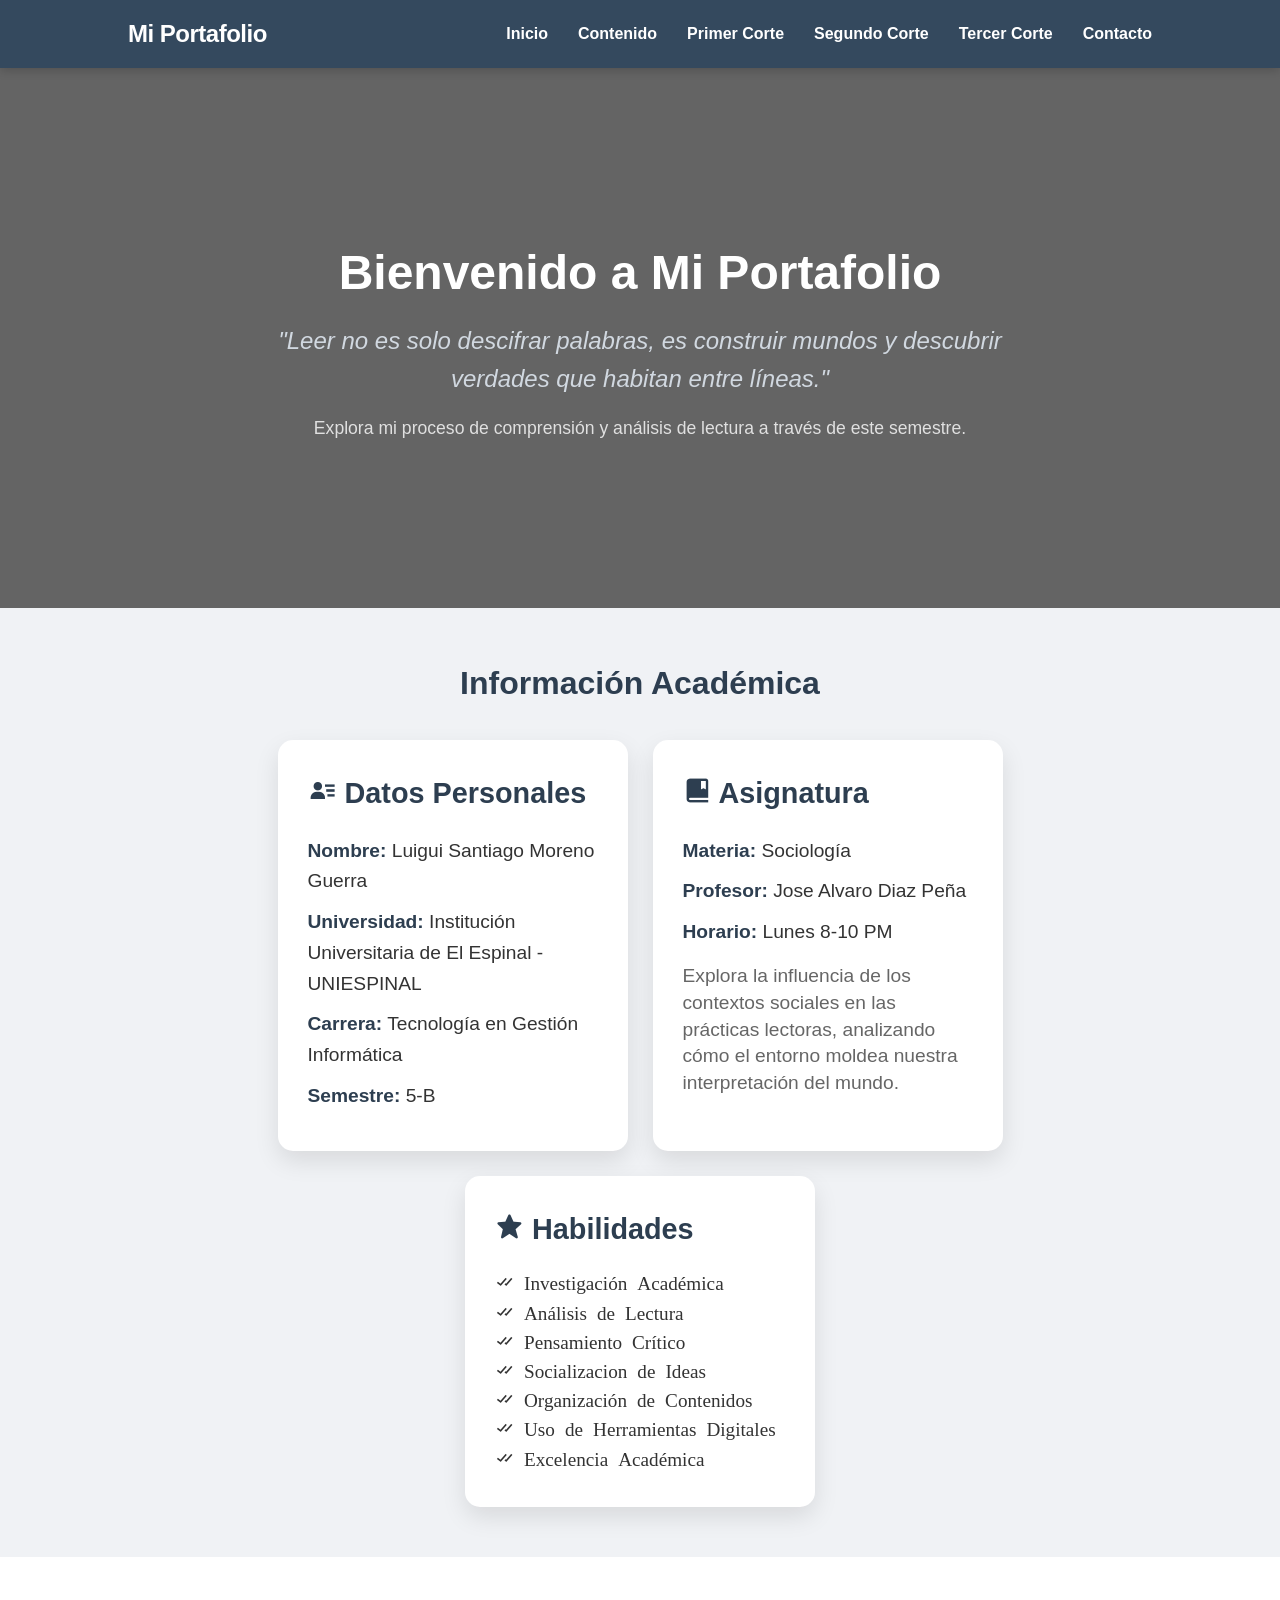
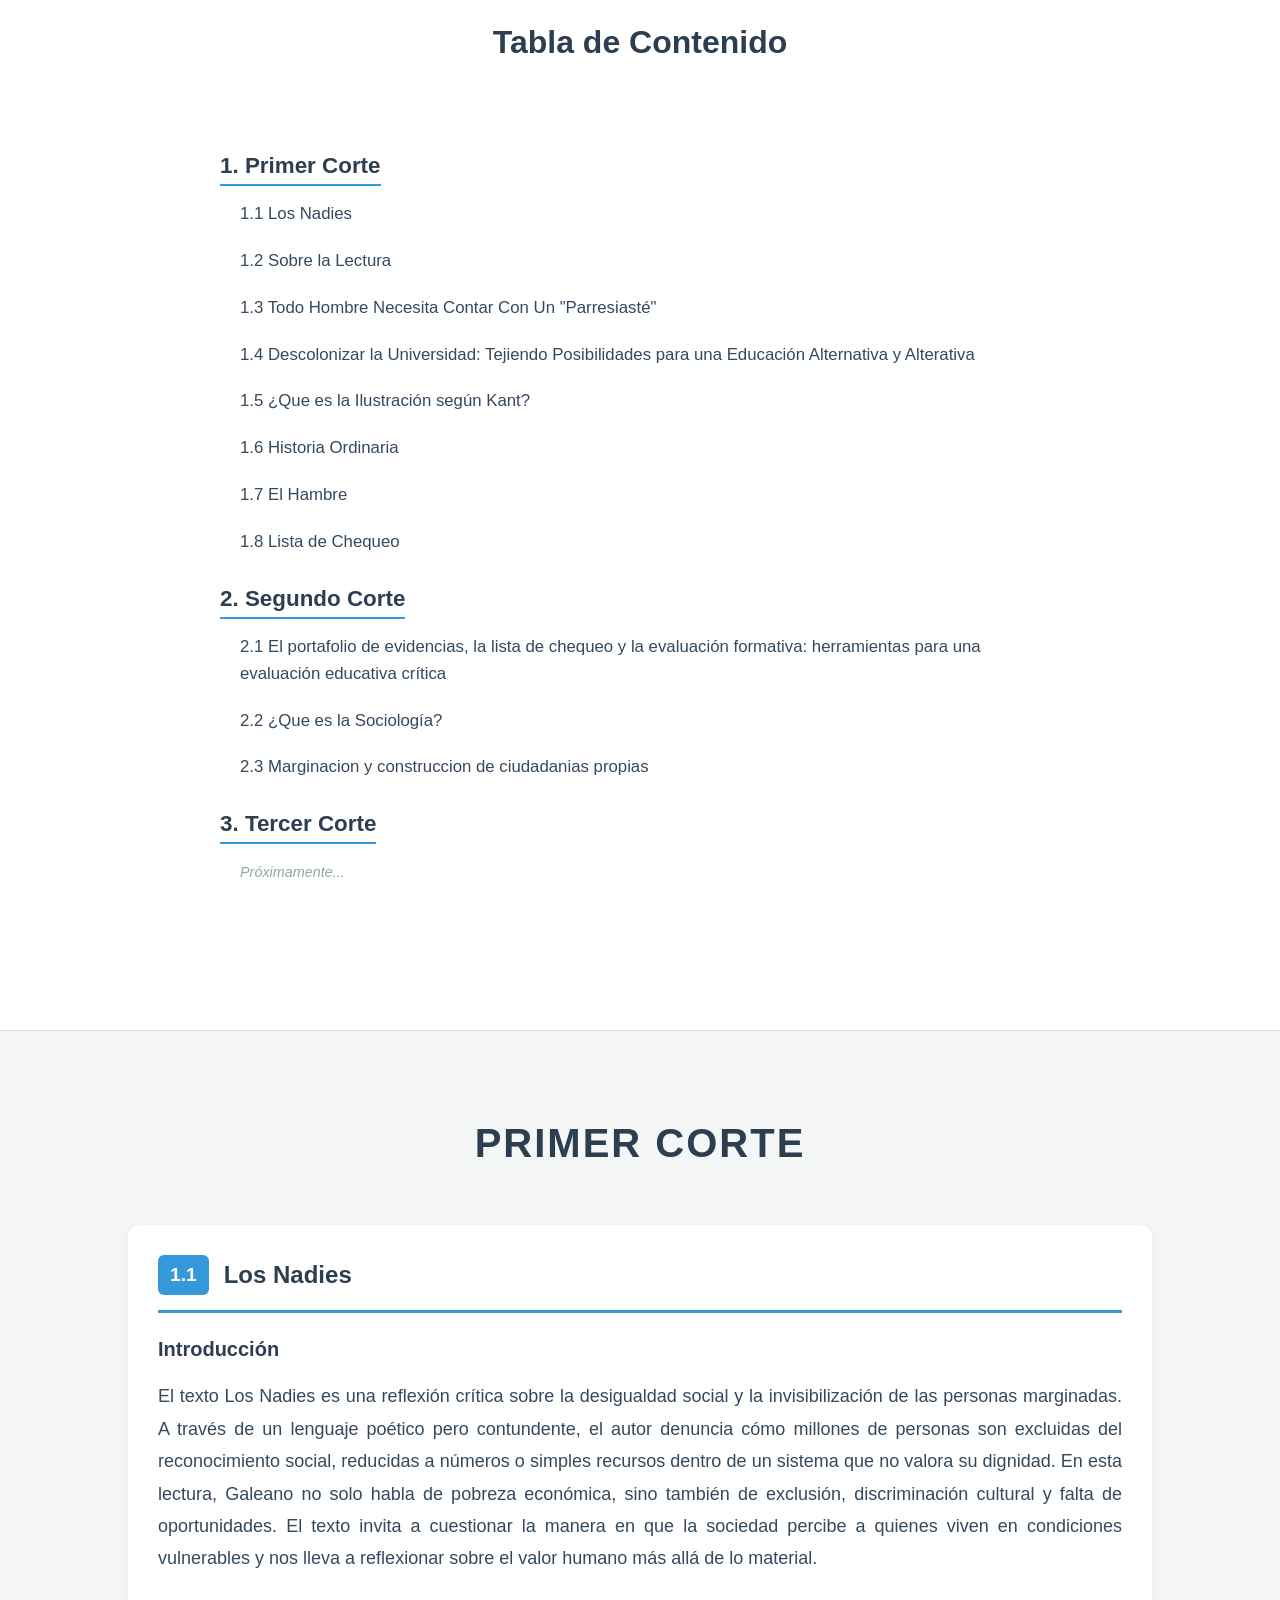
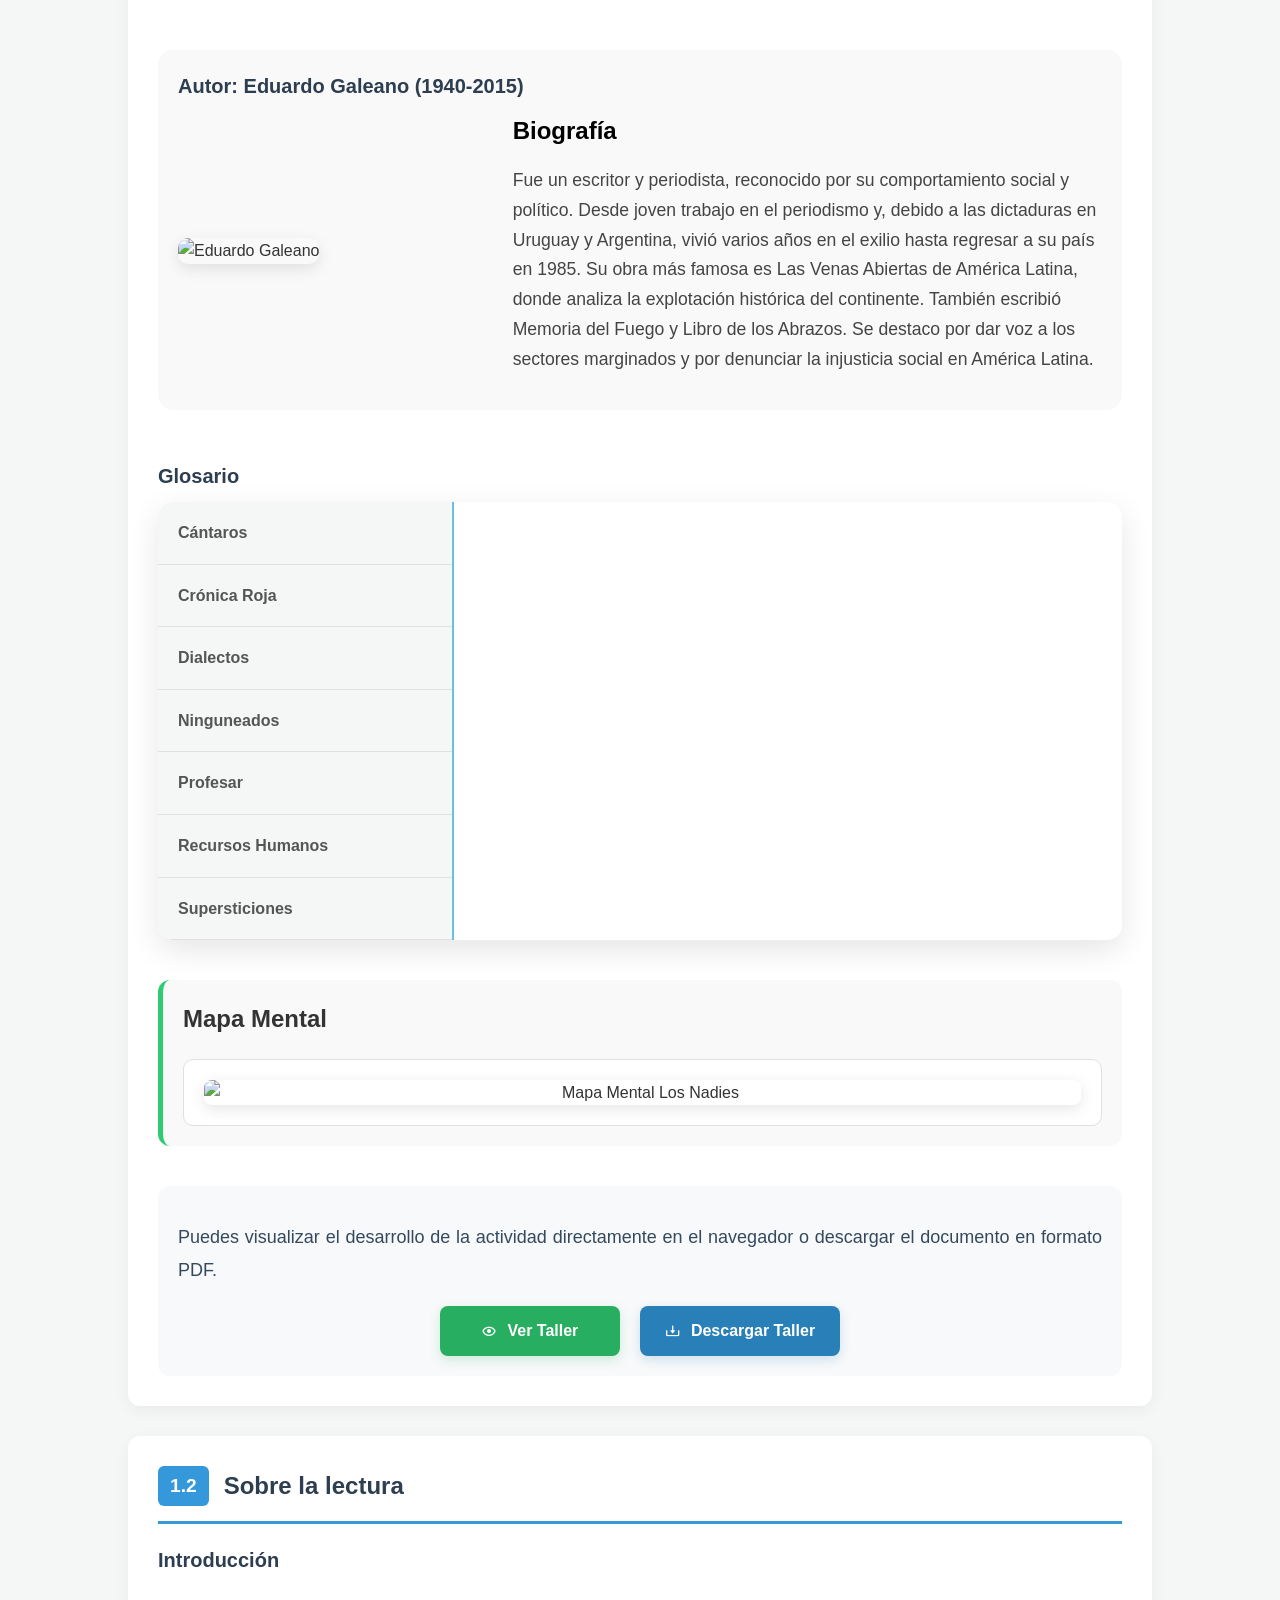
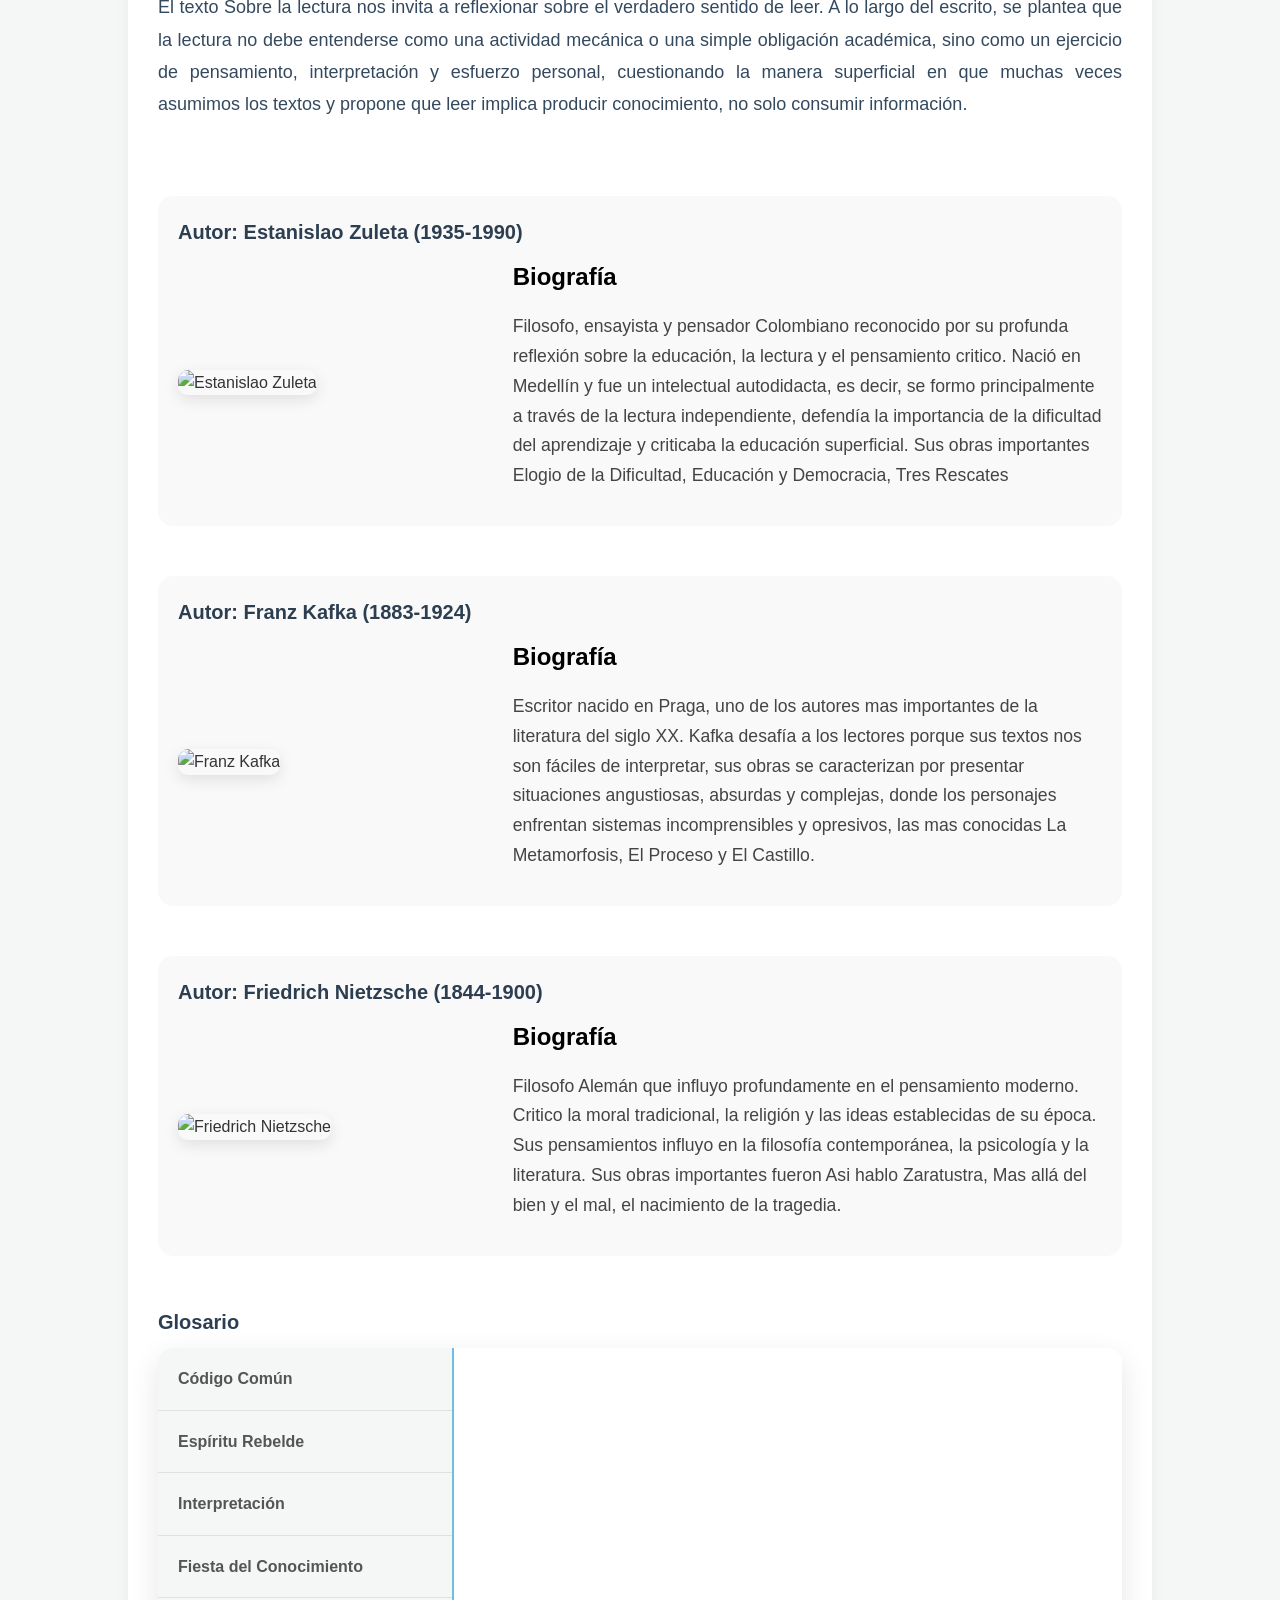
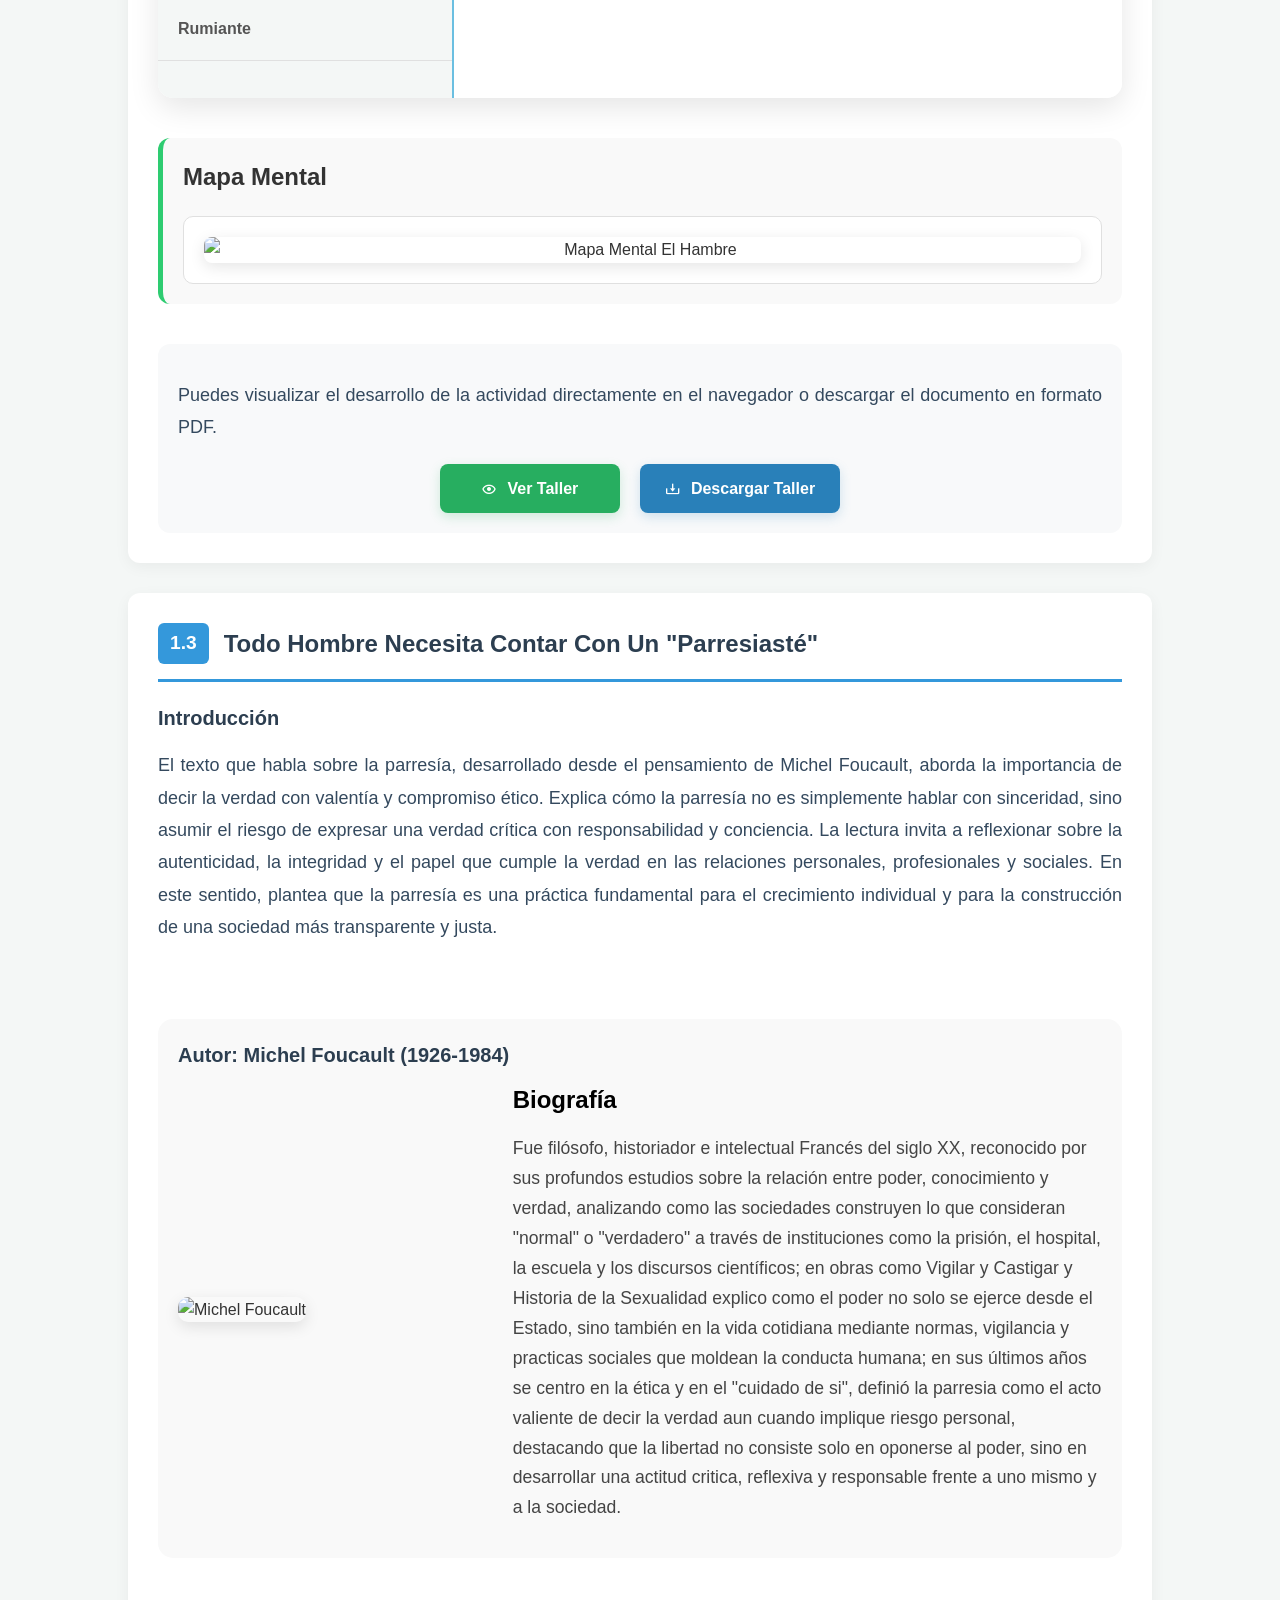
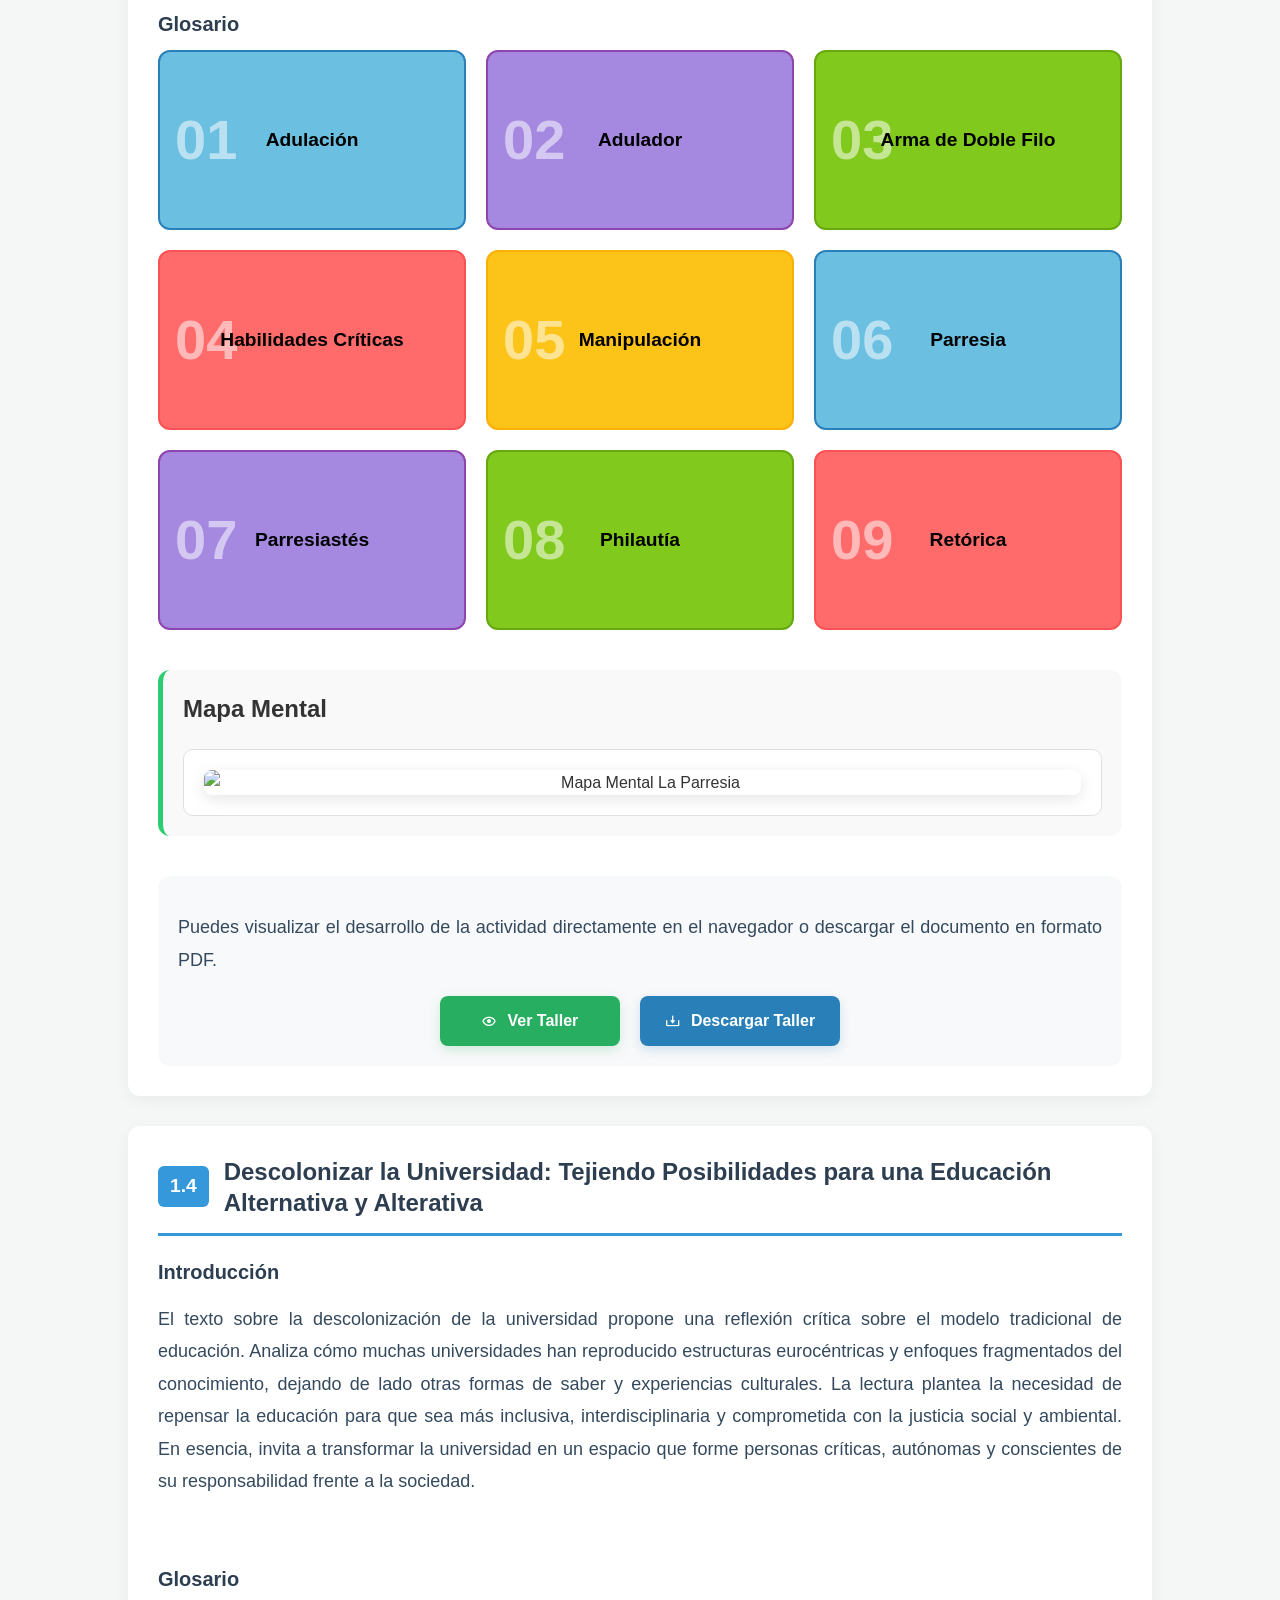
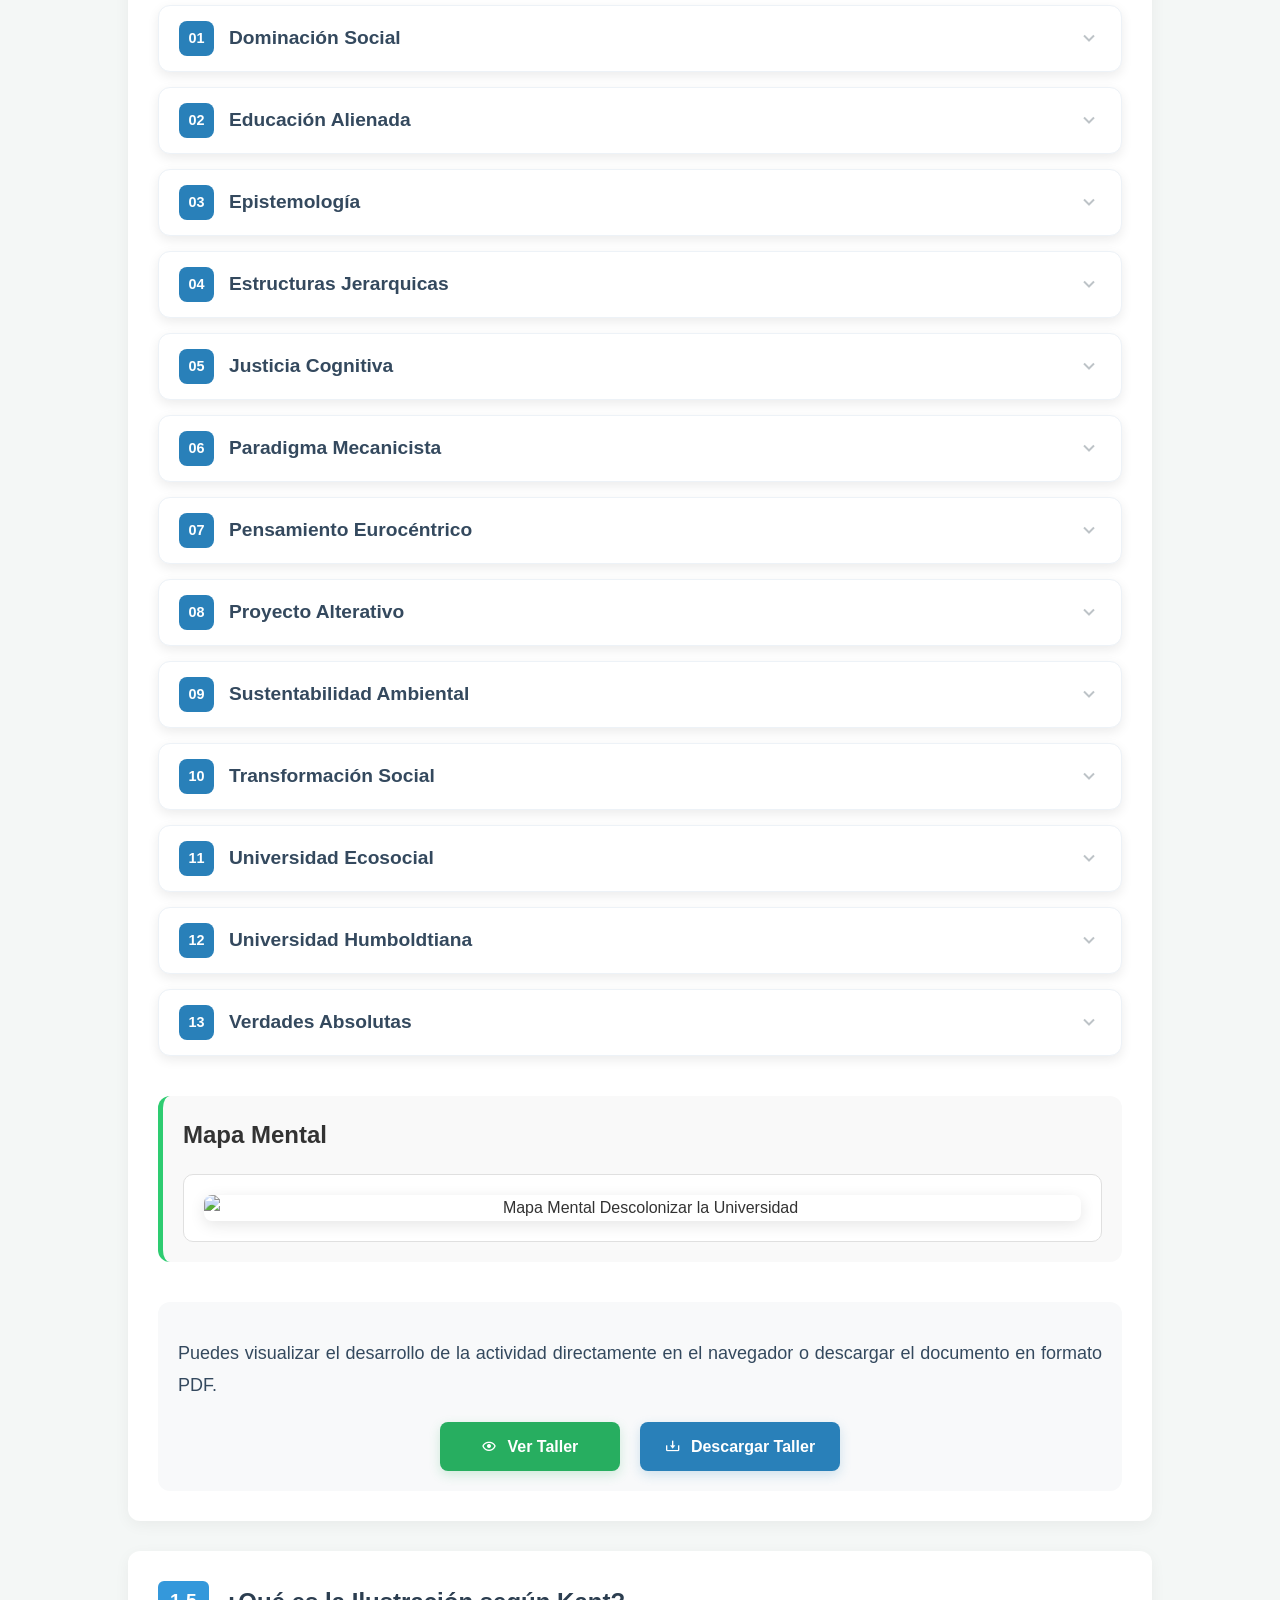
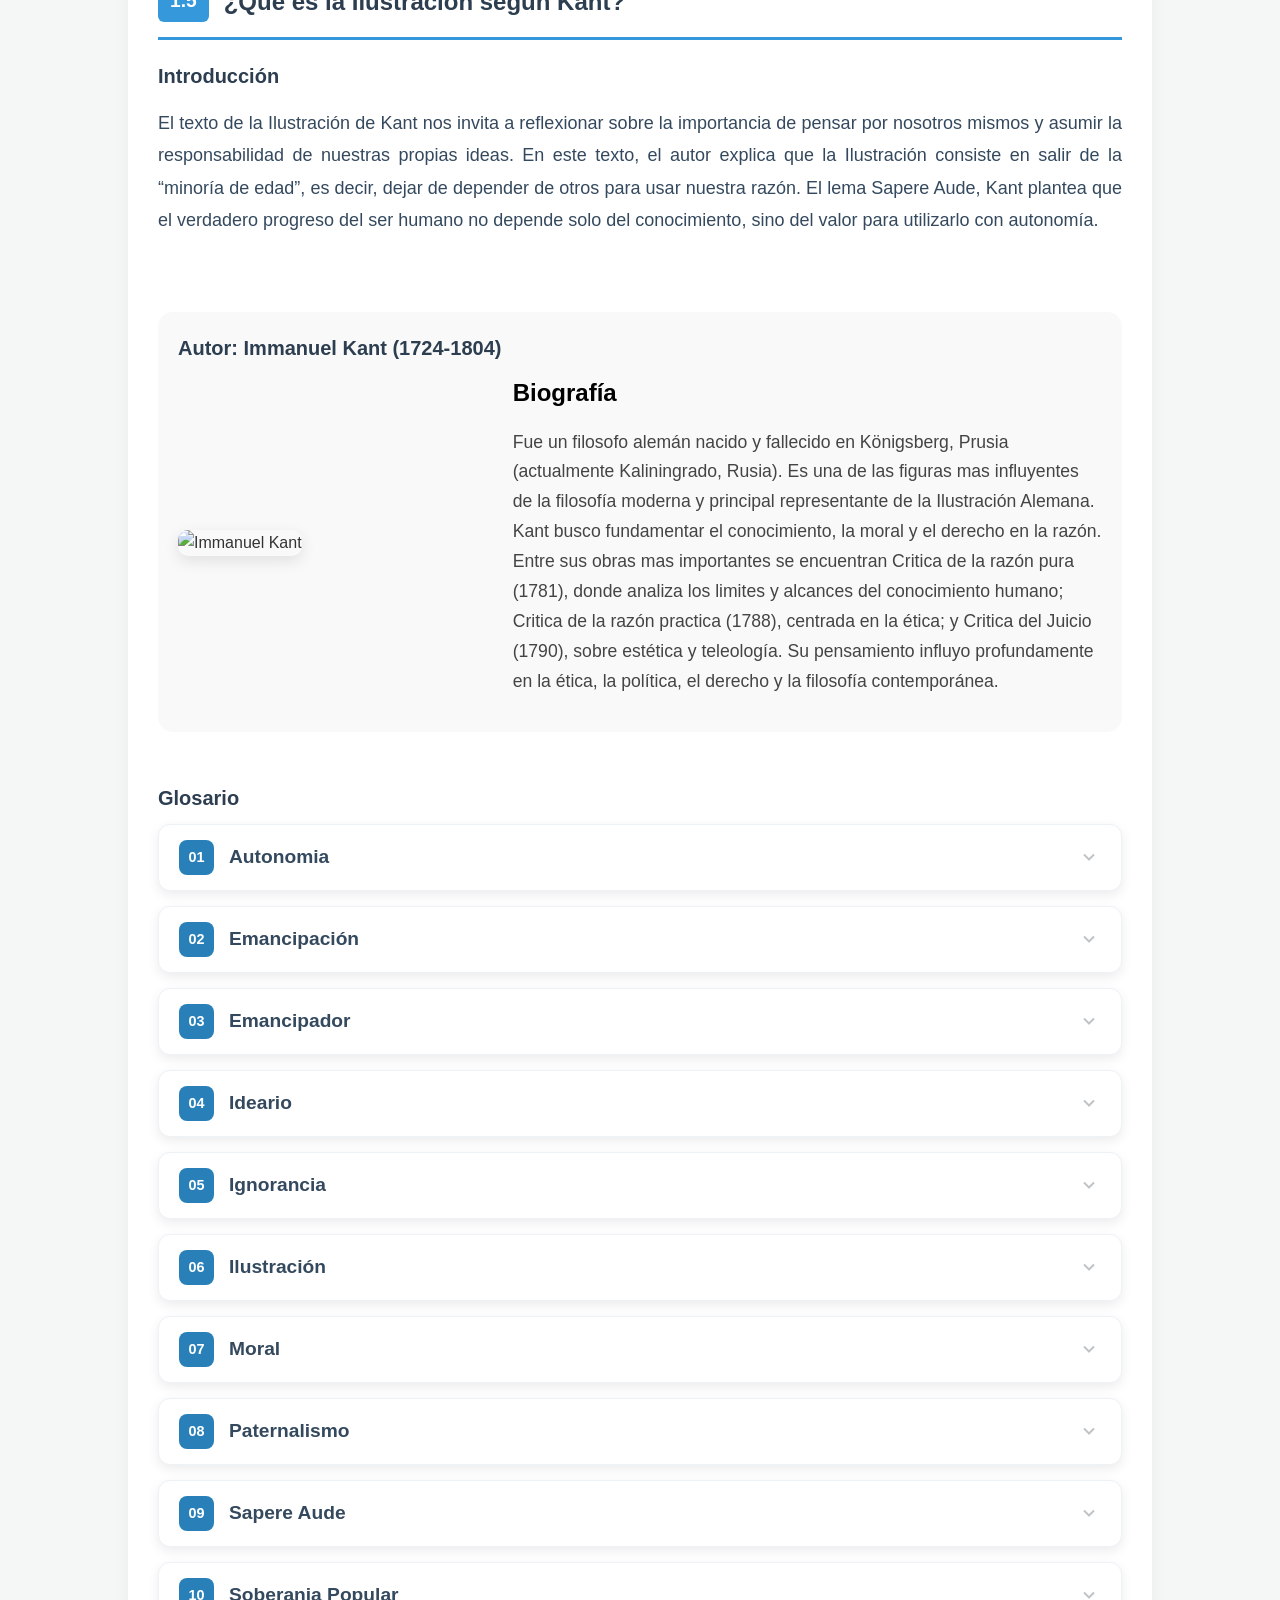
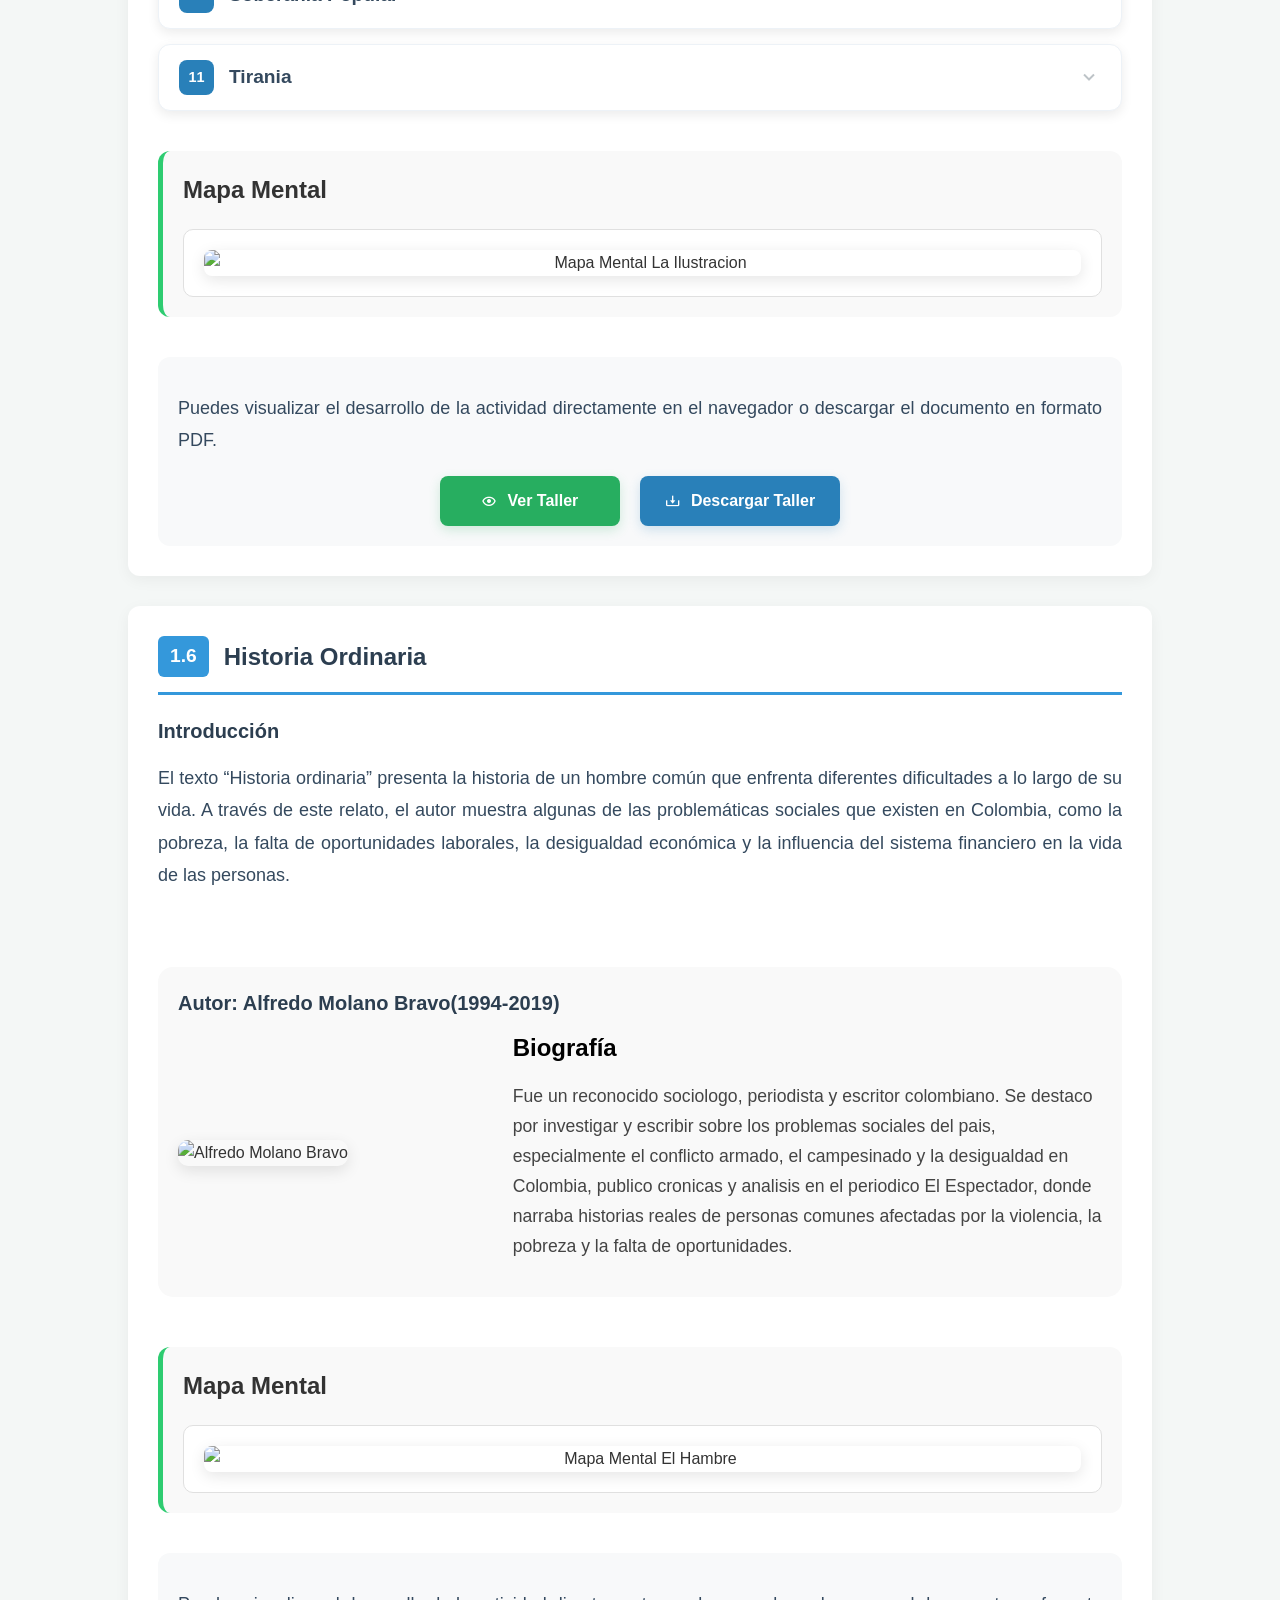
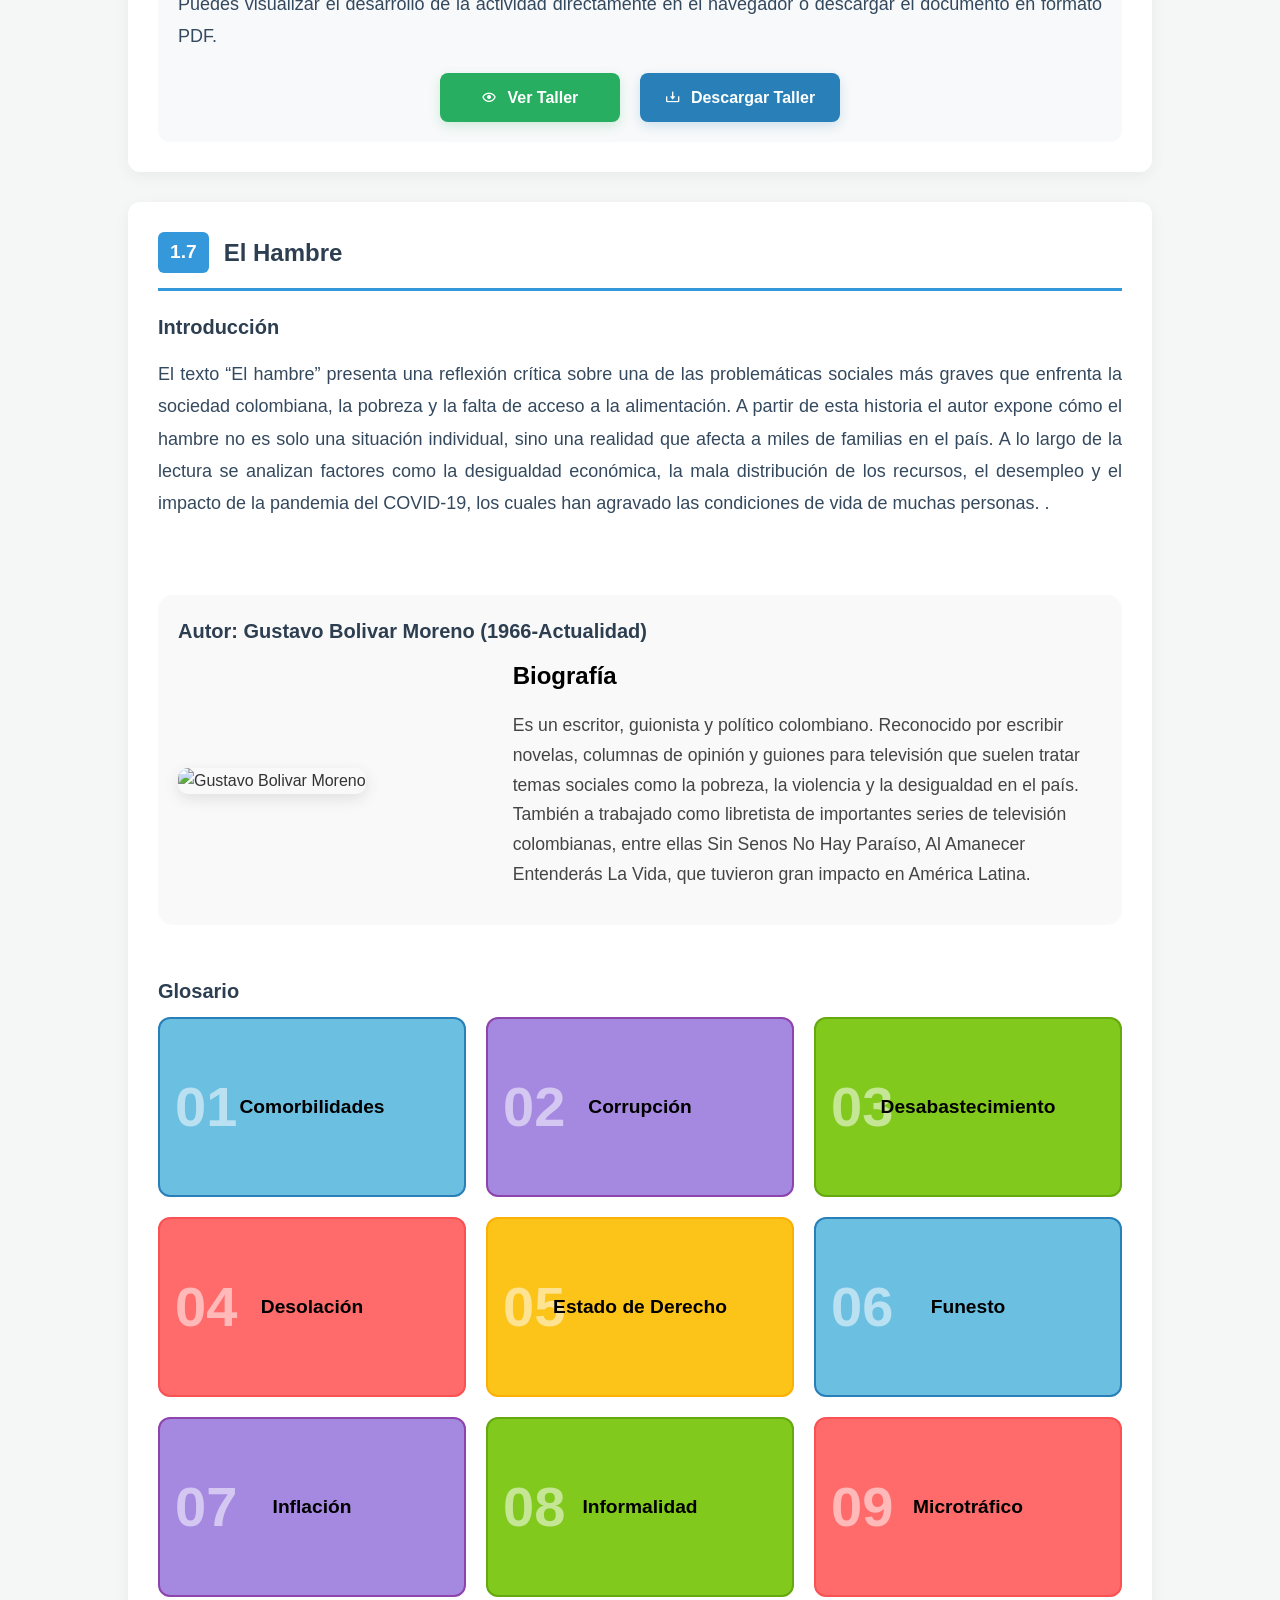
==== index.html @ f4ccad7d "Add files via upload" ====
<!DOCTYPE html>
<html lang="es">
<head>
    <meta charset="UTF-8">
    <meta name="viewport" content="width=device-width, initial-scale=1.0">
    <link rel="stylesheet" href="index.css">
    <link href='https://unpkg.com/boxicons@2.1.4/css/boxicons.min.css' rel='stylesheet'>
    <title>Mi Portafolio</title>
</head>
<body>
    <nav class="navbar">
    <div class="logo">Mi Portafolio</div>
        <ul class="nav-links">
            <li><a href="#inicio">Inicio</a></li>
            <li><a href="#contenido">Contenido</a></li>
            <li><a href="#primer-corte">Primer Corte</a></li>
            <li><a href="#segundo-corte">Segundo Corte</a></li>
            <li><a href="#tercer-corte">Tercer Corte</a></li>
            <li><a href="#contacto">Contacto</a></li>
        </ul>
    </nav>

    <header id="inicio" class="hero">
        <div class="hero-content">
            <h1>Bienvenido a Mi Portafolio</h1>
            <p class="frase-inspiradora">
                "Leer no es solo descifrar palabras, es construir mundos y descubrir verdades que habitan entre líneas."
            </p>
            <p class="subtexto">Explora mi proceso de comprensión y análisis de lectura a través de este semestre.</p>
        </div>
    </header>

    <main>
        <section id="informacion" class="academica-section">
            <h2 class="titulo-seccion">Información Académica</h2>
            
            <div class="contenedor-tarjetas">
                <div class="tarjeta">
                    <h3><i class='bx bxs-user-detail'></i> Datos Personales</h3>
                    <p><strong>Nombre:</strong> Luigui Santiago Moreno Guerra</p>
                    <p><strong>Universidad:</strong> Institución Universitaria de El Espinal - UNIESPINAL</p>
                    <p><strong>Carrera:</strong> Tecnología en Gestión Informática</p>
                    <p><strong>Semestre:</strong> 5-B</p>
                </div>

                <div class="tarjeta">
                    <h3><i class='bx bxs-book-bookmark'></i> Asignatura</h3>
                    <p><strong>Materia:</strong> Sociología</p>
                    <p><strong>Profesor:</strong> Jose Alvaro Diaz Peña</p>
                    <p><strong>Horario:</strong> Lunes 8-10 PM</p>
                    <p class="descripcion">
                        Explora la influencia de los contextos sociales en las prácticas lectoras, analizando cómo el entorno moldea nuestra interpretación del mundo.
                    </p>
                </div>

                <div class="tarjeta">
                    <h3><i class='bx bxs-star'></i> Habilidades</h3>
                    <ul>
                        <li class='bx bx-check-double'> Investigación Académica</li>
                        <li class='bx bx-check-double'> Análisis de Lectura</li>
                        <li class='bx bx-check-double'> Pensamiento Crítico</li>
                        <li class='bx bx-check-double'> Socializacion de Ideas</li>
                        <li class='bx bx-check-double'> Organización de Contenidos</li>
                        <li class='bx bx-check-double'> Uso de Herramientas Digitales</li>
                        <li class='bx bx-check-double'> Excelencia Académica</li>
                    </ul>
                </div>
            </div>
        </section>
        
        <section id="contenido" class="contenido-section">
            <h2 class="titulo-seccion" style="text-align: center;">Tabla de Contenido</h2>
            
            <div class="indice-academico">
                <ul class="lista-principal">
                    <li>
                        <span class="corte-titulo">1. Primer Corte</span>
                        <ul class="sub-lista">
                            <li><a href="#losnadies">1.1 Los Nadies</a></li>
                            <li><a href="#lectura">1.2 Sobre la Lectura</a></li>
                            <li><a href="#parresia">1.3 Todo Hombre Necesita Contar Con Un "Parresiasté"</a></li>
                            <li><a href="#universidad">1.4 Descolonizar la Universidad: Tejiendo Posibilidades para una Educación Alternativa y Alterativa</a></li>
                            <li><a href="#ilustracion">1.5 ¿Que es la Ilustración según Kant?</a></li>
                            <li><a href="#historia">1.6 Historia Ordinaria</a></li>
                            <li><a href="#hambre">1.7 El Hambre</a></li>
                            <li><a href="#chequeo1">1.8 Lista de Chequeo</a></li>
                        </ul>
                    </li>

                    <li>
                        <span class="corte-titulo">2. Segundo Corte</span>
                        <ul class="sub-lista">
                            
                            <li><a href="#evidencias">2.1 El portafolio de evidencias, la lista de chequeo y la evaluación formativa: herramientas para una
                                evaluación educativa crítica
                            </a></li>
                            <li><a href="#sociologia">2.2 ¿Que es la Sociología?</a></li>
                            <li><a href="#marginacion">2.3 Marginacion y construccion de ciudadanias propias</a></li>
                        </ul>
                    </li>

                    <li>
                        <span class="corte-titulo">3. Tercer Corte</span>
                        <ul class="sub-lista">
                            <li><span class="pendiente-texto">Próximamente...</span></li>
                        </ul>
                    </li>
                </ul>
            </div>
        </section>

        <section id="primer-corte" class="seccion-corte">
            <div class="corte-header">
                <h2 class="titulo-corte">Primer Corte</h2>
            </div>

            <div id="losnadies" class="contenedor-lectura">
                <div class="lectura-titulo-box">
                    <span class="numero-lectura">1.1</span>
                    <h3>Los Nadies</h3>
                </div>
                
                <div class="contenido-trabajo">
                    <h4>Introducción</h4>
                    <p class="texto-analisis">El texto Los Nadies es una reflexión crítica sobre la desigualdad social y la invisibilización de las personas marginadas. 
                        A través de un lenguaje poético pero contundente, el autor denuncia cómo millones de personas son excluidas del reconocimiento social, reducidas
                        a números o simples recursos dentro de un sistema que no valora su dignidad. En esta lectura, Galeano no solo habla de pobreza económica, sino 
                        también de exclusión, discriminación cultural y falta de oportunidades. El texto invita a cuestionar la manera en que la sociedad percibe a 
                        quienes viven en condiciones vulnerables y nos lleva a reflexionar sobre el valor humano más allá de lo material.</p> <br>

                    <div class="biografia-seccion">
                        <h4>Autor: Eduardo Galeano (1940-2015)</h4>
                        
                        <div class="biografia-contenedor">
                            <div class="biografia-imagen">
                                <img src="img/eduardogaleano.jpg" alt="Eduardo Galeano">
                            </div>

                            <div class="biografia-texto">
                                <h5>Biografía</h5>
                                <p>Fue un escritor  y periodista, reconocido por su comportamiento social y político. Desde joven trabajo en el periodismo y, debido a 
                                    las dictaduras en Uruguay y Argentina, vivió varios años en el exilio hasta regresar a su país en 1985. Su obra más famosa es Las 
                                    Venas Abiertas de América Latina, donde analiza la explotación histórica del continente. También escribió Memoria del Fuego y Libro 
                                    de los Abrazos. Se destaco por dar voz a los sectores marginados y por denunciar la injusticia social en América Latina.</p>
                            </div>
                        </div>
                    </div>
                        
                    <div class="glosario-interactivo-3">
                        <h4>Glosario</h4>
                        
                        <div class="contenedor-tabs">
                            <div class="lista-palabras">
                                <label for="tab1" class="tab-btn">Cántaros</label>
                                <label for="tab2" class="tab-btn">Crónica Roja</label>
                                <label for="tab3" class="tab-btn">Dialectos</label>
                                <label for="tab4" class="tab-btn">Ninguneados</label>
                                <label for="tab5" class="tab-btn">Profesar</label>
                                <label for="tab6" class="tab-btn">Recursos Humanos</label>
                                <label for="tab7" class="tab-btn">Supersticiones</label>
                            </div>

                            <div class="panel-significados">
                                <input type="radio" name="glosario-3" id="tab1" checked>
                                <div class="contenido-tab">
                                    <h5>Cántaros</h5>
                                    <p>Representa abundancia o exceso. Dentro del texto la reflexión sugiere la esperanza o el anhelo desesperado de las personas 
                                        marginadas de que la "buena suerte" llegue de manera masiva, lo que refleja una expectativa pasiva frente al destino y 
                                        la dependencia de factores externos para cambiar la realidad.</p>
                                </div>

                                <input type="radio" name="glosario-3" id="tab2">
                                <div class="contenido-tab">
                                    <h5>Cronica Roja</h5>
                                    <p>Representa el espacio mediático donde las personas solo adquieren visibilidad a través de la tragedia. Refleja una sociedad 
                                        que reconoce a ciertos individuos únicamente en el contexto de la violencia o la muerte.</p>
                                </div>

                                <input type="radio" name="glosario-3" id="tab3">
                                <div class="contenido-tab">
                                    <h5>Dialectos</h5>
                                    <p>Se refiere a variantes de una lengua que expresan identidad cultural. En el texto se usa para señalar como el poder jerarquiza 
                                        las formas de hablar, considerado una "superiores" y otras "inferiores", lo que implica discriminación cultural.</p>
                                </div>

                                <input type="radio" name="glosario-3" id="tab4">
                                <div class="contenido-tab">
                                    <h5>Ninguneados</h5>
                                    <p>Concepto relacionado con la negación del reconocimiento del otro. Implica la desvalorización de la dignidad humana, donde una 
                                        persona es invisibilizada y reducida socialmente a "nadie".</p>
                                </div>

                                <input type="radio" name="glosario-3" id="tab5">
                                <div class="contenido-tab">
                                    <h5>Profesar</h5>
                                    <p>Acto de adherirse conscientemente a una creencia o sistema de pensamiento, esto implica identidad, convicción y libertad de 
                                        conciencia.</p>
                                </div>

                                <input type="radio" name="glosario-3" id="tab6">
                                <div class="contenido-tab">
                                    <h5>Recursos Humanos</h5>
                                    <p>Es la forma en que el sistema economico reduce a las personas a instrumanetos de producción, en lugar de reconocerlos como sujetos
                                        con dignidad, historia y valor propio, se les concibe como medios utiles para cumplir funciones dentro de una estructura.</p>
                                </div>

                                <input type="radio" name="glosario-3" id="tab7">
                                <div class="contenido-tab">
                                    <h5>Supersticiones</h5>
                                    <p>Creencias basadas en el pensamiento mágico o irracional, que sustituyen la reflexión critica y el conocimiento racional, devslorizan
                                        la fe que tienen hacia la religión.</p>
                                </div>
                            </div>
                        </div>
                    </div>

                    <div class="mapa-mental-seccion">
                        <h4>Mapa Mental</h4>
                        <div class="mapa-contenedor-img" style="width: 100%; text-align: center; padding: 20px;">
                            <img src="mapas/Los Nadies.png" alt="Mapa Mental Los Nadies" style="max-width: 100%; height: auto; border-radius: 8px; box-shadow: 0 4px 15px rgba(0,0,0,0.1);">
                        </div>
                    </div>

                    <div class="seccion-taller">
                        <p class="texto-analisis">Puedes visualizar el desarrollo de la actividad directamente en el navegador o descargar el documento en formato PDF.</p>
                        
                        <div class="contenedor-botones">
                            <a href="primercorte/losnadies.html" class="btn-taller btn-ver">
                                <i class='bx bx-show'></i> Ver Taller
                            </a>

                            <a href="pdf/Los Nadies.pdf" download class="btn-taller btn-descargar">
                                <i class='bx bx-download'></i> Descargar Taller
                            </a>
                        </div>
                    </div>
                </div>
            </div>


            <div id="lectura" class="contenedor-lectura">
                <div class="lectura-titulo-box">
                    <span class="numero-lectura">1.2</span>
                    <h3>Sobre la lectura</h3>
                </div>
                
                <div class="contenido-trabajo">
                    <h4>Introducción</h4>
                    <p class="texto-analisis">El texto Sobre la lectura nos invita a reflexionar sobre el verdadero sentido de leer. A lo largo del escrito, se plantea
                        que la lectura no debe entenderse como una actividad mecánica o una simple obligación académica, sino como un ejercicio de pensamiento, 
                        interpretación y esfuerzo personal, cuestionando la manera superficial en que muchas veces asumimos los textos y propone que leer implica 
                        producir conocimiento, no solo consumir información.</p> <br>

                    <div class="biografia-seccion">
                        <h4>Autor: Estanislao Zuleta (1935-1990)</h4>
                        
                        <div class="biografia-contenedor">
                            <div class="biografia-imagen">
                                <img src="img/estanislaozuleta.jpg" alt="Estanislao Zuleta">
                            </div>

                            <div class="biografia-texto">
                                <h5>Biografía</h5>
                                <p>Filosofo, ensayista y pensador Colombiano reconocido por su profunda reflexión sobre la educación, la lectura y el pensamiento critico. 
                                    Nació en Medellín y fue un intelectual autodidacta, es decir, se formo principalmente a través de la lectura independiente, defendía 
                                    la importancia de la dificultad del aprendizaje y criticaba la educación superficial. Sus obras importantes Elogio de la Dificultad, 
                                    Educación y Democracia, Tres Rescates</p>
                            </div>
                        </div>
                    </div>

                    <div class="biografia-seccion">
                        <h4>Autor: Franz Kafka (1883-1924)</h4>
                        
                        <div class="biografia-contenedor">
                            <div class="biografia-imagen">
                                <img src="img/franzkafka.jpg" alt="Franz Kafka">
                            </div>

                            <div class="biografia-texto">
                                <h5>Biografía</h5>
                                <p>Escritor nacido en Praga, uno de los autores mas importantes de la literatura del siglo XX. Kafka desafía a los lectores porque sus 
                                    textos nos son fáciles de interpretar, sus obras se caracterizan por presentar situaciones angustiosas, absurdas y complejas, donde 
                                    los personajes enfrentan sistemas incomprensibles y opresivos, las mas conocidas La Metamorfosis, El Proceso y El Castillo.</p>
                            </div>
                        </div>
                    </div>

                    <div class="biografia-seccion">
                        <h4>Autor: Friedrich Nietzsche (1844-1900)</h4>
                        
                        <div class="biografia-contenedor">
                            <div class="biografia-imagen">
                                <img src="img/friedrichnietzsche.jpg" alt="Friedrich Nietzsche">
                            </div>

                            <div class="biografia-texto">
                                <h5>Biografía</h5>
                                <p>Filosofo Alemán que influyo profundamente en el pensamiento moderno. Critico la moral tradicional, la religión y las ideas establecidas 
                                    de su época. Sus pensamientos influyo en la filosofía contemporánea, la psicología y la literatura. Sus obras importantes fueron Asi 
                                    hablo Zaratustra, Mas allá del bien y el mal, el nacimiento de la tragedia.</p>
                            </div>
                        </div>
                    </div>
                        
                    <div class="glosario-interactivo-3">
                        <h4>Glosario</h4>
                        
                        <div class="contenedor-tabs">
                            <div class="lista-palabras">
                                <label for="s1" class="tab-btn">Código Común</label>
                                <label for="s2" class="tab-btn">Espíritu Rebelde</label>
                                <label for="s3" class="tab-btn">Interpretación</label>
                                <label for="s4" class="tab-btn">Fiesta del Conocimiento</label>
                                <label for="s5" class="tab-btn">Rumiante</label>
                            </div>

                            <div class="panel-significados">
                                <input type="radio" name="glosario-3" id="s1" checked>
                                <div class="contenido-tab">
                                    <h5>Código Común</h5>
                                    <p>Es la base que hace posible la comunicación, pues presupone una comunidad de sentido que articula signos, conceptos y referencias 
                                        culturales.</p>
                                </div>

                                <input type="radio" name="glosario-3" id="s2">
                                <div class="contenido-tab">
                                    <h5>Espíritu Rebelde</h5>
                                    <p>Es la actitud critica del sujeto que se opone a la imposición de valores, normas o verdades establecidas. Representa la negación 
                                        consciente de la autoridad externa para afirmar la autonomía del pensamiento.</p>
                                </div>

                                <input type="radio" name="glosario-3" id="s3">
                                <div class="contenido-tab">
                                    <h5>Interpretación</h5>
                                    <p>Proceso mediante el cual el sujeto comprende y atribuye sentido a un texto, discurso o realidad.</p>
                                </div>

                                <input type="radio" name="glosario-3" id="s4">
                                <div class="contenido-tab">
                                    <h5>Fiesta del Conocimiento</h5>
                                    <p>Alude a la experiencia activa y gozosa del saber, indica que el conocimiento no es mera acumulación de datos, sino participación 
                                        viva del sujeto en la construcción de sentido, donde el aprender se convierte en ejercicio libre y creativo del pensamiento.</p>
                                </div>

                                <input type="radio" name="glosario-3" id="s5">
                                <div class="contenido-tab">
                                    <h5>Rumiante</h5>
                                    <p>Es el sujeto que medita, reflexiona lenta y profundamente sobre las ideas, volver sobre un pensamiento y digerirlo intelectualmente.</p>
                                </div>
                            </div>
                        </div>
                    </div>

                    <div class="mapa-mental-seccion">
                        <h4>Mapa Mental</h4>
                        <div class="mapa-contenedor-img" style="width: 100%; text-align: center; padding: 20px;">
                            <img src="mapas/Sobre la Lectura.png" alt="Mapa Mental El Hambre" style="max-width: 100%; height: auto; border-radius: 8px; box-shadow: 0 4px 15px rgba(0,0,0,0.1);">
                        </div>
                    </div>

                    <div class="seccion-taller">
                        <p class="texto-analisis">Puedes visualizar el desarrollo de la actividad directamente en el navegador o descargar el documento en formato PDF.</p>
                        
                        <div class="contenedor-botones">
                            <a href="primercorte/lectura.html" class="btn-taller btn-ver">
                                <i class='bx bx-show'></i> Ver Taller
                            </a>

                            <a href="pdf/Sobre la Lectura.pdf" download class="btn-taller btn-descargar">
                                <i class='bx bx-download'></i> Descargar Taller
                            </a>
                        </div>
                    </div>
                </div>
            </div>


            <div id="parresia" class="contenedor-lectura">
                <div class="lectura-titulo-box">
                    <span class="numero-lectura">1.3</span>
                    <h3>Todo Hombre Necesita Contar Con Un "Parresiasté"</h3>
                </div>
                
                <div class="contenido-trabajo">
                    <h4>Introducción</h4>
                    <p class="texto-analisis">El texto que habla sobre la parresía, desarrollado desde el pensamiento de Michel Foucault, aborda la importancia de decir la verdad 
                        con valentía y compromiso ético. Explica cómo la parresía no es simplemente hablar con sinceridad, sino asumir el riesgo de expresar una verdad crítica 
                        con responsabilidad y conciencia. La lectura invita a reflexionar sobre la autenticidad, la integridad y el papel que cumple la verdad en las relaciones 
                        personales, profesionales y sociales. En este sentido, plantea que la parresía es una práctica fundamental para el crecimiento individual y para la 
                        construcción de una sociedad más transparente y justa.</p> <br>

                    <div class="biografia-seccion">
                        <h4>Autor: Michel Foucault (1926-1984)</h4>
                        
                        <div class="biografia-contenedor">
                            <div class="biografia-imagen">
                                <img src="img/foucault_michel.jpg" alt="Michel Foucault">
                            </div>

                            <div class="biografia-texto">
                                <h5>Biografía</h5>
                                <p>Fue filósofo, historiador e intelectual Francés del siglo XX, reconocido por sus profundos estudios sobre la relación entre poder, conocimiento 
                                    y verdad, analizando como las sociedades construyen lo que consideran "normal" o "verdadero" a través de instituciones como la prisión, el 
                                    hospital, la escuela y los discursos científicos; en obras como Vigilar y Castigar y Historia de la Sexualidad explico como el poder no solo 
                                    se ejerce desde el Estado, sino también en la vida cotidiana mediante normas, vigilancia y practicas sociales que moldean la conducta humana; 
                                    en sus últimos años se centro en la ética y en el "cuidado de si", definió la parresia como el acto valiente de decir la verdad aun cuando 
                                    implique riesgo personal, destacando que la libertad no consiste solo en oponerse al poder, sino en desarrollar una actitud critica, reflexiva 
                                    y responsable frente a uno mismo y a la sociedad.</p>
                            </div>
                        </div>
                    </div>
                    
                    <div class="glosario-cuadricula">
                        <h4>Glosario</h4>
                        
                        <div class="contenedor-grid">
                            <details class="tarjeta-glosario tarjeta-azul">
                                <summary>
                                    <span class="num-card">01</span>
                                    <span class="palabra-card">Adulación</span>
                                </summary>
                                <div class="contenido-interno">
                                    <h5>01 Adulación</h5>
                                    <p>Acción de halagar de manera exagerada o falsa con el fin de obtener beneficios. Se opone a la parresia, porque en lugar de decir la verdad, busca agradar o manipular.</p>
                                </div>
                            </details>

                            <details class="tarjeta-glosario tarjeta-morado">
                                <summary>
                                    <span class="num-card">02</span>
                                    <span class="palabra-card">Adulador</span>
                                </summary>
                                <div class="contenido-interno">
                                    <h5>02 Adulador</h5>
                                    <p>Persona que practica la adulación. El adulador aparenta amistad, pero actúa por interés, ocultando la verdad para beneficio propio.</p>
                                </div>
                            </details>

                            <details class="tarjeta-glosario tarjeta-verde">
                                <summary>
                                    <span class="num-card">03</span>
                                    <span class="palabra-card">Arma de Doble Filo</span>
                                </summary>
                                <div class="contenido-interno">
                                    <h5>03 Arma de Doble Filo</h5>
                                    <p>Expresión que indica que algo puede tener consecuencias positivas o negativas. En la parresia, decir la verdad puede fortalecer relaciones o generar conflictos si no hay prudencia.</p>
                                </div>
                            </details>

                            <details class="tarjeta-glosario tarjeta-rojo">
                                <summary>
                                    <span class="num-card">04</span>
                                    <span class="palabra-card">Habilidades Críticas</span>  
                                </summary>
                                <div class="contenido-interno">
                                    <h5>04 Habilidades Críticas</h5>
                                    <p>Capacidades reflexivas que permiten cuestionar ideas y analizar situaciones. Son fundamentales para el autoconocimiento y el crecimiento personal.</p>
                                </div>
                            </details>

                            <details class="tarjeta-glosario tarjeta-amarillo">
                                <summary>
                                    <span class="num-card">05</span>
                                    <span class="palabra-card">Manipulación</span>
                                </summary>
                                <div class="contenido-interno">
                                    <h5>05 Manipulación</h5>
                                    <p>Uso intencional del lenguaje para influir en otros con fines personales. Contradice la autenticidad y el respeto ético hacia el otro.</p>
                                </div>
                            </details>

                            <details class="tarjeta-glosario tarjeta-azul">
                                <summary>
                                    <span class="num-card">06</span>
                                    <span class="palabra-card">Parresia</span>
                                </summary>
                                <div class="contenido-interno">
                                    <h5>06 Parresia</h5>
                                    <p>Concepto griego que significa "decirlo todo". Es la práctica ética de decir la verdad con franqueza, asumiendo el compromiso moral y el riesgo personal.</p>
                                </div>
                            </details>

                            <details class="tarjeta-glosario tarjeta-morado">
                                <summary>
                                    <span class="num-card">07</span>
                                    <span class="palabra-card">Parresiastés</span>
                                </summary>
                                <div class="contenido-interno">
                                    <h5>07 Parresiastés</h5>
                                    <p>Es quien practica la parresia. Persona valiente y responsable que prioriza la verdad sobre el deseo de agradar o el interés personal.</p>
                                </div>
                            </details>

                            <details class="tarjeta-glosario tarjeta-verde">
                                <summary>
                                    <span class="num-card">08</span>
                                    <span class="palabra-card">Philautía</span>
                                </summary>
                                <div class="contenido-interno">
                                    <h5>08 Philautía</h5>
                                    <p>Significa "amor propio". Puede ser egoísmo excesivo o un cuidado saludable de uno mismo basado en el reconocimiento de la verdad personal.</p>
                                </div>
                            </details>

                            <details class="tarjeta-glosario tarjeta-rojo">
                                <summary>
                                    <span class="num-card">09</span>
                                    <span class="palabra-card">Retórica</span>
                                </summary>
                                <div class="contenido-interno">
                                    <h5>09 Retórica</h5>
                                    <p>El arte de persuadir mediante el lenguaje. A diferencia de la parresia, puede usarse para convencer sin necesidad de compromiso con la verdad.</p>
                                </div>
                            </details>
                        </div>
                    </div>

                    <div class="mapa-mental-seccion">
                        <h4>Mapa Mental</h4>
                        <div class="mapa-contenedor-img" style="width: 100%; text-align: center; padding: 20px;">
                            <img src="mapas/Parresia.png" alt="Mapa Mental La Parresia" style="max-width: 100%; height: auto; border-radius: 8px; box-shadow: 0 4px 15px rgba(0,0,0,0.1);">
                        </div>
                    </div>

                    <div class="seccion-taller">
                        <p class="texto-analisis">Puedes visualizar el desarrollo de la actividad directamente en el navegador o descargar el documento en formato PDF.</p>
                        
                        <div class="contenedor-botones">
                            <a href="primercorte/parresia.html" class="btn-taller btn-ver">
                                <i class='bx bx-show'></i> Ver Taller
                            </a>

                            <a href="pdf/Parresia.pdf" download class="btn-taller btn-descargar">
                                <i class='bx bx-download'></i> Descargar Taller
                            </a>
                        </div>
                    </div>
                </div>
            </div>


            <div id="universidad" class="contenedor-lectura">
                <div class="lectura-titulo-box">
                    <span class="numero-lectura">1.4</span>
                    <h3>Descolonizar la Universidad: Tejiendo Posibilidades para una Educación Alternativa y Alterativa</h3>
                </div>
                
                <div class="contenido-trabajo">
                    <h4>Introducción</h4>
                    <p class="texto-analisis">El texto sobre la descolonización de la universidad propone una reflexión crítica sobre el modelo 
                        tradicional de educación. Analiza cómo muchas universidades han reproducido estructuras 
                        eurocéntricas y enfoques fragmentados del conocimiento, dejando de lado otras formas de saber y 
                        experiencias culturales. La lectura plantea la necesidad de repensar la educación para que sea más 
                        inclusiva, interdisciplinaria y comprometida con la justicia social y ambiental. En esencia, 
                        invita a transformar la universidad en un espacio que forme personas críticas, autónomas y conscientes 
                        de su responsabilidad frente a la sociedad.</p> <br>

                    <div class="glosario-moderno">
                        <h4>Glosario </h4>
                        
                        <details class="glosario-item">
                            <summary>
                                <div class="summary-left">
                                    <span class="glosario-numero">01</span>
                                    </i> <span class="glosario-palabra">Dominación Social</span>
                                </div>
                                <i class='bx bx-chevron-down arrow'></i>
                            </summary>
                            <div class="glosario-desplegable">
                                <p>Ejercicio del poder que busca mantener la supremacía de ciertos grupos sobre otros a través 
                                    de las instituciones (como la universidad tradicional), generando desigualdades.</p>
                            </div>
                        </details>

                        <details class="glosario-item">
                            <summary>
                                <div class="summary-left">
                                    <span class="glosario-numero">02</span>
                                    </i> <span class="glosario-palabra">Educación Alienada</span>
                                </div>
                                <i class='bx bx-chevron-down arrow'></i>
                            </summary>
                            <div class="glosario-desplegable">
                                <p>Estado en el que el proceso educativo separa al individuo de su propia realidad y necesidades, 
                                    convirtiéndolo en un sujeto que trabaja para fines ajenos, sin conciencia de su propia 
                                    opresión.</p>
                            </div>
                        </details>

                        <details class="glosario-item">
                            <summary>
                                <div class="summary-left">
                                    <span class="glosario-numero">03</span>
                                    </i> <span class="glosario-palabra">Epistemología</span>
                                </div>
                                <i class='bx bx-chevron-down arrow'></i>
                            </summary>
                            <div class="glosario-desplegable">
                                <p>Rama de la filosofía que estudia la naturaleza, el origen y la validez del conocimiento. 
                                    Se centra en la lucha de que saberes son considerados científicos y cuales son ignorados.</p>
                            </div>
                        </details>

                        <details class="glosario-item">
                            <summary>
                                <div class="summary-left">
                                    <span class="glosario-numero">04</span>
                                    </i> <span class="glosario-palabra">Estructuras Jerarquicas</span>
                                </div>
                                <i class='bx bx-chevron-down arrow'></i>
                            </summary>
                            <div class="glosario-desplegable">
                                <p>Formas de organización social y académica basadas en la subordinación y el mando vertical,
                                    que impiden la participación democrática y la construcción colectiva de saberes.</p>
                            </div>
                        </details>

                        <details class="glosario-item">
                            <summary>
                                <div class="summary-left">
                                    <span class="glosario-numero">05</span>
                                    </i> <span class="glosario-palabra">Justicia Cognitiva</span>
                                </div>
                                <i class='bx bx-chevron-down arrow'></i>
                            </summary>
                            <div class="glosario-desplegable">
                                <p>Concepto que afirma que no existe justicia social sin el reconocimiento de la validez 
                                    de los diversos saberes (populares, indígenas, ancestrales) frente al monopolio de la 
                                    ciencia moderna.</p>
                            </div>
                        </details>

                        <details class="glosario-item">
                            <summary>
                                <div class="summary-left">
                                    <span class="glosario-numero">06</span>
                                    <span class="glosario-palabra">Paradigma Mecanicista</span>
                                </div>
                                <i class='bx bx-chevron-down arrow'></i>
                            </summary>
                            <div class="glosario-desplegable">
                                <p>Compara al universo y la sociedad con una maquina, fragmentando la realidad en partes aisladas 
                                    para estudiarlas, perdiendo de vista la conexión vital y orgánica entre los seres humanos y 
                                    la naturaleza.</p>
                            </div>
                        </details>

                        <details class="glosario-item">
                            <summary>
                                <div class="summary-left">
                                    <span class="glosario-numero">07</span>
                                    <span class="glosario-palabra">Pensamiento Eurocéntrico</span>
                                </div>
                                <i class='bx bx-chevron-down arrow'></i>
                            </summary>
                            <div class="glosario-desplegable">
                                <p>Perspectiva que impone la historia y los valores de Europa Occidental como el único modelo 
                                    universal del progreso y verdad, invisibilizando otras formas de vida y pensamiento.</p>
                            </div>
                        </details>

                        <details class="glosario-item">
                            <summary>
                                <div class="summary-left">
                                    <span class="glosario-numero">08</span>
                                    </i> <span class="glosario-palabra">Proyecto Alterativo</span>
                                </div>
                                <i class='bx bx-chevron-down arrow'></i>
                            </summary>
                            <div class="glosario-desplegable">
                                <p>Una propuesta que busca una "alteridad" (un otro camino), alejándose de los modelos impuestos 
                                    para construir alternativas basadas en el equilibrio y la armonía con el medio.</p>
                            </div>
                        </details>

                        <details class="glosario-item">
                            <summary>
                                <div class="summary-left">
                                    <span class="glosario-numero">09</span>
                                    </i> <span class="glosario-palabra">Sustentabilidad Ambiental</span>
                                </div>
                                <i class='bx bx-chevron-down arrow'></i>
                            </summary>
                            <div class="glosario-desplegable">
                                <p>Principio ético y técnico que busca el equilibrio entre el desarrollo humano y la 
                                    preservación de los ciclos biológicos de la Tierra para las generaciones futuras.</p>
                            </div>
                        </details>

                        <details class="glosario-item">
                            <summary>
                                <div class="summary-left">
                                    <span class="glosario-numero">10</span>
                                    </i> <span class="glosario-palabra">Transformación Social</span>
                                </div>
                                <i class='bx bx-chevron-down arrow'></i>
                            </summary>
                            <div class="glosario-desplegable">
                                <p>Proceso de cambio profundo en las estructuras económicas, políticas y culturales de una 
                                    sociedad para alcanzar mayores niveles de justicia y equidad.</p>
                            </div>
                        </details>

                        <details class="glosario-item">
                            <summary>
                                <div class="summary-left">
                                    <span class="glosario-numero">11</span>
                                    </i> <span class="glosario-palabra">Universidad Ecosocial</span>
                                </div>
                                <i class='bx bx-chevron-down arrow'></i>
                            </summary>
                            <div class="glosario-desplegable">
                                <p>Modelo educativo que integra la justicia social con la sustentabilidad ambiental, 
                                    formando profesionales críticos capaces de responder a la crisis ecológica actual.</p>
                            </div>
                        </details>

                        <details class="glosario-item">
                            <summary>
                                <div class="summary-left">
                                    <span class="glosario-numero">12</span>
                                    </i> <span class="glosario-palabra">Universidad Humboldtiana</span>
                                </div>
                                <i class='bx bx-chevron-down arrow'></i>
                            </summary>
                            <div class="glosario-desplegable">
                                <p>Modelo de universidad clásica que integra la enseñanza con la investigación y busca la 
                                    autonomía académica, pero que sigue operando bajo una lógica racionalista occidental.</p>
                            </div>
                        </details>

                        <details class="glosario-item">
                            <summary>
                                <div class="summary-left">
                                    <span class="glosario-numero">13</span>
                                    </i> <span class="glosario-palabra">Verdades Absolutas</span>
                                </div>
                                <i class='bx bx-chevron-down arrow'></i>
                            </summary>
                            <div class="glosario-desplegable">
                                <p>Pretensión de poseer un conocimiento incuestionable y universal que no admite critica ni 
                                    diversidad, utilizando históricamente como herramienta el control institucional.</p>
                            </div>
                        </details>
                    </div>

                    <div class="mapa-mental-seccion">
                        <h4>Mapa Mental</h4>
                        <div class="mapa-contenedor-img" style="width: 100%; text-align: center; padding: 20px;">
                            <img src="mapas/Descolonizar la Universidad.png" alt="Mapa Mental Descolonizar la Universidad" style="max-width: 100%; height: auto; border-radius: 8px; box-shadow: 0 4px 15px rgba(0,0,0,0.1);">
                        </div>
                    </div>

                    <div class="seccion-taller">
                        <p class="texto-analisis">Puedes visualizar el desarrollo de la actividad directamente en el navegador o descargar el documento en formato PDF.</p>
                        
                        <div class="contenedor-botones">
                            <a href="primercorte/universidad.html" class="btn-taller btn-ver">
                                <i class='bx bx-show'></i> Ver Taller
                            </a>

                            <a href="pdf/Descolonizar la Universidad.pdf" download class="btn-taller btn-descargar">
                                <i class='bx bx-download'></i> Descargar Taller
                            </a>
                        </div>
                    </div>
                </div>
            </div>
           

            <div id="ilustracion" class="contenedor-lectura">
                <div class="lectura-titulo-box">
                    <span class="numero-lectura">1.5</span>
                    <h3>¿Qué es la Ilustración según Kant?</h3>
                </div>
                
                <div class="contenido-trabajo">
                    <h4>Introducción</h4>
                    <p class="texto-analisis">El texto de la Ilustración de Kant nos invita a reflexionar sobre la importancia de pensar por nosotros mismos y asumir
                        la responsabilidad de nuestras propias ideas. En este texto, el autor explica que la Ilustración consiste en salir de la “minoría de edad”, 
                        es decir, dejar de depender de otros para usar nuestra razón. El lema Sapere Aude, Kant plantea que el verdadero 
                        progreso del ser humano no depende solo del conocimiento, sino del valor para utilizarlo con autonomía.</p> <br>

                    <div class="biografia-seccion">
                        <h4>Autor: Immanuel Kant (1724-1804)</h4>
                        
                        <div class="biografia-contenedor">
                            <div class="biografia-imagen">
                                <img src="img/immnuelkant.jpg" alt="Immanuel Kant">
                            </div>

                            <div class="biografia-texto">
                                <h5>Biografía</h5>
                                <p>Fue un filosofo alemán nacido y fallecido en Königsberg, Prusia (actualmente Kaliningrado, Rusia). Es una de las figuras mas 
                                    influyentes de la filosofía moderna y principal representante de la Ilustración Alemana. Kant busco fundamentar el conocimiento, 
                                    la moral y el derecho en la razón. Entre sus obras mas importantes se encuentran Critica de la razón pura (1781), donde analiza 
                                    los limites y alcances del conocimiento humano; Critica de la razón practica (1788), centrada en la ética; y Critica del Juicio 
                                    (1790), sobre estética y teleología. Su pensamiento influyo profundamente en la ética, la política, el derecho y la filosofía 
                                    contemporánea.</p>
                            </div>
                        </div>
                    </div>
                        
                    <div class="glosario-moderno">
                        <h4>Glosario </h4>
                        
                        <details class="glosario-item">
                            <summary>
                                <div class="summary-left">
                                    <span class="glosario-numero">01</span>
                                    </i> <span class="glosario-palabra">Autonomia</span>
                                </div>
                                <i class='bx bx-chevron-down arrow'></i>
                            </summary>
                            <div class="glosario-desplegable">
                                <p>Capacidad racional del sujeto para darse a si mismo sus propias leyes y regirse conforme a ellas.</p>
                            </div>
                        </details>

                        <details class="glosario-item">
                            <summary>
                                <div class="summary-left">
                                    <span class="glosario-numero">02</span>
                                    </i> <span class="glosario-palabra">Emancipación</span>
                                </div>
                                <i class='bx bx-chevron-down arrow'></i>
                            </summary>
                            <div class="glosario-desplegable">
                                <p>Proceso de liberación del individuo respecto de condiciones de dependencia, subordinación o tutela, 
                                    especialmente en el ámbito intelectual y moral.</p>
                            </div>
                        </details>

                        <details class="glosario-item">
                            <summary>
                                <div class="summary-left">
                                    <span class="glosario-numero">03</span>
                                    </i> <span class="glosario-palabra">Emancipador</span>
                                </div>
                                <i class='bx bx-chevron-down arrow'></i>
                            </summary>
                            <div class="glosario-desplegable">
                                <p>Aquellos que promueve o produce la liberación de una condición de dependencia o dominación.</p>
                            </div>
                        </details>

                        <details class="glosario-item">
                            <summary>
                                <div class="summary-left">
                                    <span class="glosario-numero">04</span>
                                    </i> <span class="glosario-palabra">Ideario</span>
                                </div>
                                <i class='bx bx-chevron-down arrow'></i>
                            </summary>
                            <div class="glosario-desplegable">
                                <p>Conjunto sistemático de ideas y principios que fundamentan una doctrina filosófica o política.</p>
                            </div>
                        </details>

                        <details class="glosario-item">
                            <summary>
                                <div class="summary-left">
                                    <span class="glosario-numero">05</span>
                                    </i> <span class="glosario-palabra">Ignorancia</span>
                                </div>
                                <i class='bx bx-chevron-down arrow'></i>
                            </summary>
                            <div class="glosario-desplegable">
                                <p>Carencia de conocimiento verdadero; estado de desconocimiento que limita el ejercicio pleno de 
                                    la razón.</p>
                            </div>
                        </details>

                        <details class="glosario-item">
                            <summary>
                                <div class="summary-left">
                                    <span class="glosario-numero">06</span>
                                    <span class="glosario-palabra">Ilustración</span>
                                </div>
                                <i class='bx bx-chevron-down arrow'></i>
                            </summary>
                            <div class="glosario-desplegable">
                                <p>Movimiento intelectual del siglo XVIII que exalta la razón como fundamento del conocimiento, la 
                                    critica y la emancipación humana frente a la autoridad y la tradición.</p>
                            </div>
                        </details>

                        <details class="glosario-item">
                            <summary>
                                <div class="summary-left">
                                    <span class="glosario-numero">07</span>
                                    <span class="glosario-palabra">Moral</span>
                                </div>
                                <i class='bx bx-chevron-down arrow'></i>
                            </summary>
                            <div class="glosario-desplegable">
                                <p>Disciplina filosófica que estudia las normas, principios y valores que regulan la conducta humana 
                                    en relación con el bien y el deber.</p>
                            </div>
                        </details>

                        <details class="glosario-item">
                            <summary>
                                <div class="summary-left">
                                    <span class="glosario-numero">08</span>
                                    </i> <span class="glosario-palabra">Paternalismo</span>
                                </div>
                                <i class='bx bx-chevron-down arrow'></i>
                            </summary>
                            <div class="glosario-desplegable">
                                <p>Doctrina o practica que justifica la limitación de la libertad individual bajo el argumento de 
                                    proteger o beneficiar al sujeto.</p>
                            </div>
                        </details>

                        <details class="glosario-item">
                            <summary>
                                <div class="summary-left">
                                    <span class="glosario-numero">09</span>
                                    </i> <span class="glosario-palabra">Sapere Aude</span>
                                </div>
                                <i class='bx bx-chevron-down arrow'></i>
                            </summary>
                            <div class="glosario-desplegable">
                                <p>Locución latina que significa "atrévete a saber"; principio ilustrado que exhorta al uso autónomo 
                                    y publico de la razón.</p>
                            </div>
                        </details>

                        <details class="glosario-item">
                            <summary>
                                <div class="summary-left">
                                    <span class="glosario-numero">10</span>
                                    </i> <span class="glosario-palabra">Soberania Popular</span>
                                </div>
                                <i class='bx bx-chevron-down arrow'></i>
                            </summary>
                            <div class="glosario-desplegable">
                                <p>Doctrina política según la cual la autoridad suprema del Estado reside esencialmente en el pueblo.</p>
                            </div>
                        </details>

                        <details class="glosario-item">
                            <summary>
                                <div class="summary-left">
                                    <span class="glosario-numero">11</span>
                                    </i> <span class="glosario-palabra">Tirania</span>
                                </div>
                                <i class='bx bx-chevron-down arrow'></i>
                            </summary>
                            <div class="glosario-desplegable">
                                <p>Forma de gobierno en la que el poder es ejercicio de manera absoluta y arbitraria, sin respeto por 
                                    la ley ni la libertad de los ciudadanos.</p>
                            </div>
                        </details>
                    </div>

                    <div class="mapa-mental-seccion">
                        <h4>Mapa Mental</h4>
                        <div class="mapa-contenedor-img" style="width: 100%; text-align: center; padding: 20px;">
                            <img src="mapas/La Ilustracion.png" alt="Mapa Mental La Ilustracion" style="max-width: 100%; height: auto; border-radius: 8px; box-shadow: 0 4px 15px rgba(0,0,0,0.1);">
                        </div>
                    </div>

                    <div class="seccion-taller">
                        <p class="texto-analisis">Puedes visualizar el desarrollo de la actividad directamente en el navegador o descargar el documento en formato PDF.</p>
                        
                        <div class="contenedor-botones">
                            <a href="primercorte/ilustracion.html" class="btn-taller btn-ver">
                                <i class='bx bx-show'></i> Ver Taller
                            </a>

                            <a href="pdf/La Ilustracion.pdf" download class="btn-taller btn-descargar">
                                <i class='bx bx-download'></i> Descargar Taller
                            </a>
                        </div>
                    </div>
                </div>
            </div>


            <div id="historia" class="contenedor-lectura">
                <div class="lectura-titulo-box">
                    <span class="numero-lectura">1.6</span>
                    <h3>Historia Ordinaria</h3>
                </div>
                
                <div class="contenido-trabajo">
                    <h4>Introducción</h4>
                    <p class="texto-analisis">El texto “Historia ordinaria” presenta la historia de un hombre común que enfrenta diferentes dificultades a lo largo 
                        de su vida. A través de este relato, el autor muestra algunas de las problemáticas sociales que existen en Colombia, como la pobreza, la falta 
                        de oportunidades laborales, la desigualdad económica y la influencia del sistema financiero en la vida de las personas.</p> <br>

                    <div class="biografia-seccion">
                        <h4>Autor: Alfredo Molano Bravo(1994-2019)</h4>
                        
                        <div class="biografia-contenedor">
                            <div class="biografia-imagen">
                                <img src="img/Alfredo_Molano.jpg" alt="Alfredo Molano Bravo">
                            </div>

                            <div class="biografia-texto">
                                <h5>Biografía</h5>
                                <p>Fue un reconocido sociologo, periodista y escritor colombiano. Se destaco por investigar y escribir sobre los problemas sociales del 
                                    pais, especialmente el conflicto armado, el campesinado y la desigualdad en Colombia, publico cronicas y analisis en el periodico El 
                                    Espectador, donde narraba historias reales de personas comunes afectadas por la violencia, la pobreza y la falta de oportunidades.</p>
                            </div>
                        </div>
                    </div>
                        
                    <div class="mapa-mental-seccion">
                        <h4>Mapa Mental</h4>
                        <div class="mapa-contenedor-img" style="width: 100%; text-align: center; padding: 20px;">
                            <img src="mapas/Historia Ordinaria.png" alt="Mapa Mental El Hambre" style="max-width: 100%; height: auto; border-radius: 8px; box-shadow: 0 4px 15px rgba(0,0,0,0.1);">
                        </div>
                    </div>

                    <div class="seccion-taller">
                        <p class="texto-analisis">Puedes visualizar el desarrollo de la actividad directamente en el navegador o descargar el documento en formato PDF.</p>
                        
                        <div class="contenedor-botones">
                            <a href="primercorte/historia.html" class="btn-taller btn-ver">
                                <i class='bx bx-show'></i> Ver Taller
                            </a>

                            <a href="pdf/Historia Ordinaria.pdf" download class="btn-taller btn-descargar">
                                <i class='bx bx-download'></i> Descargar Taller
                            </a>
                        </div>
                    </div>
                </div>
            </div>


            <div id="hambre" class="contenedor-lectura">
                <div class="lectura-titulo-box">
                    <span class="numero-lectura">1.7</span>
                    <h3>El Hambre</h3>
                </div>
                
                <div class="contenido-trabajo">
                    <h4>Introducción</h4>
                    <p class="texto-analisis">El texto “El hambre” presenta una reflexión crítica sobre una de las problemáticas sociales más graves que enfrenta la 
                        sociedad colombiana, la pobreza y la falta de acceso a la alimentación. A partir de esta historia el autor expone cómo el hambre no es solo una 
                        situación individual, sino una realidad que afecta a miles de familias en el país. A lo largo de la lectura se analizan factores como la 
                        desigualdad económica, la mala distribución de los recursos, el desempleo y el impacto de la pandemia del COVID-19, los cuales han agravado las 
                        condiciones de vida de muchas personas. .</p> <br>

                    <div class="biografia-seccion">
                        <h4>Autor: Gustavo Bolivar Moreno (1966-Actualidad)</h4>
                        
                        <div class="biografia-contenedor">
                            <div class="biografia-imagen">
                                <img src="img/Gustavo_Bolívar.jpg" alt="Gustavo Bolivar Moreno">
                            </div>

                            <div class="biografia-texto">
                                <h5>Biografía</h5>
                                <p>Es un escritor, guionista y político colombiano. Reconocido por escribir novelas, columnas de opinión y guiones para televisión que 
                                    suelen tratar temas sociales como la pobreza, la violencia y la desigualdad en el país. También a trabajado como libretista de 
                                    importantes series de televisión colombianas, entre ellas Sin Senos No Hay Paraíso, Al Amanecer Entenderás La Vida, que tuvieron gran 
                                    impacto en América Latina.</p>
                            </div>
                        </div>
                    </div>
                        
                    <div class="glosario-cuadricula">
                        <h4>Glosario</h4>
                        
                        <div class="contenedor-grid">
                            <details class="tarjeta-glosario tarjeta-azul">
                                <summary>
                                    <span class="num-card">01</span>
                                    <span class="palabra-card">Comorbilidades</span>
                                </summary>
                                <div class="contenido-interno">
                                    <h5>01 Comorbilidades</h5>
                                    <p>Presencia simultánea de varias enfermedades en una persona, lo cual en contextos sociales evidencia también desigualdades en las 
                                        condiciones de salud y acceso a atención médica.</p>
                                </div>
                            </details>

                            <details class="tarjeta-glosario tarjeta-morado">
                                <summary>
                                    <span class="num-card">02</span>
                                    <span class="palabra-card">Corrupción</span>
                                </summary>
                                <div class="contenido-interno">
                                    <h5>02 Corrupción</h5>
                                    <p>Práctica en la que se utiliza el poder público para obtener beneficios personales, lo cual representa una falta ética que deteriora la 
                                        justicia, la confianza social y el buen funcionamiento del Estado.</p>
                                </div>
                            </details>

                            <details class="tarjeta-glosario tarjeta-verde">
                                <summary>
                                    <span class="num-card">03</span>
                                    <span class="palabra-card">Desabastecimiento</span>
                                </summary>
                                <div class="contenido-interno">
                                    <h5>03 Desabastecimiento</h5>
                                    <p>Situación en la que una sociedad carece de los recursos necesarios para satisfacer necesidades básicas, lo cual plantea un problema ético 
                                        sobre la distribución justa de los bienes.</p>
                                </div>
                            </details>

                            <details class="tarjeta-glosario tarjeta-rojo">
                                <summary>
                                    <span class="num-card">04</span>
                                    <span class="palabra-card">Desolación</span>  
                                </summary>
                                <div class="contenido-interno">
                                    <h5>04 Desolación</h5>
                                    <p>Sentimiento de abandono, tristeza o vacío existencial que afecta al individuo cuando enfrenta situaciones de perdida, sufrimiento o injusticia.</p>
                                </div>
                            </details>

                            <details class="tarjeta-glosario tarjeta-amarillo">
                                <summary>
                                    <span class="num-card">05</span>
                                    <span class="palabra-card">Estado de Derecho</span>
                                </summary>
                                <div class="contenido-interno">
                                    <h5>05 Estado de Derecho</h5>
                                    <p>Principio político y jurídico según el cual todas las personas e instituciones están sometidas a la ley, garantizando derechos, justicia y orden dentro de la sociedad.</p>
                                </div>
                            </details>

                            <details class="tarjeta-glosario tarjeta-azul">
                                <summary>
                                    <span class="num-card">06</span>
                                    <span class="palabra-card">Funesto</span>
                                </summary>
                                <div class="contenido-interno">
                                    <h5>06 Funesto</h5>
                                    <p>Se refiere a aquello que trae consecuencias negativas o trágicas para la vida humana o la sociedad, generando sufrimiento o deterioro en el bienestar colectivo.</p>
                                </div>
                            </details>

                            <details class="tarjeta-glosario tarjeta-morado">
                                <summary>
                                    <span class="num-card">07</span>
                                    <span class="palabra-card">Inflación</span>
                                </summary>
                                <div class="contenido-interno">
                                    <h5>07 Inflación</h5>
                                    <p>Fenómeno económico caracterizado por el aumento general de los precios, que desde una perspectiva social puede afectar el bienestar y la justicia económica de la población.</p>
                                </div>
                            </details>

                            <details class="tarjeta-glosario tarjeta-verde">
                                <summary>
                                    <span class="num-card">08</span>
                                    <span class="palabra-card">Informalidad</span>
                                </summary>
                                <div class="contenido-interno">
                                    <h5>08 Informalidad:</h5>
                                    <p>Representa una forma de exclusión dentro del sistema económico, donde las personas trabajan fuera de las estructuras legales, reflejando desigualdades sociales y falta de justicia económica.</p>
                                </div>
                            </details>

                            <details class="tarjeta-glosario tarjeta-rojo">
                                <summary>
                                    <span class="num-card">09</span>
                                    <span class="palabra-card">Microtráfico</span>
                                </summary>
                                <div class="contenido-interno">
                                    <h5>09 Microtráfico</h5>
                                    <p>Fenómeno social relacionado con la distribución ilegal de drogas en pequeñas cantidades, que desde una mirada filosófica puede entenderse como consecuencia de problemas estructurales como la 
                                        pobreza, la marginalidad y la falta de oportunidades.</p>
                                </div>
                            </details>

                            <details class="tarjeta-glosario tarjeta-amarillo">
                                <summary>
                                    <span class="num-card">10</span>
                                    <span class="palabra-card">Parlamento</span>
                                </summary>
                                <div class="contenido-interno">
                                    <h5>10 Parlamento</h5>
                                    <p>Institución política en la que se representa los intereses de la ciudadanía y se elaboran las leyes, siendo un elemento fundamental para el funcionamiento de la democracia.</p>
                                </div>
                            </details>

                            <details class="tarjeta-glosario tarjeta-azul">
                                <summary>
                                    <span class="num-card">11</span>
                                    <span class="palabra-card">Postración</span>
                                </summary>
                                <div class="contenido-interno">
                                    <h5>11 Postración</h5>
                                    <p>Estado de abatimiento físico o moral en el que una persona pierde su capacidad de acción o autonomía, reflejando una condición de profunda debilidad humana.</p>
                                </div>
                            </details>

                            <details class="tarjeta-glosario tarjeta-morado">
                                <summary>
                                    <span class="num-card">12</span>
                                    <span class="palabra-card">Súbito</span>
                                </summary>
                                <div class="contenido-interno">
                                    <h5>12 Súbito</h5>
                                    <p>Se refiere a un acontecimiento que irrumpe de manera inesperada en la realidad humana, mostrando la fragilidad y la imprevisibilidad de la existencia.</p>
                                </div>
                            </details>
                        </div>
                    </div>

                    <div class="mapa-mental-seccion">
                        <h4>Mapa Mental</h4>
                        <div class="mapa-contenedor-img" style="width: 100%; text-align: center; padding: 20px;">
                            <img src="mapas/El Hambre.png" alt="Mapa Mental El Hambre" style="max-width: 100%; height: auto; border-radius: 8px; box-shadow: 0 4px 15px rgba(0,0,0,0.1);">
                        </div>
                    </div>

                    <div class="seccion-taller">
                        <p class="texto-analisis">Puedes visualizar el desarrollo de la actividad directamente en el navegador o descargar el documento en formato PDF.</p>
                        
                        <div class="contenedor-botones">
                            <a href="primercorte/elhambre.html" class="btn-taller btn-ver">
                                <i class='bx bx-show'></i> Ver Taller
                            </a>

                            <a href="pdf/El Hambre.pdf" download class="btn-taller btn-descargar">
                                <i class='bx bx-download'></i> Descargar Taller
                            </a>
                        </div>
                    </div>
                </div>
            </div>

            <div id="chequeo1" class="contenedor-lectura">
                <div class="lectura-titulo-box">
                    <span class="numero-lectura">1.8</span>
                    <h3>Lista de Chequeo</h3>
                </div>

                <div class="pdf-contenedor">
                    <iframe 
                        src="pdf/lista_chequeo.pdf" 
                        width="100%" 
                        height="600px"
                        style="border: none;">
                    </iframe>
                </div>

            </div>
        </section>



        <section id="segundo-corte" class="seccion-corte">
            <div class="corte-header">
                <h2 class="titulo-corte">Segundo Corte</h2>
            </div>

            <div id="evidencias" class="contenedor-lectura">
                <div class="lectura-titulo-box">
                    <span class="numero-lectura">2.1</span>
                    <h3>El portafolio de evidencias, la lista de chequeo y la evaluación formativa: herramientas para una evaluación educativa crítica</h3>
                </div>
                
                <div class="contenido-trabajo">
                    <h4>Introducción</h4>
                    <p class="texto-analisis">La evaluación en la educación ha evolucionado significativamente en los últimos años, pasando de ser un proceso centrado
                        únicamente en la medición de resultados a convertirse en una herramienta fundamental para mejorar el aprendizaje de los estudiantes. En este 
                        contexto, la lectura aborda la importancia de implementar estrategias como el portafolio de evidencias, la lista de chequeo y la evaluación formativa, 
                        las cuales permiten analizar no solo los conocimientos adquiridos, sino también los procesos, avances y dificultades durante el aprendizaje. A través 
                        de los aportes de diversos autores, se resalta la necesidad de transformar las prácticas evaluativas tradicionales hacia enfoques más reflexivos, 
                        participativos y centrados en el estudiante, promoviendo así una educación más integral y significativa.</p> <br>

                    <div class="biografia-seccion">
                        <h4>Autor: Elena Barberá (1964-Actualidad)</h4>
                        
                        <div class="biografia-contenedor">
                            <div class="biografia-imagen">
                                <img src="img/Elena_Barbera.jpg" alt="Elena Barberá">
                            </div>

                            <div class="biografia-texto">
                                <h5>Biografía</h5>
                                <p>Es una pedagoga española especializada en educación virtual y evaluación del aprendizaje. Es profesora en la Universitat Oberta de Catalunya 
                                    (UOC) y ha centrado sus investigaciones en el uso de las tecnologías en la educación. Su principal aporte es el desarrollo del portafolio 
                                    de evidencias como una herramienta que permite reflexionar sobre el proceso de aprendizaje y evaluar no solo resultados, sino también el 
                                    progreso del estudiante.</p>
                            </div>
                        </div>
                    </div>

                    <div class="biografia-seccion">
                        <h4>Autor: Frida Díaz Barriga (1955-Actualidad)</h4>
                        
                        <div class="biografia-contenedor">
                            <div class="biografia-imagen">
                                <img src="img/frida.jpg" alt="Frida Díaz Barriga">
                            </div>

                            <div class="biografia-texto">
                                <h5>Biografía</h5>
                                <p>Es una pedagoga mexicana y profesora de la Universidad Nacional Autónoma de México (UNAM), reconocida por sus aportes en psicología 
                                    educativa. Su trabajo se enfoca en estrategias de enseñanza y evaluación del aprendizaje, destacándose por promover la evaluación auténtica
                                    y el uso del portafolio como herramienta para evidenciar el aprendizaje en contextos reales.</p>
                            </div>
                        </div>
                    </div>

                    <div class="biografia-seccion">
                        <h4>Autor: Rick Stiggings (1944-Actualidad)</h4>
                        
                        <div class="biografia-contenedor">
                            <div class="biografia-imagen">
                                <img src="img/rickstiggings.jpg" alt="Rick Stiggings">
                            </div>

                            <div class="biografia-texto">
                                <h5>Biografía</h5>
                                <p>es un experto estadounidense en evaluación educativa y fundador del Assessment Training Institute. Es reconocido por promover la evaluación 
                                    para el aprendizaje, enfocada en mejorar el rendimiento de los estudiantes mediante herramientas como las listas de chequeo y la 
                                    retroalimentación continua dentro del aula.</p>
                            </div>
                        </div>
                    </div>
                        
                    <div class="glosario-interactivo-3">
                        <h4>Glosario</h4>
                        
                        <div class="contenedor-tabs">
                            <div class="lista-palabras">
                                <label for="a1" class="tab-btn">Criterios de Evaluación</label>
                                <label for="a2" class="tab-btn">Estrategias de Enseñanza</label>
                                <label for="a3" class="tab-btn">Evaluación Formativa</label>
                                <label for="a4" class="tab-btn">Indicadores de Desempeño</label>
                                <label for="a5" class="tab-btn">Lista de Chequeo</label>
                                <label for="a6" class="tab-btn">Portafolio de Evidencias</label>
                                <label for="a7" class="tab-btn">Proceso de Aprendizaje</label>
                                <label for="a8" class="tab-btn">Retroalimentación</label>
                            </div>

                            <div class="panel-significados">
                                <input type="radio" name="glosario-3" id="a1" checked>
                                <div class="contenido-tab">
                                    <h5>Criterios de Evaluación</h5>
                                    <p>Son principios o referentes que orientan el juicio sobre un proceso o resultado. Filosóficamente, constituyen los parámetros desde los 
                                        cuales se valora la realidad, permitiendo distinguir entre lo adecuado y lo insuficiente.</p>
                                </div>

                                <input type="radio" name="glosario-3" id="a2">
                                <div class="contenido-tab">
                                    <h5>Estrategias de Enseñanza</h5>
                                    <p>Se refieren a las acciones planificadas que buscan facilitar la construcción del conocimiento. En un sentido filosófico, son 
                                        mediaciones entre el saber y el sujeto, que orientan el desarrollo del pensamiento.</p>
                                </div>

                                <input type="radio" name="glosario-3" id="a3">
                                <div class="contenido-tab">
                                    <h5>Evaluación Formativa</h5>
                                    <p>Se entiende como un proceso reflexivo mediante el cual se analiza el desarrollo del conocimiento en el individuo, no con el fin de 
                                        emitir un juicio final, sino de comprender su progreso y orientar su transformación. Implica una visión dinámica del aprendizaje, 
                                        donde el error se convierte en una oportunidad de mejora.</p>
                                </div>

                                <input type="radio" name="glosario-3" id="a4">
                                <div class="contenido-tab">
                                    <h5>Indicadores de Desempeño</h5>
                                    <p>Son señales o manifestaciones observables que permiten interpretar el nivel de desarrollo de una acción o conocimiento. Desde la 
                                        filosofía, se entienden como evidencias que hacen visible lo abstracto del aprendizaje.</p>
                                </div>

                                <input type="radio" name="glosario-3" id="a5">
                                <div class="contenido-tab">
                                    <h5>Lista de Chequeo</h5>
                                    <p>Se concibe como un instrumento que establece criterios previamente definidos para verificar el cumplimiento de determinados 
                                        aspectos. Filosóficamente, representa una forma de ordenar la realidad a través de categorías que permiten analizar y juzgar 
                                        acciones o procesos.</p>
                                </div>

                                <input type="radio" name="glosario-3" id="a6">
                                <div class="contenido-tab">
                                    <h5>Portafolio de Evidencias</h5>
                                    <p>Es una recopilación organizada de producciones que representan el proceso de construcción del conocimiento del sujeto. Desde una 
                                        perspectiva filosófica, permite evidenciar la evolución del pensamiento, la reflexión y la experiencia como elementos fundamentales 
                                        del aprendizaje.</p>
                                </div>

                                <input type="radio" name="glosario-3" id="a7">
                                <div class="contenido-tab">
                                    <h5>Proceso de Aprendizaje</h5>
                                    <p>Es el conjunto de transformaciones internas que experimenta el individuo al adquirir conocimiento. Desde la filosofía, se entiende 
                                        como un camino de construcción del saber, en el que intervienen la experiencia, la reflexión y la interacción con el entorno.</p>
                                </div>

                                <input type="radio" name="glosario-3" id="a8">
                                <div class="contenido-tab">
                                    <h5>Retroalimentación</h5>
                                    <p>Es el acto de devolver al sujeto información sobre su desempeño con el fin de generar conciencia y transformación. En un sentido 
                                        filosófico, implica un diálogo que favorece la reflexión crítica y el autoconocimiento.</p>
                                </div>
                            </div>
                        </div>
                    </div>

                    <div class="mapa-mental-seccion">
                        <h4>Mapa Mental</h4>
                        <div class="mapa-contenedor-img" style="width: 100%; text-align: center; padding: 20px;">
                            <img src="mapas/Evidencias.png" alt="Mapa Mental Portafolio de Evidencias, Lista de Chequeo y Evaluación Formativa" style="max-width: 100%; height: auto; border-radius: 8px; box-shadow: 0 4px 15px rgba(0,0,0,0.1);">
                        </div>
                    </div>

                    <div class="seccion-taller">
                        <p class="texto-analisis">Puedes visualizar el desarrollo de la actividad directamente en el navegador o descargar el documento en formato PDF.</p>
                        
                        <div class="contenedor-botones">
                            <a href="segundocorte/evidencias.html" class="btn-taller btn-ver">
                                <i class='bx bx-show'></i> Ver Taller
                            </a>

                            <a href="pdf/Evidencias.pdf" download class="btn-taller btn-descargar">
                                <i class='bx bx-download'></i> Descargar Taller
                            </a>
                        </div>
                    </div>
                </div>
            </div>

            <div id="sociologia" class="contenedor-lectura">
                <div class="lectura-titulo-box">
                    <span class="numero-lectura">2.2</span>
                    <h3>¿Que es la Sociologia?</h3>
                </div>
                
                <div class="contenido-trabajo">
                    <h4>Introducción</h4>
                    <p class="texto-analisis">La lectura ¿Qué es la Sociología? presenta una introducción clara a esta disciplina, 
                        explicando su origen, su importancia y su objeto de estudio. A lo largo del texto se destacan conceptos fundamentales 
                        como la sociedad, la estructura social, los grupos y las instituciones, los cuales permiten comprender cómo se organizan 
                        y se relacionan las personas. De esta manera, la sociología se muestra como una herramienta esencial para analizar y 
                        reflexionar sobre la realidad social en la que vivimos.</p> <br>

                    <div class="biografia-seccion">
                        <h4>Autor: Augusto Comte (1798–1857)</h4>
                        
                        <div class="biografia-contenedor">
                            <div class="biografia-imagen">
                                <img src="img/augustocomte.jpg" alt="Autor">
                            </div>

                            <div class="biografia-texto">
                                <h5>Biografía</h5>
                                <p>Fue un filósofo y sociólogo francés, considerado el padre de la sociología. Propuso el positivismo, que 
                                    plantea que el conocimiento debe basarse en la ciencia y la observación. Formuló la ley de los tres estados 
                                    (teológico, metafísico y científico), explicando la evolución del pensamiento humano. Su obra principal es 
                                    Curso de filosofía positiva.</p>
                            </div>
                        </div>
                    </div>

                    <div class="biografia-seccion">
                        <h4>Autor: Karl Marx (1818–1883)</h4>
                        
                        <div class="biografia-contenedor">
                            <div class="biografia-imagen">
                                <img src="img/karlmarx.jpg" alt="Autor">
                            </div>

                            <div class="biografia-texto">
                                <h5>Biografía</h5>
                                <p>Fue un filósofo, economista y sociólogo alemán. Desarrolló la teoría de la lucha de clases, explicando el 
                                    conflicto entre burguesía y proletariado. Es autor de obras como El Capital y El Manifiesto Comunista. Su 
                                    pensamiento analiza el sistema capitalista y la desigualdad social, influyendo en la sociología, la economía 
                                    y la política.</p>
                            </div>
                        </div>
                    </div>

                    <div class="biografia-seccion">
                        <h4>Autor: Max Weber (1864–1920)</h4>
                        
                        <div class="biografia-contenedor">
                            <div class="biografia-imagen">
                                <img src="img/maxweber.jpg" alt="Autor">
                            </div>

                            <div class="biografia-texto">
                                <h5>Biografía</h5>
                                <p>Fue un sociólogo alemán (1864–1920) que desarrolló la teoría de la acción social, enfocándose en el sentido que 
                                    las personas dan a sus acciones. Estudió el poder y la autoridad (tradicional, carismática y legal). Su obra 
                                    más destacada es La ética protestante y el espíritu del capitalismo, donde relaciona la religión con la economía.</p>
                            </div>
                        </div>
                    </div>
                        
                    <div class="glosario-moderno">
                        <h4>Glosario </h4>
                        
                        <details class="glosario-item">
                            <summary>
                                <div class="summary-left">
                                    <span class="glosario-numero">01</span>
                                    </i> <span class="glosario-palabra">Autoridad</span>
                                </div>
                                <i class='bx bx-chevron-down arrow'></i>
                            </summary>
                            <div class="glosario-desplegable">
                                <p>Es la probabilidad de encontrar obediencia dentro de un grupo para cumplir mandatos específicos.</p>
                            </div>
                        </details>

                        <details class="glosario-item">
                            <summary>
                                <div class="summary-left">
                                    <span class="glosario-numero">02</span>
                                    </i> <span class="glosario-palabra">Clase Social</span>
                                </div>
                                <i class='bx bx-chevron-down arrow'></i>
                            </summary>
                            <div class="glosario-desplegable">
                                <p>Es la forma de organización de los grupos en la sociedad según su relación con la producción económica.</p>
                            </div>
                        </details>

                        <details class="glosario-item">
                            <summary>
                                <div class="summary-left">
                                    <span class="glosario-numero">03</span>
                                    </i> <span class="glosario-palabra">Estatus</span>
                                </div>
                                <i class='bx bx-chevron-down arrow'></i>
                            </summary>
                            <div class="glosario-desplegable">
                                <p>Es el prestigio o posición social que tiene una persona según el rol que desempeña.</p>
                            </div>
                        </details>

                        <details class="glosario-item">
                            <summary>
                                <div class="summary-left">
                                    <span class="glosario-numero">04</span>
                                    </i> <span class="glosario-palabra">Estratificación</span>
                                </div>
                                <i class='bx bx-chevron-down arrow'></i>
                            </summary>
                            <div class="glosario-desplegable">
                                <p>Es la disposición de la sociedad en capas jerárquicas con diferentes niveles de poder, privilegios y responsabilidades.</p>
                            </div>
                        </details>

                        <details class="glosario-item">
                            <summary>
                                <div class="summary-left">
                                    <span class="glosario-numero">05</span>
                                    </i> <span class="glosario-palabra">Estructura Social</span>
                                </div>
                                <i class='bx bx-chevron-down arrow'></i>
                            </summary>
                            <div class="glosario-desplegable">
                                <p>Es un conjunto de relaciones sociales estables entre actores sociales que desempeñan roles dentro del sistema social.</p>
                            </div>
                        </details>

                        <details class="glosario-item">
                            <summary>
                                <div class="summary-left">
                                    <span class="glosario-numero">06</span>
                                    <span class="glosario-palabra">Grupo Social</span>
                                </div>
                                <i class='bx bx-chevron-down arrow'></i>
                            </summary>
                            <div class="glosario-desplegable">
                                <p>Son unidades formadas por personas que mantienen relaciones entre sí, con cierta estabilidad y sentido de pertenencia.</p>
                            </div>
                        </details>

                        <details class="glosario-item">
                            <summary>
                                <div class="summary-left">
                                    <span class="glosario-numero">07</span>
                                    </i> <span class="glosario-palabra">Institución Social</span>
                                </div>
                                <i class='bx bx-chevron-down arrow'></i>
                            </summary>
                            <div class="glosario-desplegable">
                                <p>Son estructuras creadas por la sociedad para regular el comportamiento de los individuos y cumplir funciones específicas.</p>
                            </div>
                        </details>

                        <details class="glosario-item">
                            <summary>
                                <div class="summary-left">
                                    <span class="glosario-numero">08</span>
                                    <span class="glosario-palabra">Poder</span>
                                </div>
                                <i class='bx bx-chevron-down arrow'></i>
                            </summary>
                            <div class="glosario-desplegable">
                                <p>Es la probabilidad de imponer la propia voluntad incluso en contra de la resistencia de otros.</p>
                            </div>
                        </details>

                        <details class="glosario-item">
                            <summary>
                                <div class="summary-left">
                                    <span class="glosario-numero">09</span>
                                    </i> <span class="glosario-palabra">Procesos Sociales</span>
                                </div>
                                <i class='bx bx-chevron-down arrow'></i>
                            </summary>
                            <div class="glosario-desplegable">
                                <p>Son formas repetitivas de interacción entre las personas, como cooperación, conflicto o comunicación.</p>
                            </div>
                        </details>

                        <details class="glosario-item">
                            <summary>
                                <div class="summary-left">
                                    <span class="glosario-numero">10</span>
                                    </i> <span class="glosario-palabra">Rol Social</span>
                                </div>
                                <i class='bx bx-chevron-down arrow'></i>
                            </summary>
                            <div class="glosario-desplegable">
                                <p>Son los comportamientos y formas de actuar que la sociedad espera de un individuo según su posición.</p>
                            </div>
                        </details>

                        <details class="glosario-item">
                            <summary>
                                <div class="summary-left">
                                    <span class="glosario-numero">11</span>
                                    </i> <span class="glosario-palabra">Sociedad Industrial</span>
                                </div>
                                <i class='bx bx-chevron-down arrow'></i>
                            </summary>
                            <div class="glosario-desplegable">
                                <p>Es el contexto en el que surge la sociología, caracterizado por procesos de industrialización, migraciones del campo a la 
                                    ciudad y cambios sociales.</p>
                            </div>
                        </details>

                        <details class="glosario-item">
                            <summary>
                                <div class="summary-left">
                                    <span class="glosario-numero">12</span>
                                    </i> <span class="glosario-palabra">Sociología</span>
                                </div>
                                <i class='bx bx-chevron-down arrow'></i>
                            </summary>
                            <div class="glosario-desplegable">
                                <p>Es la comprensión e interpretación de una problemática social específica mediante comprobaciones, mediciones y verificaciones 
                                    empíricas, apoyadas en teorías y conceptos</p>
                            </div>
                        </details>
                    </div>

                    <div class="mapa-mental-seccion">
                        <h4>Mapa Mental</h4>
                        <div class="mapa-contenedor-img" style="width: 100%; text-align: center; padding: 20px;">
                            <img src="mapas/SOCIOLOGÍA.jpeg" alt="Mapa Mental Que es la Sociologia" style="max-width: 100%; height: auto; border-radius: 8px; box-shadow: 0 4px 15px rgba(0,0,0,0.1);">
                        </div>
                    </div>

                    <div class="seccion-taller">
                        <p class="texto-analisis">Puedes visualizar el desarrollo de la actividad directamente en el navegador o descargar el documento en formato PDF.</p>
                        
                        <div class="contenedor-botones">
                            <a href="segundocorte/sociologia.html" class="btn-taller btn-ver">
                                <i class='bx bx-show'></i> Ver Taller
                            </a>

                            <a href="pdf/Sociologia.pdf" download class="btn-taller btn-descargar">
                                <i class='bx bx-download'></i> Descargar Taller
                            </a>
                        </div>
                    </div>
                </div>
            </div>

            <div id="marginacion" class="contenedor-lectura">
                <div class="lectura-titulo-box">
                    <span class="numero-lectura">2.3</span>
                    <h3>Marginación y Construcción de Ciudadanías Propias</h3>
                </div>
                
                <div class="contenido-trabajo">
                    <h4>Introducción</h4>
                    <p class="texto-analisis">Este taller trata sobre la marginación y la forma en que algunas comunidades han sido excluidas de 
                        la sociedad en diferentes aspectos. A partir de la lectura, se busca entender cómo estas comunidades, a pesar de las 
                        dificultades, logran construir sus propias formas de participación basadas en su identidad y cultura. También invita a 
                        reflexionar sobre la importancia de valorar la diversidad y promover una sociedad más justa e incluyente.</p> 

                    <div class="biografia-seccion">
                        <h4>Autor: Paulo Freire (1921-1997)</h4>
                        
                        <div class="biografia-contenedor">
                            <div class="biografia-imagen">
                                <img src="img/Paulo_Freire.jpg" alt="Autor">
                            </div>

                            <div class="biografia-texto">
                                <h5>Biografía</h5>
                                <p>Fue un educador y filósofo brasileño, reconocido por desarrollar la pedagogía crítica. Dedicó su vida a 
                                    mejorar la educación, especialmente de las personas más pobres. Su idea principal era que la educación no 
                                    debía ser solo memorizar, sino ayudar a las personas a pensar, cuestionar y transformar su realidad. Su obra 
                                    más importante es “Pedagogía del oprimido”, donde explica cómo la educación puede liberar a las personas de la 
                                    opresión.</p>
                            </div>
                        </div>
                    </div>

                    <div class="biografia-seccion">
                        <h4>Autor: Catherine Walsh (1951-Actualidad)</h4>
                        
                        <div class="biografia-contenedor">
                            <div class="biografia-imagen">
                                <img src="img/Catherine_Walsh.png" alt="Autor">
                            </div>

                            <div class="biografia-texto">
                                <h5>Biografía</h5>
                                <p>Es una académica e investigadora que ha trabajado principalmente en América Latina, especialmente en Ecuador. 
                                    Es reconocida por sus aportes a la interculturalidad crítica y el pensamiento decolonial. Sus ideas se 
                                    enfocan en cuestionar las desigualdades entre culturas y en defender que las comunidades deben ser reconocidas 
                                    desde sus propios saberes.</p>
                            </div>
                        </div>
                    </div>
                        
                    <div class="glosario-cuadricula">
                        <h4>Glosario</h4>
                        
                        <div class="contenedor-grid">
                            <details class="tarjeta-glosario tarjeta-azul">
                                <summary>
                                    <span class="num-card">01</span>
                                    <span class="palabra-card">Ciudadanias Propias</span>
                                </summary>
                                <div class="contenido-interno">
                                    <h5>01 Ciudadanias Propias</h5>
                                    <p>Son formas en que una comunidad participa en la sociedad desde su propia cultura, identidad y manera de ver el mundo, sin tener que 
                                        adaptarse completamente a lo que impone la sociedad dominante.</p>
                                </div>
                            </details>

                            <details class="tarjeta-glosario tarjeta-morado">
                                <summary>
                                    <span class="num-card">02</span>
                                    <span class="palabra-card">Comunidades Marginadas</span>
                                </summary>
                                <div class="contenido-interno">
                                    <h5>02 Comunidades Marginadas</h5>
                                    <p>Son grupos de personas que quedan por fuera de las oportunidades sociales, económicas y políticas, no porque quieran, sino porque el 
                                        sistema o la sociedad los excluye.</p>
                                </div>
                            </details>

                            <details class="tarjeta-glosario tarjeta-verde">
                                <summary>
                                    <span class="num-card">03</span>
                                    <span class="palabra-card">Conciencia Critica</span>
                                </summary>
                                <div class="contenido-interno">
                                    <h5>03 Conciencia Critica</h5>
                                    <p>Es cuando una persona no solo vive la realidad, sino que la analiza, la cuestiona y entiende las injusticias que existen, con la 
                                        intención de cambiarlas.</p>
                                </div>
                            </details>

                            <details class="tarjeta-glosario tarjeta-rojo">
                                <summary>
                                    <span class="num-card">04</span>
                                    <span class="palabra-card">Diversidad Cultural</span>  
                                </summary>
                                <div class="contenido-interno">
                                    <h5>04 Diversidad Cultural</h5>
                                    <p>Es la existencia de diferentes formas de pensar, vivir, creer y actuar dentro de una misma sociedad, lo cual la enriquece, aunque muchas 
                                        veces no se respete como debería.</p>
                                </div>
                            </details>

                            <details class="tarjeta-glosario tarjeta-amarillo">
                                <summary>
                                    <span class="num-card">05</span>
                                    <span class="palabra-card">Empoderamiento</span>
                                </summary>
                                <div class="contenido-interno">
                                    <h5>05 Empoderamiento</h5>
                                    <p>Es el proceso mediante el cual una persona o comunidad gana seguridad, conocimiento y capacidad para tomar decisiones y defender sus 
                                        derechos.</p>
                                </div>
                            </details>

                            <details class="tarjeta-glosario tarjeta-azul">
                                <summary>
                                    <span class="num-card">06</span>
                                    <span class="palabra-card">Exclusion</span>
                                </summary>
                                <div class="contenido-interno">
                                    <h5>06 Exclusion</h5>
                                    <p>Es el acto de dejar por fuera a personas o grupos, impidiéndoles participar o acceder a derechos, servicios o beneficios dentro de la 
                                        sociedad.</p>
                                </div>
                            </details>

                            <details class="tarjeta-glosario tarjeta-morado">
                                <summary>
                                    <span class="num-card">07</span>
                                    <span class="palabra-card">Hegemonia</span>
                                </summary>
                                <div class="contenido-interno">
                                    <h5>07 Hegemonia</h5>
                                    <p>Es el dominio que ejerce un grupo sobre otros, no solo con poder económico o político, sino también imponiendo su forma de pensar como 
                                        si fuera la única válida.</p>
                                </div>
                            </details>

                            <details class="tarjeta-glosario tarjeta-verde">
                                <summary>
                                    <span class="num-card">08</span>
                                    <span class="palabra-card">Igualdad de Oportunidades</span>
                                </summary>
                                <div class="contenido-interno">
                                    <h5>08 Igualdad de Oportunidades:</h5>
                                    <p>Es la idea de que todas las personas deberían tener las mismas posibilidades de acceder a educación, trabajo y bienestar, sin importar 
                                        su origen.</p>
                                </div>
                            </details>

                            <details class="tarjeta-glosario tarjeta-rojo">
                                <summary>
                                    <span class="num-card">09</span>
                                    <span class="palabra-card">Interculturalidad Critica</span>
                                </summary>
                                <div class="contenido-interno">
                                    <h5>09 Interculturalidad Critica</h5>
                                    <p>Es la relación entre culturas donde no solo hay respeto, sino también análisis de las desigualdades, buscando que ninguna cultura sea 
                                        vista como superior a otra.</p>
                                </div>
                            </details>

                            <details class="tarjeta-glosario tarjeta-amarillo">
                                <summary>
                                    <span class="num-card">10</span>
                                    <span class="palabra-card">Justicia Social</span>
                                </summary>
                                <div class="contenido-interno">
                                    <h5>10 Justicia Social</h5>
                                    <p>Es el principio que busca que todas las personas tengan condiciones justas de vida, con acceso equitativo a derechos, recursos y 
                                        oportunidades.</p>
                                </div>
                            </details>

                            <details class="tarjeta-glosario tarjeta-azul">
                                <summary>
                                    <span class="num-card">11</span>
                                    <span class="palabra-card">Opresion</span>
                                </summary>
                                <div class="contenido-interno">
                                    <h5>11 Opresión</h5>
                                    <p>Es una forma de dominación en la que un grupo limita la libertad y los derechos de otro, manteniéndolo en una posición de desventaja.</p>
                                </div>
                            </details>

                            <details class="tarjeta-glosario tarjeta-morado">
                                <summary>
                                    <span class="num-card">12</span>
                                    <span class="palabra-card">Pedagogía crítica</span>
                                </summary>
                                <div class="contenido-interno">
                                    <h5>12 Pedagogía crítica</h5>
                                    <p>Es una forma de enseñar que no solo transmite conocimientos, sino que busca que las personas piensen, cuestionen su realidad y actúen para transformarla.</p>
                                </div>
                            </details>

                            <details class="tarjeta-glosario tarjeta-verde">
                                <summary>
                                    <span class="num-card">13</span>
                                    <span class="palabra-card">Sociedad dominante</span>
                                </summary>
                                <div class="contenido-interno">
                                    <h5>13 Sociedad dominante</h5>
                                    <p>Es el grupo que tiene mayor poder dentro de una sociedad y que impone normas, valores y formas de vida que los demás muchas veces deben seguir.</p>
                                </div>
                            </details>
                        </div>
                    </div>

                    <div class="mapa-mental-seccion">
                        <h4>Mapa Mental</h4>
                        <div class="mapa-contenedor-img" style="width: 100%; text-align: center; padding: 20px;">
                            <img src="mapas/Marginacion.png" alt="Mapa Mental Migracion y construccion" style="max-width: 100%; height: auto; border-radius: 8px; box-shadow: 0 4px 15px rgba(0,0,0,0.1);">
                        </div>
                    </div>

                    <div class="seccion-taller">
                        <p class="texto-analisis">Puedes visualizar el desarrollo de la actividad directamente en el navegador o descargar el documento en formato PDF.</p>
                        
                        <div class="contenedor-botones">
                            <a href="segundocorte/marginacion.html" class="btn-taller btn-ver">
                                <i class='bx bx-show'></i> Ver Taller
                            </a>

                            <a href="pdf/Marginacion y construccion de ciudadanias propias.pdf" download class="btn-taller btn-descargar">
                                <i class='bx bx-download'></i> Descargar Taller
                            </a>
                        </div>
                    </div>
                </div>
            </div>

        </section>
    </main>

    <footer class="contacto" id="contacto">
        <div class="contacto-contenedor">
            <div class="contacto-info">
                <h4>Contacto</h4>
                <p><strong>Email:</strong> <a href="mailto:lmoreno29@itfip.edu.co">lmoreno29@itfip.edu.co</a></p>
                <p><strong>Teléfono:</strong> 3212632056</p>
            </div>
            <div class="contacto-copyright">
                <p>&copy; 2026 Mi Portafolio Digital</p>
            </div>
        </div>
    </footer>
</body>
</html>
---- index.css ----
/* Configuración General */
* {
    margin: 0;
    padding: 0;
    box-sizing: border-box;
    font-family: 'Segoe UI', Tahoma, Geneva, Verdana, sans-serif;
}

html {
    scroll-behavior: smooth;
    scroll-padding-top: 100spx;
}

body {
    background-color: #f9f9f9;
    color: #333;
    line-height: 1.6;
}

/* Estilos para el Menú */
.navbar {
    background-color: #34495e;
    display: flex;
    justify-content: space-between;
    align-items: center;
    padding: 15px 10%;
    position: sticky; 
    top: 0;
    z-index: 1000;    
    box-shadow: 0 2px 10px rgba(0,0,0,0.2);
}

.navbar .logo {
    color: #ffffff;
    font-size: 24px;
    font-weight: 900; /* Extra negrita para el logo */
    letter-spacing: -0.5px;
}

.nav-links {
    list-style: none;
    display: flex;
    gap: 30px; /* Espacio entre cada opción */
}

.nav-links a {
    color: #ffffff;
    text-decoration: none;
    font-size: 16px;
    font-weight: 700; /* Negrita como se ve en la imagen */
    transition: opacity 0.3s ease;
}

.nav-links a:hover {
    opacity: 0.7; /* Un pequeño efecto visual al pasar el mouse */
}

/* Sección Hero (Bienvenida) */
.hero {
    height: 60vh;
    display: flex;
    justify-content: center;
    align-items: center;
    text-align: center;
    background: linear-gradient(rgba(0,0,0,0.6), rgba(0,0,0,0.6)), 
                url('https://images.unsplash.com/photo-1495446815901-a7297e633e8d?q=80&w=2070') no-repeat center center/cover;
    color: white;
    padding: 20px;
}

.hero h1 {
    font-size: 3rem;
    margin-bottom: 10px;
}

.frase-inspiradora {
    font-size: 1.5rem;
    font-style: italic;
    color: #d1d8e0;
    max-width: 800px;
    margin: 0 auto 15px auto;
}

.subtexto {
    font-size: 1.1rem;
    opacity: 0.8;
}

section, header {
    scroll-margin-top: 80px; /* Ajusta este número según el alto de tu barra de menú */
}

/* Configuración de la Sección */
.academica-section {
    padding: 50px 10%;
    background-color: #f0f2f5; /* Un fondo gris muy claro para que resalten las tarjetas blancas */
    text-align: center;
}

.titulo-seccion {
    margin-bottom: 30px;
    font-size: 2rem;
    color: #2d3e50;
}

/* Contenedor de las 3 tarjetas */
.contenedor-tarjetas {
    display: flex;
    justify-content: center;
    gap: 25px;
    flex-wrap: wrap; /* Para que se ajusten en pantallas pequeñas */
}

/* Estilo exacto de tu imagen */
.tarjeta {
    background-color: #ffffff;
    width: 350px;
    padding: 30px;
    border-radius: 15px; /* Bordes redondeados */
    text-align: left; /* Texto alineado a la izquierda como en tu foto */
    box-shadow: 0 10px 25px rgba(0, 0, 0, 0.1); /* Sombra suave */
    transition: transform 0.3s ease;
}

.tarjeta:hover {
    transform: translateY(-5px); /* Efecto sutil al pasar el mouse */
}

.tarjeta h3 {
    color: #2d3e50;
    font-size: 1.8rem;
    margin-bottom: 20px;
}

.tarjeta p {
    margin-bottom: 10px;
    font-size: 1.2rem;
    color: #333;
}

.tarjeta strong {
    color: #2d3e50;
}

.tarjeta .descripcion {
    margin-top: 15px;
    color: #666;
    line-height: 1.4;
}
.tarjeta li {
    margin-bottom: 10px;
    font-size: 1.2rem;
    color: #333;
}

/* Estilos para la Sección de Contenido */
.contenido-section {
    padding: 60px 10%;
    background-color: #ffffff;
}

/* Estilo del Índice Jerárquico */
.indice-academico {
    max-width: 900px;
    margin: 0 auto 40px auto;
    text-align: left;
    background: white;
    padding: 30px;
    border-radius: 10px;
}

.lista-principal {
    list-style: none;
    padding: 0;
}

.corte-titulo {
    font-size: 1.4rem;
    font-weight: 700;
    color: #2c3e50;
    display: block;
    margin-top: 20px;
    margin-bottom: 10px;
    border-bottom: 2px solid #3498db;
    width: fit-content;
}

.sub-lista {
    list-style: none;
    padding-left: 20px; /* Sangría para los sub-títulos */
}

.sub-lista li {
    margin-bottom: 10px;
    padding: 5px 0;
}

.sub-lista a {
    text-decoration: none;
    color: #34495e;
    font-size: 1.05rem;
    transition: all 0.3s ease;
    display: block;
}

.sub-lista a:hover {
    color: #3498db;
    padding-left: 5px; /* Pequeño efecto de movimiento */
}

.pendiente-texto {
    color: #95a5a6;
    font-style: italic;
    font-size: 0.9rem;
}

/* Manteniendo el balance visual de objetivos (Preferencia guardada) */
.objetivos-container {
    display: grid;
    grid-template-columns: 1fr 1fr;
    gap: 20px;
    margin-top: 30px;
}

/* Estilos para las Secciones de Corte */
.seccion-corte {
    padding: 80px 10% 40px 10%;
    background-color: #f4f7f6; /* Un tono diferente para diferenciarlo del índice */
    border-top: 1px solid #ddd;
}

.corte-header {
    text-align: center;
    margin-bottom: 50px;
}

.titulo-corte {
    font-size: 2.5rem;
    color: #2c3e50;
    text-transform: uppercase;
    letter-spacing: 2px;
}

.introduccion-corte {
    color: #7f8c8d;
    font-style: italic;
}

/* Estilo para el Título de la Lectura Específica */
.contenedor-lectura {
    background: white;
    padding: 30px;
    border-radius: 12px;
    box-shadow: 0 4px 15px rgba(0,0,0,0.05);
    margin-bottom: 30px;
}

.lectura-titulo-box {
    display: flex;
    align-items: center;
    gap: 15px;
    border-bottom: 3px solid #3498db;
    padding-bottom: 15px;
    margin-bottom: 20px;
}

.numero-lectura {
    background: #3498db;
    color: white;
    padding: 5px 12px;
    border-radius: 6px;
    font-weight: bold;
    font-size: 1.2rem;
}

.lectura-titulo-box h3 {
    font-size: 1.5rem;
    color: #2c3e50;
    line-height: 1.3;
}

.placeholder-text {
    color: #95a5a6;
    font-style: italic;
}

/* Estilo específico para los párrafos de las lecturas */
.texto-analisis {
    font-size: 18px; /* Tamaño más grande y legible */
    line-height: 1.8; /* Mayor espacio entre líneas para no cansar la vista */
    color: #34495e;  /* Un gris oscuro profesional */
    text-align: justify; /* Alineación justificada como en libros */
    margin-top: 15px;
}

/* Estilo para el subtítulo "Introducción" */
.contenido-trabajo h4 {
    font-size: 20px;
    color: #2c3e50;
    margin-bottom: 10px;
    font-weight: 700;
}

/* --- Sección de Biografía --- */
.biografia-seccion {
    margin: 50px 0;
    padding: 20px;
    background-color: #f9f9f9;
    border-radius: 15px;
}

.biografia-contenedor {
    display: flex;
    align-items: center; /* Centra verticalmente imagen y texto */
    gap: 40px; /* Espacio entre imagen y texto */
    flex-wrap: wrap; /* Para que en móviles se ponga uno debajo de otro */
}

.biografia-imagen {
    flex: 1;
    min-width: 250px;
    max-width: 350px;
}

.biografia-imagen img {
    width: 100%;
    height: auto;
    border-radius: 10px;
    box-shadow: 0 5px 15px rgba(0,0,0,0.1);
}

.biografia-texto {
    flex: 2;
    min-width: 300px;
}

.biografia-texto h5 {
    color: #000000;
    font-size: 1.5rem;
    margin-bottom: 15px;
}

.biografia-texto p {
    font-size: 1.1rem;
    line-height: 1.7;
    color: #444;
    margin-bottom: 15px;
}

/* Ajuste para pantallas pequeñas */
@media (max-width: 768px) {
    .biografia-contenedor {
        flex-direction: column;
        text-align: center;
    }
    
    .biografia-imagen {
        max-width: 200px; 
    }
}


/* Contenedor General */
.glosario-moderno {
    margin: 40px 0;
    max-width: 100%;
}

.glosario-titulo-principal {
    font-size: 1.4rem;
    color: #2c3e50;
    margin-bottom: 25px;
    border-left: 5px solid #27ae60;
    padding-left: 15px;
}

/* Tarjeta Individual */
.glosario-item {
    background: #ffffff;
    border-radius: 12px;
    margin-bottom: 15px;
    box-shadow: 0 4px 12px rgba(0, 0, 0, 0.08);
    transition: all 0.3s ease;
    border: 1px solid #edf2f7;
}

.glosario-item[open] {
    box-shadow: 0 8px 20px rgba(0, 0, 0, 0.12);
    transform: translateY(-2px);
}

/* Estilo del "Botón" de la Tarjeta */
summary {
    list-style: none;
    display: flex;
    justify-content: space-between;
    align-items: center;
    padding: 15px 20px;
    cursor: pointer;
}

summary::-webkit-details-marker {
    display: none;
}

.summary-left {
    display: flex;
    align-items: center;
    gap: 15px;
}

/* Círculo con Número */
.glosario-numero {
    background: #2980b9;
    color: white;
    width: 35px;
    height: 35px;
    display: flex;
    align-items: center;
    justify-content: center;
    border-radius: 8px;
    font-weight: bold;
    font-size: 0.9rem;
}

/* Iconos y Texto */
.summary-left i {
    font-size: 1.5rem;
    color: #27ae60;
}

.glosario-palabra {
    font-size: 1.2rem;
    font-weight: 600;
    color: #34495e;
}

.arrow {
    font-size: 1.5rem;
    color: #bdc3c7;
    transition: transform 0.3s ease;
}

.glosario-item[open] .arrow {
    transform: rotate(180deg);
}

/* Contenido que se despliega */
.glosario-desplegable {
    padding: 0 20px 20px 70px; /* Alineado con el inicio del texto */
    color: #5d6d7e;
    line-height: 1.6;
    font-size: 1.2rem;
    animation: fadeIn 0.4s ease;
}

@keyframes fadeIn {
    from { opacity: 0; }
    to { opacity: 1; }
}


/* --- Estilos del Glosario Actualizados --- */
.glosario-cuadricula {
    margin: 40px 0;
}

.contenedor-grid {
    display: grid;
    grid-template-columns: repeat(auto-fill, minmax(300px, 1fr));
    gap: 20px;
}

/* Tarjeta Base */
.tarjeta-glosario {
    background-color: #6bbfe1; /* Azul por defecto */
    border-radius: 12px;
    min-height: 180px;
    transition: all 0.3s ease;
    cursor: pointer;
    position: relative;
    border: 2px solid #2980b9;
    display: flex;
    overflow: hidden;
}

/* --- CLASES DE COLORES ESPECÍFICAS --- */
.tarjeta-morado { background-color: #a589e1; border-color: #8e44ad; }
.tarjeta-verde { background-color: #82c91e; border-color: #66a80f; }
.tarjeta-rojo { background-color: #ff6b6b; border-color: #fa5252; }
.tarjeta-amarillo { background-color: #fcc419; border-color: #fab005; }

.tarjeta-glosario summary {
    list-style: none;
    padding: 20px;
    width: 100%;
    height: 100%;
    display: flex;
    align-items: center;
    justify-content: center;
    gap: 15px;
}

.tarjeta-glosario summary::-webkit-details-marker { display: none; }

.num-card {
    font-size: 3.5rem;
    font-weight: 800;
    color: rgba(255, 255, 255, 0.53);
    position: absolute;
    left: 15px;
}

.palabra-card {
    font-weight: 700;
    color: black;
    font-size: 1.2rem;
    z-index: 1;
    text-align: center;
}

/* --- Estado ABIERTO --- */
.tarjeta-glosario[open] {
    background-color: #ffffff;
    box-shadow: 0 10px 25px rgba(0,0,0,0.1);
}

/* Colores de borde y título dinámicos al abrir */
.tarjeta-glosario[open] { border-color: #6bbfe1; }
.tarjeta-glosario[open] h5 { color: #2980b9; }

.tarjeta-morado[open] { border-color: #a589e1; }
.tarjeta-morado[open] h5 { color: #8e44ad; }

.tarjeta-verde[open] { border-color: #82c91e; }
.tarjeta-verde[open] h5 { color: #66a80f; }

.tarjeta-rojo[open] { border-color: #ff6b6b; }
.tarjeta-rojo[open] h5 { color: #fa5252; }

.tarjeta-amarillo[open] { border-color: #fcc419; }
.tarjeta-amarillo[open] h5 { color: #fab005; }

.tarjeta-glosario[open] summary {
    display: block;
    position: absolute;
    top: 0;
    left: 0;
    width: 100%;
    height: 50px;
    padding: 0;
    z-index: 10;
}

.tarjeta-glosario[open] .num-card, 
.tarjeta-glosario[open] .palabra-card {
    display: none;
}

.contenido-interno {
    padding: 25px;
    width: 100%;
    animation: fadeIn 0.4s ease;
}

.contenido-interno h5 {
    font-size: 1.2rem;
    font-weight: 700;
    margin-bottom: 12px;
    border-bottom: 2px solid #f0f2f5;
    padding-bottom: 8px;
}

.contenido-interno p {
    font-size: 1rem;
    color: #444;
    line-height: 1.6;
    margin: 0;
}

@keyframes fadeIn {
    from { opacity: 0; transform: scale(0.95); }
    to { opacity: 1; transform: scale(1); }
}


.seccion-taller {
    margin-top: 30px;
    padding: 20px;
    background: #f8f9fa;
    border-radius: 12px;
    text-align: center; 
}

.contenedor-botones {
    display: flex;
    justify-content: center;
    gap: 20px;
    flex-wrap: wrap;
    margin-top: 20px;
}

.btn-taller {
    display: inline-flex;
    align-items: center;
    gap: 10px;
    padding: 12px 25px;
    color: white;
    text-decoration: none;
    font-weight: 600;
    border-radius: 8px; /* Un toque más cuadrado pero suave */
    transition: all 0.3s ease;
    min-width: 180px;   /* Para que ambos botones midan lo mismo */
    justify-content: center;
}

/* Color para VER */
.btn-ver {
    background-color: #27ae60;
    box-shadow: 0 4px 12px rgba(39, 174, 96, 0.2);
}

.btn-ver:hover {
    background-color: #219150;
    transform: translateY(-2px);
}

/* Color para DESCARGAR */
.btn-descargar {
    background-color: #2980b9;
    box-shadow: 0 4px 12px rgba(41, 128, 185, 0.2);
}

.btn-descargar:hover {
    background-color: #2471a3;
    transform: translateY(-2px);
}


/* --- Estilos del Glosario --- */
.glosario-interactivo-3 {
    margin: 40px 0;
    font-family: sans-serif;
}

.contenedor-tabs {
    display: flex;
    min-height: 350px; /* Un poco más de espacio para comodidad */
    background: #fff;
    border-radius: 15px;
    overflow: hidden;
    box-shadow: 0 10px 30px rgba(0,0,0,0.1);
}

.lista-palabras {
    flex: 1;
    background-color: #f4f7f6;
    display: flex;
    flex-direction: column;
    border-right: 2px solid #6bbfe1;
}

.tab-btn {
    padding: 18px 20px;
    cursor: pointer;
    font-weight: 600;
    color: #555;
    transition: all 0.3s;
    border-bottom: 1px solid #e0e0e0;
}

.tab-btn:hover {
    background-color: #e8f4f8;
    color: #2980b9;
}

.panel-significados {
    flex: 2;
    padding: 40px;
    background: white;
}

/* Ocultar los radio buttons */
.panel-significados input[type="radio"] {
    display: none;
}

/* Ocultar todos los contenidos por defecto */
.contenido-tab {
    display: none;
    animation: slideIn 0.4s ease-out;
}

/* LÓGICA DINÁMICA: Cuando el radio se activa, muestra el DIV hermano inmediato */
.panel-significados input[type="radio"]:checked + .contenido-tab {
    display: block;
}

.contenido-tab h5 {
    color: #3489db;
    font-size: 1.5rem;
    margin-bottom: 15px;
    border-bottom: 2px solid #6bbfe1;
    display: inline-block;
}

.contenido-tab p {
    font-size: 1.1rem;
    line-height: 1.8;
    color: #444;
}

/* --- ESTILOS CLASE CONTACTO (FOOTER) --- */
.contacto {
    background-color: #2c3e50;
    color: #ffffff;
    padding: 40px 20px;
    margin-top: 50px;
    text-align: center;
    font-family: 'Segoe UI', Tahoma, Geneva, Verdana, sans-serif;
    border-top: 5px solid #6bbfe1;
}

.contacto-info h4 {
    color: #6bbfe1;
    font-size: 1.6rem;
    margin-bottom: 15px;
    text-transform: uppercase;
}

.contacto-info p {
    margin: 10px 0;
    font-size: 1.1rem;
}

.contacto-info a {
    color: #ffffff;
    text-decoration: none;
    border-bottom: 1px dashed #6bbfe1;
}

.contacto-info a:hover {
    color: #6bbfe1;
}

.contacto-copyright {
    margin-top: 30px;
    padding-top: 20px;
    border-top: 1px solid rgba(255,255,255,0.1);
    font-size: 0.9rem;
    color: #bdc3c7;
}


/* --- Estilos para la Sección del Mapa Mental --- */

.mapa-mental-seccion {
    margin-top: 40px;
    margin-bottom: 40px;
    padding: 20px;
    background-color: #f9f9f9; /* Un fondo sutil para diferenciarlo */
    border-radius: 12px;
    border-left: 5px solid #2ecc71; /* Color verde para coherencia visual */
}

.mapa-mental-seccion h4 {
    margin-bottom: 20px;
    color: #333;
    font-size: 1.5rem;
}

.mapa-contenedor-img {
    background: #ffffff;
    border: 1px solid #e0e0e0;
    border-radius: 10px;
    overflow: hidden; /* Corta bordes si la imagen es muy grande */
    transition: transform 0.3s ease;
}

.mapa-contenedor-img img {
    display: block;
    margin: 0 auto;
    transition: all 0.4s ease-in-out;
    cursor: zoom-in;
}

/* Efecto de resaltado al pasar el mouse */
.mapa-contenedor-img:hover {
    box-shadow: 0 10px 25px rgba(0,0,0,0.1);
}

.mapa-contenedor-img:hover img {
    transform: scale(1.02); /* Un ligero acercamiento */
}

/* Ajuste para móviles */
@media (max-width: 768px) {
    .mapa-mental-seccion {
        padding: 10px;
    }
    
    .mapa-mental-seccion h4 {
        font-size: 1.2rem;
    }
}

.pdf-contenedor{
    margin-top:20px;
    border:1px solid #ccc;
    border-radius:10px;
    overflow:hidden;
}
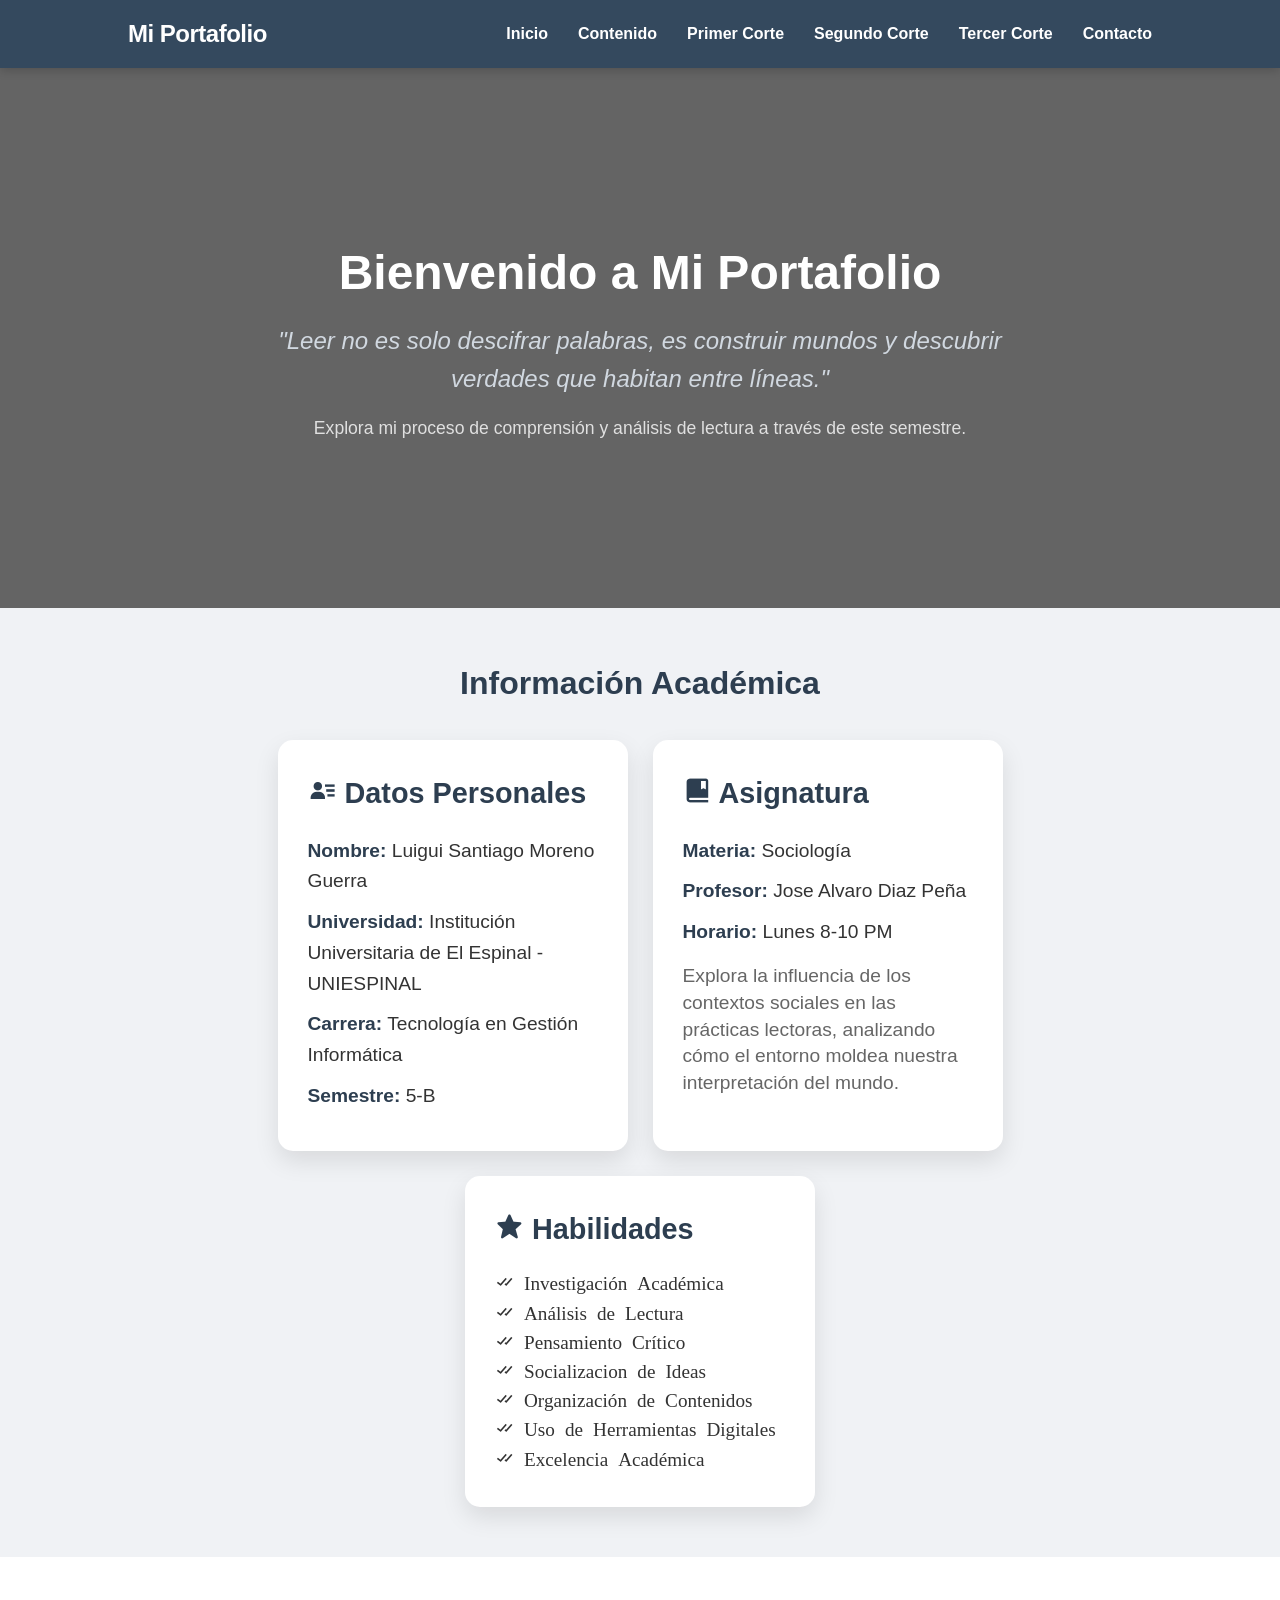
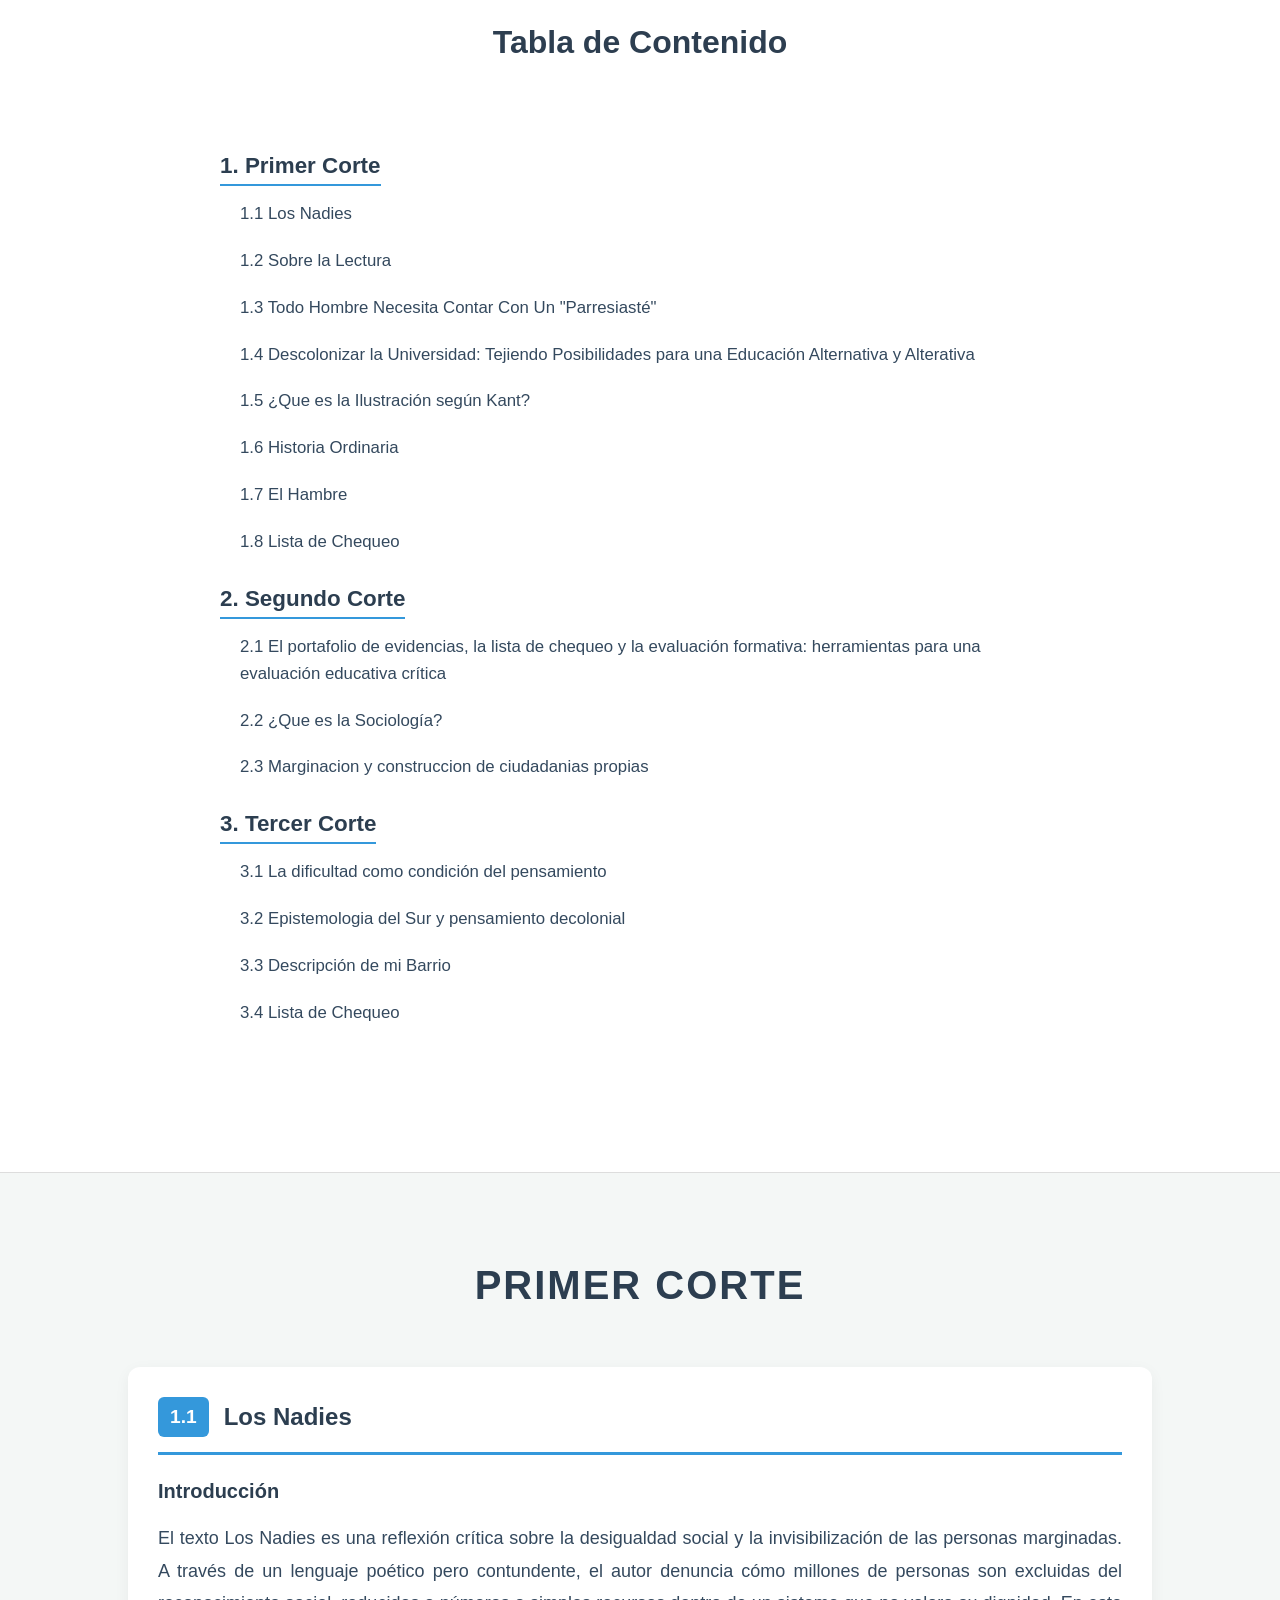
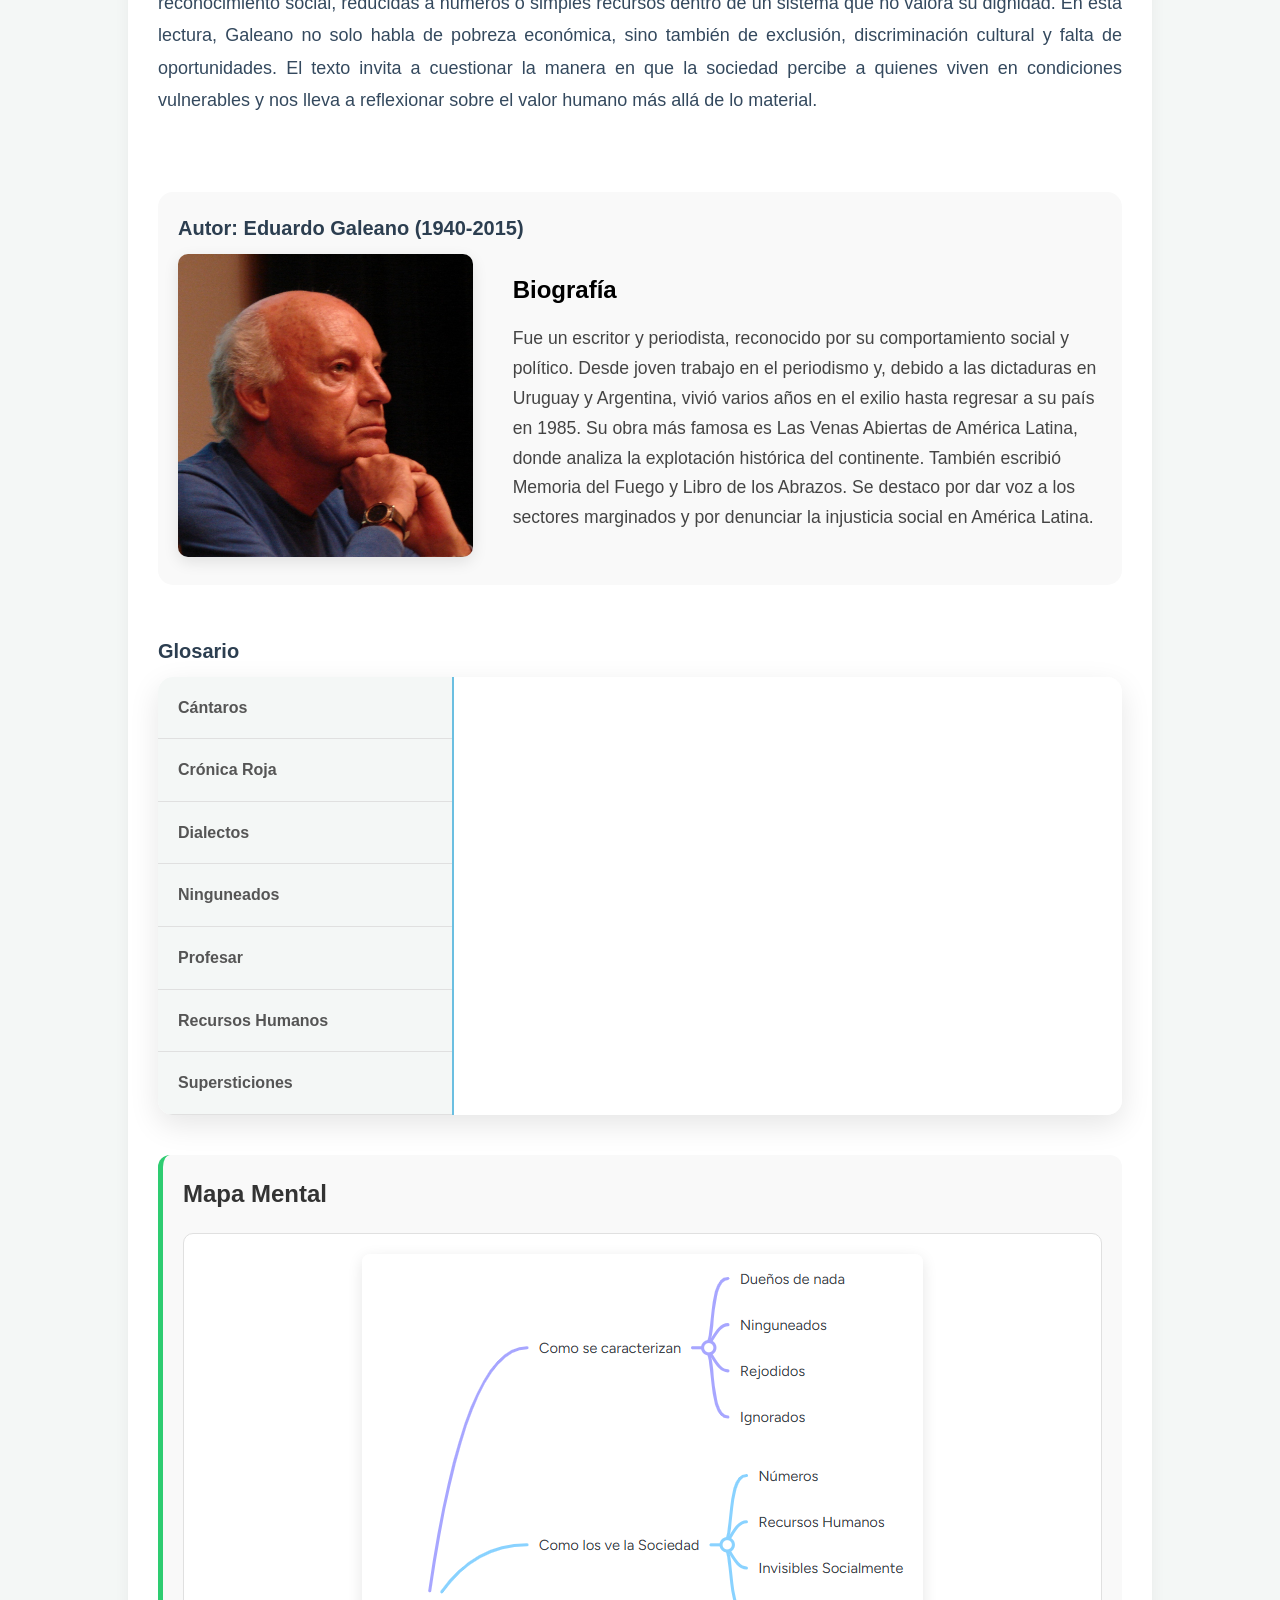
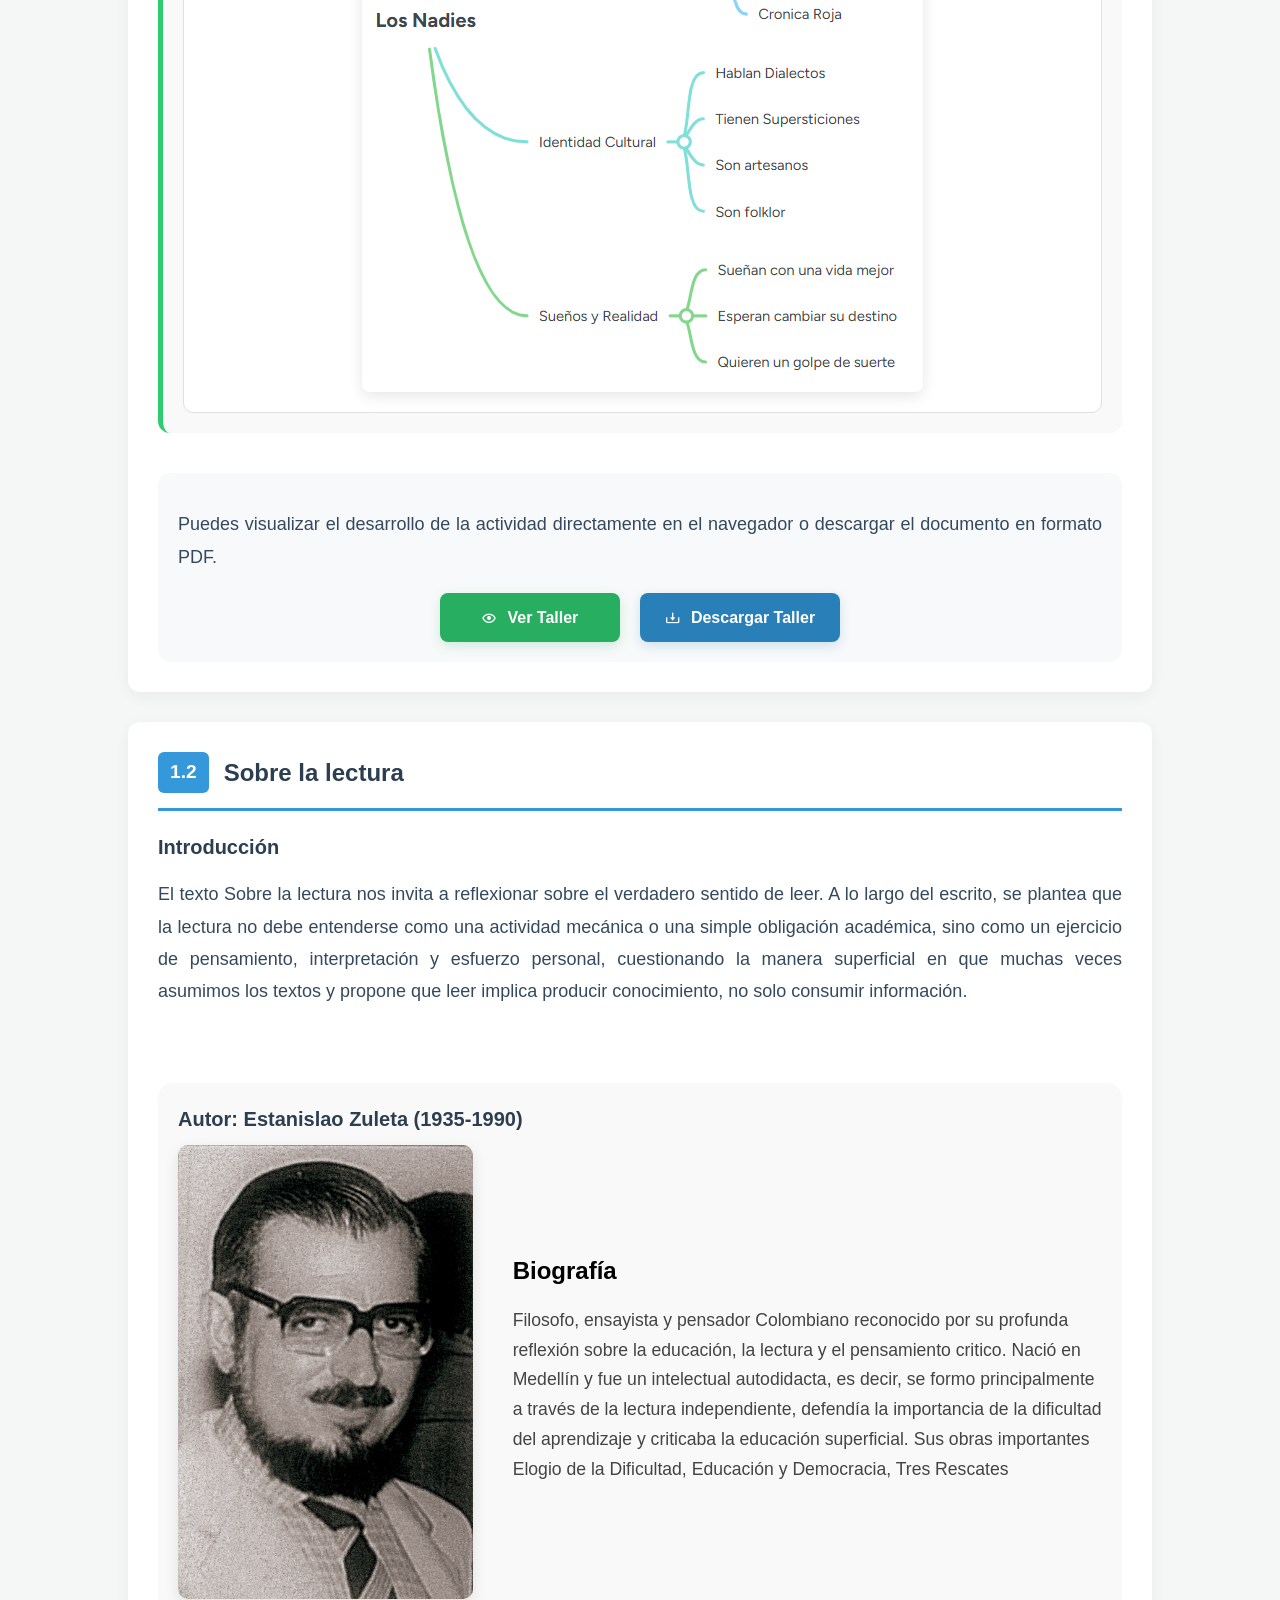
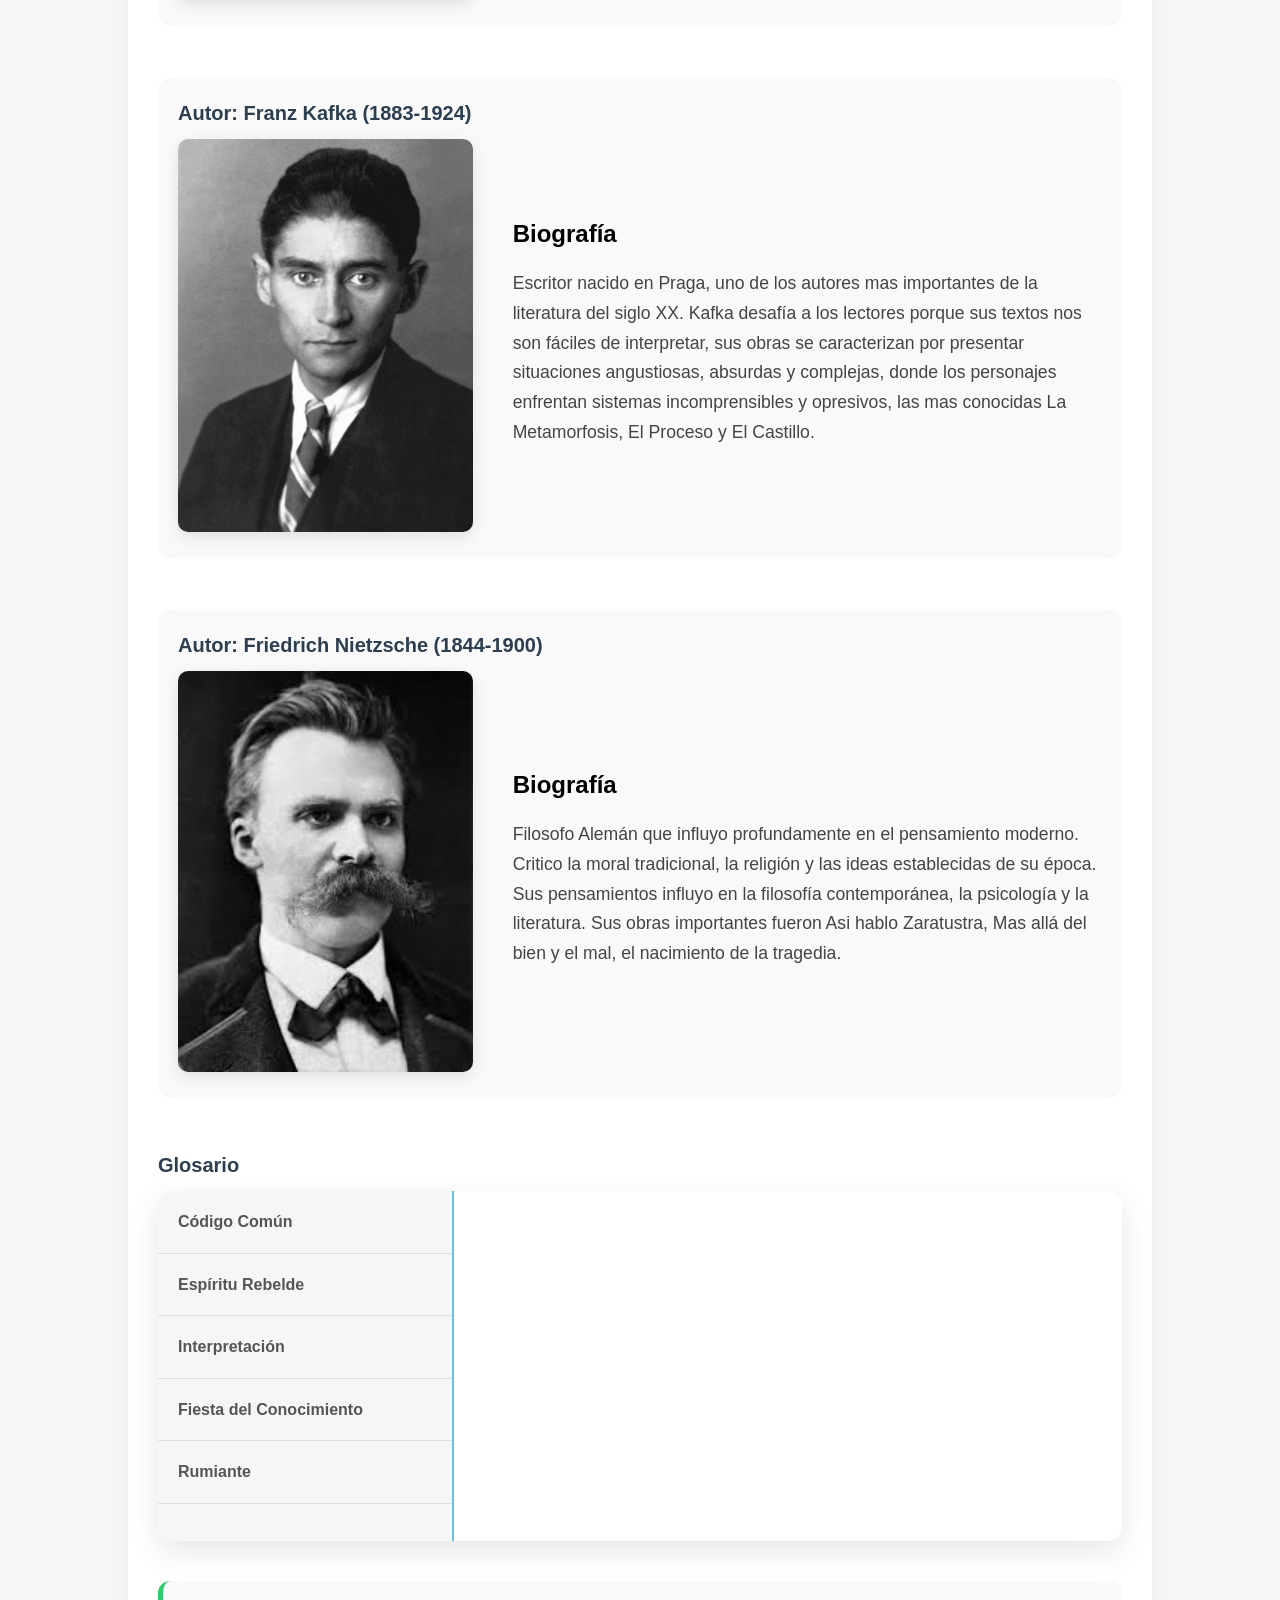
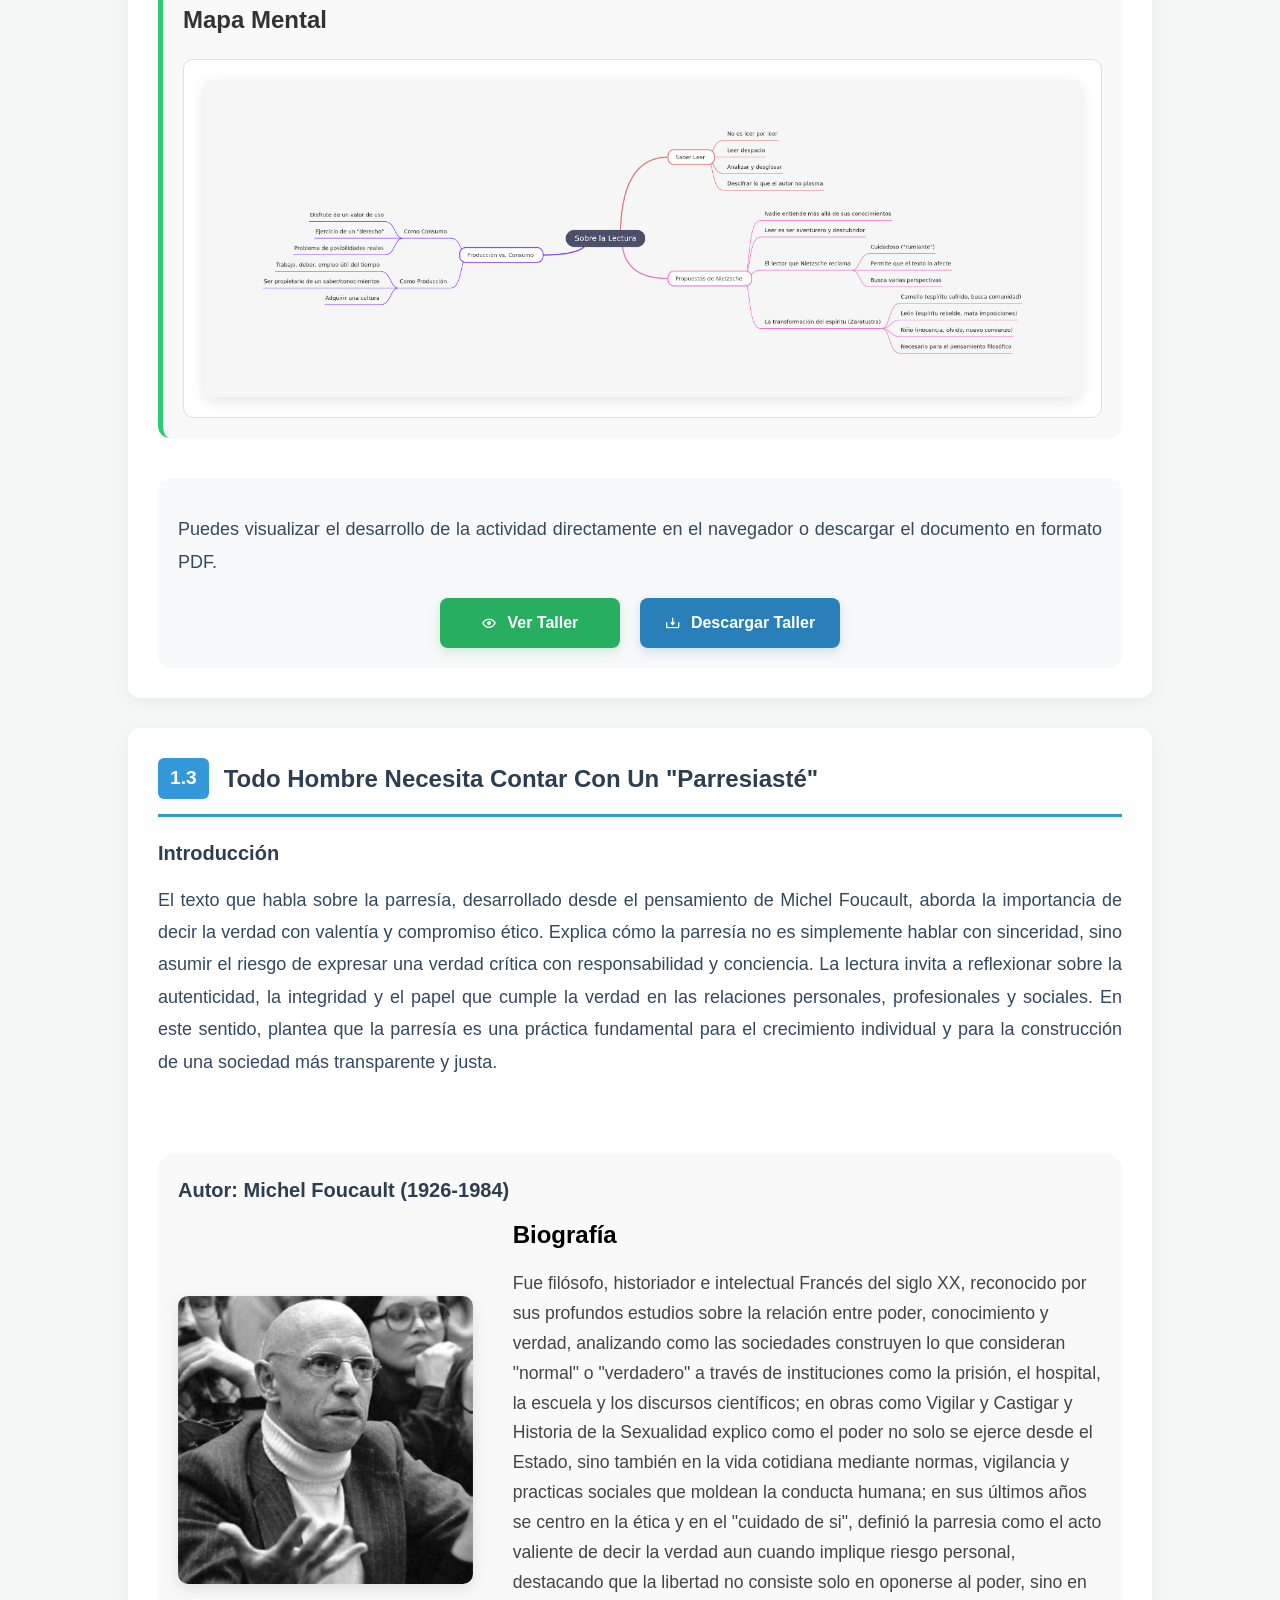
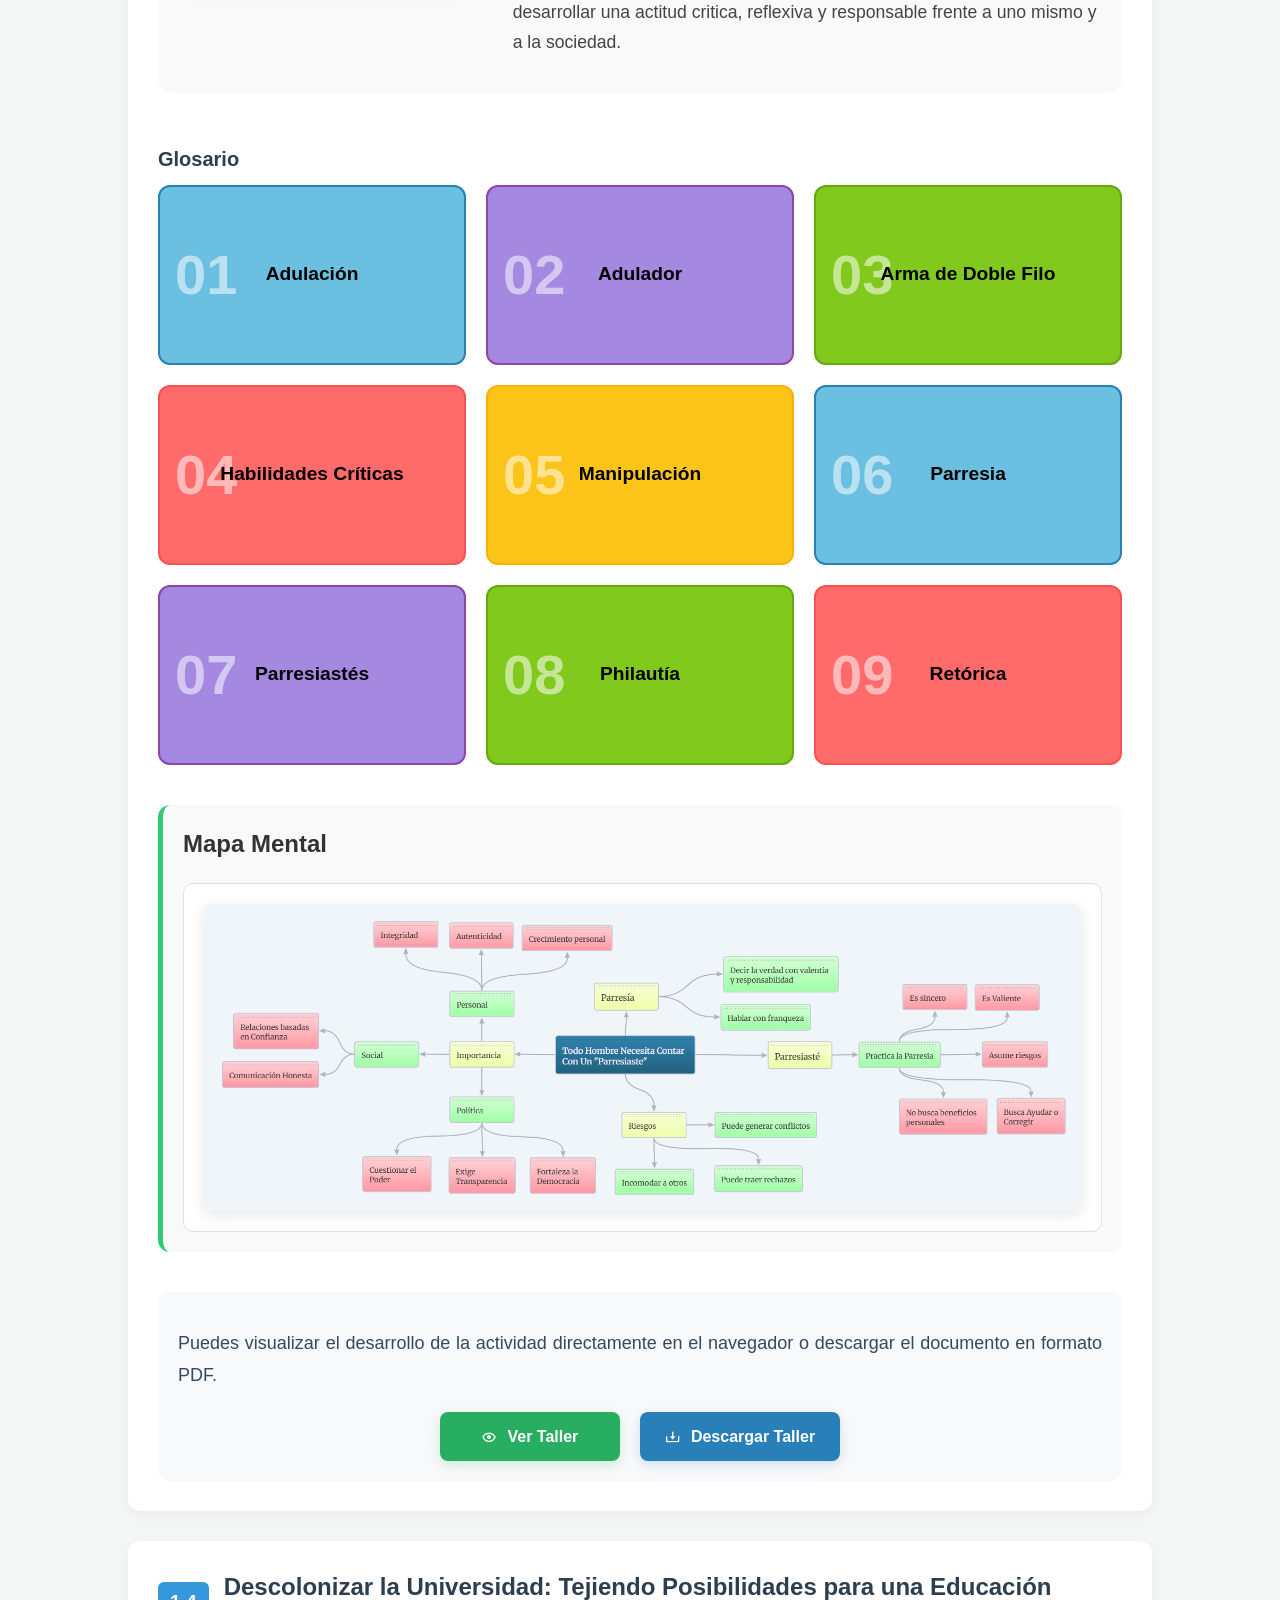
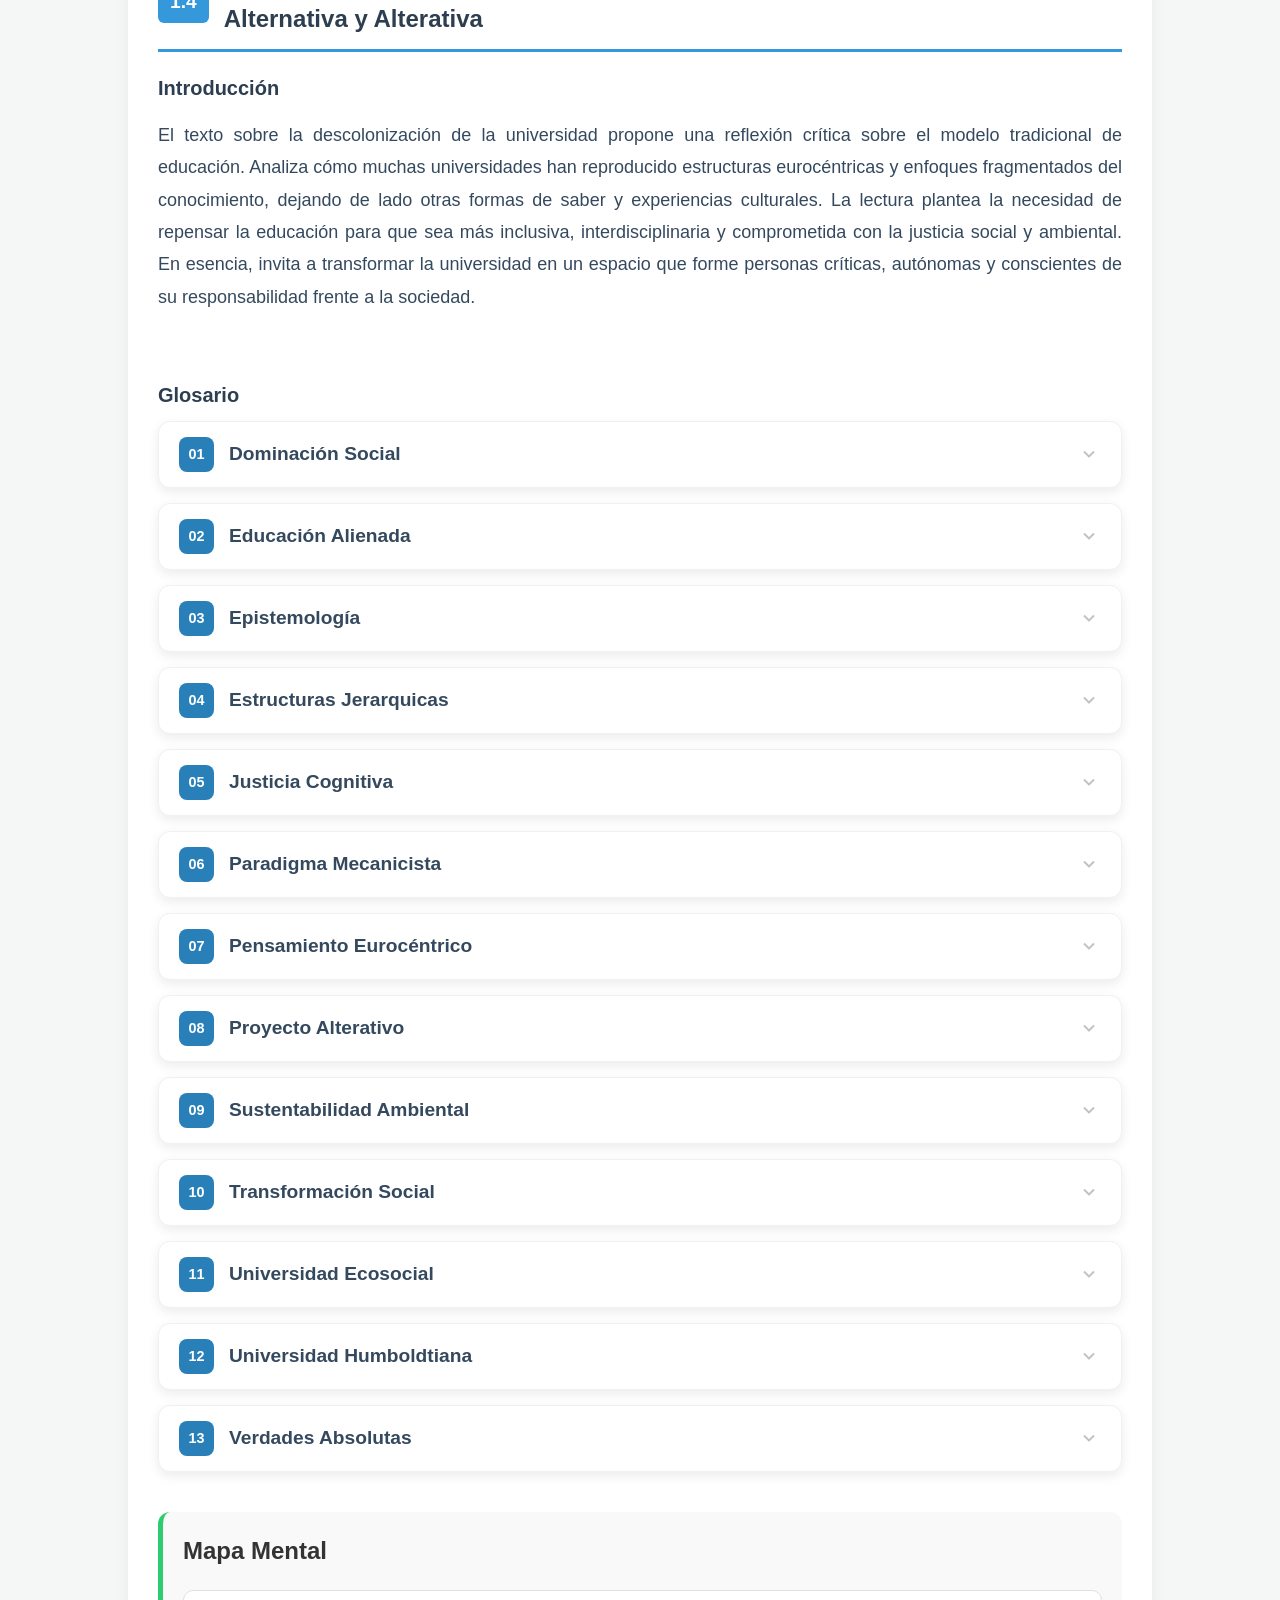
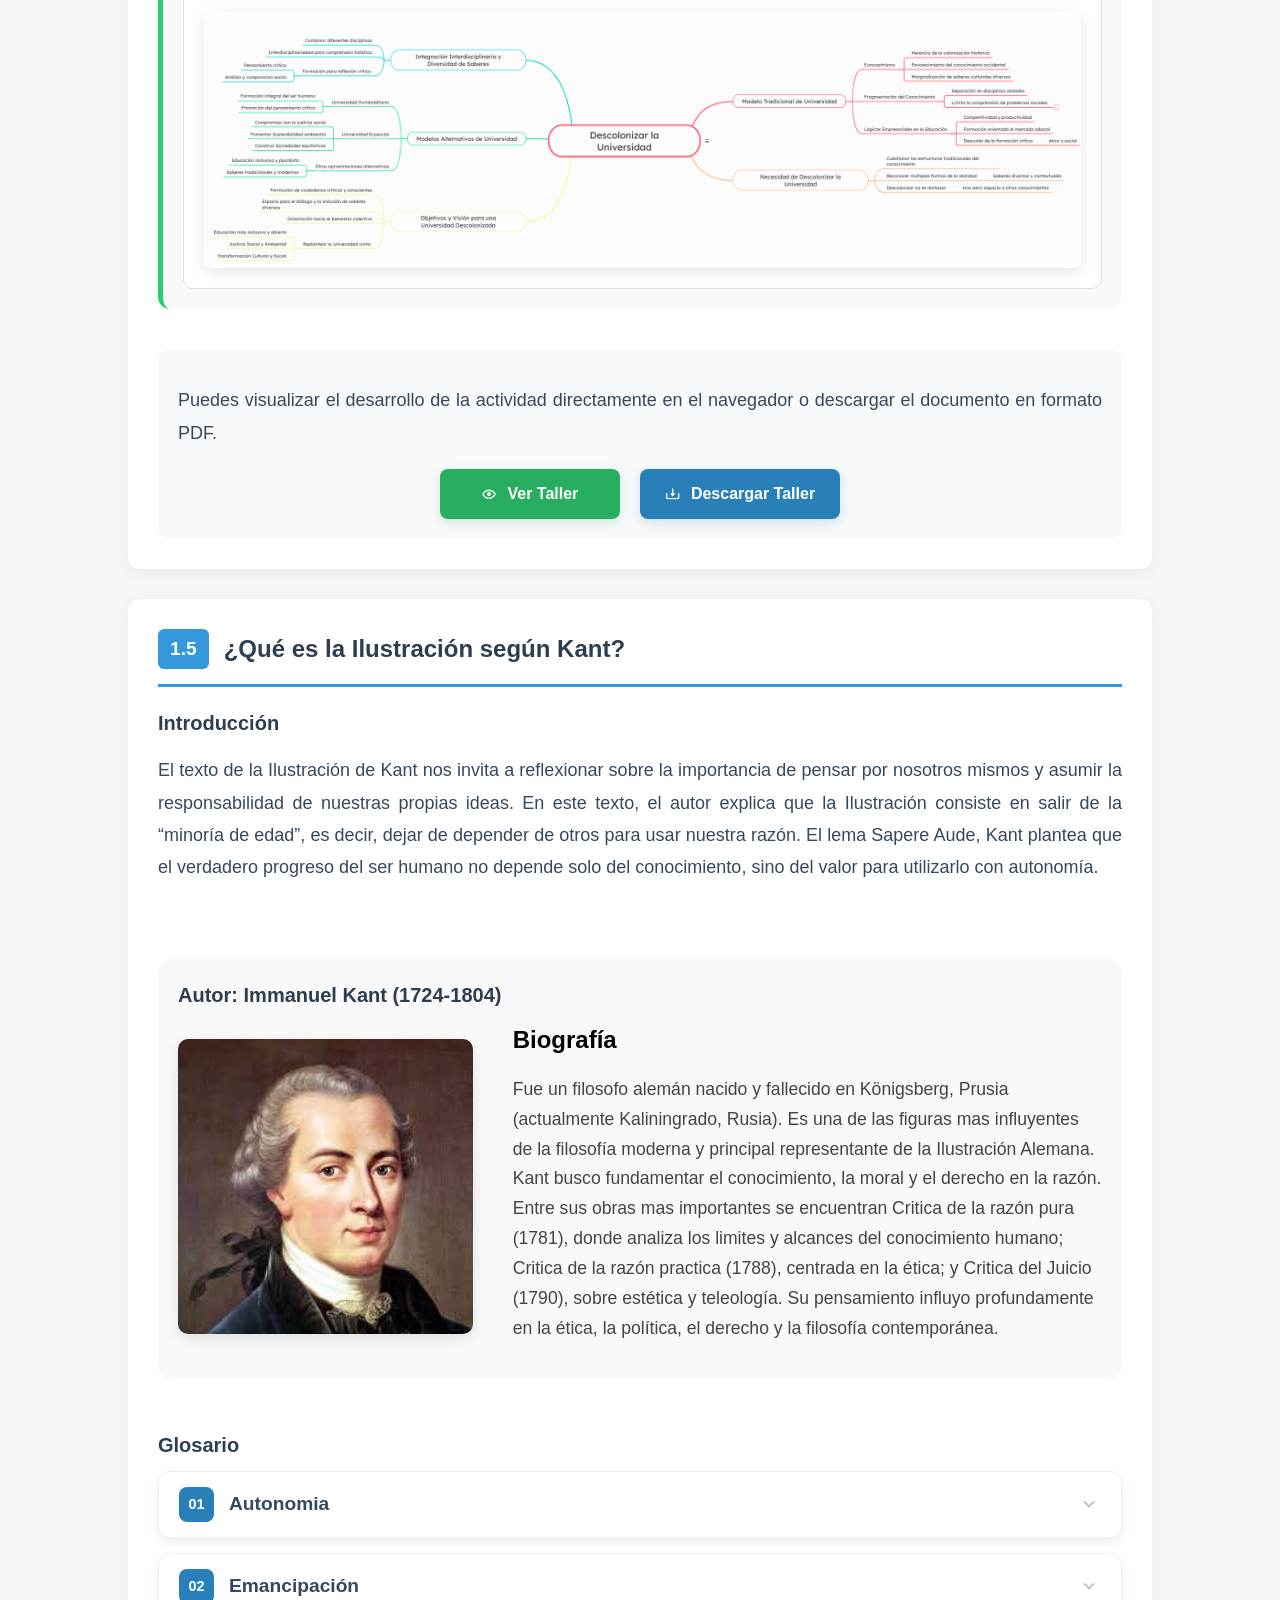
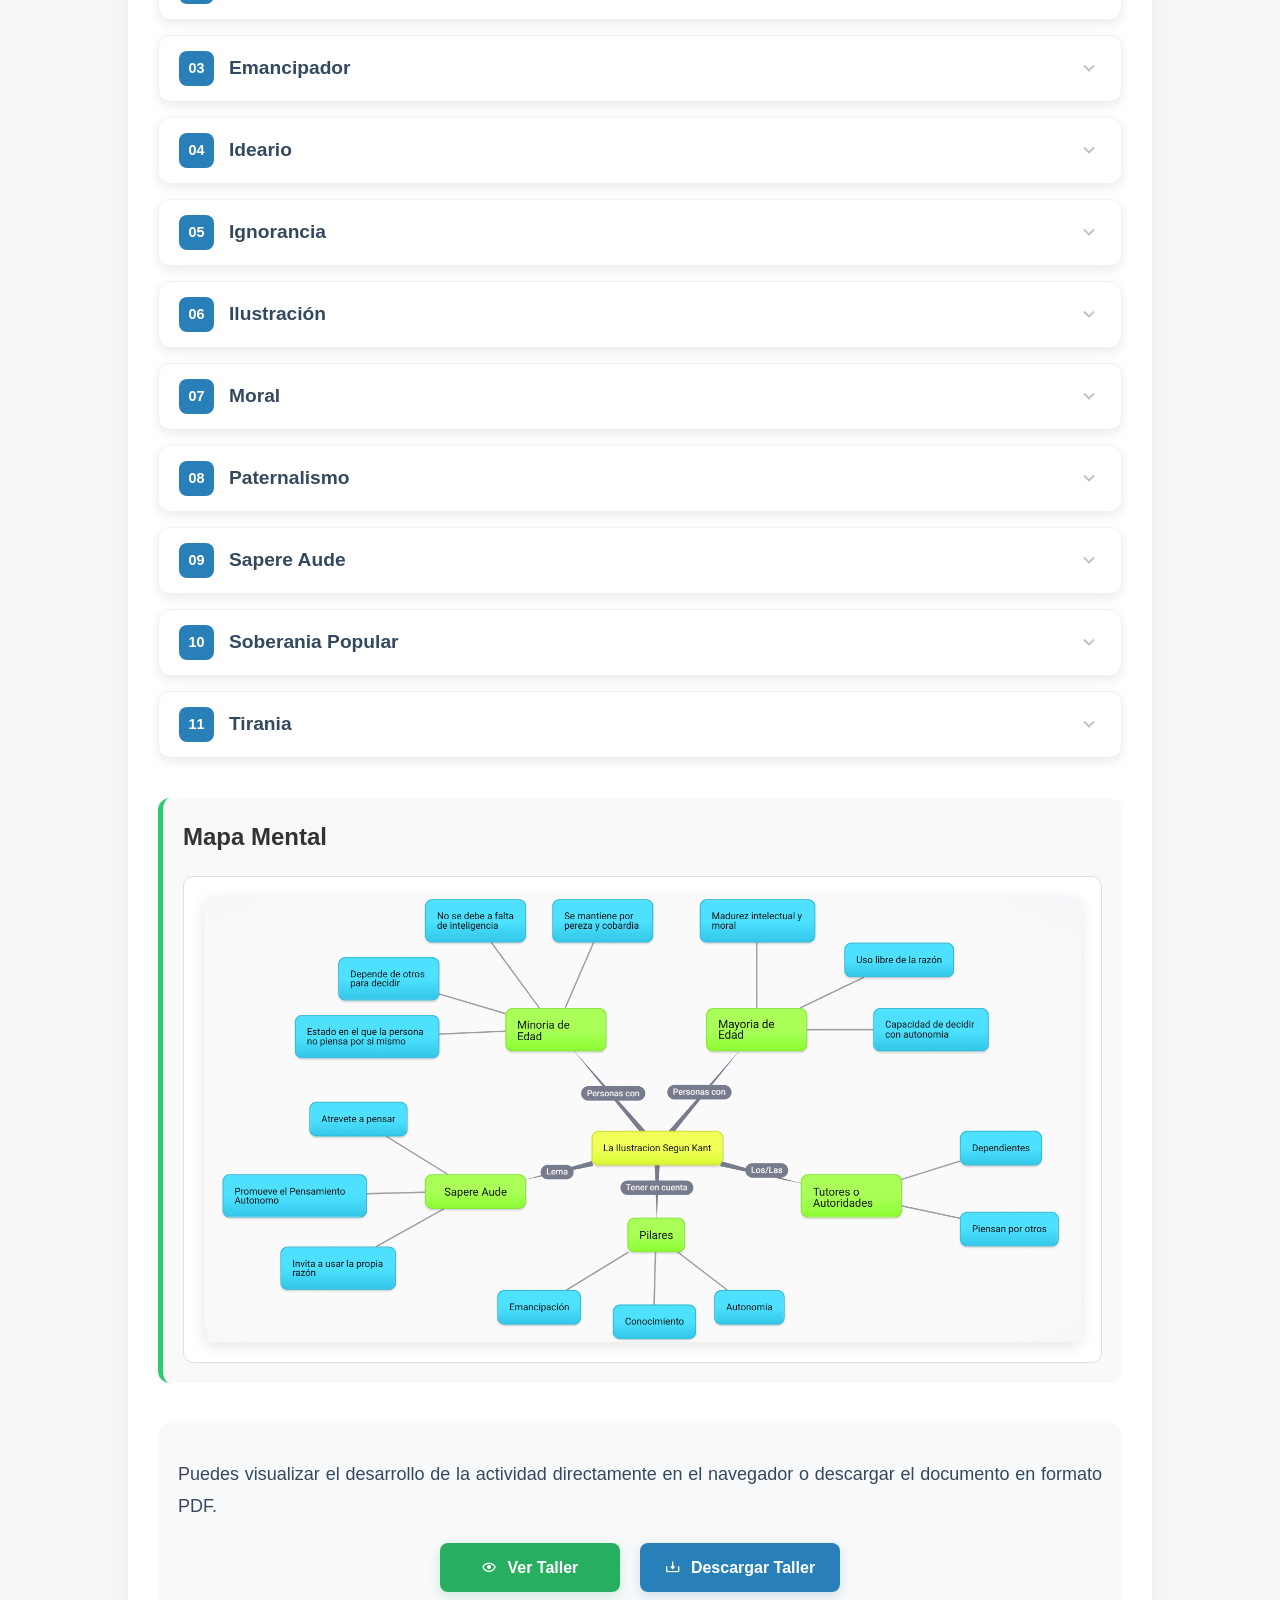
==== commit f6002e82: "Portafolio completo" ====
--- a/index.html
+++ b/index.html
@@ -1,1926 +1,2543 @@
-<!DOCTYPE html>
-<html lang="es">
-<head>
-    <meta charset="UTF-8">
-    <meta name="viewport" content="width=device-width, initial-scale=1.0">
-    <link rel="stylesheet" href="index.css">
-    <link href='https://unpkg.com/boxicons@2.1.4/css/boxicons.min.css' rel='stylesheet'>
-    <title>Mi Portafolio</title>
-</head>
-<body>
-    <nav class="navbar">
-    <div class="logo">Mi Portafolio</div>
-        <ul class="nav-links">
-            <li><a href="#inicio">Inicio</a></li>
-            <li><a href="#contenido">Contenido</a></li>
-            <li><a href="#primer-corte">Primer Corte</a></li>
-            <li><a href="#segundo-corte">Segundo Corte</a></li>
-            <li><a href="#tercer-corte">Tercer Corte</a></li>
-            <li><a href="#contacto">Contacto</a></li>
-        </ul>
-    </nav>
-
-    <header id="inicio" class="hero">
-        <div class="hero-content">
-            <h1>Bienvenido a Mi Portafolio</h1>
-            <p class="frase-inspiradora">
-                "Leer no es solo descifrar palabras, es construir mundos y descubrir verdades que habitan entre líneas."
-            </p>
-            <p class="subtexto">Explora mi proceso de comprensión y análisis de lectura a través de este semestre.</p>
-        </div>
-    </header>
-
-    <main>
-        <section id="informacion" class="academica-section">
-            <h2 class="titulo-seccion">Información Académica</h2>
-            
-            <div class="contenedor-tarjetas">
-                <div class="tarjeta">
-                    <h3><i class='bx bxs-user-detail'></i> Datos Personales</h3>
-                    <p><strong>Nombre:</strong> Luigui Santiago Moreno Guerra</p>
-                    <p><strong>Universidad:</strong> Institución Universitaria de El Espinal - UNIESPINAL</p>
-                    <p><strong>Carrera:</strong> Tecnología en Gestión Informática</p>
-                    <p><strong>Semestre:</strong> 5-B</p>
-                </div>
-
-                <div class="tarjeta">
-                    <h3><i class='bx bxs-book-bookmark'></i> Asignatura</h3>
-                    <p><strong>Materia:</strong> Sociología</p>
-                    <p><strong>Profesor:</strong> Jose Alvaro Diaz Peña</p>
-                    <p><strong>Horario:</strong> Lunes 8-10 PM</p>
-                    <p class="descripcion">
-                        Explora la influencia de los contextos sociales en las prácticas lectoras, analizando cómo el entorno moldea nuestra interpretación del mundo.
-                    </p>
-                </div>
-
-                <div class="tarjeta">
-                    <h3><i class='bx bxs-star'></i> Habilidades</h3>
-                    <ul>
-                        <li class='bx bx-check-double'> Investigación Académica</li>
-                        <li class='bx bx-check-double'> Análisis de Lectura</li>
-                        <li class='bx bx-check-double'> Pensamiento Crítico</li>
-                        <li class='bx bx-check-double'> Socializacion de Ideas</li>
-                        <li class='bx bx-check-double'> Organización de Contenidos</li>
-                        <li class='bx bx-check-double'> Uso de Herramientas Digitales</li>
-                        <li class='bx bx-check-double'> Excelencia Académica</li>
-                    </ul>
-                </div>
-            </div>
-        </section>
-        
-        <section id="contenido" class="contenido-section">
-            <h2 class="titulo-seccion" style="text-align: center;">Tabla de Contenido</h2>
-            
-            <div class="indice-academico">
-                <ul class="lista-principal">
-                    <li>
-                        <span class="corte-titulo">1. Primer Corte</span>
-                        <ul class="sub-lista">
-                            <li><a href="#losnadies">1.1 Los Nadies</a></li>
-                            <li><a href="#lectura">1.2 Sobre la Lectura</a></li>
-                            <li><a href="#parresia">1.3 Todo Hombre Necesita Contar Con Un "Parresiasté"</a></li>
-                            <li><a href="#universidad">1.4 Descolonizar la Universidad: Tejiendo Posibilidades para una Educación Alternativa y Alterativa</a></li>
-                            <li><a href="#ilustracion">1.5 ¿Que es la Ilustración según Kant?</a></li>
-                            <li><a href="#historia">1.6 Historia Ordinaria</a></li>
-                            <li><a href="#hambre">1.7 El Hambre</a></li>
-                            <li><a href="#chequeo1">1.8 Lista de Chequeo</a></li>
-                        </ul>
-                    </li>
-
-                    <li>
-                        <span class="corte-titulo">2. Segundo Corte</span>
-                        <ul class="sub-lista">
-                            
-                            <li><a href="#evidencias">2.1 El portafolio de evidencias, la lista de chequeo y la evaluación formativa: herramientas para una
-                                evaluación educativa crítica
-                            </a></li>
-                            <li><a href="#sociologia">2.2 ¿Que es la Sociología?</a></li>
-                            <li><a href="#marginacion">2.3 Marginacion y construccion de ciudadanias propias</a></li>
-                        </ul>
-                    </li>
-
-                    <li>
-                        <span class="corte-titulo">3. Tercer Corte</span>
-                        <ul class="sub-lista">
-                            <li><span class="pendiente-texto">Próximamente...</span></li>
-                        </ul>
-                    </li>
-                </ul>
-            </div>
-        </section>
-
-        <section id="primer-corte" class="seccion-corte">
-            <div class="corte-header">
-                <h2 class="titulo-corte">Primer Corte</h2>
-            </div>
-
-            <div id="losnadies" class="contenedor-lectura">
-                <div class="lectura-titulo-box">
-                    <span class="numero-lectura">1.1</span>
-                    <h3>Los Nadies</h3>
-                </div>
-                
-                <div class="contenido-trabajo">
-                    <h4>Introducción</h4>
-                    <p class="texto-analisis">El texto Los Nadies es una reflexión crítica sobre la desigualdad social y la invisibilización de las personas marginadas. 
-                        A través de un lenguaje poético pero contundente, el autor denuncia cómo millones de personas son excluidas del reconocimiento social, reducidas
-                        a números o simples recursos dentro de un sistema que no valora su dignidad. En esta lectura, Galeano no solo habla de pobreza económica, sino 
-                        también de exclusión, discriminación cultural y falta de oportunidades. El texto invita a cuestionar la manera en que la sociedad percibe a 
-                        quienes viven en condiciones vulnerables y nos lleva a reflexionar sobre el valor humano más allá de lo material.</p> <br>
-
-                    <div class="biografia-seccion">
-                        <h4>Autor: Eduardo Galeano (1940-2015)</h4>
-                        
-                        <div class="biografia-contenedor">
-                            <div class="biografia-imagen">
-                                <img src="img/eduardogaleano.jpg" alt="Eduardo Galeano">
-                            </div>
-
-                            <div class="biografia-texto">
-                                <h5>Biografía</h5>
-                                <p>Fue un escritor  y periodista, reconocido por su comportamiento social y político. Desde joven trabajo en el periodismo y, debido a 
-                                    las dictaduras en Uruguay y Argentina, vivió varios años en el exilio hasta regresar a su país en 1985. Su obra más famosa es Las 
-                                    Venas Abiertas de América Latina, donde analiza la explotación histórica del continente. También escribió Memoria del Fuego y Libro 
-                                    de los Abrazos. Se destaco por dar voz a los sectores marginados y por denunciar la injusticia social en América Latina.</p>
-                            </div>
-                        </div>
-                    </div>
-                        
-                    <div class="glosario-interactivo-3">
-                        <h4>Glosario</h4>
-                        
-                        <div class="contenedor-tabs">
-                            <div class="lista-palabras">
-                                <label for="tab1" class="tab-btn">Cántaros</label>
-                                <label for="tab2" class="tab-btn">Crónica Roja</label>
-                                <label for="tab3" class="tab-btn">Dialectos</label>
-                                <label for="tab4" class="tab-btn">Ninguneados</label>
-                                <label for="tab5" class="tab-btn">Profesar</label>
-                                <label for="tab6" class="tab-btn">Recursos Humanos</label>
-                                <label for="tab7" class="tab-btn">Supersticiones</label>
-                            </div>
-
-                            <div class="panel-significados">
-                                <input type="radio" name="glosario-3" id="tab1" checked>
-                                <div class="contenido-tab">
-                                    <h5>Cántaros</h5>
-                                    <p>Representa abundancia o exceso. Dentro del texto la reflexión sugiere la esperanza o el anhelo desesperado de las personas 
-                                        marginadas de que la "buena suerte" llegue de manera masiva, lo que refleja una expectativa pasiva frente al destino y 
-                                        la dependencia de factores externos para cambiar la realidad.</p>
-                                </div>
-
-                                <input type="radio" name="glosario-3" id="tab2">
-                                <div class="contenido-tab">
-                                    <h5>Cronica Roja</h5>
-                                    <p>Representa el espacio mediático donde las personas solo adquieren visibilidad a través de la tragedia. Refleja una sociedad 
-                                        que reconoce a ciertos individuos únicamente en el contexto de la violencia o la muerte.</p>
-                                </div>
-
-                                <input type="radio" name="glosario-3" id="tab3">
-                                <div class="contenido-tab">
-                                    <h5>Dialectos</h5>
-                                    <p>Se refiere a variantes de una lengua que expresan identidad cultural. En el texto se usa para señalar como el poder jerarquiza 
-                                        las formas de hablar, considerado una "superiores" y otras "inferiores", lo que implica discriminación cultural.</p>
-                                </div>
-
-                                <input type="radio" name="glosario-3" id="tab4">
-                                <div class="contenido-tab">
-                                    <h5>Ninguneados</h5>
-                                    <p>Concepto relacionado con la negación del reconocimiento del otro. Implica la desvalorización de la dignidad humana, donde una 
-                                        persona es invisibilizada y reducida socialmente a "nadie".</p>
-                                </div>
-
-                                <input type="radio" name="glosario-3" id="tab5">
-                                <div class="contenido-tab">
-                                    <h5>Profesar</h5>
-                                    <p>Acto de adherirse conscientemente a una creencia o sistema de pensamiento, esto implica identidad, convicción y libertad de 
-                                        conciencia.</p>
-                                </div>
-
-                                <input type="radio" name="glosario-3" id="tab6">
-                                <div class="contenido-tab">
-                                    <h5>Recursos Humanos</h5>
-                                    <p>Es la forma en que el sistema economico reduce a las personas a instrumanetos de producción, en lugar de reconocerlos como sujetos
-                                        con dignidad, historia y valor propio, se les concibe como medios utiles para cumplir funciones dentro de una estructura.</p>
-                                </div>
-
-                                <input type="radio" name="glosario-3" id="tab7">
-                                <div class="contenido-tab">
-                                    <h5>Supersticiones</h5>
-                                    <p>Creencias basadas en el pensamiento mágico o irracional, que sustituyen la reflexión critica y el conocimiento racional, devslorizan
-                                        la fe que tienen hacia la religión.</p>
-                                </div>
-                            </div>
-                        </div>
-                    </div>
-
-                    <div class="mapa-mental-seccion">
-                        <h4>Mapa Mental</h4>
-                        <div class="mapa-contenedor-img" style="width: 100%; text-align: center; padding: 20px;">
-                            <img src="mapas/Los Nadies.png" alt="Mapa Mental Los Nadies" style="max-width: 100%; height: auto; border-radius: 8px; box-shadow: 0 4px 15px rgba(0,0,0,0.1);">
-                        </div>
-                    </div>
-
-                    <div class="seccion-taller">
-                        <p class="texto-analisis">Puedes visualizar el desarrollo de la actividad directamente en el navegador o descargar el documento en formato PDF.</p>
-                        
-                        <div class="contenedor-botones">
-                            <a href="primercorte/losnadies.html" class="btn-taller btn-ver">
-                                <i class='bx bx-show'></i> Ver Taller
-                            </a>
-
-                            <a href="pdf/Los Nadies.pdf" download class="btn-taller btn-descargar">
-                                <i class='bx bx-download'></i> Descargar Taller
-                            </a>
-                        </div>
-                    </div>
-                </div>
-            </div>
-
-
-            <div id="lectura" class="contenedor-lectura">
-                <div class="lectura-titulo-box">
-                    <span class="numero-lectura">1.2</span>
-                    <h3>Sobre la lectura</h3>
-                </div>
-                
-                <div class="contenido-trabajo">
-                    <h4>Introducción</h4>
-                    <p class="texto-analisis">El texto Sobre la lectura nos invita a reflexionar sobre el verdadero sentido de leer. A lo largo del escrito, se plantea
-                        que la lectura no debe entenderse como una actividad mecánica o una simple obligación académica, sino como un ejercicio de pensamiento, 
-                        interpretación y esfuerzo personal, cuestionando la manera superficial en que muchas veces asumimos los textos y propone que leer implica 
-                        producir conocimiento, no solo consumir información.</p> <br>
-
-                    <div class="biografia-seccion">
-                        <h4>Autor: Estanislao Zuleta (1935-1990)</h4>
-                        
-                        <div class="biografia-contenedor">
-                            <div class="biografia-imagen">
-                                <img src="img/estanislaozuleta.jpg" alt="Estanislao Zuleta">
-                            </div>
-
-                            <div class="biografia-texto">
-                                <h5>Biografía</h5>
-                                <p>Filosofo, ensayista y pensador Colombiano reconocido por su profunda reflexión sobre la educación, la lectura y el pensamiento critico. 
-                                    Nació en Medellín y fue un intelectual autodidacta, es decir, se formo principalmente a través de la lectura independiente, defendía 
-                                    la importancia de la dificultad del aprendizaje y criticaba la educación superficial. Sus obras importantes Elogio de la Dificultad, 
-                                    Educación y Democracia, Tres Rescates</p>
-                            </div>
-                        </div>
-                    </div>
-
-                    <div class="biografia-seccion">
-                        <h4>Autor: Franz Kafka (1883-1924)</h4>
-                        
-                        <div class="biografia-contenedor">
-                            <div class="biografia-imagen">
-                                <img src="img/franzkafka.jpg" alt="Franz Kafka">
-                            </div>
-
-                            <div class="biografia-texto">
-                                <h5>Biografía</h5>
-                                <p>Escritor nacido en Praga, uno de los autores mas importantes de la literatura del siglo XX. Kafka desafía a los lectores porque sus 
-                                    textos nos son fáciles de interpretar, sus obras se caracterizan por presentar situaciones angustiosas, absurdas y complejas, donde 
-                                    los personajes enfrentan sistemas incomprensibles y opresivos, las mas conocidas La Metamorfosis, El Proceso y El Castillo.</p>
-                            </div>
-                        </div>
-                    </div>
-
-                    <div class="biografia-seccion">
-                        <h4>Autor: Friedrich Nietzsche (1844-1900)</h4>
-                        
-                        <div class="biografia-contenedor">
-                            <div class="biografia-imagen">
-                                <img src="img/friedrichnietzsche.jpg" alt="Friedrich Nietzsche">
-                            </div>
-
-                            <div class="biografia-texto">
-                                <h5>Biografía</h5>
-                                <p>Filosofo Alemán que influyo profundamente en el pensamiento moderno. Critico la moral tradicional, la religión y las ideas establecidas 
-                                    de su época. Sus pensamientos influyo en la filosofía contemporánea, la psicología y la literatura. Sus obras importantes fueron Asi 
-                                    hablo Zaratustra, Mas allá del bien y el mal, el nacimiento de la tragedia.</p>
-                            </div>
-                        </div>
-                    </div>
-                        
-                    <div class="glosario-interactivo-3">
-                        <h4>Glosario</h4>
-                        
-                        <div class="contenedor-tabs">
-                            <div class="lista-palabras">
-                                <label for="s1" class="tab-btn">Código Común</label>
-                                <label for="s2" class="tab-btn">Espíritu Rebelde</label>
-                                <label for="s3" class="tab-btn">Interpretación</label>
-                                <label for="s4" class="tab-btn">Fiesta del Conocimiento</label>
-                                <label for="s5" class="tab-btn">Rumiante</label>
-                            </div>
-
-                            <div class="panel-significados">
-                                <input type="radio" name="glosario-3" id="s1" checked>
-                                <div class="contenido-tab">
-                                    <h5>Código Común</h5>
-                                    <p>Es la base que hace posible la comunicación, pues presupone una comunidad de sentido que articula signos, conceptos y referencias 
-                                        culturales.</p>
-                                </div>
-
-                                <input type="radio" name="glosario-3" id="s2">
-                                <div class="contenido-tab">
-                                    <h5>Espíritu Rebelde</h5>
-                                    <p>Es la actitud critica del sujeto que se opone a la imposición de valores, normas o verdades establecidas. Representa la negación 
-                                        consciente de la autoridad externa para afirmar la autonomía del pensamiento.</p>
-                                </div>
-
-                                <input type="radio" name="glosario-3" id="s3">
-                                <div class="contenido-tab">
-                                    <h5>Interpretación</h5>
-                                    <p>Proceso mediante el cual el sujeto comprende y atribuye sentido a un texto, discurso o realidad.</p>
-                                </div>
-
-                                <input type="radio" name="glosario-3" id="s4">
-                                <div class="contenido-tab">
-                                    <h5>Fiesta del Conocimiento</h5>
-                                    <p>Alude a la experiencia activa y gozosa del saber, indica que el conocimiento no es mera acumulación de datos, sino participación 
-                                        viva del sujeto en la construcción de sentido, donde el aprender se convierte en ejercicio libre y creativo del pensamiento.</p>
-                                </div>
-
-                                <input type="radio" name="glosario-3" id="s5">
-                                <div class="contenido-tab">
-                                    <h5>Rumiante</h5>
-                                    <p>Es el sujeto que medita, reflexiona lenta y profundamente sobre las ideas, volver sobre un pensamiento y digerirlo intelectualmente.</p>
-                                </div>
-                            </div>
-                        </div>
-                    </div>
-
-                    <div class="mapa-mental-seccion">
-                        <h4>Mapa Mental</h4>
-                        <div class="mapa-contenedor-img" style="width: 100%; text-align: center; padding: 20px;">
-                            <img src="mapas/Sobre la Lectura.png" alt="Mapa Mental El Hambre" style="max-width: 100%; height: auto; border-radius: 8px; box-shadow: 0 4px 15px rgba(0,0,0,0.1);">
-                        </div>
-                    </div>
-
-                    <div class="seccion-taller">
-                        <p class="texto-analisis">Puedes visualizar el desarrollo de la actividad directamente en el navegador o descargar el documento en formato PDF.</p>
-                        
-                        <div class="contenedor-botones">
-                            <a href="primercorte/lectura.html" class="btn-taller btn-ver">
-                                <i class='bx bx-show'></i> Ver Taller
-                            </a>
-
-                            <a href="pdf/Sobre la Lectura.pdf" download class="btn-taller btn-descargar">
-                                <i class='bx bx-download'></i> Descargar Taller
-                            </a>
-                        </div>
-                    </div>
-                </div>
-            </div>
-
-
-            <div id="parresia" class="contenedor-lectura">
-                <div class="lectura-titulo-box">
-                    <span class="numero-lectura">1.3</span>
-                    <h3>Todo Hombre Necesita Contar Con Un "Parresiasté"</h3>
-                </div>
-                
-                <div class="contenido-trabajo">
-                    <h4>Introducción</h4>
-                    <p class="texto-analisis">El texto que habla sobre la parresía, desarrollado desde el pensamiento de Michel Foucault, aborda la importancia de decir la verdad 
-                        con valentía y compromiso ético. Explica cómo la parresía no es simplemente hablar con sinceridad, sino asumir el riesgo de expresar una verdad crítica 
-                        con responsabilidad y conciencia. La lectura invita a reflexionar sobre la autenticidad, la integridad y el papel que cumple la verdad en las relaciones 
-                        personales, profesionales y sociales. En este sentido, plantea que la parresía es una práctica fundamental para el crecimiento individual y para la 
-                        construcción de una sociedad más transparente y justa.</p> <br>
-
-                    <div class="biografia-seccion">
-                        <h4>Autor: Michel Foucault (1926-1984)</h4>
-                        
-                        <div class="biografia-contenedor">
-                            <div class="biografia-imagen">
-                                <img src="img/foucault_michel.jpg" alt="Michel Foucault">
-                            </div>
-
-                            <div class="biografia-texto">
-                                <h5>Biografía</h5>
-                                <p>Fue filósofo, historiador e intelectual Francés del siglo XX, reconocido por sus profundos estudios sobre la relación entre poder, conocimiento 
-                                    y verdad, analizando como las sociedades construyen lo que consideran "normal" o "verdadero" a través de instituciones como la prisión, el 
-                                    hospital, la escuela y los discursos científicos; en obras como Vigilar y Castigar y Historia de la Sexualidad explico como el poder no solo 
-                                    se ejerce desde el Estado, sino también en la vida cotidiana mediante normas, vigilancia y practicas sociales que moldean la conducta humana; 
-                                    en sus últimos años se centro en la ética y en el "cuidado de si", definió la parresia como el acto valiente de decir la verdad aun cuando 
-                                    implique riesgo personal, destacando que la libertad no consiste solo en oponerse al poder, sino en desarrollar una actitud critica, reflexiva 
-                                    y responsable frente a uno mismo y a la sociedad.</p>
-                            </div>
-                        </div>
-                    </div>
-                    
-                    <div class="glosario-cuadricula">
-                        <h4>Glosario</h4>
-                        
-                        <div class="contenedor-grid">
-                            <details class="tarjeta-glosario tarjeta-azul">
-                                <summary>
-                                    <span class="num-card">01</span>
-                                    <span class="palabra-card">Adulación</span>
-                                </summary>
-                                <div class="contenido-interno">
-                                    <h5>01 Adulación</h5>
-                                    <p>Acción de halagar de manera exagerada o falsa con el fin de obtener beneficios. Se opone a la parresia, porque en lugar de decir la verdad, busca agradar o manipular.</p>
-                                </div>
-                            </details>
-
-                            <details class="tarjeta-glosario tarjeta-morado">
-                                <summary>
-                                    <span class="num-card">02</span>
-                                    <span class="palabra-card">Adulador</span>
-                                </summary>
-                                <div class="contenido-interno">
-                                    <h5>02 Adulador</h5>
-                                    <p>Persona que practica la adulación. El adulador aparenta amistad, pero actúa por interés, ocultando la verdad para beneficio propio.</p>
-                                </div>
-                            </details>
-
-                            <details class="tarjeta-glosario tarjeta-verde">
-                                <summary>
-                                    <span class="num-card">03</span>
-                                    <span class="palabra-card">Arma de Doble Filo</span>
-                                </summary>
-                                <div class="contenido-interno">
-                                    <h5>03 Arma de Doble Filo</h5>
-                                    <p>Expresión que indica que algo puede tener consecuencias positivas o negativas. En la parresia, decir la verdad puede fortalecer relaciones o generar conflictos si no hay prudencia.</p>
-                                </div>
-                            </details>
-
-                            <details class="tarjeta-glosario tarjeta-rojo">
-                                <summary>
-                                    <span class="num-card">04</span>
-                                    <span class="palabra-card">Habilidades Críticas</span>  
-                                </summary>
-                                <div class="contenido-interno">
-                                    <h5>04 Habilidades Críticas</h5>
-                                    <p>Capacidades reflexivas que permiten cuestionar ideas y analizar situaciones. Son fundamentales para el autoconocimiento y el crecimiento personal.</p>
-                                </div>
-                            </details>
-
-                            <details class="tarjeta-glosario tarjeta-amarillo">
-                                <summary>
-                                    <span class="num-card">05</span>
-                                    <span class="palabra-card">Manipulación</span>
-                                </summary>
-                                <div class="contenido-interno">
-                                    <h5>05 Manipulación</h5>
-                                    <p>Uso intencional del lenguaje para influir en otros con fines personales. Contradice la autenticidad y el respeto ético hacia el otro.</p>
-                                </div>
-                            </details>
-
-                            <details class="tarjeta-glosario tarjeta-azul">
-                                <summary>
-                                    <span class="num-card">06</span>
-                                    <span class="palabra-card">Parresia</span>
-                                </summary>
-                                <div class="contenido-interno">
-                                    <h5>06 Parresia</h5>
-                                    <p>Concepto griego que significa "decirlo todo". Es la práctica ética de decir la verdad con franqueza, asumiendo el compromiso moral y el riesgo personal.</p>
-                                </div>
-                            </details>
-
-                            <details class="tarjeta-glosario tarjeta-morado">
-                                <summary>
-                                    <span class="num-card">07</span>
-                                    <span class="palabra-card">Parresiastés</span>
-                                </summary>
-                                <div class="contenido-interno">
-                                    <h5>07 Parresiastés</h5>
-                                    <p>Es quien practica la parresia. Persona valiente y responsable que prioriza la verdad sobre el deseo de agradar o el interés personal.</p>
-                                </div>
-                            </details>
-
-                            <details class="tarjeta-glosario tarjeta-verde">
-                                <summary>
-                                    <span class="num-card">08</span>
-                                    <span class="palabra-card">Philautía</span>
-                                </summary>
-                                <div class="contenido-interno">
-                                    <h5>08 Philautía</h5>
-                                    <p>Significa "amor propio". Puede ser egoísmo excesivo o un cuidado saludable de uno mismo basado en el reconocimiento de la verdad personal.</p>
-                                </div>
-                            </details>
-
-                            <details class="tarjeta-glosario tarjeta-rojo">
-                                <summary>
-                                    <span class="num-card">09</span>
-                                    <span class="palabra-card">Retórica</span>
-                                </summary>
-                                <div class="contenido-interno">
-                                    <h5>09 Retórica</h5>
-                                    <p>El arte de persuadir mediante el lenguaje. A diferencia de la parresia, puede usarse para convencer sin necesidad de compromiso con la verdad.</p>
-                                </div>
-                            </details>
-                        </div>
-                    </div>
-
-                    <div class="mapa-mental-seccion">
-                        <h4>Mapa Mental</h4>
-                        <div class="mapa-contenedor-img" style="width: 100%; text-align: center; padding: 20px;">
-                            <img src="mapas/Parresia.png" alt="Mapa Mental La Parresia" style="max-width: 100%; height: auto; border-radius: 8px; box-shadow: 0 4px 15px rgba(0,0,0,0.1);">
-                        </div>
-                    </div>
-
-                    <div class="seccion-taller">
-                        <p class="texto-analisis">Puedes visualizar el desarrollo de la actividad directamente en el navegador o descargar el documento en formato PDF.</p>
-                        
-                        <div class="contenedor-botones">
-                            <a href="primercorte/parresia.html" class="btn-taller btn-ver">
-                                <i class='bx bx-show'></i> Ver Taller
-                            </a>
-
-                            <a href="pdf/Parresia.pdf" download class="btn-taller btn-descargar">
-                                <i class='bx bx-download'></i> Descargar Taller
-                            </a>
-                        </div>
-                    </div>
-                </div>
-            </div>
-
-
-            <div id="universidad" class="contenedor-lectura">
-                <div class="lectura-titulo-box">
-                    <span class="numero-lectura">1.4</span>
-                    <h3>Descolonizar la Universidad: Tejiendo Posibilidades para una Educación Alternativa y Alterativa</h3>
-                </div>
-                
-                <div class="contenido-trabajo">
-                    <h4>Introducción</h4>
-                    <p class="texto-analisis">El texto sobre la descolonización de la universidad propone una reflexión crítica sobre el modelo 
-                        tradicional de educación. Analiza cómo muchas universidades han reproducido estructuras 
-                        eurocéntricas y enfoques fragmentados del conocimiento, dejando de lado otras formas de saber y 
-                        experiencias culturales. La lectura plantea la necesidad de repensar la educación para que sea más 
-                        inclusiva, interdisciplinaria y comprometida con la justicia social y ambiental. En esencia, 
-                        invita a transformar la universidad en un espacio que forme personas críticas, autónomas y conscientes 
-                        de su responsabilidad frente a la sociedad.</p> <br>
-
-                    <div class="glosario-moderno">
-                        <h4>Glosario </h4>
-                        
-                        <details class="glosario-item">
-                            <summary>
-                                <div class="summary-left">
-                                    <span class="glosario-numero">01</span>
-                                    </i> <span class="glosario-palabra">Dominación Social</span>
-                                </div>
-                                <i class='bx bx-chevron-down arrow'></i>
-                            </summary>
-                            <div class="glosario-desplegable">
-                                <p>Ejercicio del poder que busca mantener la supremacía de ciertos grupos sobre otros a través 
-                                    de las instituciones (como la universidad tradicional), generando desigualdades.</p>
-                            </div>
-                        </details>
-
-                        <details class="glosario-item">
-                            <summary>
-                                <div class="summary-left">
-                                    <span class="glosario-numero">02</span>
-                                    </i> <span class="glosario-palabra">Educación Alienada</span>
-                                </div>
-                                <i class='bx bx-chevron-down arrow'></i>
-                            </summary>
-                            <div class="glosario-desplegable">
-                                <p>Estado en el que el proceso educativo separa al individuo de su propia realidad y necesidades, 
-                                    convirtiéndolo en un sujeto que trabaja para fines ajenos, sin conciencia de su propia 
-                                    opresión.</p>
-                            </div>
-                        </details>
-
-                        <details class="glosario-item">
-                            <summary>
-                                <div class="summary-left">
-                                    <span class="glosario-numero">03</span>
-                                    </i> <span class="glosario-palabra">Epistemología</span>
-                                </div>
-                                <i class='bx bx-chevron-down arrow'></i>
-                            </summary>
-                            <div class="glosario-desplegable">
-                                <p>Rama de la filosofía que estudia la naturaleza, el origen y la validez del conocimiento. 
-                                    Se centra en la lucha de que saberes son considerados científicos y cuales son ignorados.</p>
-                            </div>
-                        </details>
-
-                        <details class="glosario-item">
-                            <summary>
-                                <div class="summary-left">
-                                    <span class="glosario-numero">04</span>
-                                    </i> <span class="glosario-palabra">Estructuras Jerarquicas</span>
-                                </div>
-                                <i class='bx bx-chevron-down arrow'></i>
-                            </summary>
-                            <div class="glosario-desplegable">
-                                <p>Formas de organización social y académica basadas en la subordinación y el mando vertical,
-                                    que impiden la participación democrática y la construcción colectiva de saberes.</p>
-                            </div>
-                        </details>
-
-                        <details class="glosario-item">
-                            <summary>
-                                <div class="summary-left">
-                                    <span class="glosario-numero">05</span>
-                                    </i> <span class="glosario-palabra">Justicia Cognitiva</span>
-                                </div>
-                                <i class='bx bx-chevron-down arrow'></i>
-                            </summary>
-                            <div class="glosario-desplegable">
-                                <p>Concepto que afirma que no existe justicia social sin el reconocimiento de la validez 
-                                    de los diversos saberes (populares, indígenas, ancestrales) frente al monopolio de la 
-                                    ciencia moderna.</p>
-                            </div>
-                        </details>
-
-                        <details class="glosario-item">
-                            <summary>
-                                <div class="summary-left">
-                                    <span class="glosario-numero">06</span>
-                                    <span class="glosario-palabra">Paradigma Mecanicista</span>
-                                </div>
-                                <i class='bx bx-chevron-down arrow'></i>
-                            </summary>
-                            <div class="glosario-desplegable">
-                                <p>Compara al universo y la sociedad con una maquina, fragmentando la realidad en partes aisladas 
-                                    para estudiarlas, perdiendo de vista la conexión vital y orgánica entre los seres humanos y 
-                                    la naturaleza.</p>
-                            </div>
-                        </details>
-
-                        <details class="glosario-item">
-                            <summary>
-                                <div class="summary-left">
-                                    <span class="glosario-numero">07</span>
-                                    <span class="glosario-palabra">Pensamiento Eurocéntrico</span>
-                                </div>
-                                <i class='bx bx-chevron-down arrow'></i>
-                            </summary>
-                            <div class="glosario-desplegable">
-                                <p>Perspectiva que impone la historia y los valores de Europa Occidental como el único modelo 
-                                    universal del progreso y verdad, invisibilizando otras formas de vida y pensamiento.</p>
-                            </div>
-                        </details>
-
-                        <details class="glosario-item">
-                            <summary>
-                                <div class="summary-left">
-                                    <span class="glosario-numero">08</span>
-                                    </i> <span class="glosario-palabra">Proyecto Alterativo</span>
-                                </div>
-                                <i class='bx bx-chevron-down arrow'></i>
-                            </summary>
-                            <div class="glosario-desplegable">
-                                <p>Una propuesta que busca una "alteridad" (un otro camino), alejándose de los modelos impuestos 
-                                    para construir alternativas basadas en el equilibrio y la armonía con el medio.</p>
-                            </div>
-                        </details>
-
-                        <details class="glosario-item">
-                            <summary>
-                                <div class="summary-left">
-                                    <span class="glosario-numero">09</span>
-                                    </i> <span class="glosario-palabra">Sustentabilidad Ambiental</span>
-                                </div>
-                                <i class='bx bx-chevron-down arrow'></i>
-                            </summary>
-                            <div class="glosario-desplegable">
-                                <p>Principio ético y técnico que busca el equilibrio entre el desarrollo humano y la 
-                                    preservación de los ciclos biológicos de la Tierra para las generaciones futuras.</p>
-                            </div>
-                        </details>
-
-                        <details class="glosario-item">
-                            <summary>
-                                <div class="summary-left">
-                                    <span class="glosario-numero">10</span>
-                                    </i> <span class="glosario-palabra">Transformación Social</span>
-                                </div>
-                                <i class='bx bx-chevron-down arrow'></i>
-                            </summary>
-                            <div class="glosario-desplegable">
-                                <p>Proceso de cambio profundo en las estructuras económicas, políticas y culturales de una 
-                                    sociedad para alcanzar mayores niveles de justicia y equidad.</p>
-                            </div>
-                        </details>
-
-                        <details class="glosario-item">
-                            <summary>
-                                <div class="summary-left">
-                                    <span class="glosario-numero">11</span>
-                                    </i> <span class="glosario-palabra">Universidad Ecosocial</span>
-                                </div>
-                                <i class='bx bx-chevron-down arrow'></i>
-                            </summary>
-                            <div class="glosario-desplegable">
-                                <p>Modelo educativo que integra la justicia social con la sustentabilidad ambiental, 
-                                    formando profesionales críticos capaces de responder a la crisis ecológica actual.</p>
-                            </div>
-                        </details>
-
-                        <details class="glosario-item">
-                            <summary>
-                                <div class="summary-left">
-                                    <span class="glosario-numero">12</span>
-                                    </i> <span class="glosario-palabra">Universidad Humboldtiana</span>
-                                </div>
-                                <i class='bx bx-chevron-down arrow'></i>
-                            </summary>
-                            <div class="glosario-desplegable">
-                                <p>Modelo de universidad clásica que integra la enseñanza con la investigación y busca la 
-                                    autonomía académica, pero que sigue operando bajo una lógica racionalista occidental.</p>
-                            </div>
-                        </details>
-
-                        <details class="glosario-item">
-                            <summary>
-                                <div class="summary-left">
-                                    <span class="glosario-numero">13</span>
-                                    </i> <span class="glosario-palabra">Verdades Absolutas</span>
-                                </div>
-                                <i class='bx bx-chevron-down arrow'></i>
-                            </summary>
-                            <div class="glosario-desplegable">
-                                <p>Pretensión de poseer un conocimiento incuestionable y universal que no admite critica ni 
-                                    diversidad, utilizando históricamente como herramienta el control institucional.</p>
-                            </div>
-                        </details>
-                    </div>
-
-                    <div class="mapa-mental-seccion">
-                        <h4>Mapa Mental</h4>
-                        <div class="mapa-contenedor-img" style="width: 100%; text-align: center; padding: 20px;">
-                            <img src="mapas/Descolonizar la Universidad.png" alt="Mapa Mental Descolonizar la Universidad" style="max-width: 100%; height: auto; border-radius: 8px; box-shadow: 0 4px 15px rgba(0,0,0,0.1);">
-                        </div>
-                    </div>
-
-                    <div class="seccion-taller">
-                        <p class="texto-analisis">Puedes visualizar el desarrollo de la actividad directamente en el navegador o descargar el documento en formato PDF.</p>
-                        
-                        <div class="contenedor-botones">
-                            <a href="primercorte/universidad.html" class="btn-taller btn-ver">
-                                <i class='bx bx-show'></i> Ver Taller
-                            </a>
-
-                            <a href="pdf/Descolonizar la Universidad.pdf" download class="btn-taller btn-descargar">
-                                <i class='bx bx-download'></i> Descargar Taller
-                            </a>
-                        </div>
-                    </div>
-                </div>
-            </div>
-           
-
-            <div id="ilustracion" class="contenedor-lectura">
-                <div class="lectura-titulo-box">
-                    <span class="numero-lectura">1.5</span>
-                    <h3>¿Qué es la Ilustración según Kant?</h3>
-                </div>
-                
-                <div class="contenido-trabajo">
-                    <h4>Introducción</h4>
-                    <p class="texto-analisis">El texto de la Ilustración de Kant nos invita a reflexionar sobre la importancia de pensar por nosotros mismos y asumir
-                        la responsabilidad de nuestras propias ideas. En este texto, el autor explica que la Ilustración consiste en salir de la “minoría de edad”, 
-                        es decir, dejar de depender de otros para usar nuestra razón. El lema Sapere Aude, Kant plantea que el verdadero 
-                        progreso del ser humano no depende solo del conocimiento, sino del valor para utilizarlo con autonomía.</p> <br>
-
-                    <div class="biografia-seccion">
-                        <h4>Autor: Immanuel Kant (1724-1804)</h4>
-                        
-                        <div class="biografia-contenedor">
-                            <div class="biografia-imagen">
-                                <img src="img/immnuelkant.jpg" alt="Immanuel Kant">
-                            </div>
-
-                            <div class="biografia-texto">
-                                <h5>Biografía</h5>
-                                <p>Fue un filosofo alemán nacido y fallecido en Königsberg, Prusia (actualmente Kaliningrado, Rusia). Es una de las figuras mas 
-                                    influyentes de la filosofía moderna y principal representante de la Ilustración Alemana. Kant busco fundamentar el conocimiento, 
-                                    la moral y el derecho en la razón. Entre sus obras mas importantes se encuentran Critica de la razón pura (1781), donde analiza 
-                                    los limites y alcances del conocimiento humano; Critica de la razón practica (1788), centrada en la ética; y Critica del Juicio 
-                                    (1790), sobre estética y teleología. Su pensamiento influyo profundamente en la ética, la política, el derecho y la filosofía 
-                                    contemporánea.</p>
-                            </div>
-                        </div>
-                    </div>
-                        
-                    <div class="glosario-moderno">
-                        <h4>Glosario </h4>
-                        
-                        <details class="glosario-item">
-                            <summary>
-                                <div class="summary-left">
-                                    <span class="glosario-numero">01</span>
-                                    </i> <span class="glosario-palabra">Autonomia</span>
-                                </div>
-                                <i class='bx bx-chevron-down arrow'></i>
-                            </summary>
-                            <div class="glosario-desplegable">
-                                <p>Capacidad racional del sujeto para darse a si mismo sus propias leyes y regirse conforme a ellas.</p>
-                            </div>
-                        </details>
-
-                        <details class="glosario-item">
-                            <summary>
-                                <div class="summary-left">
-                                    <span class="glosario-numero">02</span>
-                                    </i> <span class="glosario-palabra">Emancipación</span>
-                                </div>
-                                <i class='bx bx-chevron-down arrow'></i>
-                            </summary>
-                            <div class="glosario-desplegable">
-                                <p>Proceso de liberación del individuo respecto de condiciones de dependencia, subordinación o tutela, 
-                                    especialmente en el ámbito intelectual y moral.</p>
-                            </div>
-                        </details>
-
-                        <details class="glosario-item">
-                            <summary>
-                                <div class="summary-left">
-                                    <span class="glosario-numero">03</span>
-                                    </i> <span class="glosario-palabra">Emancipador</span>
-                                </div>
-                                <i class='bx bx-chevron-down arrow'></i>
-                            </summary>
-                            <div class="glosario-desplegable">
-                                <p>Aquellos que promueve o produce la liberación de una condición de dependencia o dominación.</p>
-                            </div>
-                        </details>
-
-                        <details class="glosario-item">
-                            <summary>
-                                <div class="summary-left">
-                                    <span class="glosario-numero">04</span>
-                                    </i> <span class="glosario-palabra">Ideario</span>
-                                </div>
-                                <i class='bx bx-chevron-down arrow'></i>
-                            </summary>
-                            <div class="glosario-desplegable">
-                                <p>Conjunto sistemático de ideas y principios que fundamentan una doctrina filosófica o política.</p>
-                            </div>
-                        </details>
-
-                        <details class="glosario-item">
-                            <summary>
-                                <div class="summary-left">
-                                    <span class="glosario-numero">05</span>
-                                    </i> <span class="glosario-palabra">Ignorancia</span>
-                                </div>
-                                <i class='bx bx-chevron-down arrow'></i>
-                            </summary>
-                            <div class="glosario-desplegable">
-                                <p>Carencia de conocimiento verdadero; estado de desconocimiento que limita el ejercicio pleno de 
-                                    la razón.</p>
-                            </div>
-                        </details>
-
-                        <details class="glosario-item">
-                            <summary>
-                                <div class="summary-left">
-                                    <span class="glosario-numero">06</span>
-                                    <span class="glosario-palabra">Ilustración</span>
-                                </div>
-                                <i class='bx bx-chevron-down arrow'></i>
-                            </summary>
-                            <div class="glosario-desplegable">
-                                <p>Movimiento intelectual del siglo XVIII que exalta la razón como fundamento del conocimiento, la 
-                                    critica y la emancipación humana frente a la autoridad y la tradición.</p>
-                            </div>
-                        </details>
-
-                        <details class="glosario-item">
-                            <summary>
-                                <div class="summary-left">
-                                    <span class="glosario-numero">07</span>
-                                    <span class="glosario-palabra">Moral</span>
-                                </div>
-                                <i class='bx bx-chevron-down arrow'></i>
-                            </summary>
-                            <div class="glosario-desplegable">
-                                <p>Disciplina filosófica que estudia las normas, principios y valores que regulan la conducta humana 
-                                    en relación con el bien y el deber.</p>
-                            </div>
-                        </details>
-
-                        <details class="glosario-item">
-                            <summary>
-                                <div class="summary-left">
-                                    <span class="glosario-numero">08</span>
-                                    </i> <span class="glosario-palabra">Paternalismo</span>
-                                </div>
-                                <i class='bx bx-chevron-down arrow'></i>
-                            </summary>
-                            <div class="glosario-desplegable">
-                                <p>Doctrina o practica que justifica la limitación de la libertad individual bajo el argumento de 
-                                    proteger o beneficiar al sujeto.</p>
-                            </div>
-                        </details>
-
-                        <details class="glosario-item">
-                            <summary>
-                                <div class="summary-left">
-                                    <span class="glosario-numero">09</span>
-                                    </i> <span class="glosario-palabra">Sapere Aude</span>
-                                </div>
-                                <i class='bx bx-chevron-down arrow'></i>
-                            </summary>
-                            <div class="glosario-desplegable">
-                                <p>Locución latina que significa "atrévete a saber"; principio ilustrado que exhorta al uso autónomo 
-                                    y publico de la razón.</p>
-                            </div>
-                        </details>
-
-                        <details class="glosario-item">
-                            <summary>
-                                <div class="summary-left">
-                                    <span class="glosario-numero">10</span>
-                                    </i> <span class="glosario-palabra">Soberania Popular</span>
-                                </div>
-                                <i class='bx bx-chevron-down arrow'></i>
-                            </summary>
-                            <div class="glosario-desplegable">
-                                <p>Doctrina política según la cual la autoridad suprema del Estado reside esencialmente en el pueblo.</p>
-                            </div>
-                        </details>
-
-                        <details class="glosario-item">
-                            <summary>
-                                <div class="summary-left">
-                                    <span class="glosario-numero">11</span>
-                                    </i> <span class="glosario-palabra">Tirania</span>
-                                </div>
-                                <i class='bx bx-chevron-down arrow'></i>
-                            </summary>
-                            <div class="glosario-desplegable">
-                                <p>Forma de gobierno en la que el poder es ejercicio de manera absoluta y arbitraria, sin respeto por 
-                                    la ley ni la libertad de los ciudadanos.</p>
-                            </div>
-                        </details>
-                    </div>
-
-                    <div class="mapa-mental-seccion">
-                        <h4>Mapa Mental</h4>
-                        <div class="mapa-contenedor-img" style="width: 100%; text-align: center; padding: 20px;">
-                            <img src="mapas/La Ilustracion.png" alt="Mapa Mental La Ilustracion" style="max-width: 100%; height: auto; border-radius: 8px; box-shadow: 0 4px 15px rgba(0,0,0,0.1);">
-                        </div>
-                    </div>
-
-                    <div class="seccion-taller">
-                        <p class="texto-analisis">Puedes visualizar el desarrollo de la actividad directamente en el navegador o descargar el documento en formato PDF.</p>
-                        
-                        <div class="contenedor-botones">
-                            <a href="primercorte/ilustracion.html" class="btn-taller btn-ver">
-                                <i class='bx bx-show'></i> Ver Taller
-                            </a>
-
-                            <a href="pdf/La Ilustracion.pdf" download class="btn-taller btn-descargar">
-                                <i class='bx bx-download'></i> Descargar Taller
-                            </a>
-                        </div>
-                    </div>
-                </div>
-            </div>
-
-
-            <div id="historia" class="contenedor-lectura">
-                <div class="lectura-titulo-box">
-                    <span class="numero-lectura">1.6</span>
-                    <h3>Historia Ordinaria</h3>
-                </div>
-                
-                <div class="contenido-trabajo">
-                    <h4>Introducción</h4>
-                    <p class="texto-analisis">El texto “Historia ordinaria” presenta la historia de un hombre común que enfrenta diferentes dificultades a lo largo 
-                        de su vida. A través de este relato, el autor muestra algunas de las problemáticas sociales que existen en Colombia, como la pobreza, la falta 
-                        de oportunidades laborales, la desigualdad económica y la influencia del sistema financiero en la vida de las personas.</p> <br>
-
-                    <div class="biografia-seccion">
-                        <h4>Autor: Alfredo Molano Bravo(1994-2019)</h4>
-                        
-                        <div class="biografia-contenedor">
-                            <div class="biografia-imagen">
-                                <img src="img/Alfredo_Molano.jpg" alt="Alfredo Molano Bravo">
-                            </div>
-
-                            <div class="biografia-texto">
-                                <h5>Biografía</h5>
-                                <p>Fue un reconocido sociologo, periodista y escritor colombiano. Se destaco por investigar y escribir sobre los problemas sociales del 
-                                    pais, especialmente el conflicto armado, el campesinado y la desigualdad en Colombia, publico cronicas y analisis en el periodico El 
-                                    Espectador, donde narraba historias reales de personas comunes afectadas por la violencia, la pobreza y la falta de oportunidades.</p>
-                            </div>
-                        </div>
-                    </div>
-                        
-                    <div class="mapa-mental-seccion">
-                        <h4>Mapa Mental</h4>
-                        <div class="mapa-contenedor-img" style="width: 100%; text-align: center; padding: 20px;">
-                            <img src="mapas/Historia Ordinaria.png" alt="Mapa Mental El Hambre" style="max-width: 100%; height: auto; border-radius: 8px; box-shadow: 0 4px 15px rgba(0,0,0,0.1);">
-                        </div>
-                    </div>
-
-                    <div class="seccion-taller">
-                        <p class="texto-analisis">Puedes visualizar el desarrollo de la actividad directamente en el navegador o descargar el documento en formato PDF.</p>
-                        
-                        <div class="contenedor-botones">
-                            <a href="primercorte/historia.html" class="btn-taller btn-ver">
-                                <i class='bx bx-show'></i> Ver Taller
-                            </a>
-
-                            <a href="pdf/Historia Ordinaria.pdf" download class="btn-taller btn-descargar">
-                                <i class='bx bx-download'></i> Descargar Taller
-                            </a>
-                        </div>
-                    </div>
-                </div>
-            </div>
-
-
-            <div id="hambre" class="contenedor-lectura">
-                <div class="lectura-titulo-box">
-                    <span class="numero-lectura">1.7</span>
-                    <h3>El Hambre</h3>
-                </div>
-                
-                <div class="contenido-trabajo">
-                    <h4>Introducción</h4>
-                    <p class="texto-analisis">El texto “El hambre” presenta una reflexión crítica sobre una de las problemáticas sociales más graves que enfrenta la 
-                        sociedad colombiana, la pobreza y la falta de acceso a la alimentación. A partir de esta historia el autor expone cómo el hambre no es solo una 
-                        situación individual, sino una realidad que afecta a miles de familias en el país. A lo largo de la lectura se analizan factores como la 
-                        desigualdad económica, la mala distribución de los recursos, el desempleo y el impacto de la pandemia del COVID-19, los cuales han agravado las 
-                        condiciones de vida de muchas personas. .</p> <br>
-
-                    <div class="biografia-seccion">
-                        <h4>Autor: Gustavo Bolivar Moreno (1966-Actualidad)</h4>
-                        
-                        <div class="biografia-contenedor">
-                            <div class="biografia-imagen">
-                                <img src="img/Gustavo_Bolívar.jpg" alt="Gustavo Bolivar Moreno">
-                            </div>
-
-                            <div class="biografia-texto">
-                                <h5>Biografía</h5>
-                                <p>Es un escritor, guionista y político colombiano. Reconocido por escribir novelas, columnas de opinión y guiones para televisión que 
-                                    suelen tratar temas sociales como la pobreza, la violencia y la desigualdad en el país. También a trabajado como libretista de 
-                                    importantes series de televisión colombianas, entre ellas Sin Senos No Hay Paraíso, Al Amanecer Entenderás La Vida, que tuvieron gran 
-                                    impacto en América Latina.</p>
-                            </div>
-                        </div>
-                    </div>
-                        
-                    <div class="glosario-cuadricula">
-                        <h4>Glosario</h4>
-                        
-                        <div class="contenedor-grid">
-                            <details class="tarjeta-glosario tarjeta-azul">
-                                <summary>
-                                    <span class="num-card">01</span>
-                                    <span class="palabra-card">Comorbilidades</span>
-                                </summary>
-                                <div class="contenido-interno">
-                                    <h5>01 Comorbilidades</h5>
-                                    <p>Presencia simultánea de varias enfermedades en una persona, lo cual en contextos sociales evidencia también desigualdades en las 
-                                        condiciones de salud y acceso a atención médica.</p>
-                                </div>
-                            </details>
-
-                            <details class="tarjeta-glosario tarjeta-morado">
-                                <summary>
-                                    <span class="num-card">02</span>
-                                    <span class="palabra-card">Corrupción</span>
-                                </summary>
-                                <div class="contenido-interno">
-                                    <h5>02 Corrupción</h5>
-                                    <p>Práctica en la que se utiliza el poder público para obtener beneficios personales, lo cual representa una falta ética que deteriora la 
-                                        justicia, la confianza social y el buen funcionamiento del Estado.</p>
-                                </div>
-                            </details>
-
-                            <details class="tarjeta-glosario tarjeta-verde">
-                                <summary>
-                                    <span class="num-card">03</span>
-                                    <span class="palabra-card">Desabastecimiento</span>
-                                </summary>
-                                <div class="contenido-interno">
-                                    <h5>03 Desabastecimiento</h5>
-                                    <p>Situación en la que una sociedad carece de los recursos necesarios para satisfacer necesidades básicas, lo cual plantea un problema ético 
-                                        sobre la distribución justa de los bienes.</p>
-                                </div>
-                            </details>
-
-                            <details class="tarjeta-glosario tarjeta-rojo">
-                                <summary>
-                                    <span class="num-card">04</span>
-                                    <span class="palabra-card">Desolación</span>  
-                                </summary>
-                                <div class="contenido-interno">
-                                    <h5>04 Desolación</h5>
-                                    <p>Sentimiento de abandono, tristeza o vacío existencial que afecta al individuo cuando enfrenta situaciones de perdida, sufrimiento o injusticia.</p>
-                                </div>
-                            </details>
-
-                            <details class="tarjeta-glosario tarjeta-amarillo">
-                                <summary>
-                                    <span class="num-card">05</span>
-                                    <span class="palabra-card">Estado de Derecho</span>
-                                </summary>
-                                <div class="contenido-interno">
-                                    <h5>05 Estado de Derecho</h5>
-                                    <p>Principio político y jurídico según el cual todas las personas e instituciones están sometidas a la ley, garantizando derechos, justicia y orden dentro de la sociedad.</p>
-                                </div>
-                            </details>
-
-                            <details class="tarjeta-glosario tarjeta-azul">
-                                <summary>
-                                    <span class="num-card">06</span>
-                                    <span class="palabra-card">Funesto</span>
-                                </summary>
-                                <div class="contenido-interno">
-                                    <h5>06 Funesto</h5>
-                                    <p>Se refiere a aquello que trae consecuencias negativas o trágicas para la vida humana o la sociedad, generando sufrimiento o deterioro en el bienestar colectivo.</p>
-                                </div>
-                            </details>
-
-                            <details class="tarjeta-glosario tarjeta-morado">
-                                <summary>
-                                    <span class="num-card">07</span>
-                                    <span class="palabra-card">Inflación</span>
-                                </summary>
-                                <div class="contenido-interno">
-                                    <h5>07 Inflación</h5>
-                                    <p>Fenómeno económico caracterizado por el aumento general de los precios, que desde una perspectiva social puede afectar el bienestar y la justicia económica de la población.</p>
-                                </div>
-                            </details>
-
-                            <details class="tarjeta-glosario tarjeta-verde">
-                                <summary>
-                                    <span class="num-card">08</span>
-                                    <span class="palabra-card">Informalidad</span>
-                                </summary>
-                                <div class="contenido-interno">
-                                    <h5>08 Informalidad:</h5>
-                                    <p>Representa una forma de exclusión dentro del sistema económico, donde las personas trabajan fuera de las estructuras legales, reflejando desigualdades sociales y falta de justicia económica.</p>
-                                </div>
-                            </details>
-
-                            <details class="tarjeta-glosario tarjeta-rojo">
-                                <summary>
-                                    <span class="num-card">09</span>
-                                    <span class="palabra-card">Microtráfico</span>
-                                </summary>
-                                <div class="contenido-interno">
-                                    <h5>09 Microtráfico</h5>
-                                    <p>Fenómeno social relacionado con la distribución ilegal de drogas en pequeñas cantidades, que desde una mirada filosófica puede entenderse como consecuencia de problemas estructurales como la 
-                                        pobreza, la marginalidad y la falta de oportunidades.</p>
-                                </div>
-                            </details>
-
-                            <details class="tarjeta-glosario tarjeta-amarillo">
-                                <summary>
-                                    <span class="num-card">10</span>
-                                    <span class="palabra-card">Parlamento</span>
-                                </summary>
-                                <div class="contenido-interno">
-                                    <h5>10 Parlamento</h5>
-                                    <p>Institución política en la que se representa los intereses de la ciudadanía y se elaboran las leyes, siendo un elemento fundamental para el funcionamiento de la democracia.</p>
-                                </div>
-                            </details>
-
-                            <details class="tarjeta-glosario tarjeta-azul">
-                                <summary>
-                                    <span class="num-card">11</span>
-                                    <span class="palabra-card">Postración</span>
-                                </summary>
-                                <div class="contenido-interno">
-                                    <h5>11 Postración</h5>
-                                    <p>Estado de abatimiento físico o moral en el que una persona pierde su capacidad de acción o autonomía, reflejando una condición de profunda debilidad humana.</p>
-                                </div>
-                            </details>
-
-                            <details class="tarjeta-glosario tarjeta-morado">
-                                <summary>
-                                    <span class="num-card">12</span>
-                                    <span class="palabra-card">Súbito</span>
-                                </summary>
-                                <div class="contenido-interno">
-                                    <h5>12 Súbito</h5>
-                                    <p>Se refiere a un acontecimiento que irrumpe de manera inesperada en la realidad humana, mostrando la fragilidad y la imprevisibilidad de la existencia.</p>
-                                </div>
-                            </details>
-                        </div>
-                    </div>
-
-                    <div class="mapa-mental-seccion">
-                        <h4>Mapa Mental</h4>
-                        <div class="mapa-contenedor-img" style="width: 100%; text-align: center; padding: 20px;">
-                            <img src="mapas/El Hambre.png" alt="Mapa Mental El Hambre" style="max-width: 100%; height: auto; border-radius: 8px; box-shadow: 0 4px 15px rgba(0,0,0,0.1);">
-                        </div>
-                    </div>
-
-                    <div class="seccion-taller">
-                        <p class="texto-analisis">Puedes visualizar el desarrollo de la actividad directamente en el navegador o descargar el documento en formato PDF.</p>
-                        
-                        <div class="contenedor-botones">
-                            <a href="primercorte/elhambre.html" class="btn-taller btn-ver">
-                                <i class='bx bx-show'></i> Ver Taller
-                            </a>
-
-                            <a href="pdf/El Hambre.pdf" download class="btn-taller btn-descargar">
-                                <i class='bx bx-download'></i> Descargar Taller
-                            </a>
-                        </div>
-                    </div>
-                </div>
-            </div>
-
-            <div id="chequeo1" class="contenedor-lectura">
-                <div class="lectura-titulo-box">
-                    <span class="numero-lectura">1.8</span>
-                    <h3>Lista de Chequeo</h3>
-                </div>
-
-                <div class="pdf-contenedor">
-                    <iframe 
-                        src="pdf/lista_chequeo.pdf" 
-                        width="100%" 
-                        height="600px"
-                        style="border: none;">
-                    </iframe>
-                </div>
-
-            </div>
-        </section>
-
-
-
-        <section id="segundo-corte" class="seccion-corte">
-            <div class="corte-header">
-                <h2 class="titulo-corte">Segundo Corte</h2>
-            </div>
-
-            <div id="evidencias" class="contenedor-lectura">
-                <div class="lectura-titulo-box">
-                    <span class="numero-lectura">2.1</span>
-                    <h3>El portafolio de evidencias, la lista de chequeo y la evaluación formativa: herramientas para una evaluación educativa crítica</h3>
-                </div>
-                
-                <div class="contenido-trabajo">
-                    <h4>Introducción</h4>
-                    <p class="texto-analisis">La evaluación en la educación ha evolucionado significativamente en los últimos años, pasando de ser un proceso centrado
-                        únicamente en la medición de resultados a convertirse en una herramienta fundamental para mejorar el aprendizaje de los estudiantes. En este 
-                        contexto, la lectura aborda la importancia de implementar estrategias como el portafolio de evidencias, la lista de chequeo y la evaluación formativa, 
-                        las cuales permiten analizar no solo los conocimientos adquiridos, sino también los procesos, avances y dificultades durante el aprendizaje. A través 
-                        de los aportes de diversos autores, se resalta la necesidad de transformar las prácticas evaluativas tradicionales hacia enfoques más reflexivos, 
-                        participativos y centrados en el estudiante, promoviendo así una educación más integral y significativa.</p> <br>
-
-                    <div class="biografia-seccion">
-                        <h4>Autor: Elena Barberá (1964-Actualidad)</h4>
-                        
-                        <div class="biografia-contenedor">
-                            <div class="biografia-imagen">
-                                <img src="img/Elena_Barbera.jpg" alt="Elena Barberá">
-                            </div>
-
-                            <div class="biografia-texto">
-                                <h5>Biografía</h5>
-                                <p>Es una pedagoga española especializada en educación virtual y evaluación del aprendizaje. Es profesora en la Universitat Oberta de Catalunya 
-                                    (UOC) y ha centrado sus investigaciones en el uso de las tecnologías en la educación. Su principal aporte es el desarrollo del portafolio 
-                                    de evidencias como una herramienta que permite reflexionar sobre el proceso de aprendizaje y evaluar no solo resultados, sino también el 
-                                    progreso del estudiante.</p>
-                            </div>
-                        </div>
-                    </div>
-
-                    <div class="biografia-seccion">
-                        <h4>Autor: Frida Díaz Barriga (1955-Actualidad)</h4>
-                        
-                        <div class="biografia-contenedor">
-                            <div class="biografia-imagen">
-                                <img src="img/frida.jpg" alt="Frida Díaz Barriga">
-                            </div>
-
-                            <div class="biografia-texto">
-                                <h5>Biografía</h5>
-                                <p>Es una pedagoga mexicana y profesora de la Universidad Nacional Autónoma de México (UNAM), reconocida por sus aportes en psicología 
-                                    educativa. Su trabajo se enfoca en estrategias de enseñanza y evaluación del aprendizaje, destacándose por promover la evaluación auténtica
-                                    y el uso del portafolio como herramienta para evidenciar el aprendizaje en contextos reales.</p>
-                            </div>
-                        </div>
-                    </div>
-
-                    <div class="biografia-seccion">
-                        <h4>Autor: Rick Stiggings (1944-Actualidad)</h4>
-                        
-                        <div class="biografia-contenedor">
-                            <div class="biografia-imagen">
-                                <img src="img/rickstiggings.jpg" alt="Rick Stiggings">
-                            </div>
-
-                            <div class="biografia-texto">
-                                <h5>Biografía</h5>
-                                <p>es un experto estadounidense en evaluación educativa y fundador del Assessment Training Institute. Es reconocido por promover la evaluación 
-                                    para el aprendizaje, enfocada en mejorar el rendimiento de los estudiantes mediante herramientas como las listas de chequeo y la 
-                                    retroalimentación continua dentro del aula.</p>
-                            </div>
-                        </div>
-                    </div>
-                        
-                    <div class="glosario-interactivo-3">
-                        <h4>Glosario</h4>
-                        
-                        <div class="contenedor-tabs">
-                            <div class="lista-palabras">
-                                <label for="a1" class="tab-btn">Criterios de Evaluación</label>
-                                <label for="a2" class="tab-btn">Estrategias de Enseñanza</label>
-                                <label for="a3" class="tab-btn">Evaluación Formativa</label>
-                                <label for="a4" class="tab-btn">Indicadores de Desempeño</label>
-                                <label for="a5" class="tab-btn">Lista de Chequeo</label>
-                                <label for="a6" class="tab-btn">Portafolio de Evidencias</label>
-                                <label for="a7" class="tab-btn">Proceso de Aprendizaje</label>
-                                <label for="a8" class="tab-btn">Retroalimentación</label>
-                            </div>
-
-                            <div class="panel-significados">
-                                <input type="radio" name="glosario-3" id="a1" checked>
-                                <div class="contenido-tab">
-                                    <h5>Criterios de Evaluación</h5>
-                                    <p>Son principios o referentes que orientan el juicio sobre un proceso o resultado. Filosóficamente, constituyen los parámetros desde los 
-                                        cuales se valora la realidad, permitiendo distinguir entre lo adecuado y lo insuficiente.</p>
-                                </div>
-
-                                <input type="radio" name="glosario-3" id="a2">
-                                <div class="contenido-tab">
-                                    <h5>Estrategias de Enseñanza</h5>
-                                    <p>Se refieren a las acciones planificadas que buscan facilitar la construcción del conocimiento. En un sentido filosófico, son 
-                                        mediaciones entre el saber y el sujeto, que orientan el desarrollo del pensamiento.</p>
-                                </div>
-
-                                <input type="radio" name="glosario-3" id="a3">
-                                <div class="contenido-tab">
-                                    <h5>Evaluación Formativa</h5>
-                                    <p>Se entiende como un proceso reflexivo mediante el cual se analiza el desarrollo del conocimiento en el individuo, no con el fin de 
-                                        emitir un juicio final, sino de comprender su progreso y orientar su transformación. Implica una visión dinámica del aprendizaje, 
-                                        donde el error se convierte en una oportunidad de mejora.</p>
-                                </div>
-
-                                <input type="radio" name="glosario-3" id="a4">
-                                <div class="contenido-tab">
-                                    <h5>Indicadores de Desempeño</h5>
-                                    <p>Son señales o manifestaciones observables que permiten interpretar el nivel de desarrollo de una acción o conocimiento. Desde la 
-                                        filosofía, se entienden como evidencias que hacen visible lo abstracto del aprendizaje.</p>
-                                </div>
-
-                                <input type="radio" name="glosario-3" id="a5">
-                                <div class="contenido-tab">
-                                    <h5>Lista de Chequeo</h5>
-                                    <p>Se concibe como un instrumento que establece criterios previamente definidos para verificar el cumplimiento de determinados 
-                                        aspectos. Filosóficamente, representa una forma de ordenar la realidad a través de categorías que permiten analizar y juzgar 
-                                        acciones o procesos.</p>
-                                </div>
-
-                                <input type="radio" name="glosario-3" id="a6">
-                                <div class="contenido-tab">
-                                    <h5>Portafolio de Evidencias</h5>
-                                    <p>Es una recopilación organizada de producciones que representan el proceso de construcción del conocimiento del sujeto. Desde una 
-                                        perspectiva filosófica, permite evidenciar la evolución del pensamiento, la reflexión y la experiencia como elementos fundamentales 
-                                        del aprendizaje.</p>
-                                </div>
-
-                                <input type="radio" name="glosario-3" id="a7">
-                                <div class="contenido-tab">
-                                    <h5>Proceso de Aprendizaje</h5>
-                                    <p>Es el conjunto de transformaciones internas que experimenta el individuo al adquirir conocimiento. Desde la filosofía, se entiende 
-                                        como un camino de construcción del saber, en el que intervienen la experiencia, la reflexión y la interacción con el entorno.</p>
-                                </div>
-
-                                <input type="radio" name="glosario-3" id="a8">
-                                <div class="contenido-tab">
-                                    <h5>Retroalimentación</h5>
-                                    <p>Es el acto de devolver al sujeto información sobre su desempeño con el fin de generar conciencia y transformación. En un sentido 
-                                        filosófico, implica un diálogo que favorece la reflexión crítica y el autoconocimiento.</p>
-                                </div>
-                            </div>
-                        </div>
-                    </div>
-
-                    <div class="mapa-mental-seccion">
-                        <h4>Mapa Mental</h4>
-                        <div class="mapa-contenedor-img" style="width: 100%; text-align: center; padding: 20px;">
-                            <img src="mapas/Evidencias.png" alt="Mapa Mental Portafolio de Evidencias, Lista de Chequeo y Evaluación Formativa" style="max-width: 100%; height: auto; border-radius: 8px; box-shadow: 0 4px 15px rgba(0,0,0,0.1);">
-                        </div>
-                    </div>
-
-                    <div class="seccion-taller">
-                        <p class="texto-analisis">Puedes visualizar el desarrollo de la actividad directamente en el navegador o descargar el documento en formato PDF.</p>
-                        
-                        <div class="contenedor-botones">
-                            <a href="segundocorte/evidencias.html" class="btn-taller btn-ver">
-                                <i class='bx bx-show'></i> Ver Taller
-                            </a>
-
-                            <a href="pdf/Evidencias.pdf" download class="btn-taller btn-descargar">
-                                <i class='bx bx-download'></i> Descargar Taller
-                            </a>
-                        </div>
-                    </div>
-                </div>
-            </div>
-
-            <div id="sociologia" class="contenedor-lectura">
-                <div class="lectura-titulo-box">
-                    <span class="numero-lectura">2.2</span>
-                    <h3>¿Que es la Sociologia?</h3>
-                </div>
-                
-                <div class="contenido-trabajo">
-                    <h4>Introducción</h4>
-                    <p class="texto-analisis">La lectura ¿Qué es la Sociología? presenta una introducción clara a esta disciplina, 
-                        explicando su origen, su importancia y su objeto de estudio. A lo largo del texto se destacan conceptos fundamentales 
-                        como la sociedad, la estructura social, los grupos y las instituciones, los cuales permiten comprender cómo se organizan 
-                        y se relacionan las personas. De esta manera, la sociología se muestra como una herramienta esencial para analizar y 
-                        reflexionar sobre la realidad social en la que vivimos.</p> <br>
-
-                    <div class="biografia-seccion">
-                        <h4>Autor: Augusto Comte (1798–1857)</h4>
-                        
-                        <div class="biografia-contenedor">
-                            <div class="biografia-imagen">
-                                <img src="img/augustocomte.jpg" alt="Autor">
-                            </div>
-
-                            <div class="biografia-texto">
-                                <h5>Biografía</h5>
-                                <p>Fue un filósofo y sociólogo francés, considerado el padre de la sociología. Propuso el positivismo, que 
-                                    plantea que el conocimiento debe basarse en la ciencia y la observación. Formuló la ley de los tres estados 
-                                    (teológico, metafísico y científico), explicando la evolución del pensamiento humano. Su obra principal es 
-                                    Curso de filosofía positiva.</p>
-                            </div>
-                        </div>
-                    </div>
-
-                    <div class="biografia-seccion">
-                        <h4>Autor: Karl Marx (1818–1883)</h4>
-                        
-                        <div class="biografia-contenedor">
-                            <div class="biografia-imagen">
-                                <img src="img/karlmarx.jpg" alt="Autor">
-                            </div>
-
-                            <div class="biografia-texto">
-                                <h5>Biografía</h5>
-                                <p>Fue un filósofo, economista y sociólogo alemán. Desarrolló la teoría de la lucha de clases, explicando el 
-                                    conflicto entre burguesía y proletariado. Es autor de obras como El Capital y El Manifiesto Comunista. Su 
-                                    pensamiento analiza el sistema capitalista y la desigualdad social, influyendo en la sociología, la economía 
-                                    y la política.</p>
-                            </div>
-                        </div>
-                    </div>
-
-                    <div class="biografia-seccion">
-                        <h4>Autor: Max Weber (1864–1920)</h4>
-                        
-                        <div class="biografia-contenedor">
-                            <div class="biografia-imagen">
-                                <img src="img/maxweber.jpg" alt="Autor">
-                            </div>
-
-                            <div class="biografia-texto">
-                                <h5>Biografía</h5>
-                                <p>Fue un sociólogo alemán (1864–1920) que desarrolló la teoría de la acción social, enfocándose en el sentido que 
-                                    las personas dan a sus acciones. Estudió el poder y la autoridad (tradicional, carismática y legal). Su obra 
-                                    más destacada es La ética protestante y el espíritu del capitalismo, donde relaciona la religión con la economía.</p>
-                            </div>
-                        </div>
-                    </div>
-                        
-                    <div class="glosario-moderno">
-                        <h4>Glosario </h4>
-                        
-                        <details class="glosario-item">
-                            <summary>
-                                <div class="summary-left">
-                                    <span class="glosario-numero">01</span>
-                                    </i> <span class="glosario-palabra">Autoridad</span>
-                                </div>
-                                <i class='bx bx-chevron-down arrow'></i>
-                            </summary>
-                            <div class="glosario-desplegable">
-                                <p>Es la probabilidad de encontrar obediencia dentro de un grupo para cumplir mandatos específicos.</p>
-                            </div>
-                        </details>
-
-                        <details class="glosario-item">
-                            <summary>
-                                <div class="summary-left">
-                                    <span class="glosario-numero">02</span>
-                                    </i> <span class="glosario-palabra">Clase Social</span>
-                                </div>
-                                <i class='bx bx-chevron-down arrow'></i>
-                            </summary>
-                            <div class="glosario-desplegable">
-                                <p>Es la forma de organización de los grupos en la sociedad según su relación con la producción económica.</p>
-                            </div>
-                        </details>
-
-                        <details class="glosario-item">
-                            <summary>
-                                <div class="summary-left">
-                                    <span class="glosario-numero">03</span>
-                                    </i> <span class="glosario-palabra">Estatus</span>
-                                </div>
-                                <i class='bx bx-chevron-down arrow'></i>
-                            </summary>
-                            <div class="glosario-desplegable">
-                                <p>Es el prestigio o posición social que tiene una persona según el rol que desempeña.</p>
-                            </div>
-                        </details>
-
-                        <details class="glosario-item">
-                            <summary>
-                                <div class="summary-left">
-                                    <span class="glosario-numero">04</span>
-                                    </i> <span class="glosario-palabra">Estratificación</span>
-                                </div>
-                                <i class='bx bx-chevron-down arrow'></i>
-                            </summary>
-                            <div class="glosario-desplegable">
-                                <p>Es la disposición de la sociedad en capas jerárquicas con diferentes niveles de poder, privilegios y responsabilidades.</p>
-                            </div>
-                        </details>
-
-                        <details class="glosario-item">
-                            <summary>
-                                <div class="summary-left">
-                                    <span class="glosario-numero">05</span>
-                                    </i> <span class="glosario-palabra">Estructura Social</span>
-                                </div>
-                                <i class='bx bx-chevron-down arrow'></i>
-                            </summary>
-                            <div class="glosario-desplegable">
-                                <p>Es un conjunto de relaciones sociales estables entre actores sociales que desempeñan roles dentro del sistema social.</p>
-                            </div>
-                        </details>
-
-                        <details class="glosario-item">
-                            <summary>
-                                <div class="summary-left">
-                                    <span class="glosario-numero">06</span>
-                                    <span class="glosario-palabra">Grupo Social</span>
-                                </div>
-                                <i class='bx bx-chevron-down arrow'></i>
-                            </summary>
-                            <div class="glosario-desplegable">
-                                <p>Son unidades formadas por personas que mantienen relaciones entre sí, con cierta estabilidad y sentido de pertenencia.</p>
-                            </div>
-                        </details>
-
-                        <details class="glosario-item">
-                            <summary>
-                                <div class="summary-left">
-                                    <span class="glosario-numero">07</span>
-                                    </i> <span class="glosario-palabra">Institución Social</span>
-                                </div>
-                                <i class='bx bx-chevron-down arrow'></i>
-                            </summary>
-                            <div class="glosario-desplegable">
-                                <p>Son estructuras creadas por la sociedad para regular el comportamiento de los individuos y cumplir funciones específicas.</p>
-                            </div>
-                        </details>
-
-                        <details class="glosario-item">
-                            <summary>
-                                <div class="summary-left">
-                                    <span class="glosario-numero">08</span>
-                                    <span class="glosario-palabra">Poder</span>
-                                </div>
-                                <i class='bx bx-chevron-down arrow'></i>
-                            </summary>
-                            <div class="glosario-desplegable">
-                                <p>Es la probabilidad de imponer la propia voluntad incluso en contra de la resistencia de otros.</p>
-                            </div>
-                        </details>
-
-                        <details class="glosario-item">
-                            <summary>
-                                <div class="summary-left">
-                                    <span class="glosario-numero">09</span>
-                                    </i> <span class="glosario-palabra">Procesos Sociales</span>
-                                </div>
-                                <i class='bx bx-chevron-down arrow'></i>
-                            </summary>
-                            <div class="glosario-desplegable">
-                                <p>Son formas repetitivas de interacción entre las personas, como cooperación, conflicto o comunicación.</p>
-                            </div>
-                        </details>
-
-                        <details class="glosario-item">
-                            <summary>
-                                <div class="summary-left">
-                                    <span class="glosario-numero">10</span>
-                                    </i> <span class="glosario-palabra">Rol Social</span>
-                                </div>
-                                <i class='bx bx-chevron-down arrow'></i>
-                            </summary>
-                            <div class="glosario-desplegable">
-                                <p>Son los comportamientos y formas de actuar que la sociedad espera de un individuo según su posición.</p>
-                            </div>
-                        </details>
-
-                        <details class="glosario-item">
-                            <summary>
-                                <div class="summary-left">
-                                    <span class="glosario-numero">11</span>
-                                    </i> <span class="glosario-palabra">Sociedad Industrial</span>
-                                </div>
-                                <i class='bx bx-chevron-down arrow'></i>
-                            </summary>
-                            <div class="glosario-desplegable">
-                                <p>Es el contexto en el que surge la sociología, caracterizado por procesos de industrialización, migraciones del campo a la 
-                                    ciudad y cambios sociales.</p>
-                            </div>
-                        </details>
-
-                        <details class="glosario-item">
-                            <summary>
-                                <div class="summary-left">
-                                    <span class="glosario-numero">12</span>
-                                    </i> <span class="glosario-palabra">Sociología</span>
-                                </div>
-                                <i class='bx bx-chevron-down arrow'></i>
-                            </summary>
-                            <div class="glosario-desplegable">
-                                <p>Es la comprensión e interpretación de una problemática social específica mediante comprobaciones, mediciones y verificaciones 
-                                    empíricas, apoyadas en teorías y conceptos</p>
-                            </div>
-                        </details>
-                    </div>
-
-                    <div class="mapa-mental-seccion">
-                        <h4>Mapa Mental</h4>
-                        <div class="mapa-contenedor-img" style="width: 100%; text-align: center; padding: 20px;">
-                            <img src="mapas/SOCIOLOGÍA.jpeg" alt="Mapa Mental Que es la Sociologia" style="max-width: 100%; height: auto; border-radius: 8px; box-shadow: 0 4px 15px rgba(0,0,0,0.1);">
-                        </div>
-                    </div>
-
-                    <div class="seccion-taller">
-                        <p class="texto-analisis">Puedes visualizar el desarrollo de la actividad directamente en el navegador o descargar el documento en formato PDF.</p>
-                        
-                        <div class="contenedor-botones">
-                            <a href="segundocorte/sociologia.html" class="btn-taller btn-ver">
-                                <i class='bx bx-show'></i> Ver Taller
-                            </a>
-
-                            <a href="pdf/Sociologia.pdf" download class="btn-taller btn-descargar">
-                                <i class='bx bx-download'></i> Descargar Taller
-                            </a>
-                        </div>
-                    </div>
-                </div>
-            </div>
-
-            <div id="marginacion" class="contenedor-lectura">
-                <div class="lectura-titulo-box">
-                    <span class="numero-lectura">2.3</span>
-                    <h3>Marginación y Construcción de Ciudadanías Propias</h3>
-                </div>
-                
-                <div class="contenido-trabajo">
-                    <h4>Introducción</h4>
-                    <p class="texto-analisis">Este taller trata sobre la marginación y la forma en que algunas comunidades han sido excluidas de 
-                        la sociedad en diferentes aspectos. A partir de la lectura, se busca entender cómo estas comunidades, a pesar de las 
-                        dificultades, logran construir sus propias formas de participación basadas en su identidad y cultura. También invita a 
-                        reflexionar sobre la importancia de valorar la diversidad y promover una sociedad más justa e incluyente.</p> 
-
-                    <div class="biografia-seccion">
-                        <h4>Autor: Paulo Freire (1921-1997)</h4>
-                        
-                        <div class="biografia-contenedor">
-                            <div class="biografia-imagen">
-                                <img src="img/Paulo_Freire.jpg" alt="Autor">
-                            </div>
-
-                            <div class="biografia-texto">
-                                <h5>Biografía</h5>
-                                <p>Fue un educador y filósofo brasileño, reconocido por desarrollar la pedagogía crítica. Dedicó su vida a 
-                                    mejorar la educación, especialmente de las personas más pobres. Su idea principal era que la educación no 
-                                    debía ser solo memorizar, sino ayudar a las personas a pensar, cuestionar y transformar su realidad. Su obra 
-                                    más importante es “Pedagogía del oprimido”, donde explica cómo la educación puede liberar a las personas de la 
-                                    opresión.</p>
-                            </div>
-                        </div>
-                    </div>
-
-                    <div class="biografia-seccion">
-                        <h4>Autor: Catherine Walsh (1951-Actualidad)</h4>
-                        
-                        <div class="biografia-contenedor">
-                            <div class="biografia-imagen">
-                                <img src="img/Catherine_Walsh.png" alt="Autor">
-                            </div>
-
-                            <div class="biografia-texto">
-                                <h5>Biografía</h5>
-                                <p>Es una académica e investigadora que ha trabajado principalmente en América Latina, especialmente en Ecuador. 
-                                    Es reconocida por sus aportes a la interculturalidad crítica y el pensamiento decolonial. Sus ideas se 
-                                    enfocan en cuestionar las desigualdades entre culturas y en defender que las comunidades deben ser reconocidas 
-                                    desde sus propios saberes.</p>
-                            </div>
-                        </div>
-                    </div>
-                        
-                    <div class="glosario-cuadricula">
-                        <h4>Glosario</h4>
-                        
-                        <div class="contenedor-grid">
-                            <details class="tarjeta-glosario tarjeta-azul">
-                                <summary>
-                                    <span class="num-card">01</span>
-                                    <span class="palabra-card">Ciudadanias Propias</span>
-                                </summary>
-                                <div class="contenido-interno">
-                                    <h5>01 Ciudadanias Propias</h5>
-                                    <p>Son formas en que una comunidad participa en la sociedad desde su propia cultura, identidad y manera de ver el mundo, sin tener que 
-                                        adaptarse completamente a lo que impone la sociedad dominante.</p>
-                                </div>
-                            </details>
-
-                            <details class="tarjeta-glosario tarjeta-morado">
-                                <summary>
-                                    <span class="num-card">02</span>
-                                    <span class="palabra-card">Comunidades Marginadas</span>
-                                </summary>
-                                <div class="contenido-interno">
-                                    <h5>02 Comunidades Marginadas</h5>
-                                    <p>Son grupos de personas que quedan por fuera de las oportunidades sociales, económicas y políticas, no porque quieran, sino porque el 
-                                        sistema o la sociedad los excluye.</p>
-                                </div>
-                            </details>
-
-                            <details class="tarjeta-glosario tarjeta-verde">
-                                <summary>
-                                    <span class="num-card">03</span>
-                                    <span class="palabra-card">Conciencia Critica</span>
-                                </summary>
-                                <div class="contenido-interno">
-                                    <h5>03 Conciencia Critica</h5>
-                                    <p>Es cuando una persona no solo vive la realidad, sino que la analiza, la cuestiona y entiende las injusticias que existen, con la 
-                                        intención de cambiarlas.</p>
-                                </div>
-                            </details>
-
-                            <details class="tarjeta-glosario tarjeta-rojo">
-                                <summary>
-                                    <span class="num-card">04</span>
-                                    <span class="palabra-card">Diversidad Cultural</span>  
-                                </summary>
-                                <div class="contenido-interno">
-                                    <h5>04 Diversidad Cultural</h5>
-                                    <p>Es la existencia de diferentes formas de pensar, vivir, creer y actuar dentro de una misma sociedad, lo cual la enriquece, aunque muchas 
-                                        veces no se respete como debería.</p>
-                                </div>
-                            </details>
-
-                            <details class="tarjeta-glosario tarjeta-amarillo">
-                                <summary>
-                                    <span class="num-card">05</span>
-                                    <span class="palabra-card">Empoderamiento</span>
-                                </summary>
-                                <div class="contenido-interno">
-                                    <h5>05 Empoderamiento</h5>
-                                    <p>Es el proceso mediante el cual una persona o comunidad gana seguridad, conocimiento y capacidad para tomar decisiones y defender sus 
-                                        derechos.</p>
-                                </div>
-                            </details>
-
-                            <details class="tarjeta-glosario tarjeta-azul">
-                                <summary>
-                                    <span class="num-card">06</span>
-                                    <span class="palabra-card">Exclusion</span>
-                                </summary>
-                                <div class="contenido-interno">
-                                    <h5>06 Exclusion</h5>
-                                    <p>Es el acto de dejar por fuera a personas o grupos, impidiéndoles participar o acceder a derechos, servicios o beneficios dentro de la 
-                                        sociedad.</p>
-                                </div>
-                            </details>
-
-                            <details class="tarjeta-glosario tarjeta-morado">
-                                <summary>
-                                    <span class="num-card">07</span>
-                                    <span class="palabra-card">Hegemonia</span>
-                                </summary>
-                                <div class="contenido-interno">
-                                    <h5>07 Hegemonia</h5>
-                                    <p>Es el dominio que ejerce un grupo sobre otros, no solo con poder económico o político, sino también imponiendo su forma de pensar como 
-                                        si fuera la única válida.</p>
-                                </div>
-                            </details>
-
-                            <details class="tarjeta-glosario tarjeta-verde">
-                                <summary>
-                                    <span class="num-card">08</span>
-                                    <span class="palabra-card">Igualdad de Oportunidades</span>
-                                </summary>
-                                <div class="contenido-interno">
-                                    <h5>08 Igualdad de Oportunidades:</h5>
-                                    <p>Es la idea de que todas las personas deberían tener las mismas posibilidades de acceder a educación, trabajo y bienestar, sin importar 
-                                        su origen.</p>
-                                </div>
-                            </details>
-
-                            <details class="tarjeta-glosario tarjeta-rojo">
-                                <summary>
-                                    <span class="num-card">09</span>
-                                    <span class="palabra-card">Interculturalidad Critica</span>
-                                </summary>
-                                <div class="contenido-interno">
-                                    <h5>09 Interculturalidad Critica</h5>
-                                    <p>Es la relación entre culturas donde no solo hay respeto, sino también análisis de las desigualdades, buscando que ninguna cultura sea 
-                                        vista como superior a otra.</p>
-                                </div>
-                            </details>
-
-                            <details class="tarjeta-glosario tarjeta-amarillo">
-                                <summary>
-                                    <span class="num-card">10</span>
-                                    <span class="palabra-card">Justicia Social</span>
-                                </summary>
-                                <div class="contenido-interno">
-                                    <h5>10 Justicia Social</h5>
-                                    <p>Es el principio que busca que todas las personas tengan condiciones justas de vida, con acceso equitativo a derechos, recursos y 
-                                        oportunidades.</p>
-                                </div>
-                            </details>
-
-                            <details class="tarjeta-glosario tarjeta-azul">
-                                <summary>
-                                    <span class="num-card">11</span>
-                                    <span class="palabra-card">Opresion</span>
-                                </summary>
-                                <div class="contenido-interno">
-                                    <h5>11 Opresión</h5>
-                                    <p>Es una forma de dominación en la que un grupo limita la libertad y los derechos de otro, manteniéndolo en una posición de desventaja.</p>
-                                </div>
-                            </details>
-
-                            <details class="tarjeta-glosario tarjeta-morado">
-                                <summary>
-                                    <span class="num-card">12</span>
-                                    <span class="palabra-card">Pedagogía crítica</span>
-                                </summary>
-                                <div class="contenido-interno">
-                                    <h5>12 Pedagogía crítica</h5>
-                                    <p>Es una forma de enseñar que no solo transmite conocimientos, sino que busca que las personas piensen, cuestionen su realidad y actúen para transformarla.</p>
-                                </div>
-                            </details>
-
-                            <details class="tarjeta-glosario tarjeta-verde">
-                                <summary>
-                                    <span class="num-card">13</span>
-                                    <span class="palabra-card">Sociedad dominante</span>
-                                </summary>
-                                <div class="contenido-interno">
-                                    <h5>13 Sociedad dominante</h5>
-                                    <p>Es el grupo que tiene mayor poder dentro de una sociedad y que impone normas, valores y formas de vida que los demás muchas veces deben seguir.</p>
-                                </div>
-                            </details>
-                        </div>
-                    </div>
-
-                    <div class="mapa-mental-seccion">
-                        <h4>Mapa Mental</h4>
-                        <div class="mapa-contenedor-img" style="width: 100%; text-align: center; padding: 20px;">
-                            <img src="mapas/Marginacion.png" alt="Mapa Mental Migracion y construccion" style="max-width: 100%; height: auto; border-radius: 8px; box-shadow: 0 4px 15px rgba(0,0,0,0.1);">
-                        </div>
-                    </div>
-
-                    <div class="seccion-taller">
-                        <p class="texto-analisis">Puedes visualizar el desarrollo de la actividad directamente en el navegador o descargar el documento en formato PDF.</p>
-                        
-                        <div class="contenedor-botones">
-                            <a href="segundocorte/marginacion.html" class="btn-taller btn-ver">
-                                <i class='bx bx-show'></i> Ver Taller
-                            </a>
-
-                            <a href="pdf/Marginacion y construccion de ciudadanias propias.pdf" download class="btn-taller btn-descargar">
-                                <i class='bx bx-download'></i> Descargar Taller
-                            </a>
-                        </div>
-                    </div>
-                </div>
-            </div>
-
-        </section>
-    </main>
-
-    <footer class="contacto" id="contacto">
-        <div class="contacto-contenedor">
-            <div class="contacto-info">
-                <h4>Contacto</h4>
-                <p><strong>Email:</strong> <a href="mailto:lmoreno29@itfip.edu.co">lmoreno29@itfip.edu.co</a></p>
-                <p><strong>Teléfono:</strong> 3212632056</p>
-            </div>
-            <div class="contacto-copyright">
-                <p>&copy; 2026 Mi Portafolio Digital</p>
-            </div>
-        </div>
-    </footer>
-</body>
+<!DOCTYPE html>
+<html lang="es">
+<head>
+    <meta charset="UTF-8">
+    <meta name="viewport" content="width=device-width, initial-scale=1.0">
+    <link rel="stylesheet" href="index.css">
+    <link href='https://unpkg.com/boxicons@2.1.4/css/boxicons.min.css' rel='stylesheet'>
+    <title>Mi Portafolio</title>
+</head>
+<body>
+    <nav class="navbar">
+    <div class="logo">Mi Portafolio</div>
+        <ul class="nav-links">
+            <li><a href="#inicio">Inicio</a></li>
+            <li><a href="#contenido">Contenido</a></li>
+            <li><a href="#primer-corte">Primer Corte</a></li>
+            <li><a href="#segundo-corte">Segundo Corte</a></li>
+            <li><a href="#tercer-corte">Tercer Corte</a></li>
+            <li><a href="#contacto">Contacto</a></li>
+        </ul>
+    </nav>
+
+    <header id="inicio" class="hero">
+        <div class="hero-content">
+            <h1>Bienvenido a Mi Portafolio</h1>
+            <p class="frase-inspiradora">
+                "Leer no es solo descifrar palabras, es construir mundos y descubrir verdades que habitan entre líneas."
+            </p>
+            <p class="subtexto">Explora mi proceso de comprensión y análisis de lectura a través de este semestre.</p>
+        </div>
+    </header>
+
+    <main>
+        <section id="informacion" class="academica-section">
+            <h2 class="titulo-seccion">Información Académica</h2>
+            
+            <div class="contenedor-tarjetas">
+                <div class="tarjeta">
+                    <h3><i class='bx bxs-user-detail'></i> Datos Personales</h3>
+                    <p><strong>Nombre:</strong> Luigui Santiago Moreno Guerra</p>
+                    <p><strong>Universidad:</strong> Institución Universitaria de El Espinal - UNIESPINAL</p>
+                    <p><strong>Carrera:</strong> Tecnología en Gestión Informática</p>
+                    <p><strong>Semestre:</strong> 5-B</p>
+                </div>
+
+                <div class="tarjeta">
+                    <h3><i class='bx bxs-book-bookmark'></i> Asignatura</h3>
+                    <p><strong>Materia:</strong> Sociología</p>
+                    <p><strong>Profesor:</strong> Jose Alvaro Diaz Peña</p>
+                    <p><strong>Horario:</strong> Lunes 8-10 PM</p>
+                    <p class="descripcion">
+                        Explora la influencia de los contextos sociales en las prácticas lectoras, analizando cómo el entorno moldea nuestra interpretación del mundo.
+                    </p>
+                </div>
+
+                <div class="tarjeta">
+                    <h3><i class='bx bxs-star'></i> Habilidades</h3>
+                    <ul>
+                        <li class='bx bx-check-double'> Investigación Académica</li>
+                        <li class='bx bx-check-double'> Análisis de Lectura</li>
+                        <li class='bx bx-check-double'> Pensamiento Crítico</li>
+                        <li class='bx bx-check-double'> Socializacion de Ideas</li>
+                        <li class='bx bx-check-double'> Organización de Contenidos</li>
+                        <li class='bx bx-check-double'> Uso de Herramientas Digitales</li>
+                        <li class='bx bx-check-double'> Excelencia Académica</li>
+                    </ul>
+                </div>
+            </div>
+        </section>
+        
+        <section id="contenido" class="contenido-section">
+            <h2 class="titulo-seccion" style="text-align: center;">Tabla de Contenido</h2>
+            
+            <div class="indice-academico">
+                <ul class="lista-principal">
+                    <li>
+                        <span class="corte-titulo">1. Primer Corte</span>
+                        <ul class="sub-lista">
+                            <li><a href="#losnadies">1.1 Los Nadies</a></li>
+                            <li><a href="#lectura">1.2 Sobre la Lectura</a></li>
+                            <li><a href="#parresia">1.3 Todo Hombre Necesita Contar Con Un "Parresiasté"</a></li>
+                            <li><a href="#universidad">1.4 Descolonizar la Universidad: Tejiendo Posibilidades para una Educación Alternativa y Alterativa</a></li>
+                            <li><a href="#ilustracion">1.5 ¿Que es la Ilustración según Kant?</a></li>
+                            <li><a href="#historia">1.6 Historia Ordinaria</a></li>
+                            <li><a href="#hambre">1.7 El Hambre</a></li>
+                            <li><a href="#chequeo1">1.8 Lista de Chequeo</a></li>
+                        </ul>
+                    </li>
+
+                    <li>
+                        <span class="corte-titulo">2. Segundo Corte</span>
+                        <ul class="sub-lista">
+                            
+                            <li><a href="#evidencias">2.1 El portafolio de evidencias, la lista de chequeo y la evaluación formativa: herramientas para una
+                                evaluación educativa crítica
+                            </a></li>
+                            <li><a href="#sociologia">2.2 ¿Que es la Sociología?</a></li>
+                            <li><a href="#marginacion">2.3 Marginacion y construccion de ciudadanias propias</a></li>
+                        </ul>
+                    </li>
+
+                    <li>
+                        <span class="corte-titulo">3. Tercer Corte</span>
+                        <ul class="sub-lista">
+                            <li><a href="#dificultad">3.1 La dificultad como condición del pensamiento</a></li>
+                            <li><a href="#epistemologia">3.2 Epistemologia del Sur y pensamiento decolonial</a></li>
+                            <li><a href="#barrio">3.3 Descripción de mi Barrio</a></li>
+                            <li><a href="#chequeo3">3.4 Lista de Chequeo</a></li>
+                        </ul>
+                    </li>
+                </ul>
+            </div>
+        </section>
+
+
+
+        <section id="primer-corte" class="seccion-corte">
+            <div class="corte-header">
+                <h2 class="titulo-corte">Primer Corte</h2>
+            </div>
+
+            <div id="losnadies" class="contenedor-lectura">
+                <div class="lectura-titulo-box">
+                    <span class="numero-lectura">1.1</span>
+                    <h3>Los Nadies</h3>
+                </div>
+                
+                <div class="contenido-trabajo">
+                    <h4>Introducción</h4>
+                    <p class="texto-analisis">El texto Los Nadies es una reflexión crítica sobre la desigualdad social y la invisibilización de las personas marginadas. 
+                        A través de un lenguaje poético pero contundente, el autor denuncia cómo millones de personas son excluidas del reconocimiento social, reducidas
+                        a números o simples recursos dentro de un sistema que no valora su dignidad. En esta lectura, Galeano no solo habla de pobreza económica, sino 
+                        también de exclusión, discriminación cultural y falta de oportunidades. El texto invita a cuestionar la manera en que la sociedad percibe a 
+                        quienes viven en condiciones vulnerables y nos lleva a reflexionar sobre el valor humano más allá de lo material.</p> <br>
+
+                    <div class="biografia-seccion">
+                        <h4>Autor: Eduardo Galeano (1940-2015)</h4>
+                        
+                        <div class="biografia-contenedor">
+                            <div class="biografia-imagen">
+                                <img src="img/eduardogaleano.jpg" alt="Eduardo Galeano">
+                            </div>
+
+                            <div class="biografia-texto">
+                                <h5>Biografía</h5>
+                                <p>Fue un escritor  y periodista, reconocido por su comportamiento social y político. Desde joven trabajo en el periodismo y, debido a 
+                                    las dictaduras en Uruguay y Argentina, vivió varios años en el exilio hasta regresar a su país en 1985. Su obra más famosa es Las 
+                                    Venas Abiertas de América Latina, donde analiza la explotación histórica del continente. También escribió Memoria del Fuego y Libro 
+                                    de los Abrazos. Se destaco por dar voz a los sectores marginados y por denunciar la injusticia social en América Latina.</p>
+                            </div>
+                        </div>
+                    </div>
+                        
+                    <div class="glosario-interactivo-3">
+                        <h4>Glosario</h4>
+                        
+                        <div class="contenedor-tabs">
+                            <div class="lista-palabras">
+                                <label for="tab1" class="tab-btn">Cántaros</label>
+                                <label for="tab2" class="tab-btn">Crónica Roja</label>
+                                <label for="tab3" class="tab-btn">Dialectos</label>
+                                <label for="tab4" class="tab-btn">Ninguneados</label>
+                                <label for="tab5" class="tab-btn">Profesar</label>
+                                <label for="tab6" class="tab-btn">Recursos Humanos</label>
+                                <label for="tab7" class="tab-btn">Supersticiones</label>
+                            </div>
+
+                            <div class="panel-significados">
+                                <input type="radio" name="glosario-3" id="tab1" checked>
+                                <div class="contenido-tab">
+                                    <h5>Cántaros</h5>
+                                    <p>Representa abundancia o exceso. Dentro del texto la reflexión sugiere la esperanza o el anhelo desesperado de las personas 
+                                        marginadas de que la "buena suerte" llegue de manera masiva, lo que refleja una expectativa pasiva frente al destino y 
+                                        la dependencia de factores externos para cambiar la realidad.</p>
+                                </div>
+
+                                <input type="radio" name="glosario-3" id="tab2">
+                                <div class="contenido-tab">
+                                    <h5>Cronica Roja</h5>
+                                    <p>Representa el espacio mediático donde las personas solo adquieren visibilidad a través de la tragedia. Refleja una sociedad 
+                                        que reconoce a ciertos individuos únicamente en el contexto de la violencia o la muerte.</p>
+                                </div>
+
+                                <input type="radio" name="glosario-3" id="tab3">
+                                <div class="contenido-tab">
+                                    <h5>Dialectos</h5>
+                                    <p>Se refiere a variantes de una lengua que expresan identidad cultural. En el texto se usa para señalar como el poder jerarquiza 
+                                        las formas de hablar, considerado una "superiores" y otras "inferiores", lo que implica discriminación cultural.</p>
+                                </div>
+
+                                <input type="radio" name="glosario-3" id="tab4">
+                                <div class="contenido-tab">
+                                    <h5>Ninguneados</h5>
+                                    <p>Concepto relacionado con la negación del reconocimiento del otro. Implica la desvalorización de la dignidad humana, donde una 
+                                        persona es invisibilizada y reducida socialmente a "nadie".</p>
+                                </div>
+
+                                <input type="radio" name="glosario-3" id="tab5">
+                                <div class="contenido-tab">
+                                    <h5>Profesar</h5>
+                                    <p>Acto de adherirse conscientemente a una creencia o sistema de pensamiento, esto implica identidad, convicción y libertad de 
+                                        conciencia.</p>
+                                </div>
+
+                                <input type="radio" name="glosario-3" id="tab6">
+                                <div class="contenido-tab">
+                                    <h5>Recursos Humanos</h5>
+                                    <p>Es la forma en que el sistema economico reduce a las personas a instrumanetos de producción, en lugar de reconocerlos como sujetos
+                                        con dignidad, historia y valor propio, se les concibe como medios utiles para cumplir funciones dentro de una estructura.</p>
+                                </div>
+
+                                <input type="radio" name="glosario-3" id="tab7">
+                                <div class="contenido-tab">
+                                    <h5>Supersticiones</h5>
+                                    <p>Creencias basadas en el pensamiento mágico o irracional, que sustituyen la reflexión critica y el conocimiento racional, devslorizan
+                                        la fe que tienen hacia la religión.</p>
+                                </div>
+                            </div>
+                        </div>
+                    </div>
+
+                    <div class="mapa-mental-seccion">
+                        <h4>Mapa Mental</h4>
+                        <div class="mapa-contenedor-img" style="width: 100%; text-align: center; padding: 20px;">
+                            <img src="mapas/Los Nadies.png" alt="Mapa Mental Los Nadies" style="max-width: 100%; height: auto; border-radius: 8px; box-shadow: 0 4px 15px rgba(0,0,0,0.1);">
+                        </div>
+                    </div>
+
+                    <div class="seccion-taller">
+                        <p class="texto-analisis">Puedes visualizar el desarrollo de la actividad directamente en el navegador o descargar el documento en formato PDF.</p>
+                        
+                        <div class="contenedor-botones">
+                            <a href="primercorte/losnadies.html" class="btn-taller btn-ver">
+                                <i class='bx bx-show'></i> Ver Taller
+                            </a>
+
+                            <a href="pdf/Los Nadies.pdf" download class="btn-taller btn-descargar">
+                                <i class='bx bx-download'></i> Descargar Taller
+                            </a>
+                        </div>
+                    </div>
+                </div>
+            </div>
+
+
+            <div id="lectura" class="contenedor-lectura">
+                <div class="lectura-titulo-box">
+                    <span class="numero-lectura">1.2</span>
+                    <h3>Sobre la lectura</h3>
+                </div>
+                
+                <div class="contenido-trabajo">
+                    <h4>Introducción</h4>
+                    <p class="texto-analisis">El texto Sobre la lectura nos invita a reflexionar sobre el verdadero sentido de leer. A lo largo del escrito, se plantea
+                        que la lectura no debe entenderse como una actividad mecánica o una simple obligación académica, sino como un ejercicio de pensamiento, 
+                        interpretación y esfuerzo personal, cuestionando la manera superficial en que muchas veces asumimos los textos y propone que leer implica 
+                        producir conocimiento, no solo consumir información.</p> <br>
+
+                    <div class="biografia-seccion">
+                        <h4>Autor: Estanislao Zuleta (1935-1990)</h4>
+                        
+                        <div class="biografia-contenedor">
+                            <div class="biografia-imagen">
+                                <img src="img/estanislaozuleta.jpg" alt="Estanislao Zuleta">
+                            </div>
+
+                            <div class="biografia-texto">
+                                <h5>Biografía</h5>
+                                <p>Filosofo, ensayista y pensador Colombiano reconocido por su profunda reflexión sobre la educación, la lectura y el pensamiento critico. 
+                                    Nació en Medellín y fue un intelectual autodidacta, es decir, se formo principalmente a través de la lectura independiente, defendía 
+                                    la importancia de la dificultad del aprendizaje y criticaba la educación superficial. Sus obras importantes Elogio de la Dificultad, 
+                                    Educación y Democracia, Tres Rescates</p>
+                            </div>
+                        </div>
+                    </div>
+
+                    <div class="biografia-seccion">
+                        <h4>Autor: Franz Kafka (1883-1924)</h4>
+                        
+                        <div class="biografia-contenedor">
+                            <div class="biografia-imagen">
+                                <img src="img/franzkafka.jpg" alt="Franz Kafka">
+                            </div>
+
+                            <div class="biografia-texto">
+                                <h5>Biografía</h5>
+                                <p>Escritor nacido en Praga, uno de los autores mas importantes de la literatura del siglo XX. Kafka desafía a los lectores porque sus 
+                                    textos nos son fáciles de interpretar, sus obras se caracterizan por presentar situaciones angustiosas, absurdas y complejas, donde 
+                                    los personajes enfrentan sistemas incomprensibles y opresivos, las mas conocidas La Metamorfosis, El Proceso y El Castillo.</p>
+                            </div>
+                        </div>
+                    </div>
+
+                    <div class="biografia-seccion">
+                        <h4>Autor: Friedrich Nietzsche (1844-1900)</h4>
+                        
+                        <div class="biografia-contenedor">
+                            <div class="biografia-imagen">
+                                <img src="img/friedrichnietzsche.jpg" alt="Friedrich Nietzsche">
+                            </div>
+
+                            <div class="biografia-texto">
+                                <h5>Biografía</h5>
+                                <p>Filosofo Alemán que influyo profundamente en el pensamiento moderno. Critico la moral tradicional, la religión y las ideas establecidas 
+                                    de su época. Sus pensamientos influyo en la filosofía contemporánea, la psicología y la literatura. Sus obras importantes fueron Asi 
+                                    hablo Zaratustra, Mas allá del bien y el mal, el nacimiento de la tragedia.</p>
+                            </div>
+                        </div>
+                    </div>
+                        
+                    <div class="glosario-interactivo-3">
+                        <h4>Glosario</h4>
+                        
+                        <div class="contenedor-tabs">
+                            <div class="lista-palabras">
+                                <label for="s1" class="tab-btn">Código Común</label>
+                                <label for="s2" class="tab-btn">Espíritu Rebelde</label>
+                                <label for="s3" class="tab-btn">Interpretación</label>
+                                <label for="s4" class="tab-btn">Fiesta del Conocimiento</label>
+                                <label for="s5" class="tab-btn">Rumiante</label>
+                            </div>
+
+                            <div class="panel-significados">
+                                <input type="radio" name="glosario-3" id="s1" checked>
+                                <div class="contenido-tab">
+                                    <h5>Código Común</h5>
+                                    <p>Es la base que hace posible la comunicación, pues presupone una comunidad de sentido que articula signos, conceptos y referencias 
+                                        culturales.</p>
+                                </div>
+
+                                <input type="radio" name="glosario-3" id="s2">
+                                <div class="contenido-tab">
+                                    <h5>Espíritu Rebelde</h5>
+                                    <p>Es la actitud critica del sujeto que se opone a la imposición de valores, normas o verdades establecidas. Representa la negación 
+                                        consciente de la autoridad externa para afirmar la autonomía del pensamiento.</p>
+                                </div>
+
+                                <input type="radio" name="glosario-3" id="s3">
+                                <div class="contenido-tab">
+                                    <h5>Interpretación</h5>
+                                    <p>Proceso mediante el cual el sujeto comprende y atribuye sentido a un texto, discurso o realidad.</p>
+                                </div>
+
+                                <input type="radio" name="glosario-3" id="s4">
+                                <div class="contenido-tab">
+                                    <h5>Fiesta del Conocimiento</h5>
+                                    <p>Alude a la experiencia activa y gozosa del saber, indica que el conocimiento no es mera acumulación de datos, sino participación 
+                                        viva del sujeto en la construcción de sentido, donde el aprender se convierte en ejercicio libre y creativo del pensamiento.</p>
+                                </div>
+
+                                <input type="radio" name="glosario-3" id="s5">
+                                <div class="contenido-tab">
+                                    <h5>Rumiante</h5>
+                                    <p>Es el sujeto que medita, reflexiona lenta y profundamente sobre las ideas, volver sobre un pensamiento y digerirlo intelectualmente.</p>
+                                </div>
+                            </div>
+                        </div>
+                    </div>
+
+                    <div class="mapa-mental-seccion">
+                        <h4>Mapa Mental</h4>
+                        <div class="mapa-contenedor-img" style="width: 100%; text-align: center; padding: 20px;">
+                            <img src="mapas/Sobre la Lectura.png" alt="Mapa Mental El Hambre" style="max-width: 100%; height: auto; border-radius: 8px; box-shadow: 0 4px 15px rgba(0,0,0,0.1);">
+                        </div>
+                    </div>
+
+                    <div class="seccion-taller">
+                        <p class="texto-analisis">Puedes visualizar el desarrollo de la actividad directamente en el navegador o descargar el documento en formato PDF.</p>
+                        
+                        <div class="contenedor-botones">
+                            <a href="primercorte/lectura.html" class="btn-taller btn-ver">
+                                <i class='bx bx-show'></i> Ver Taller
+                            </a>
+
+                            <a href="pdf/Sobre la Lectura.pdf" download class="btn-taller btn-descargar">
+                                <i class='bx bx-download'></i> Descargar Taller
+                            </a>
+                        </div>
+                    </div>
+                </div>
+            </div>
+
+
+            <div id="parresia" class="contenedor-lectura">
+                <div class="lectura-titulo-box">
+                    <span class="numero-lectura">1.3</span>
+                    <h3>Todo Hombre Necesita Contar Con Un "Parresiasté"</h3>
+                </div>
+                
+                <div class="contenido-trabajo">
+                    <h4>Introducción</h4>
+                    <p class="texto-analisis">El texto que habla sobre la parresía, desarrollado desde el pensamiento de Michel Foucault, aborda la importancia de decir la verdad 
+                        con valentía y compromiso ético. Explica cómo la parresía no es simplemente hablar con sinceridad, sino asumir el riesgo de expresar una verdad crítica 
+                        con responsabilidad y conciencia. La lectura invita a reflexionar sobre la autenticidad, la integridad y el papel que cumple la verdad en las relaciones 
+                        personales, profesionales y sociales. En este sentido, plantea que la parresía es una práctica fundamental para el crecimiento individual y para la 
+                        construcción de una sociedad más transparente y justa.</p> <br>
+
+                    <div class="biografia-seccion">
+                        <h4>Autor: Michel Foucault (1926-1984)</h4>
+                        
+                        <div class="biografia-contenedor">
+                            <div class="biografia-imagen">
+                                <img src="img/foucault_michel.jpg" alt="Michel Foucault">
+                            </div>
+
+                            <div class="biografia-texto">
+                                <h5>Biografía</h5>
+                                <p>Fue filósofo, historiador e intelectual Francés del siglo XX, reconocido por sus profundos estudios sobre la relación entre poder, conocimiento 
+                                    y verdad, analizando como las sociedades construyen lo que consideran "normal" o "verdadero" a través de instituciones como la prisión, el 
+                                    hospital, la escuela y los discursos científicos; en obras como Vigilar y Castigar y Historia de la Sexualidad explico como el poder no solo 
+                                    se ejerce desde el Estado, sino también en la vida cotidiana mediante normas, vigilancia y practicas sociales que moldean la conducta humana; 
+                                    en sus últimos años se centro en la ética y en el "cuidado de si", definió la parresia como el acto valiente de decir la verdad aun cuando 
+                                    implique riesgo personal, destacando que la libertad no consiste solo en oponerse al poder, sino en desarrollar una actitud critica, reflexiva 
+                                    y responsable frente a uno mismo y a la sociedad.</p>
+                            </div>
+                        </div>
+                    </div>
+                    
+                    <div class="glosario-cuadricula">
+                        <h4>Glosario</h4>
+                        
+                        <div class="contenedor-grid">
+                            <details class="tarjeta-glosario tarjeta-azul">
+                                <summary>
+                                    <span class="num-card">01</span>
+                                    <span class="palabra-card">Adulación</span>
+                                </summary>
+                                <div class="contenido-interno">
+                                    <h5>01 Adulación</h5>
+                                    <p>Acción de halagar de manera exagerada o falsa con el fin de obtener beneficios. Se opone a la parresia, porque en lugar de decir la verdad, busca agradar o manipular.</p>
+                                </div>
+                            </details>
+
+                            <details class="tarjeta-glosario tarjeta-morado">
+                                <summary>
+                                    <span class="num-card">02</span>
+                                    <span class="palabra-card">Adulador</span>
+                                </summary>
+                                <div class="contenido-interno">
+                                    <h5>02 Adulador</h5>
+                                    <p>Persona que practica la adulación. El adulador aparenta amistad, pero actúa por interés, ocultando la verdad para beneficio propio.</p>
+                                </div>
+                            </details>
+
+                            <details class="tarjeta-glosario tarjeta-verde">
+                                <summary>
+                                    <span class="num-card">03</span>
+                                    <span class="palabra-card">Arma de Doble Filo</span>
+                                </summary>
+                                <div class="contenido-interno">
+                                    <h5>03 Arma de Doble Filo</h5>
+                                    <p>Expresión que indica que algo puede tener consecuencias positivas o negativas. En la parresia, decir la verdad puede fortalecer relaciones o generar conflictos si no hay prudencia.</p>
+                                </div>
+                            </details>
+
+                            <details class="tarjeta-glosario tarjeta-rojo">
+                                <summary>
+                                    <span class="num-card">04</span>
+                                    <span class="palabra-card">Habilidades Críticas</span>  
+                                </summary>
+                                <div class="contenido-interno">
+                                    <h5>04 Habilidades Críticas</h5>
+                                    <p>Capacidades reflexivas que permiten cuestionar ideas y analizar situaciones. Son fundamentales para el autoconocimiento y el crecimiento personal.</p>
+                                </div>
+                            </details>
+
+                            <details class="tarjeta-glosario tarjeta-amarillo">
+                                <summary>
+                                    <span class="num-card">05</span>
+                                    <span class="palabra-card">Manipulación</span>
+                                </summary>
+                                <div class="contenido-interno">
+                                    <h5>05 Manipulación</h5>
+                                    <p>Uso intencional del lenguaje para influir en otros con fines personales. Contradice la autenticidad y el respeto ético hacia el otro.</p>
+                                </div>
+                            </details>
+
+                            <details class="tarjeta-glosario tarjeta-azul">
+                                <summary>
+                                    <span class="num-card">06</span>
+                                    <span class="palabra-card">Parresia</span>
+                                </summary>
+                                <div class="contenido-interno">
+                                    <h5>06 Parresia</h5>
+                                    <p>Concepto griego que significa "decirlo todo". Es la práctica ética de decir la verdad con franqueza, asumiendo el compromiso moral y el riesgo personal.</p>
+                                </div>
+                            </details>
+
+                            <details class="tarjeta-glosario tarjeta-morado">
+                                <summary>
+                                    <span class="num-card">07</span>
+                                    <span class="palabra-card">Parresiastés</span>
+                                </summary>
+                                <div class="contenido-interno">
+                                    <h5>07 Parresiastés</h5>
+                                    <p>Es quien practica la parresia. Persona valiente y responsable que prioriza la verdad sobre el deseo de agradar o el interés personal.</p>
+                                </div>
+                            </details>
+
+                            <details class="tarjeta-glosario tarjeta-verde">
+                                <summary>
+                                    <span class="num-card">08</span>
+                                    <span class="palabra-card">Philautía</span>
+                                </summary>
+                                <div class="contenido-interno">
+                                    <h5>08 Philautía</h5>
+                                    <p>Significa "amor propio". Puede ser egoísmo excesivo o un cuidado saludable de uno mismo basado en el reconocimiento de la verdad personal.</p>
+                                </div>
+                            </details>
+
+                            <details class="tarjeta-glosario tarjeta-rojo">
+                                <summary>
+                                    <span class="num-card">09</span>
+                                    <span class="palabra-card">Retórica</span>
+                                </summary>
+                                <div class="contenido-interno">
+                                    <h5>09 Retórica</h5>
+                                    <p>El arte de persuadir mediante el lenguaje. A diferencia de la parresia, puede usarse para convencer sin necesidad de compromiso con la verdad.</p>
+                                </div>
+                            </details>
+                        </div>
+                    </div>
+
+                    <div class="mapa-mental-seccion">
+                        <h4>Mapa Mental</h4>
+                        <div class="mapa-contenedor-img" style="width: 100%; text-align: center; padding: 20px;">
+                            <img src="mapas/Parresia.png" alt="Mapa Mental La Parresia" style="max-width: 100%; height: auto; border-radius: 8px; box-shadow: 0 4px 15px rgba(0,0,0,0.1);">
+                        </div>
+                    </div>
+
+                    <div class="seccion-taller">
+                        <p class="texto-analisis">Puedes visualizar el desarrollo de la actividad directamente en el navegador o descargar el documento en formato PDF.</p>
+                        
+                        <div class="contenedor-botones">
+                            <a href="primercorte/parresia.html" class="btn-taller btn-ver">
+                                <i class='bx bx-show'></i> Ver Taller
+                            </a>
+
+                            <a href="pdf/Parresia.pdf" download class="btn-taller btn-descargar">
+                                <i class='bx bx-download'></i> Descargar Taller
+                            </a>
+                        </div>
+                    </div>
+                </div>
+            </div>
+
+
+            <div id="universidad" class="contenedor-lectura">
+                <div class="lectura-titulo-box">
+                    <span class="numero-lectura">1.4</span>
+                    <h3>Descolonizar la Universidad: Tejiendo Posibilidades para una Educación Alternativa y Alterativa</h3>
+                </div>
+                
+                <div class="contenido-trabajo">
+                    <h4>Introducción</h4>
+                    <p class="texto-analisis">El texto sobre la descolonización de la universidad propone una reflexión crítica sobre el modelo 
+                        tradicional de educación. Analiza cómo muchas universidades han reproducido estructuras 
+                        eurocéntricas y enfoques fragmentados del conocimiento, dejando de lado otras formas de saber y 
+                        experiencias culturales. La lectura plantea la necesidad de repensar la educación para que sea más 
+                        inclusiva, interdisciplinaria y comprometida con la justicia social y ambiental. En esencia, 
+                        invita a transformar la universidad en un espacio que forme personas críticas, autónomas y conscientes 
+                        de su responsabilidad frente a la sociedad.</p> <br>
+
+                    <div class="glosario-moderno">
+                        <h4>Glosario </h4>
+                        
+                        <details class="glosario-item">
+                            <summary>
+                                <div class="summary-left">
+                                    <span class="glosario-numero">01</span>
+                                    </i> <span class="glosario-palabra">Dominación Social</span>
+                                </div>
+                                <i class='bx bx-chevron-down arrow'></i>
+                            </summary>
+                            <div class="glosario-desplegable">
+                                <p>Ejercicio del poder que busca mantener la supremacía de ciertos grupos sobre otros a través 
+                                    de las instituciones (como la universidad tradicional), generando desigualdades.</p>
+                            </div>
+                        </details>
+
+                        <details class="glosario-item">
+                            <summary>
+                                <div class="summary-left">
+                                    <span class="glosario-numero">02</span>
+                                    </i> <span class="glosario-palabra">Educación Alienada</span>
+                                </div>
+                                <i class='bx bx-chevron-down arrow'></i>
+                            </summary>
+                            <div class="glosario-desplegable">
+                                <p>Estado en el que el proceso educativo separa al individuo de su propia realidad y necesidades, 
+                                    convirtiéndolo en un sujeto que trabaja para fines ajenos, sin conciencia de su propia 
+                                    opresión.</p>
+                            </div>
+                        </details>
+
+                        <details class="glosario-item">
+                            <summary>
+                                <div class="summary-left">
+                                    <span class="glosario-numero">03</span>
+                                    </i> <span class="glosario-palabra">Epistemología</span>
+                                </div>
+                                <i class='bx bx-chevron-down arrow'></i>
+                            </summary>
+                            <div class="glosario-desplegable">
+                                <p>Rama de la filosofía que estudia la naturaleza, el origen y la validez del conocimiento. 
+                                    Se centra en la lucha de que saberes son considerados científicos y cuales son ignorados.</p>
+                            </div>
+                        </details>
+
+                        <details class="glosario-item">
+                            <summary>
+                                <div class="summary-left">
+                                    <span class="glosario-numero">04</span>
+                                    </i> <span class="glosario-palabra">Estructuras Jerarquicas</span>
+                                </div>
+                                <i class='bx bx-chevron-down arrow'></i>
+                            </summary>
+                            <div class="glosario-desplegable">
+                                <p>Formas de organización social y académica basadas en la subordinación y el mando vertical,
+                                    que impiden la participación democrática y la construcción colectiva de saberes.</p>
+                            </div>
+                        </details>
+
+                        <details class="glosario-item">
+                            <summary>
+                                <div class="summary-left">
+                                    <span class="glosario-numero">05</span>
+                                    </i> <span class="glosario-palabra">Justicia Cognitiva</span>
+                                </div>
+                                <i class='bx bx-chevron-down arrow'></i>
+                            </summary>
+                            <div class="glosario-desplegable">
+                                <p>Concepto que afirma que no existe justicia social sin el reconocimiento de la validez 
+                                    de los diversos saberes (populares, indígenas, ancestrales) frente al monopolio de la 
+                                    ciencia moderna.</p>
+                            </div>
+                        </details>
+
+                        <details class="glosario-item">
+                            <summary>
+                                <div class="summary-left">
+                                    <span class="glosario-numero">06</span>
+                                    <span class="glosario-palabra">Paradigma Mecanicista</span>
+                                </div>
+                                <i class='bx bx-chevron-down arrow'></i>
+                            </summary>
+                            <div class="glosario-desplegable">
+                                <p>Compara al universo y la sociedad con una maquina, fragmentando la realidad en partes aisladas 
+                                    para estudiarlas, perdiendo de vista la conexión vital y orgánica entre los seres humanos y 
+                                    la naturaleza.</p>
+                            </div>
+                        </details>
+
+                        <details class="glosario-item">
+                            <summary>
+                                <div class="summary-left">
+                                    <span class="glosario-numero">07</span>
+                                    <span class="glosario-palabra">Pensamiento Eurocéntrico</span>
+                                </div>
+                                <i class='bx bx-chevron-down arrow'></i>
+                            </summary>
+                            <div class="glosario-desplegable">
+                                <p>Perspectiva que impone la historia y los valores de Europa Occidental como el único modelo 
+                                    universal del progreso y verdad, invisibilizando otras formas de vida y pensamiento.</p>
+                            </div>
+                        </details>
+
+                        <details class="glosario-item">
+                            <summary>
+                                <div class="summary-left">
+                                    <span class="glosario-numero">08</span>
+                                    </i> <span class="glosario-palabra">Proyecto Alterativo</span>
+                                </div>
+                                <i class='bx bx-chevron-down arrow'></i>
+                            </summary>
+                            <div class="glosario-desplegable">
+                                <p>Una propuesta que busca una "alteridad" (un otro camino), alejándose de los modelos impuestos 
+                                    para construir alternativas basadas en el equilibrio y la armonía con el medio.</p>
+                            </div>
+                        </details>
+
+                        <details class="glosario-item">
+                            <summary>
+                                <div class="summary-left">
+                                    <span class="glosario-numero">09</span>
+                                    </i> <span class="glosario-palabra">Sustentabilidad Ambiental</span>
+                                </div>
+                                <i class='bx bx-chevron-down arrow'></i>
+                            </summary>
+                            <div class="glosario-desplegable">
+                                <p>Principio ético y técnico que busca el equilibrio entre el desarrollo humano y la 
+                                    preservación de los ciclos biológicos de la Tierra para las generaciones futuras.</p>
+                            </div>
+                        </details>
+
+                        <details class="glosario-item">
+                            <summary>
+                                <div class="summary-left">
+                                    <span class="glosario-numero">10</span>
+                                    </i> <span class="glosario-palabra">Transformación Social</span>
+                                </div>
+                                <i class='bx bx-chevron-down arrow'></i>
+                            </summary>
+                            <div class="glosario-desplegable">
+                                <p>Proceso de cambio profundo en las estructuras económicas, políticas y culturales de una 
+                                    sociedad para alcanzar mayores niveles de justicia y equidad.</p>
+                            </div>
+                        </details>
+
+                        <details class="glosario-item">
+                            <summary>
+                                <div class="summary-left">
+                                    <span class="glosario-numero">11</span>
+                                    </i> <span class="glosario-palabra">Universidad Ecosocial</span>
+                                </div>
+                                <i class='bx bx-chevron-down arrow'></i>
+                            </summary>
+                            <div class="glosario-desplegable">
+                                <p>Modelo educativo que integra la justicia social con la sustentabilidad ambiental, 
+                                    formando profesionales críticos capaces de responder a la crisis ecológica actual.</p>
+                            </div>
+                        </details>
+
+                        <details class="glosario-item">
+                            <summary>
+                                <div class="summary-left">
+                                    <span class="glosario-numero">12</span>
+                                    </i> <span class="glosario-palabra">Universidad Humboldtiana</span>
+                                </div>
+                                <i class='bx bx-chevron-down arrow'></i>
+                            </summary>
+                            <div class="glosario-desplegable">
+                                <p>Modelo de universidad clásica que integra la enseñanza con la investigación y busca la 
+                                    autonomía académica, pero que sigue operando bajo una lógica racionalista occidental.</p>
+                            </div>
+                        </details>
+
+                        <details class="glosario-item">
+                            <summary>
+                                <div class="summary-left">
+                                    <span class="glosario-numero">13</span>
+                                    </i> <span class="glosario-palabra">Verdades Absolutas</span>
+                                </div>
+                                <i class='bx bx-chevron-down arrow'></i>
+                            </summary>
+                            <div class="glosario-desplegable">
+                                <p>Pretensión de poseer un conocimiento incuestionable y universal que no admite critica ni 
+                                    diversidad, utilizando históricamente como herramienta el control institucional.</p>
+                            </div>
+                        </details>
+                    </div>
+
+                    <div class="mapa-mental-seccion">
+                        <h4>Mapa Mental</h4>
+                        <div class="mapa-contenedor-img" style="width: 100%; text-align: center; padding: 20px;">
+                            <img src="mapas/Descolonizar la Universidad.png" alt="Mapa Mental Descolonizar la Universidad" style="max-width: 100%; height: auto; border-radius: 8px; box-shadow: 0 4px 15px rgba(0,0,0,0.1);">
+                        </div>
+                    </div>
+
+                    <div class="seccion-taller">
+                        <p class="texto-analisis">Puedes visualizar el desarrollo de la actividad directamente en el navegador o descargar el documento en formato PDF.</p>
+                        
+                        <div class="contenedor-botones">
+                            <a href="primercorte/universidad.html" class="btn-taller btn-ver">
+                                <i class='bx bx-show'></i> Ver Taller
+                            </a>
+
+                            <a href="pdf/Descolonizar la Universidad.pdf" download class="btn-taller btn-descargar">
+                                <i class='bx bx-download'></i> Descargar Taller
+                            </a>
+                        </div>
+                    </div>
+                </div>
+            </div>
+           
+
+            <div id="ilustracion" class="contenedor-lectura">
+                <div class="lectura-titulo-box">
+                    <span class="numero-lectura">1.5</span>
+                    <h3>¿Qué es la Ilustración según Kant?</h3>
+                </div>
+                
+                <div class="contenido-trabajo">
+                    <h4>Introducción</h4>
+                    <p class="texto-analisis">El texto de la Ilustración de Kant nos invita a reflexionar sobre la importancia de pensar por nosotros mismos y asumir
+                        la responsabilidad de nuestras propias ideas. En este texto, el autor explica que la Ilustración consiste en salir de la “minoría de edad”, 
+                        es decir, dejar de depender de otros para usar nuestra razón. El lema Sapere Aude, Kant plantea que el verdadero 
+                        progreso del ser humano no depende solo del conocimiento, sino del valor para utilizarlo con autonomía.</p> <br>
+
+                    <div class="biografia-seccion">
+                        <h4>Autor: Immanuel Kant (1724-1804)</h4>
+                        
+                        <div class="biografia-contenedor">
+                            <div class="biografia-imagen">
+                                <img src="img/immnuelkant.jpg" alt="Immanuel Kant">
+                            </div>
+
+                            <div class="biografia-texto">
+                                <h5>Biografía</h5>
+                                <p>Fue un filosofo alemán nacido y fallecido en Königsberg, Prusia (actualmente Kaliningrado, Rusia). Es una de las figuras mas 
+                                    influyentes de la filosofía moderna y principal representante de la Ilustración Alemana. Kant busco fundamentar el conocimiento, 
+                                    la moral y el derecho en la razón. Entre sus obras mas importantes se encuentran Critica de la razón pura (1781), donde analiza 
+                                    los limites y alcances del conocimiento humano; Critica de la razón practica (1788), centrada en la ética; y Critica del Juicio 
+                                    (1790), sobre estética y teleología. Su pensamiento influyo profundamente en la ética, la política, el derecho y la filosofía 
+                                    contemporánea.</p>
+                            </div>
+                        </div>
+                    </div>
+                        
+                    <div class="glosario-moderno">
+                        <h4>Glosario </h4>
+                        
+                        <details class="glosario-item">
+                            <summary>
+                                <div class="summary-left">
+                                    <span class="glosario-numero">01</span>
+                                    </i> <span class="glosario-palabra">Autonomia</span>
+                                </div>
+                                <i class='bx bx-chevron-down arrow'></i>
+                            </summary>
+                            <div class="glosario-desplegable">
+                                <p>Capacidad racional del sujeto para darse a si mismo sus propias leyes y regirse conforme a ellas.</p>
+                            </div>
+                        </details>
+
+                        <details class="glosario-item">
+                            <summary>
+                                <div class="summary-left">
+                                    <span class="glosario-numero">02</span>
+                                    </i> <span class="glosario-palabra">Emancipación</span>
+                                </div>
+                                <i class='bx bx-chevron-down arrow'></i>
+                            </summary>
+                            <div class="glosario-desplegable">
+                                <p>Proceso de liberación del individuo respecto de condiciones de dependencia, subordinación o tutela, 
+                                    especialmente en el ámbito intelectual y moral.</p>
+                            </div>
+                        </details>
+
+                        <details class="glosario-item">
+                            <summary>
+                                <div class="summary-left">
+                                    <span class="glosario-numero">03</span>
+                                    </i> <span class="glosario-palabra">Emancipador</span>
+                                </div>
+                                <i class='bx bx-chevron-down arrow'></i>
+                            </summary>
+                            <div class="glosario-desplegable">
+                                <p>Aquellos que promueve o produce la liberación de una condición de dependencia o dominación.</p>
+                            </div>
+                        </details>
+
+                        <details class="glosario-item">
+                            <summary>
+                                <div class="summary-left">
+                                    <span class="glosario-numero">04</span>
+                                    </i> <span class="glosario-palabra">Ideario</span>
+                                </div>
+                                <i class='bx bx-chevron-down arrow'></i>
+                            </summary>
+                            <div class="glosario-desplegable">
+                                <p>Conjunto sistemático de ideas y principios que fundamentan una doctrina filosófica o política.</p>
+                            </div>
+                        </details>
+
+                        <details class="glosario-item">
+                            <summary>
+                                <div class="summary-left">
+                                    <span class="glosario-numero">05</span>
+                                    </i> <span class="glosario-palabra">Ignorancia</span>
+                                </div>
+                                <i class='bx bx-chevron-down arrow'></i>
+                            </summary>
+                            <div class="glosario-desplegable">
+                                <p>Carencia de conocimiento verdadero; estado de desconocimiento que limita el ejercicio pleno de 
+                                    la razón.</p>
+                            </div>
+                        </details>
+
+                        <details class="glosario-item">
+                            <summary>
+                                <div class="summary-left">
+                                    <span class="glosario-numero">06</span>
+                                    <span class="glosario-palabra">Ilustración</span>
+                                </div>
+                                <i class='bx bx-chevron-down arrow'></i>
+                            </summary>
+                            <div class="glosario-desplegable">
+                                <p>Movimiento intelectual del siglo XVIII que exalta la razón como fundamento del conocimiento, la 
+                                    critica y la emancipación humana frente a la autoridad y la tradición.</p>
+                            </div>
+                        </details>
+
+                        <details class="glosario-item">
+                            <summary>
+                                <div class="summary-left">
+                                    <span class="glosario-numero">07</span>
+                                    <span class="glosario-palabra">Moral</span>
+                                </div>
+                                <i class='bx bx-chevron-down arrow'></i>
+                            </summary>
+                            <div class="glosario-desplegable">
+                                <p>Disciplina filosófica que estudia las normas, principios y valores que regulan la conducta humana 
+                                    en relación con el bien y el deber.</p>
+                            </div>
+                        </details>
+
+                        <details class="glosario-item">
+                            <summary>
+                                <div class="summary-left">
+                                    <span class="glosario-numero">08</span>
+                                    </i> <span class="glosario-palabra">Paternalismo</span>
+                                </div>
+                                <i class='bx bx-chevron-down arrow'></i>
+                            </summary>
+                            <div class="glosario-desplegable">
+                                <p>Doctrina o practica que justifica la limitación de la libertad individual bajo el argumento de 
+                                    proteger o beneficiar al sujeto.</p>
+                            </div>
+                        </details>
+
+                        <details class="glosario-item">
+                            <summary>
+                                <div class="summary-left">
+                                    <span class="glosario-numero">09</span>
+                                    </i> <span class="glosario-palabra">Sapere Aude</span>
+                                </div>
+                                <i class='bx bx-chevron-down arrow'></i>
+                            </summary>
+                            <div class="glosario-desplegable">
+                                <p>Locución latina que significa "atrévete a saber"; principio ilustrado que exhorta al uso autónomo 
+                                    y publico de la razón.</p>
+                            </div>
+                        </details>
+
+                        <details class="glosario-item">
+                            <summary>
+                                <div class="summary-left">
+                                    <span class="glosario-numero">10</span>
+                                    </i> <span class="glosario-palabra">Soberania Popular</span>
+                                </div>
+                                <i class='bx bx-chevron-down arrow'></i>
+                            </summary>
+                            <div class="glosario-desplegable">
+                                <p>Doctrina política según la cual la autoridad suprema del Estado reside esencialmente en el pueblo.</p>
+                            </div>
+                        </details>
+
+                        <details class="glosario-item">
+                            <summary>
+                                <div class="summary-left">
+                                    <span class="glosario-numero">11</span>
+                                    </i> <span class="glosario-palabra">Tirania</span>
+                                </div>
+                                <i class='bx bx-chevron-down arrow'></i>
+                            </summary>
+                            <div class="glosario-desplegable">
+                                <p>Forma de gobierno en la que el poder es ejercicio de manera absoluta y arbitraria, sin respeto por 
+                                    la ley ni la libertad de los ciudadanos.</p>
+                            </div>
+                        </details>
+                    </div>
+
+                    <div class="mapa-mental-seccion">
+                        <h4>Mapa Mental</h4>
+                        <div class="mapa-contenedor-img" style="width: 100%; text-align: center; padding: 20px;">
+                            <img src="mapas/La Ilustracion.png" alt="Mapa Mental La Ilustracion" style="max-width: 100%; height: auto; border-radius: 8px; box-shadow: 0 4px 15px rgba(0,0,0,0.1);">
+                        </div>
+                    </div>
+
+                    <div class="seccion-taller">
+                        <p class="texto-analisis">Puedes visualizar el desarrollo de la actividad directamente en el navegador o descargar el documento en formato PDF.</p>
+                        
+                        <div class="contenedor-botones">
+                            <a href="primercorte/ilustracion.html" class="btn-taller btn-ver">
+                                <i class='bx bx-show'></i> Ver Taller
+                            </a>
+
+                            <a href="pdf/La Ilustracion.pdf" download class="btn-taller btn-descargar">
+                                <i class='bx bx-download'></i> Descargar Taller
+                            </a>
+                        </div>
+                    </div>
+                </div>
+            </div>
+
+
+            <div id="historia" class="contenedor-lectura">
+                <div class="lectura-titulo-box">
+                    <span class="numero-lectura">1.6</span>
+                    <h3>Historia Ordinaria</h3>
+                </div>
+                
+                <div class="contenido-trabajo">
+                    <h4>Introducción</h4>
+                    <p class="texto-analisis">El texto “Historia ordinaria” presenta la historia de un hombre común que enfrenta diferentes dificultades a lo largo 
+                        de su vida. A través de este relato, el autor muestra algunas de las problemáticas sociales que existen en Colombia, como la pobreza, la falta 
+                        de oportunidades laborales, la desigualdad económica y la influencia del sistema financiero en la vida de las personas.</p> <br>
+
+                    <div class="biografia-seccion">
+                        <h4>Autor: Alfredo Molano Bravo(1994-2019)</h4>
+                        
+                        <div class="biografia-contenedor">
+                            <div class="biografia-imagen">
+                                <img src="img/Alfredo_Molano.jpg" alt="Alfredo Molano Bravo">
+                            </div>
+
+                            <div class="biografia-texto">
+                                <h5>Biografía</h5>
+                                <p>Fue un reconocido sociologo, periodista y escritor colombiano. Se destaco por investigar y escribir sobre los problemas sociales del 
+                                    pais, especialmente el conflicto armado, el campesinado y la desigualdad en Colombia, publico cronicas y analisis en el periodico El 
+                                    Espectador, donde narraba historias reales de personas comunes afectadas por la violencia, la pobreza y la falta de oportunidades.</p>
+                            </div>
+                        </div>
+                    </div>
+                        
+                    <div class="mapa-mental-seccion">
+                        <h4>Mapa Mental</h4>
+                        <div class="mapa-contenedor-img" style="width: 100%; text-align: center; padding: 20px;">
+                            <img src="mapas/Historia Ordinaria.png" alt="Mapa Mental El Hambre" style="max-width: 100%; height: auto; border-radius: 8px; box-shadow: 0 4px 15px rgba(0,0,0,0.1);">
+                        </div>
+                    </div>
+
+                    <div class="seccion-taller">
+                        <p class="texto-analisis">Puedes visualizar el desarrollo de la actividad directamente en el navegador o descargar el documento en formato PDF.</p>
+                        
+                        <div class="contenedor-botones">
+                            <a href="primercorte/historia.html" class="btn-taller btn-ver">
+                                <i class='bx bx-show'></i> Ver Taller
+                            </a>
+
+                            <a href="pdf/Historia Ordinaria.pdf" download class="btn-taller btn-descargar">
+                                <i class='bx bx-download'></i> Descargar Taller
+                            </a>
+                        </div>
+                    </div>
+                </div>
+            </div>
+
+
+            <div id="hambre" class="contenedor-lectura">
+                <div class="lectura-titulo-box">
+                    <span class="numero-lectura">1.7</span>
+                    <h3>El Hambre</h3>
+                </div>
+                
+                <div class="contenido-trabajo">
+                    <h4>Introducción</h4>
+                    <p class="texto-analisis">El texto “El hambre” presenta una reflexión crítica sobre una de las problemáticas sociales más graves que enfrenta la 
+                        sociedad colombiana, la pobreza y la falta de acceso a la alimentación. A partir de esta historia el autor expone cómo el hambre no es solo una 
+                        situación individual, sino una realidad que afecta a miles de familias en el país. A lo largo de la lectura se analizan factores como la 
+                        desigualdad económica, la mala distribución de los recursos, el desempleo y el impacto de la pandemia del COVID-19, los cuales han agravado las 
+                        condiciones de vida de muchas personas. .</p> <br>
+
+                    <div class="biografia-seccion">
+                        <h4>Autor: Gustavo Bolivar Moreno (1966-Actualidad)</h4>
+                        
+                        <div class="biografia-contenedor">
+                            <div class="biografia-imagen">
+                                <img src="img/Gustavo_Bolívar.jpg" alt="Gustavo Bolivar Moreno">
+                            </div>
+
+                            <div class="biografia-texto">
+                                <h5>Biografía</h5>
+                                <p>Es un escritor, guionista y político colombiano. Reconocido por escribir novelas, columnas de opinión y guiones para televisión que 
+                                    suelen tratar temas sociales como la pobreza, la violencia y la desigualdad en el país. También a trabajado como libretista de 
+                                    importantes series de televisión colombianas, entre ellas Sin Senos No Hay Paraíso, Al Amanecer Entenderás La Vida, que tuvieron gran 
+                                    impacto en América Latina.</p>
+                            </div>
+                        </div>
+                    </div>
+                        
+                    <div class="glosario-cuadricula">
+                        <h4>Glosario</h4>
+                        
+                        <div class="contenedor-grid">
+                            <details class="tarjeta-glosario tarjeta-azul">
+                                <summary>
+                                    <span class="num-card">01</span>
+                                    <span class="palabra-card">Comorbilidades</span>
+                                </summary>
+                                <div class="contenido-interno">
+                                    <h5>01 Comorbilidades</h5>
+                                    <p>Presencia simultánea de varias enfermedades en una persona, lo cual en contextos sociales evidencia también desigualdades en las 
+                                        condiciones de salud y acceso a atención médica.</p>
+                                </div>
+                            </details>
+
+                            <details class="tarjeta-glosario tarjeta-morado">
+                                <summary>
+                                    <span class="num-card">02</span>
+                                    <span class="palabra-card">Corrupción</span>
+                                </summary>
+                                <div class="contenido-interno">
+                                    <h5>02 Corrupción</h5>
+                                    <p>Práctica en la que se utiliza el poder público para obtener beneficios personales, lo cual representa una falta ética que deteriora la 
+                                        justicia, la confianza social y el buen funcionamiento del Estado.</p>
+                                </div>
+                            </details>
+
+                            <details class="tarjeta-glosario tarjeta-verde">
+                                <summary>
+                                    <span class="num-card">03</span>
+                                    <span class="palabra-card">Desabastecimiento</span>
+                                </summary>
+                                <div class="contenido-interno">
+                                    <h5>03 Desabastecimiento</h5>
+                                    <p>Situación en la que una sociedad carece de los recursos necesarios para satisfacer necesidades básicas, lo cual plantea un problema ético 
+                                        sobre la distribución justa de los bienes.</p>
+                                </div>
+                            </details>
+
+                            <details class="tarjeta-glosario tarjeta-rojo">
+                                <summary>
+                                    <span class="num-card">04</span>
+                                    <span class="palabra-card">Desolación</span>  
+                                </summary>
+                                <div class="contenido-interno">
+                                    <h5>04 Desolación</h5>
+                                    <p>Sentimiento de abandono, tristeza o vacío existencial que afecta al individuo cuando enfrenta situaciones de perdida, sufrimiento o injusticia.</p>
+                                </div>
+                            </details>
+
+                            <details class="tarjeta-glosario tarjeta-amarillo">
+                                <summary>
+                                    <span class="num-card">05</span>
+                                    <span class="palabra-card">Estado de Derecho</span>
+                                </summary>
+                                <div class="contenido-interno">
+                                    <h5>05 Estado de Derecho</h5>
+                                    <p>Principio político y jurídico según el cual todas las personas e instituciones están sometidas a la ley, garantizando derechos, justicia y orden dentro de la sociedad.</p>
+                                </div>
+                            </details>
+
+                            <details class="tarjeta-glosario tarjeta-azul">
+                                <summary>
+                                    <span class="num-card">06</span>
+                                    <span class="palabra-card">Funesto</span>
+                                </summary>
+                                <div class="contenido-interno">
+                                    <h5>06 Funesto</h5>
+                                    <p>Se refiere a aquello que trae consecuencias negativas o trágicas para la vida humana o la sociedad, generando sufrimiento o deterioro en el bienestar colectivo.</p>
+                                </div>
+                            </details>
+
+                            <details class="tarjeta-glosario tarjeta-morado">
+                                <summary>
+                                    <span class="num-card">07</span>
+                                    <span class="palabra-card">Inflación</span>
+                                </summary>
+                                <div class="contenido-interno">
+                                    <h5>07 Inflación</h5>
+                                    <p>Fenómeno económico caracterizado por el aumento general de los precios, que desde una perspectiva social puede afectar el bienestar y la justicia económica de la población.</p>
+                                </div>
+                            </details>
+
+                            <details class="tarjeta-glosario tarjeta-verde">
+                                <summary>
+                                    <span class="num-card">08</span>
+                                    <span class="palabra-card">Informalidad</span>
+                                </summary>
+                                <div class="contenido-interno">
+                                    <h5>08 Informalidad:</h5>
+                                    <p>Representa una forma de exclusión dentro del sistema económico, donde las personas trabajan fuera de las estructuras legales, reflejando desigualdades sociales y falta de justicia económica.</p>
+                                </div>
+                            </details>
+
+                            <details class="tarjeta-glosario tarjeta-rojo">
+                                <summary>
+                                    <span class="num-card">09</span>
+                                    <span class="palabra-card">Microtráfico</span>
+                                </summary>
+                                <div class="contenido-interno">
+                                    <h5>09 Microtráfico</h5>
+                                    <p>Fenómeno social relacionado con la distribución ilegal de drogas en pequeñas cantidades, que desde una mirada filosófica puede entenderse como consecuencia de problemas estructurales como la 
+                                        pobreza, la marginalidad y la falta de oportunidades.</p>
+                                </div>
+                            </details>
+
+                            <details class="tarjeta-glosario tarjeta-amarillo">
+                                <summary>
+                                    <span class="num-card">10</span>
+                                    <span class="palabra-card">Parlamento</span>
+                                </summary>
+                                <div class="contenido-interno">
+                                    <h5>10 Parlamento</h5>
+                                    <p>Institución política en la que se representa los intereses de la ciudadanía y se elaboran las leyes, siendo un elemento fundamental para el funcionamiento de la democracia.</p>
+                                </div>
+                            </details>
+
+                            <details class="tarjeta-glosario tarjeta-azul">
+                                <summary>
+                                    <span class="num-card">11</span>
+                                    <span class="palabra-card">Postración</span>
+                                </summary>
+                                <div class="contenido-interno">
+                                    <h5>11 Postración</h5>
+                                    <p>Estado de abatimiento físico o moral en el que una persona pierde su capacidad de acción o autonomía, reflejando una condición de profunda debilidad humana.</p>
+                                </div>
+                            </details>
+
+                            <details class="tarjeta-glosario tarjeta-morado">
+                                <summary>
+                                    <span class="num-card">12</span>
+                                    <span class="palabra-card">Súbito</span>
+                                </summary>
+                                <div class="contenido-interno">
+                                    <h5>12 Súbito</h5>
+                                    <p>Se refiere a un acontecimiento que irrumpe de manera inesperada en la realidad humana, mostrando la fragilidad y la imprevisibilidad de la existencia.</p>
+                                </div>
+                            </details>
+                        </div>
+                    </div>
+
+                    <div class="mapa-mental-seccion">
+                        <h4>Mapa Mental</h4>
+                        <div class="mapa-contenedor-img" style="width: 100%; text-align: center; padding: 20px;">
+                            <img src="mapas/El Hambre.png" alt="Mapa Mental El Hambre" style="max-width: 100%; height: auto; border-radius: 8px; box-shadow: 0 4px 15px rgba(0,0,0,0.1);">
+                        </div>
+                    </div>
+
+                    <div class="seccion-taller">
+                        <p class="texto-analisis">Puedes visualizar el desarrollo de la actividad directamente en el navegador o descargar el documento en formato PDF.</p>
+                        
+                        <div class="contenedor-botones">
+                            <a href="primercorte/elhambre.html" class="btn-taller btn-ver">
+                                <i class='bx bx-show'></i> Ver Taller
+                            </a>
+
+                            <a href="pdf/El Hambre.pdf" download class="btn-taller btn-descargar">
+                                <i class='bx bx-download'></i> Descargar Taller
+                            </a>
+                        </div>
+                    </div>
+                </div>
+            </div>
+
+            <div id="chequeo1" class="contenedor-lectura">
+                <div class="lectura-titulo-box">
+                    <span class="numero-lectura">1.8</span>
+                    <h3>Lista de Chequeo</h3>
+                </div>
+
+                <div class="pdf-contenedor">
+                    <iframe 
+                        src="pdf/lista_chequeo_primer_corte.pdf" 
+                        width="100%" 
+                        height="600px"
+                        style="border: none;">
+                    </iframe>
+                </div>
+            </div>
+        </section>
+
+
+
+        <section id="segundo-corte" class="seccion-corte">
+            <div class="corte-header">
+                <h2 class="titulo-corte">Segundo Corte</h2>
+            </div>
+
+            <div id="evidencias" class="contenedor-lectura">
+                <div class="lectura-titulo-box">
+                    <span class="numero-lectura">2.1</span>
+                    <h3>El portafolio de evidencias, la lista de chequeo y la evaluación formativa: herramientas para una evaluación educativa crítica</h3>
+                </div>
+                
+                <div class="contenido-trabajo">
+                    <h4>Introducción</h4>
+                    <p class="texto-analisis">La evaluación en la educación ha evolucionado significativamente en los últimos años, pasando de ser un proceso centrado
+                        únicamente en la medición de resultados a convertirse en una herramienta fundamental para mejorar el aprendizaje de los estudiantes. En este 
+                        contexto, la lectura aborda la importancia de implementar estrategias como el portafolio de evidencias, la lista de chequeo y la evaluación formativa, 
+                        las cuales permiten analizar no solo los conocimientos adquiridos, sino también los procesos, avances y dificultades durante el aprendizaje. A través 
+                        de los aportes de diversos autores, se resalta la necesidad de transformar las prácticas evaluativas tradicionales hacia enfoques más reflexivos, 
+                        participativos y centrados en el estudiante, promoviendo así una educación más integral y significativa.</p> <br>
+
+                    <div class="biografia-seccion">
+                        <h4>Autor: Elena Barberá (1964-Actualidad)</h4>
+                        
+                        <div class="biografia-contenedor">
+                            <div class="biografia-imagen">
+                                <img src="img/Elena_Barbera.jpg" alt="Elena Barberá">
+                            </div>
+
+                            <div class="biografia-texto">
+                                <h5>Biografía</h5>
+                                <p>Es una pedagoga española especializada en educación virtual y evaluación del aprendizaje. Es profesora en la Universitat Oberta de Catalunya 
+                                    (UOC) y ha centrado sus investigaciones en el uso de las tecnologías en la educación. Su principal aporte es el desarrollo del portafolio 
+                                    de evidencias como una herramienta que permite reflexionar sobre el proceso de aprendizaje y evaluar no solo resultados, sino también el 
+                                    progreso del estudiante.</p>
+                            </div>
+                        </div>
+                    </div>
+
+                    <div class="biografia-seccion">
+                        <h4>Autor: Frida Díaz Barriga (1955-Actualidad)</h4>
+                        
+                        <div class="biografia-contenedor">
+                            <div class="biografia-imagen">
+                                <img src="img/frida.jpg" alt="Frida Díaz Barriga">
+                            </div>
+
+                            <div class="biografia-texto">
+                                <h5>Biografía</h5>
+                                <p>Es una pedagoga mexicana y profesora de la Universidad Nacional Autónoma de México (UNAM), reconocida por sus aportes en psicología 
+                                    educativa. Su trabajo se enfoca en estrategias de enseñanza y evaluación del aprendizaje, destacándose por promover la evaluación auténtica
+                                    y el uso del portafolio como herramienta para evidenciar el aprendizaje en contextos reales.</p>
+                            </div>
+                        </div>
+                    </div>
+
+                    <div class="biografia-seccion">
+                        <h4>Autor: Rick Stiggings (1944-Actualidad)</h4>
+                        
+                        <div class="biografia-contenedor">
+                            <div class="biografia-imagen">
+                                <img src="img/rickstiggings.jpg" alt="Rick Stiggings">
+                            </div>
+
+                            <div class="biografia-texto">
+                                <h5>Biografía</h5>
+                                <p>es un experto estadounidense en evaluación educativa y fundador del Assessment Training Institute. Es reconocido por promover la evaluación 
+                                    para el aprendizaje, enfocada en mejorar el rendimiento de los estudiantes mediante herramientas como las listas de chequeo y la 
+                                    retroalimentación continua dentro del aula.</p>
+                            </div>
+                        </div>
+                    </div>
+                        
+                    <div class="glosario-interactivo-3">
+                        <h4>Glosario</h4>
+                        
+                        <div class="contenedor-tabs">
+                            <div class="lista-palabras">
+                                <label for="a1" class="tab-btn">Criterios de Evaluación</label>
+                                <label for="a2" class="tab-btn">Estrategias de Enseñanza</label>
+                                <label for="a3" class="tab-btn">Evaluación Formativa</label>
+                                <label for="a4" class="tab-btn">Indicadores de Desempeño</label>
+                                <label for="a5" class="tab-btn">Lista de Chequeo</label>
+                                <label for="a6" class="tab-btn">Portafolio de Evidencias</label>
+                                <label for="a7" class="tab-btn">Proceso de Aprendizaje</label>
+                                <label for="a8" class="tab-btn">Retroalimentación</label>
+                            </div>
+
+                            <div class="panel-significados">
+                                <input type="radio" name="glosario-3" id="a1" checked>
+                                <div class="contenido-tab">
+                                    <h5>Criterios de Evaluación</h5>
+                                    <p>Son principios o referentes que orientan el juicio sobre un proceso o resultado. Filosóficamente, constituyen los parámetros desde los 
+                                        cuales se valora la realidad, permitiendo distinguir entre lo adecuado y lo insuficiente.</p>
+                                </div>
+
+                                <input type="radio" name="glosario-3" id="a2">
+                                <div class="contenido-tab">
+                                    <h5>Estrategias de Enseñanza</h5>
+                                    <p>Se refieren a las acciones planificadas que buscan facilitar la construcción del conocimiento. En un sentido filosófico, son 
+                                        mediaciones entre el saber y el sujeto, que orientan el desarrollo del pensamiento.</p>
+                                </div>
+
+                                <input type="radio" name="glosario-3" id="a3">
+                                <div class="contenido-tab">
+                                    <h5>Evaluación Formativa</h5>
+                                    <p>Se entiende como un proceso reflexivo mediante el cual se analiza el desarrollo del conocimiento en el individuo, no con el fin de 
+                                        emitir un juicio final, sino de comprender su progreso y orientar su transformación. Implica una visión dinámica del aprendizaje, 
+                                        donde el error se convierte en una oportunidad de mejora.</p>
+                                </div>
+
+                                <input type="radio" name="glosario-3" id="a4">
+                                <div class="contenido-tab">
+                                    <h5>Indicadores de Desempeño</h5>
+                                    <p>Son señales o manifestaciones observables que permiten interpretar el nivel de desarrollo de una acción o conocimiento. Desde la 
+                                        filosofía, se entienden como evidencias que hacen visible lo abstracto del aprendizaje.</p>
+                                </div>
+
+                                <input type="radio" name="glosario-3" id="a5">
+                                <div class="contenido-tab">
+                                    <h5>Lista de Chequeo</h5>
+                                    <p>Se concibe como un instrumento que establece criterios previamente definidos para verificar el cumplimiento de determinados 
+                                        aspectos. Filosóficamente, representa una forma de ordenar la realidad a través de categorías que permiten analizar y juzgar 
+                                        acciones o procesos.</p>
+                                </div>
+
+                                <input type="radio" name="glosario-3" id="a6">
+                                <div class="contenido-tab">
+                                    <h5>Portafolio de Evidencias</h5>
+                                    <p>Es una recopilación organizada de producciones que representan el proceso de construcción del conocimiento del sujeto. Desde una 
+                                        perspectiva filosófica, permite evidenciar la evolución del pensamiento, la reflexión y la experiencia como elementos fundamentales 
+                                        del aprendizaje.</p>
+                                </div>
+
+                                <input type="radio" name="glosario-3" id="a7">
+                                <div class="contenido-tab">
+                                    <h5>Proceso de Aprendizaje</h5>
+                                    <p>Es el conjunto de transformaciones internas que experimenta el individuo al adquirir conocimiento. Desde la filosofía, se entiende 
+                                        como un camino de construcción del saber, en el que intervienen la experiencia, la reflexión y la interacción con el entorno.</p>
+                                </div>
+
+                                <input type="radio" name="glosario-3" id="a8">
+                                <div class="contenido-tab">
+                                    <h5>Retroalimentación</h5>
+                                    <p>Es el acto de devolver al sujeto información sobre su desempeño con el fin de generar conciencia y transformación. En un sentido 
+                                        filosófico, implica un diálogo que favorece la reflexión crítica y el autoconocimiento.</p>
+                                </div>
+                            </div>
+                        </div>
+                    </div>
+
+                    <div class="seccion-taller">
+                        <p class="texto-analisis">Puedes visualizar el desarrollo de la actividad directamente en el navegador o descargar el documento en formato PDF.</p>
+                        
+                        <div class="contenedor-botones">
+                            <a href="segundocorte/evidencias.html" class="btn-taller btn-ver">
+                                <i class='bx bx-show'></i> Ver Taller
+                            </a>
+
+                            <a href="pdf/Evidencias.pdf" download class="btn-taller btn-descargar">
+                                <i class='bx bx-download'></i> Descargar Taller
+                            </a>
+                        </div>
+                    </div>
+                </div>
+            </div>
+
+            <div id="sociologia" class="contenedor-lectura">
+                <div class="lectura-titulo-box">
+                    <span class="numero-lectura">2.2</span>
+                    <h3>¿Que es la Sociologia?</h3>
+                </div>
+                
+                <div class="contenido-trabajo">
+                    <h4>Introducción</h4>
+                    <p class="texto-analisis">La lectura ¿Qué es la Sociología? presenta una introducción clara a esta disciplina, 
+                        explicando su origen, su importancia y su objeto de estudio. A lo largo del texto se destacan conceptos fundamentales 
+                        como la sociedad, la estructura social, los grupos y las instituciones, los cuales permiten comprender cómo se organizan 
+                        y se relacionan las personas. De esta manera, la sociología se muestra como una herramienta esencial para analizar y 
+                        reflexionar sobre la realidad social en la que vivimos.</p> <br>
+
+                    <div class="biografia-seccion">
+                        <h4>Autor: Augusto Comte (1798–1857)</h4>
+                        
+                        <div class="biografia-contenedor">
+                            <div class="biografia-imagen">
+                                <img src="img/augustocomte.jpg" alt="Autor">
+                            </div>
+
+                            <div class="biografia-texto">
+                                <h5>Biografía</h5>
+                                <p>Fue un filósofo y sociólogo francés, considerado el padre de la sociología. Propuso el positivismo, que 
+                                    plantea que el conocimiento debe basarse en la ciencia y la observación. Formuló la ley de los tres estados 
+                                    (teológico, metafísico y científico), explicando la evolución del pensamiento humano. Su obra principal es 
+                                    Curso de filosofía positiva.</p>
+                            </div>
+                        </div>
+                    </div>
+
+                    <div class="biografia-seccion">
+                        <h4>Autor: Karl Marx (1818–1883)</h4>
+                        
+                        <div class="biografia-contenedor">
+                            <div class="biografia-imagen">
+                                <img src="img/karlmarx.jpg" alt="Autor">
+                            </div>
+
+                            <div class="biografia-texto">
+                                <h5>Biografía</h5>
+                                <p>Fue un filósofo, economista y sociólogo alemán. Desarrolló la teoría de la lucha de clases, explicando el 
+                                    conflicto entre burguesía y proletariado. Es autor de obras como El Capital y El Manifiesto Comunista. Su 
+                                    pensamiento analiza el sistema capitalista y la desigualdad social, influyendo en la sociología, la economía 
+                                    y la política.</p>
+                            </div>
+                        </div>
+                    </div>
+
+                    <div class="biografia-seccion">
+                        <h4>Autor: Max Weber (1864–1920)</h4>
+                        
+                        <div class="biografia-contenedor">
+                            <div class="biografia-imagen">
+                                <img src="img/maxweber.jpg" alt="Autor">
+                            </div>
+
+                            <div class="biografia-texto">
+                                <h5>Biografía</h5>
+                                <p>Fue un sociólogo alemán (1864–1920) que desarrolló la teoría de la acción social, enfocándose en el sentido que 
+                                    las personas dan a sus acciones. Estudió el poder y la autoridad (tradicional, carismática y legal). Su obra 
+                                    más destacada es La ética protestante y el espíritu del capitalismo, donde relaciona la religión con la economía.</p>
+                            </div>
+                        </div>
+                    </div>
+                        
+                    <div class="glosario-moderno">
+                        <h4>Glosario </h4>
+                        
+                        <details class="glosario-item">
+                            <summary>
+                                <div class="summary-left">
+                                    <span class="glosario-numero">01</span>
+                                    </i> <span class="glosario-palabra">Autoridad</span>
+                                </div>
+                                <i class='bx bx-chevron-down arrow'></i>
+                            </summary>
+                            <div class="glosario-desplegable">
+                                <p>Es la probabilidad de encontrar obediencia dentro de un grupo para cumplir mandatos específicos.</p>
+                            </div>
+                        </details>
+
+                        <details class="glosario-item">
+                            <summary>
+                                <div class="summary-left">
+                                    <span class="glosario-numero">02</span>
+                                    </i> <span class="glosario-palabra">Clase Social</span>
+                                </div>
+                                <i class='bx bx-chevron-down arrow'></i>
+                            </summary>
+                            <div class="glosario-desplegable">
+                                <p>Es la forma de organización de los grupos en la sociedad según su relación con la producción económica.</p>
+                            </div>
+                        </details>
+
+                        <details class="glosario-item">
+                            <summary>
+                                <div class="summary-left">
+                                    <span class="glosario-numero">03</span>
+                                    </i> <span class="glosario-palabra">Estatus</span>
+                                </div>
+                                <i class='bx bx-chevron-down arrow'></i>
+                            </summary>
+                            <div class="glosario-desplegable">
+                                <p>Es el prestigio o posición social que tiene una persona según el rol que desempeña.</p>
+                            </div>
+                        </details>
+
+                        <details class="glosario-item">
+                            <summary>
+                                <div class="summary-left">
+                                    <span class="glosario-numero">04</span>
+                                    </i> <span class="glosario-palabra">Estratificación</span>
+                                </div>
+                                <i class='bx bx-chevron-down arrow'></i>
+                            </summary>
+                            <div class="glosario-desplegable">
+                                <p>Es la disposición de la sociedad en capas jerárquicas con diferentes niveles de poder, privilegios y responsabilidades.</p>
+                            </div>
+                        </details>
+
+                        <details class="glosario-item">
+                            <summary>
+                                <div class="summary-left">
+                                    <span class="glosario-numero">05</span>
+                                    </i> <span class="glosario-palabra">Estructura Social</span>
+                                </div>
+                                <i class='bx bx-chevron-down arrow'></i>
+                            </summary>
+                            <div class="glosario-desplegable">
+                                <p>Es un conjunto de relaciones sociales estables entre actores sociales que desempeñan roles dentro del sistema social.</p>
+                            </div>
+                        </details>
+
+                        <details class="glosario-item">
+                            <summary>
+                                <div class="summary-left">
+                                    <span class="glosario-numero">06</span>
+                                    <span class="glosario-palabra">Grupo Social</span>
+                                </div>
+                                <i class='bx bx-chevron-down arrow'></i>
+                            </summary>
+                            <div class="glosario-desplegable">
+                                <p>Son unidades formadas por personas que mantienen relaciones entre sí, con cierta estabilidad y sentido de pertenencia.</p>
+                            </div>
+                        </details>
+
+                        <details class="glosario-item">
+                            <summary>
+                                <div class="summary-left">
+                                    <span class="glosario-numero">07</span>
+                                    </i> <span class="glosario-palabra">Institución Social</span>
+                                </div>
+                                <i class='bx bx-chevron-down arrow'></i>
+                            </summary>
+                            <div class="glosario-desplegable">
+                                <p>Son estructuras creadas por la sociedad para regular el comportamiento de los individuos y cumplir funciones específicas.</p>
+                            </div>
+                        </details>
+
+                        <details class="glosario-item">
+                            <summary>
+                                <div class="summary-left">
+                                    <span class="glosario-numero">08</span>
+                                    <span class="glosario-palabra">Poder</span>
+                                </div>
+                                <i class='bx bx-chevron-down arrow'></i>
+                            </summary>
+                            <div class="glosario-desplegable">
+                                <p>Es la probabilidad de imponer la propia voluntad incluso en contra de la resistencia de otros.</p>
+                            </div>
+                        </details>
+
+                        <details class="glosario-item">
+                            <summary>
+                                <div class="summary-left">
+                                    <span class="glosario-numero">09</span>
+                                    </i> <span class="glosario-palabra">Procesos Sociales</span>
+                                </div>
+                                <i class='bx bx-chevron-down arrow'></i>
+                            </summary>
+                            <div class="glosario-desplegable">
+                                <p>Son formas repetitivas de interacción entre las personas, como cooperación, conflicto o comunicación.</p>
+                            </div>
+                        </details>
+
+                        <details class="glosario-item">
+                            <summary>
+                                <div class="summary-left">
+                                    <span class="glosario-numero">10</span>
+                                    </i> <span class="glosario-palabra">Rol Social</span>
+                                </div>
+                                <i class='bx bx-chevron-down arrow'></i>
+                            </summary>
+                            <div class="glosario-desplegable">
+                                <p>Son los comportamientos y formas de actuar que la sociedad espera de un individuo según su posición.</p>
+                            </div>
+                        </details>
+
+                        <details class="glosario-item">
+                            <summary>
+                                <div class="summary-left">
+                                    <span class="glosario-numero">11</span>
+                                    </i> <span class="glosario-palabra">Sociedad Industrial</span>
+                                </div>
+                                <i class='bx bx-chevron-down arrow'></i>
+                            </summary>
+                            <div class="glosario-desplegable">
+                                <p>Es el contexto en el que surge la sociología, caracterizado por procesos de industrialización, migraciones del campo a la 
+                                    ciudad y cambios sociales.</p>
+                            </div>
+                        </details>
+
+                        <details class="glosario-item">
+                            <summary>
+                                <div class="summary-left">
+                                    <span class="glosario-numero">12</span>
+                                    </i> <span class="glosario-palabra">Sociología</span>
+                                </div>
+                                <i class='bx bx-chevron-down arrow'></i>
+                            </summary>
+                            <div class="glosario-desplegable">
+                                <p>Es la comprensión e interpretación de una problemática social específica mediante comprobaciones, mediciones y verificaciones 
+                                    empíricas, apoyadas en teorías y conceptos</p>
+                            </div>
+                        </details>
+                    </div>
+
+                    <div class="mapa-mental-seccion">
+                        <h4>Mapa Mental</h4>
+                        <div class="mapa-contenedor-img" style="width: 100%; text-align: center; padding: 20px;">
+                            <img src="mapas/SOCIOLOGÍA.jpeg" alt="Mapa Mental Que es la Sociologia" style="max-width: 100%; height: auto; border-radius: 8px; box-shadow: 0 4px 15px rgba(0,0,0,0.1);">
+                        </div>
+                    </div>
+
+                    <div class="seccion-taller">
+                        <p class="texto-analisis">Puedes visualizar el desarrollo de la actividad directamente en el navegador o descargar el documento en formato PDF.</p>
+                        
+                        <div class="contenedor-botones">
+                            <a href="segundocorte/sociologia.html" class="btn-taller btn-ver">
+                                <i class='bx bx-show'></i> Ver Taller
+                            </a>
+
+                            <a href="pdf/Sociologia.pdf" download class="btn-taller btn-descargar">
+                                <i class='bx bx-download'></i> Descargar Taller
+                            </a>
+                        </div>
+                    </div>
+                </div>
+            </div>
+
+            <div id="marginacion" class="contenedor-lectura">
+                <div class="lectura-titulo-box">
+                    <span class="numero-lectura">2.3</span>
+                    <h3>Marginación y Construcción de Ciudadanías Propias</h3>
+                </div>
+                
+                <div class="contenido-trabajo">
+                    <h4>Introducción</h4>
+                    <p class="texto-analisis">Este taller trata sobre la marginación y la forma en que algunas comunidades han sido excluidas de 
+                        la sociedad en diferentes aspectos. A partir de la lectura, se busca entender cómo estas comunidades, a pesar de las 
+                        dificultades, logran construir sus propias formas de participación basadas en su identidad y cultura. También invita a 
+                        reflexionar sobre la importancia de valorar la diversidad y promover una sociedad más justa e incluyente.</p> 
+
+                    <div class="biografia-seccion">
+                        <h4>Autor: Paulo Freire (1921-1997)</h4>
+                        
+                        <div class="biografia-contenedor">
+                            <div class="biografia-imagen">
+                                <img src="img/Paulo_Freire.jpg" alt="Autor">
+                            </div>
+
+                            <div class="biografia-texto">
+                                <h5>Biografía</h5>
+                                <p>Fue un educador y filósofo brasileño, reconocido por desarrollar la pedagogía crítica. Dedicó su vida a 
+                                    mejorar la educación, especialmente de las personas más pobres. Su idea principal era que la educación no 
+                                    debía ser solo memorizar, sino ayudar a las personas a pensar, cuestionar y transformar su realidad. Su obra 
+                                    más importante es “Pedagogía del oprimido”, donde explica cómo la educación puede liberar a las personas de la 
+                                    opresión.</p>
+                            </div>
+                        </div>
+                    </div>
+
+                    <div class="biografia-seccion">
+                        <h4>Autor: Catherine Walsh (1951-Actualidad)</h4>
+                        
+                        <div class="biografia-contenedor">
+                            <div class="biografia-imagen">
+                                <img src="img/Catherine_Walsh.png" alt="Autor">
+                            </div>
+
+                            <div class="biografia-texto">
+                                <h5>Biografía</h5>
+                                <p>Es una académica e investigadora que ha trabajado principalmente en América Latina, especialmente en Ecuador. 
+                                    Es reconocida por sus aportes a la interculturalidad crítica y el pensamiento decolonial. Sus ideas se 
+                                    enfocan en cuestionar las desigualdades entre culturas y en defender que las comunidades deben ser reconocidas 
+                                    desde sus propios saberes.</p>
+                            </div>
+                        </div>
+                    </div>
+                        
+                    <div class="glosario-cuadricula">
+                        <h4>Glosario</h4>
+                        
+                        <div class="contenedor-grid">
+                            <details class="tarjeta-glosario tarjeta-azul">
+                                <summary>
+                                    <span class="num-card">01</span>
+                                    <span class="palabra-card">Ciudadanias Propias</span>
+                                </summary>
+                                <div class="contenido-interno">
+                                    <h5>01 Ciudadanias Propias</h5>
+                                    <p>Son formas en que una comunidad participa en la sociedad desde su propia cultura, identidad y manera de ver el mundo, sin tener que 
+                                        adaptarse completamente a lo que impone la sociedad dominante.</p>
+                                </div>
+                            </details>
+
+                            <details class="tarjeta-glosario tarjeta-morado">
+                                <summary>
+                                    <span class="num-card">02</span>
+                                    <span class="palabra-card">Comunidades Marginadas</span>
+                                </summary>
+                                <div class="contenido-interno">
+                                    <h5>02 Comunidades Marginadas</h5>
+                                    <p>Son grupos de personas que quedan por fuera de las oportunidades sociales, económicas y políticas, no porque quieran, sino porque el 
+                                        sistema o la sociedad los excluye.</p>
+                                </div>
+                            </details>
+
+                            <details class="tarjeta-glosario tarjeta-verde">
+                                <summary>
+                                    <span class="num-card">03</span>
+                                    <span class="palabra-card">Conciencia Critica</span>
+                                </summary>
+                                <div class="contenido-interno">
+                                    <h5>03 Conciencia Critica</h5>
+                                    <p>Es cuando una persona no solo vive la realidad, sino que la analiza, la cuestiona y entiende las injusticias que existen, con la 
+                                        intención de cambiarlas.</p>
+                                </div>
+                            </details>
+
+                            <details class="tarjeta-glosario tarjeta-rojo">
+                                <summary>
+                                    <span class="num-card">04</span>
+                                    <span class="palabra-card">Diversidad Cultural</span>  
+                                </summary>
+                                <div class="contenido-interno">
+                                    <h5>04 Diversidad Cultural</h5>
+                                    <p>Es la existencia de diferentes formas de pensar, vivir, creer y actuar dentro de una misma sociedad, lo cual la enriquece, aunque muchas 
+                                        veces no se respete como debería.</p>
+                                </div>
+                            </details>
+
+                            <details class="tarjeta-glosario tarjeta-amarillo">
+                                <summary>
+                                    <span class="num-card">05</span>
+                                    <span class="palabra-card">Empoderamiento</span>
+                                </summary>
+                                <div class="contenido-interno">
+                                    <h5>05 Empoderamiento</h5>
+                                    <p>Es el proceso mediante el cual una persona o comunidad gana seguridad, conocimiento y capacidad para tomar decisiones y defender sus 
+                                        derechos.</p>
+                                </div>
+                            </details>
+
+                            <details class="tarjeta-glosario tarjeta-azul">
+                                <summary>
+                                    <span class="num-card">06</span>
+                                    <span class="palabra-card">Exclusion</span>
+                                </summary>
+                                <div class="contenido-interno">
+                                    <h5>06 Exclusion</h5>
+                                    <p>Es el acto de dejar por fuera a personas o grupos, impidiéndoles participar o acceder a derechos, servicios o beneficios dentro de la 
+                                        sociedad.</p>
+                                </div>
+                            </details>
+
+                            <details class="tarjeta-glosario tarjeta-morado">
+                                <summary>
+                                    <span class="num-card">07</span>
+                                    <span class="palabra-card">Hegemonia</span>
+                                </summary>
+                                <div class="contenido-interno">
+                                    <h5>07 Hegemonia</h5>
+                                    <p>Es el dominio que ejerce un grupo sobre otros, no solo con poder económico o político, sino también imponiendo su forma de pensar como 
+                                        si fuera la única válida.</p>
+                                </div>
+                            </details>
+
+                            <details class="tarjeta-glosario tarjeta-verde">
+                                <summary>
+                                    <span class="num-card">08</span>
+                                    <span class="palabra-card">Igualdad de Oportunidades</span>
+                                </summary>
+                                <div class="contenido-interno">
+                                    <h5>08 Igualdad de Oportunidades:</h5>
+                                    <p>Es la idea de que todas las personas deberían tener las mismas posibilidades de acceder a educación, trabajo y bienestar, sin importar 
+                                        su origen.</p>
+                                </div>
+                            </details>
+
+                            <details class="tarjeta-glosario tarjeta-rojo">
+                                <summary>
+                                    <span class="num-card">09</span>
+                                    <span class="palabra-card">Interculturalidad Critica</span>
+                                </summary>
+                                <div class="contenido-interno">
+                                    <h5>09 Interculturalidad Critica</h5>
+                                    <p>Es la relación entre culturas donde no solo hay respeto, sino también análisis de las desigualdades, buscando que ninguna cultura sea 
+                                        vista como superior a otra.</p>
+                                </div>
+                            </details>
+
+                            <details class="tarjeta-glosario tarjeta-amarillo">
+                                <summary>
+                                    <span class="num-card">10</span>
+                                    <span class="palabra-card">Justicia Social</span>
+                                </summary>
+                                <div class="contenido-interno">
+                                    <h5>10 Justicia Social</h5>
+                                    <p>Es el principio que busca que todas las personas tengan condiciones justas de vida, con acceso equitativo a derechos, recursos y 
+                                        oportunidades.</p>
+                                </div>
+                            </details>
+
+                            <details class="tarjeta-glosario tarjeta-azul">
+                                <summary>
+                                    <span class="num-card">11</span>
+                                    <span class="palabra-card">Opresion</span>
+                                </summary>
+                                <div class="contenido-interno">
+                                    <h5>11 Opresión</h5>
+                                    <p>Es una forma de dominación en la que un grupo limita la libertad y los derechos de otro, manteniéndolo en una posición de desventaja.</p>
+                                </div>
+                            </details>
+
+                            <details class="tarjeta-glosario tarjeta-morado">
+                                <summary>
+                                    <span class="num-card">12</span>
+                                    <span class="palabra-card">Pedagogía crítica</span>
+                                </summary>
+                                <div class="contenido-interno">
+                                    <h5>12 Pedagogía crítica</h5>
+                                    <p>Es una forma de enseñar que no solo transmite conocimientos, sino que busca que las personas piensen, cuestionen su realidad y actúen para transformarla.</p>
+                                </div>
+                            </details>
+
+                            <details class="tarjeta-glosario tarjeta-verde">
+                                <summary>
+                                    <span class="num-card">13</span>
+                                    <span class="palabra-card">Sociedad dominante</span>
+                                </summary>
+                                <div class="contenido-interno">
+                                    <h5>13 Sociedad dominante</h5>
+                                    <p>Es el grupo que tiene mayor poder dentro de una sociedad y que impone normas, valores y formas de vida que los demás muchas veces deben seguir.</p>
+                                </div>
+                            </details>
+                        </div>
+                    </div>
+
+                    <div class="mapa-mental-seccion">
+                        <h4>Mapa Mental</h4>
+                        <div class="mapa-contenedor-img" style="width: 100%; text-align: center; padding: 20px;">
+                            <img src="mapas/Marginacion.png" alt="Mapa Mental Migracion y construccion" style="max-width: 100%; height: auto; border-radius: 8px; box-shadow: 0 4px 15px rgba(0,0,0,0.1);">
+                        </div>
+                    </div>
+
+                    <div class="seccion-taller">
+                        <p class="texto-analisis">Puedes visualizar el desarrollo de la actividad directamente en el navegador o descargar el documento en formato PDF.</p>
+                        
+                        <div class="contenedor-botones">
+                            <a href="segundocorte/marginacion.html" class="btn-taller btn-ver">
+                                <i class='bx bx-show'></i> Ver Taller
+                            </a>
+
+                            <a href="pdf/Marginacion y construccion de ciudadanias propias.pdf" download class="btn-taller btn-descargar">
+                                <i class='bx bx-download'></i> Descargar Taller
+                            </a>
+                        </div>
+                    </div>
+                </div>
+            </div>
+
+        </section>
+
+
+
+        
+        <section id="tercer-corte" class="seccion-corte">
+            <div class="corte-header">
+                <h2 class="titulo-corte">Tercer Corte</h2>
+            </div>
+
+            <div id="dificultad" class="contenedor-lectura">
+                <div class="lectura-titulo-box">
+                    <span class="numero-lectura">3.1</span>
+                    <h3>La dificultad como condición del pensamiento</h3>
+                </div>
+                
+                <div class="contenido-trabajo">
+                    <h4>Introducción</h4>
+                    <p class="texto-analisis">La lectura de Estanislao Zuleta invita a reflexionar sobre la manera en que las personas enfrentan los problemas, los conflictos y 
+                        las diferencias en la vida cotidiana. El autor critica la idea de buscar una existencia fácil y sin obstáculos, ya que considera que esto limita la 
+                        capacidad de pensar, cuestionar y transformar la realidad. A través del texto, Zuleta muestra cómo la dificultad es una condición necesaria para desarrollar 
+                        el pensamiento crítico, el respeto por las ideas de los demás y el crecimiento personal y social. De esta manera, la obra plantea una reflexión sobre la 
+                        importancia de aprender a enfrentar los desafíos en lugar de evitarlos.</p> <br>
+
+                    <div class="biografia-seccion">
+                        <h4>Autor: Estanislao Zuleta (1935-1990)</h4>
+                    
+                        <div class="biografia-contenedor">
+                            <div class="biografia-imagen">
+                                <img src="img/estanislaozuleta.jpg" alt="Estanislao Zuleta">
+                            </div>
+
+                            <div class="biografia-texto">
+                                <h5>Biografía</h5>
+                                <p>Filosofo, ensayista y pensador Colombiano reconocido por su profunda reflexión sobre la educación, la lectura y el pensamiento critico. 
+                                    Nació en Medellín y fue un intelectual autodidacta, es decir, se formo principalmente a través de la lectura independiente, defendía 
+                                    la importancia de la dificultad del aprendizaje y criticaba la educación superficial. Sus obras importantes Elogio de la Dificultad, 
+                                    Educación y Democracia, Tres Rescates</p>
+                            </div>
+                        </div>
+                    </div>
+                    
+                    <div class="glosario-moderno">
+                        <h4>Glosario </h4>
+                        
+                        <details class="glosario-item">
+                            <summary>
+                                <div class="summary-left">
+                                    <span class="glosario-numero">01</span>
+                                    </i> <span class="glosario-palabra">Adversario</span>
+                                </div>
+                                <i class='bx bx-chevron-down arrow'></i>
+                            </summary>
+                            <div class="glosario-desplegable">
+                                <p>Persona o grupo que tiene una opinión o posición contraria a la nuestra.</p>
+                            </div>
+                        </details>
+
+                        <details class="glosario-item">
+                            <summary>
+                                <div class="summary-left">
+                                    <span class="glosario-numero">02</span>
+                                    </i> <span class="glosario-palabra">Comodidad Absoluta</span>
+                                </div>
+                                <i class='bx bx-chevron-down arrow'></i>
+                            </summary>
+                            <div class="glosario-desplegable">
+                                <p>Deseo de vivir sin problemas, dudas o desafíos. Según Zuleta, esto limita la creatividad y el 
+                                    pensamiento.</p>
+                            </div>
+                        </details>
+
+                        <details class="glosario-item">
+                            <summary>
+                                <div class="summary-left">
+                                    <span class="glosario-numero">03</span>
+                                    </i> <span class="glosario-palabra">Contradicción</span>
+                                </div>
+                                <i class='bx bx-chevron-down arrow'></i>
+                            </summary>
+                            <div class="glosario-desplegable">
+                                <p>Situación en la que existen ideas, opiniones o acciones opuestas entre sí. Para Zuleta, las 
+                                    contradicciones ayudan a pensar y reflexionar.</p>
+                            </div>
+                        </details>
+
+                        <details class="glosario-item">
+                            <summary>
+                                <div class="summary-left">
+                                    <span class="glosario-numero">04</span>
+                                    </i> <span class="glosario-palabra">Crítica</span>
+                                </div>
+                                <i class='bx bx-chevron-down arrow'></i>
+                            </summary>
+                            <div class="glosario-desplegable">
+                                <p>Análisis y evaluación de ideas o situaciones para comprenderlas mejor y reconocer errores o 
+                                    aciertos.</p>
+                            </div>
+                        </details>
+
+                        <details class="glosario-item">
+                            <summary>
+                                <div class="summary-left">
+                                    <span class="glosario-numero">05</span>
+                                    </i> <span class="glosario-palabra">Diferencia</span>
+                                </div>
+                                <i class='bx bx-chevron-down arrow'></i>
+                            </summary>
+                            <div class="glosario-desplegable">
+                                <p>Las distintas formas de pensar, actuar o entender la realidad entre las personas.</p>
+                            </div>
+                        </details>
+
+                        <details class="glosario-item">
+                            <summary>
+                                <div class="summary-left">
+                                    <span class="glosario-numero">06</span>
+                                    <span class="glosario-palabra">Dificultad</span>
+                                </div>
+                                <i class='bx bx-chevron-down arrow'></i>
+                            </summary>
+                            <div class="glosario-desplegable">
+                                <p>Es todo aquello que exige esfuerzo, reflexión y capacidad para enfrentar problemas o 
+                                    contradicciones. Para Zuleta, la dificultad ayuda a desarrollar el pensamiento crítico y el 
+                                    crecimiento personal.</p>
+                            </div>
+                        </details>
+
+                        <details class="glosario-item">
+                            <summary>
+                                <div class="summary-left">
+                                    <span class="glosario-numero">07</span>
+                                    <span class="glosario-palabra">Doctrina</span>
+                                </div>
+                                <i class='bx bx-chevron-down arrow'></i>
+                            </summary>
+                            <div class="glosario-desplegable">
+                                <p>Conjunto de ideas o creencias que una persona o grupo sigue como si fueran completamente correctas.</p>
+                            </div>
+                        </details>
+
+                        <details class="glosario-item">
+                            <summary>
+                                <div class="summary-left">
+                                    <span class="glosario-numero">08</span>
+                                    </i> <span class="glosario-palabra">Facilidad</span>
+                                </div>
+                                <i class='bx bx-chevron-down arrow'></i>
+                            </summary>
+                            <div class="glosario-desplegable">
+                                <p>Búsqueda de una vida cómoda, sin conflictos ni esfuerzo. En el texto, se critica porque puede impedir 
+                                    el aprendizaje y la transformación.</p>
+                            </div>
+                        </details>
+
+                        <details class="glosario-item">
+                            <summary>
+                                <div class="summary-left">
+                                    <span class="glosario-numero">09</span>
+                                    </i> <span class="glosario-palabra">Falsas Seguridades</span>
+                                </div>
+                                <i class='bx bx-chevron-down arrow'></i>
+                            </summary>
+                            <div class="glosario-desplegable">
+                                <p>Creencias o ideas que hacen sentir tranquilidad, pero que evitan cuestionar y pensar profundamente.</p>
+                            </div>
+                        </details>
+
+                        <details class="glosario-item">
+                            <summary>
+                                <div class="summary-left">
+                                    <span class="glosario-numero">10</span>
+                                    </i> <span class="glosario-palabra">Lucha</span>
+                                </div>
+                                <i class='bx bx-chevron-down arrow'></i>
+                            </summary>
+                            <div class="glosario-desplegable">
+                                <p>Esfuerzo constante para superar dificultades, defender ideas o buscar cambios importantes.</p>
+                            </div>
+                        </details>
+
+                        <details class="glosario-item">
+                            <summary>
+                                <div class="summary-left">
+                                    <span class="glosario-numero">11</span>
+                                    </i> <span class="glosario-palabra">No Reciprocridad Lógica</span>
+                                </div>
+                                <i class='bx bx-chevron-down arrow'></i>
+                            </summary>
+                            <div class="glosario-desplegable">
+                                <p>Actitud de justificar los errores propios mientras se juzgan con dureza los errores de los demás.</p>
+                            </div>
+                        </details>
+
+                        <details class="glosario-item">
+                            <summary>
+                                <div class="summary-left">
+                                    <span class="glosario-numero">12</span>
+                                    </i> <span class="glosario-palabra">Pensamiento</span>
+                                </div>
+                                <i class='bx bx-chevron-down arrow'></i>
+                            </summary>
+                            <div class="glosario-desplegable">
+                                <p>Capacidad de analizar, cuestionar y reflexionar sobre las ideas, en lugar de aceptarlas sin pensar.</p>
+                            </div>
+                        </details>
+
+                        <details class="glosario-item">
+                            <summary>
+                                <div class="summary-left">
+                                    <span class="glosario-numero">13</span>
+                                    </i> <span class="glosario-palabra">Resignación</span>
+                                </div>
+                                <i class='bx bx-chevron-down arrow'></i>
+                            </summary>
+                            <div class="glosario-desplegable">
+                                <p>Aceptar las situaciones sin intentar cambiarlas o cuestionarlas.</p>
+                            </div>
+                        </details>
+
+                        <details class="glosario-item">
+                            <summary>
+                                <div class="summary-left">
+                                    <span class="glosario-numero">14</span>
+                                    </i> <span class="glosario-palabra">Respeto</span>
+                                </div>
+                                <i class='bx bx-chevron-down arrow'></i>
+                            </summary>
+                            <div class="glosario-desplegable">
+                                <p>Tomar en serio las ideas de otras personas, escucharlas y discutirlas de manera crítica y responsable.</p>
+                            </div>
+                        </details>
+
+                        <details class="glosario-item">
+                            <summary>
+                                <div class="summary-left">
+                                    <span class="glosario-numero">15</span>
+                                    </i> <span class="glosario-palabra">Simplificación</span>
+                                </div>
+                                <i class='bx bx-chevron-down arrow'></i>
+                            </summary>
+                            <div class="glosario-desplegable">
+                                <p>Reducir los problemas o situaciones complejas a explicaciones fáciles o superficiales.</p>
+                            </div>
+                        </details>
+
+                        <details class="glosario-item">
+                            <summary>
+                                <div class="summary-left">
+                                    <span class="glosario-numero">16</span>
+                                    </i> <span class="glosario-palabra">Transformación</span>
+                                </div>
+                                <i class='bx bx-chevron-down arrow'></i>
+                            </summary>
+                            <div class="glosario-desplegable">
+                                <p>Cambio o mejora que puede darse en la persona o en la sociedad a través de la reflexión y el aprendizaje.</p>
+                            </div>
+                        </details>
+
+                        <details class="glosario-item">
+                            <summary>
+                                <div class="summary-left">
+                                    <span class="glosario-numero">17</span>
+                                    </i> <span class="glosario-palabra">Verdad Definitiva</span>
+                                </div>
+                                <i class='bx bx-chevron-down arrow'></i>
+                            </summary>
+                            <div class="glosario-desplegable">
+                                <p>Creencia de que existe una única verdad absoluta que no puede ser cuestionada. Esto impide el diálogo y la 
+                                    crítica.</p>
+                            </div>
+                        </details>
+                    </div>
+
+                    <h4>Relación de los conceptos del texto</h4>
+
+                    <p class="texto-analisis">En el texto, la dificultad aparece como una condición necesaria para desarrollar un pensamiento auténtico y crítico. 
+                        Zuleta critica la búsqueda de una vida basada en la facilidad, la comodidad absoluta y una felicidad sin conflictos ni 
+                        preguntas, porque eso impide pensar, crear y transformarse. <br>
+                        La idea de poseer una verdad definitiva o seguir una doctrina sin cuestionarla elimina la posibilidad de la crítica y 
+                        del diálogo. Por eso, el autor defiende el respeto entendido no como aceptar todo pasivamente, sino como tomar en serio 
+                        el pensamiento del otro y discutirlo críticamente. <br>
+                        La diferencia y la contradicción son importantes porque permiten aprender y reflexionar. Cuando se cae en la simplificación 
+                        o en las falsas seguridades, se deja de pensar profundamente. <br>
+                        La no reciprocidad lógica ocurre cuando las personas justifican sus propios errores, pero juzgan duramente los errores del 
+                        adversario, lo cual impide una discusión honesta. <br>
+                        Finalmente, Zuleta afirma que la verdadera transformación personal y social solo es posible mediante la lucha, la crítica 
+                        y la capacidad de mantener preguntas abiertas, sin caer en la resignación ni en pensamientos cerrados. <br></p>
+
+                    <div class="mapa-mental-seccion">
+                        <h4>Mapa Mental</h4>
+                        <div class="mapa-contenedor-img" style="width: 100%; text-align: center; padding: 20px;">
+                            <img src="mapas/Dificultad.png" alt="Mapa Mental La Dificultad como condición de pensamiento" style="max-width: 100%; height: auto; border-radius: 8px; box-shadow: 0 4px 15px rgba(0,0,0,0.1);">
+                        </div>
+                    </div>
+
+                    <div class="seccion-taller">
+                        <p class="texto-analisis">Puedes visualizar el desarrollo de la actividad directamente en el navegador o descargar el documento en formato PDF.</p>
+                        
+                        <div class="contenedor-botones">
+                            <a href="tercercorte/dificultad.html" class="btn-taller btn-ver">
+                                <i class='bx bx-show'></i> Ver Taller
+                            </a>
+
+                            <a href="pdf/Evidencias.pdf" download class="btn-taller btn-descargar">
+                                <i class='bx bx-download'></i> Descargar Taller
+                            </a>
+                        </div>
+                    </div>
+                </div>
+            </div>
+
+            <div id="epistemologia" class="contenedor-lectura">
+                <div class="lectura-titulo-box">
+                    <span class="numero-lectura">3.2</span>
+                    <h3>Epistemología del Sur y pensamiento decolonial</h3>
+                </div>
+                
+                <div class="contenido-trabajo">
+                    <h4>Introducción</h4>
+                    <p class="texto-analisis">La lectura sobre la epistemología del sur y el pensamiento decolonial invita a reflexionar sobre la forma en que se han 
+                        construido los conocimientos y las ideas dentro de la sociedad. A través del texto, se plantea la importancia de reconocer las voces, experiencias 
+                        y saberes de los pueblos que históricamente han sido excluidos o ignorados. De esta manera, se promueve una visión más crítica frente a las desigualdades 
+                        sociales, culturales y políticas, resaltando la necesidad de valorar la diversidad de pensamientos y construir una sociedad más consciente e incluyente.</p> <br>
+
+                    <div class="biografia-seccion">
+                        <h4>Autor: George Steiner (1929-2020)</h4>
+                        
+                        <div class="biografia-contenedor">
+                            <div class="biografia-imagen">
+                                <img src="img/george-steiner.jpg" alt="Autor">
+                            </div>
+
+                            <div class="biografia-texto">
+                                <h5>Biografía</h5>
+                                <p>Fue un escritor, filósofo, crítico literario y profesor nacido en Francia. Es reconocido por sus estudios sobre la cultura, el lenguaje, la 
+                                    literatura y la educación. A lo largo de su vida reflexionó sobre la relación entre el conocimiento, la sociedad y la condición humana, 
+                                    defendiendo la importancia del pensamiento crítico y el diálogo cultural. Entre sus obras más destacadas se encuentran Después de Babel y 
+                                    Lecciones de los maestros.</p>
+                            </div>
+                        </div>
+                    </div>
+
+                    <div class="biografia-seccion">
+                        <h4>Autor: Boaventura de Sousa Santos (1940-Actualidad)</h4>
+                        
+                        <div class="biografia-contenedor">
+                            <div class="biografia-imagen">
+                                <img src="img/boaventura-sousa.jpg" alt="Autor">
+                            </div>
+
+                            <div class="biografia-texto">
+                                <h5>Biografía</h5>
+                                <p>Es un sociólogo y pensador portugués reconocido por desarrollar la propuesta de la “epistemología del sur”. Sus investigaciones se enfocan 
+                                    en la justicia social, los derechos humanos y la valoración de los saberes de los pueblos históricamente excluidos. Ha trabajado en temas 
+                                    relacionados con la democracia, los movimientos sociales y el pensamiento decolonial, promoviendo una visión crítica frente al conocimiento 
+                                    tradicional occidental.</p>
+                            </div>
+                        </div>
+                    </div>
+                        
+                    <div class="biografia-seccion">
+                        <h4>Autor: Arturo Escobar (1951-Actualidad)</h4>
+                        
+                        <div class="biografia-contenedor">
+                            <div class="biografia-imagen">
+                                <img src="img/arturo_escobar.jpg" alt="Autor">
+                            </div>
+
+                            <div class="biografia-texto">
+                                <h5>Biografía</h5>
+                                <p>Es un antropólogo y profesor colombiano reconocido por sus aportes al pensamiento decolonial y a los estudios sobre desarrollo, cultura y 
+                                    territorio. Sus investigaciones cuestionan los modelos de desarrollo impuestos desde visiones occidentales y resaltan la importancia de los 
+                                    conocimientos y formas de vida de las comunidades locales. Entre sus principales aportes se encuentra la defensa de alternativas basadas en 
+                                    la diversidad cultural y el respeto por el medio ambiente.</p>
+                            </div>
+                        </div>
+                    </div>
+
+                    <div class="glosario-cuadricula">
+                        <h4>Glosario</h4>
+                        
+                        <div class="contenedor-grid">
+                            <details class="tarjeta-glosario tarjeta-azul">
+                                <summary>
+                                    <span class="num-card">01</span>
+                                    <span class="palabra-card">Colonialidad del Saber</span>
+                                </summary>
+                                <div class="contenido-interno">
+                                    <h5>01 Colonialidad del Saber</h5>
+                                    <p>Dominio de una forma de conocimeinto que presenta otros saberes como inferiores.</p>
+                                </div>
+                            </details>
+
+                            <details class="tarjeta-glosario tarjeta-morado">
+                                <summary>
+                                    <span class="num-card">02</span>
+                                    <span class="palabra-card">Conocimiento Situado</span>
+                                </summary>
+                                <div class="contenido-interno">
+                                    <h5>02 Conocimiento Situado</h5>
+                                    <p>Idea según la cual todo saber nace en un contexto histórico, cultural y geopolítico.</p>
+                                </div>
+                            </details>
+
+                            <details class="tarjeta-glosario tarjeta-verde">
+                                <summary>
+                                    <span class="num-card">03</span>
+                                    <span class="palabra-card">Descolonización del Conocimiento</span>
+                                </summary>
+                                <div class="contenido-interno">
+                                    <h5>03 Descolonización del Conocimiento</h5>
+                                    <p>Proceso de cuestionar saberes impuestos y recuperar conocimientos silenciados.</p>
+                                </div>
+                            </details>
+
+                            <details class="tarjeta-glosario tarjeta-rojo">
+                                <summary>
+                                    <span class="num-card">04</span>
+                                    <span class="palabra-card">Diversidad de Conocimientos</span>  
+                                </summary>
+                                <div class="contenido-interno">
+                                    <h5>04 Diversidad de Conocimientos</h5>
+                                    <p>Reconocimiento de múltiples formas de saber, científico, técnico, comunitario, ancestral y
+                                        práctico.</p>
+                                </div>
+                            </details>
+
+                            <details class="tarjeta-glosario tarjeta-amarillo">
+                                <summary>
+                                    <span class="num-card">05</span>
+                                    <span class="palabra-card">Epistemicidio</span>
+                                </summary>
+                                <div class="contenido-interno">
+                                    <h5>05 Ecología de Saberes</h5>
+                                    <p>Dialogo respetuoso entre diferentes formas de conocimiento.</p>
+                                </div>
+                            </details>
+
+                            <details class="tarjeta-glosario tarjeta-azul">
+                                <summary>
+                                    <span class="num-card">06</span>
+                                    <span class="palabra-card">Epistemicidio</span>
+                                </summary>
+                                <div class="contenido-interno">
+                                    <h5>06 Epistemicidio</h5>
+                                    <p>Destrucción, negación o silenciamiento de saberes de pueblos y comunidades.</p>
+                                </div>
+                            </details>
+
+                            <details class="tarjeta-glosario tarjeta-morado">
+                                <summary>
+                                    <span class="num-card">07</span>
+                                    <span class="palabra-card">Epistemología</span>
+                                </summary>
+                                <div class="contenido-interno">
+                                    <h5>07 Epistemología</h5>
+                                    <p>Estudio sobre el conocimiento, su origen, validez y formas de construcción.</p>
+                                </div>
+                            </details>
+
+                            <details class="tarjeta-glosario tarjeta-verde">
+                                <summary>
+                                    <span class="num-card">08</span>
+                                    <span class="palabra-card">Epistemología del Sur</span>
+                                </summary>
+                                <div class="contenido-interno">
+                                    <h5>08 Epistemología del Sur</h5>
+                                    <p>Perspectiva que reconoce saberes producidos desde pueblos y territorios históricamente marginados.</p>
+                                </div>
+                            </details>
+
+                            <details class="tarjeta-glosario tarjeta-rojo">
+                                <summary>
+                                    <span class="num-card">09</span>
+                                    <span class="palabra-card">Epistemología Donminante</span>
+                                </summary>
+                                <div class="contenido-interno">
+                                    <h5>09 Epistemología Dominante</h5>
+                                    <p>Forma hegemónica de validar conocimientos desde instrucciones y criterios de poder.</p>
+                                </div>
+                            </details>
+
+                            <details class="tarjeta-glosario tarjeta-amarillo">
+                                <summary>
+                                    <span class="num-card">10</span>
+                                    <span class="palabra-card">Eurocentrismo</span>
+                                </summary>
+                                <div class="contenido-interno">
+                                    <h5>10 Eurocentrismo</h5>
+                                    <p>Tendencia a considerar Europa u Occidente como centro único de referencia universal.</p>
+                                </div>
+                            </details>
+
+                            <details class="tarjeta-glosario tarjeta-azul">
+                                <summary>
+                                    <span class="num-card">11</span>
+                                    <span class="palabra-card">Ingeniería Socialmente Responsable</span>
+                                </summary>
+                                <div class="contenido-interno">
+                                    <h5>11 Ingeniería Socialmente Responsable</h5>
+                                    <p>Práctica profesional que evalúa impactos éticos, sociales y ambientales.</p>
+                                </div>
+                            </details>
+
+                            <details class="tarjeta-glosario tarjeta-morado">
+                                <summary>
+                                    <span class="num-card">12</span>
+                                    <span class="palabra-card">Justicia Cognitiva</span>
+                                </summary>
+                                <div class="contenido-interno">
+                                    <h5>12 Justicia Cognitiva</h5>
+                                    <p>Derecho de los pueblos y sujetos a producir, conservar y validar sus conocimientos.</p>
+                                </div>
+                            </details>
+
+                            <details class="tarjeta-glosario tarjeta-verde">
+                                <summary>
+                                    <span class="num-card">13</span>
+                                    <span class="palabra-card">Pensamiento decolonial</span>
+                                </summary>
+                                <div class="contenido-interno">
+                                    <h5>13 Pensamiento decolonial</h5>
+                                    <p>Corriente crítica que cuestiona las herencias coloniales en la cultura, el poder y el saber.</p>
+                                </div>
+                            </details>
+
+                            <details class="tarjeta-glosario tarjeta-rojo">
+                                <summary>
+                                    <span class="num-card">14</span>
+                                    <span class="palabra-card">Saberes Locales</span>
+                                </summary>
+                                <div class="contenido-interno">
+                                    <h5>14 Saberes Locales</h5>
+                                    <p>Conocimientos construidos por comunidades en su relación cotidiana con el territorio.</p>
+                                </div>
+                            </details>
+
+                            <details class="tarjeta-glosario tarjeta-amarillo">
+                                <summary>
+                                    <span class="num-card">15</span>
+                                    <span class="palabra-card">Saberes Tradicionales</span>
+                                </summary>
+                                <div class="contenido-interno">
+                                    <h5>15 Saberes Tradicionales</h5>
+                                    <p>Conocimientos transmitidos históricamente por comunidades y generaciones.</p>
+                                </div>
+                            </details>
+
+                            <details class="tarjeta-glosario tarjeta-azul">
+                                <summary>
+                                    <span class="num-card">16</span>
+                                    <span class="palabra-card">Territorio</span>
+                                </summary>
+                                <div class="contenido-interno">
+                                    <h5>16 Territorio</h5>
+                                    <p>Espacio vivido, cultural, social, ambiental y económico donde se produce la vida.</p>
+                                </div>
+                            </details>
+                        </div>
+                    </div>
+
+
+                    <div class="mapa-mental-seccion">
+                        <h4>Mapa Mental</h4>
+                        <div class="mapa-contenedor-img" style="width: 100%; text-align: center; padding: 20px;">
+                            <img src="mapas/epistemologia.png" alt="Mapa Mental La Dificultad como condición de pensamiento" style="max-width: 100%; height: auto; border-radius: 8px; box-shadow: 0 4px 15px rgba(0,0,0,0.1);">
+                        </div>
+                    </div>
+
+                    <div class="seccion-taller">
+                        <p class="texto-analisis">Puedes visualizar el desarrollo de la actividad directamente en el navegador o descargar el documento en formato PDF.</p>
+                        
+                        <div class="contenedor-botones">
+                            <a href="tercercorte/epistemologia.html" class="btn-taller btn-ver">
+                                <i class='bx bx-show'></i> Ver Taller
+                            </a>
+
+                            <a href="pdf/Epistemologia.pdf" download class="btn-taller btn-descargar">
+                                <i class='bx bx-download'></i> Descargar Taller
+                            </a>
+                        </div>
+                    </div>
+                </div>
+            </div>
+
+            <div id="barrio" class="contenedor-lectura">
+                <div class="lectura-titulo-box">
+                    <span class="numero-lectura">3.3</span>
+                    <h3>Descripción de mi Barrio</h3>
+                </div>
+                
+                <div class="contenido-trabajo"> 
+                    <div class="seccion-taller">
+                        <p class="texto-analisis">Puedes visualizar el desarrollo de la actividad directamente en el navegador o descargar el documento en formato PDF.</p>
+                        
+                        <div class="contenedor-botones">
+                            <a href="pdf/Taller 3_Descripcion de mi Barrio.pdf" download class="btn-taller btn-descargar">
+                                <i class='bx bx-download'></i> Descargar Taller
+                            </a>
+                        </div>
+                    </div>
+                </div>
+            </div>
+
+            <div id="chequeo3" class="contenedor-lectura">
+                <div class="lectura-titulo-box">
+                    <span class="numero-lectura">3.4</span>
+                    <h3>Lista de Chequeo</h3>
+                </div>
+
+                <div class="pdf-contenedor">
+                    <iframe 
+                        src="pdf/Lista_chequeo_tercer_corte.pdf" 
+                        width="100%" 
+                        height="600px"
+                        style="border: none;">
+                    </iframe>
+                </div>
+            </div>
+        </section>
+    </main>
+
+    <footer class="contacto" id="contacto">
+        <div class="contacto-contenedor">
+            <div class="contacto-info">
+                <h4>Contacto</h4>
+                <p><strong>Email:</strong> <a href="mailto:lmoreno29@itfip.edu.co">lmoreno29@itfip.edu.co</a></p>
+                <p><strong>Teléfono:</strong> 3212632056</p>
+            </div>
+            <div class="contacto-copyright">
+                <p>&copy; 2026 Mi Portafolio Digital</p>
+            </div>
+        </div>
+    </footer>
+</body>
 </html>
--- a/index.css
+++ b/index.css
@@ -1,812 +1,812 @@
-/* Configuración General */
-* {
-    margin: 0;
-    padding: 0;
-    box-sizing: border-box;
-    font-family: 'Segoe UI', Tahoma, Geneva, Verdana, sans-serif;
-}
-
-html {
-    scroll-behavior: smooth;
-    scroll-padding-top: 100spx;
-}
-
-body {
-    background-color: #f9f9f9;
-    color: #333;
-    line-height: 1.6;
-}
-
-/* Estilos para el Menú */
-.navbar {
-    background-color: #34495e;
-    display: flex;
-    justify-content: space-between;
-    align-items: center;
-    padding: 15px 10%;
-    position: sticky; 
-    top: 0;
-    z-index: 1000;    
-    box-shadow: 0 2px 10px rgba(0,0,0,0.2);
-}
-
-.navbar .logo {
-    color: #ffffff;
-    font-size: 24px;
-    font-weight: 900; /* Extra negrita para el logo */
-    letter-spacing: -0.5px;
-}
-
-.nav-links {
-    list-style: none;
-    display: flex;
-    gap: 30px; /* Espacio entre cada opción */
-}
-
-.nav-links a {
-    color: #ffffff;
-    text-decoration: none;
-    font-size: 16px;
-    font-weight: 700; /* Negrita como se ve en la imagen */
-    transition: opacity 0.3s ease;
-}
-
-.nav-links a:hover {
-    opacity: 0.7; /* Un pequeño efecto visual al pasar el mouse */
-}
-
-/* Sección Hero (Bienvenida) */
-.hero {
-    height: 60vh;
-    display: flex;
-    justify-content: center;
-    align-items: center;
-    text-align: center;
-    background: linear-gradient(rgba(0,0,0,0.6), rgba(0,0,0,0.6)), 
-                url('https://images.unsplash.com/photo-1495446815901-a7297e633e8d?q=80&w=2070') no-repeat center center/cover;
-    color: white;
-    padding: 20px;
-}
-
-.hero h1 {
-    font-size: 3rem;
-    margin-bottom: 10px;
-}
-
-.frase-inspiradora {
-    font-size: 1.5rem;
-    font-style: italic;
-    color: #d1d8e0;
-    max-width: 800px;
-    margin: 0 auto 15px auto;
-}
-
-.subtexto {
-    font-size: 1.1rem;
-    opacity: 0.8;
-}
-
-section, header {
-    scroll-margin-top: 80px; /* Ajusta este número según el alto de tu barra de menú */
-}
-
-/* Configuración de la Sección */
-.academica-section {
-    padding: 50px 10%;
-    background-color: #f0f2f5; /* Un fondo gris muy claro para que resalten las tarjetas blancas */
-    text-align: center;
-}
-
-.titulo-seccion {
-    margin-bottom: 30px;
-    font-size: 2rem;
-    color: #2d3e50;
-}
-
-/* Contenedor de las 3 tarjetas */
-.contenedor-tarjetas {
-    display: flex;
-    justify-content: center;
-    gap: 25px;
-    flex-wrap: wrap; /* Para que se ajusten en pantallas pequeñas */
-}
-
-/* Estilo exacto de tu imagen */
-.tarjeta {
-    background-color: #ffffff;
-    width: 350px;
-    padding: 30px;
-    border-radius: 15px; /* Bordes redondeados */
-    text-align: left; /* Texto alineado a la izquierda como en tu foto */
-    box-shadow: 0 10px 25px rgba(0, 0, 0, 0.1); /* Sombra suave */
-    transition: transform 0.3s ease;
-}
-
-.tarjeta:hover {
-    transform: translateY(-5px); /* Efecto sutil al pasar el mouse */
-}
-
-.tarjeta h3 {
-    color: #2d3e50;
-    font-size: 1.8rem;
-    margin-bottom: 20px;
-}
-
-.tarjeta p {
-    margin-bottom: 10px;
-    font-size: 1.2rem;
-    color: #333;
-}
-
-.tarjeta strong {
-    color: #2d3e50;
-}
-
-.tarjeta .descripcion {
-    margin-top: 15px;
-    color: #666;
-    line-height: 1.4;
-}
-.tarjeta li {
-    margin-bottom: 10px;
-    font-size: 1.2rem;
-    color: #333;
-}
-
-/* Estilos para la Sección de Contenido */
-.contenido-section {
-    padding: 60px 10%;
-    background-color: #ffffff;
-}
-
-/* Estilo del Índice Jerárquico */
-.indice-academico {
-    max-width: 900px;
-    margin: 0 auto 40px auto;
-    text-align: left;
-    background: white;
-    padding: 30px;
-    border-radius: 10px;
-}
-
-.lista-principal {
-    list-style: none;
-    padding: 0;
-}
-
-.corte-titulo {
-    font-size: 1.4rem;
-    font-weight: 700;
-    color: #2c3e50;
-    display: block;
-    margin-top: 20px;
-    margin-bottom: 10px;
-    border-bottom: 2px solid #3498db;
-    width: fit-content;
-}
-
-.sub-lista {
-    list-style: none;
-    padding-left: 20px; /* Sangría para los sub-títulos */
-}
-
-.sub-lista li {
-    margin-bottom: 10px;
-    padding: 5px 0;
-}
-
-.sub-lista a {
-    text-decoration: none;
-    color: #34495e;
-    font-size: 1.05rem;
-    transition: all 0.3s ease;
-    display: block;
-}
-
-.sub-lista a:hover {
-    color: #3498db;
-    padding-left: 5px; /* Pequeño efecto de movimiento */
-}
-
-.pendiente-texto {
-    color: #95a5a6;
-    font-style: italic;
-    font-size: 0.9rem;
-}
-
-/* Manteniendo el balance visual de objetivos (Preferencia guardada) */
-.objetivos-container {
-    display: grid;
-    grid-template-columns: 1fr 1fr;
-    gap: 20px;
-    margin-top: 30px;
-}
-
-/* Estilos para las Secciones de Corte */
-.seccion-corte {
-    padding: 80px 10% 40px 10%;
-    background-color: #f4f7f6; /* Un tono diferente para diferenciarlo del índice */
-    border-top: 1px solid #ddd;
-}
-
-.corte-header {
-    text-align: center;
-    margin-bottom: 50px;
-}
-
-.titulo-corte {
-    font-size: 2.5rem;
-    color: #2c3e50;
-    text-transform: uppercase;
-    letter-spacing: 2px;
-}
-
-.introduccion-corte {
-    color: #7f8c8d;
-    font-style: italic;
-}
-
-/* Estilo para el Título de la Lectura Específica */
-.contenedor-lectura {
-    background: white;
-    padding: 30px;
-    border-radius: 12px;
-    box-shadow: 0 4px 15px rgba(0,0,0,0.05);
-    margin-bottom: 30px;
-}
-
-.lectura-titulo-box {
-    display: flex;
-    align-items: center;
-    gap: 15px;
-    border-bottom: 3px solid #3498db;
-    padding-bottom: 15px;
-    margin-bottom: 20px;
-}
-
-.numero-lectura {
-    background: #3498db;
-    color: white;
-    padding: 5px 12px;
-    border-radius: 6px;
-    font-weight: bold;
-    font-size: 1.2rem;
-}
-
-.lectura-titulo-box h3 {
-    font-size: 1.5rem;
-    color: #2c3e50;
-    line-height: 1.3;
-}
-
-.placeholder-text {
-    color: #95a5a6;
-    font-style: italic;
-}
-
-/* Estilo específico para los párrafos de las lecturas */
-.texto-analisis {
-    font-size: 18px; /* Tamaño más grande y legible */
-    line-height: 1.8; /* Mayor espacio entre líneas para no cansar la vista */
-    color: #34495e;  /* Un gris oscuro profesional */
-    text-align: justify; /* Alineación justificada como en libros */
-    margin-top: 15px;
-}
-
-/* Estilo para el subtítulo "Introducción" */
-.contenido-trabajo h4 {
-    font-size: 20px;
-    color: #2c3e50;
-    margin-bottom: 10px;
-    font-weight: 700;
-}
-
-/* --- Sección de Biografía --- */
-.biografia-seccion {
-    margin: 50px 0;
-    padding: 20px;
-    background-color: #f9f9f9;
-    border-radius: 15px;
-}
-
-.biografia-contenedor {
-    display: flex;
-    align-items: center; /* Centra verticalmente imagen y texto */
-    gap: 40px; /* Espacio entre imagen y texto */
-    flex-wrap: wrap; /* Para que en móviles se ponga uno debajo de otro */
-}
-
-.biografia-imagen {
-    flex: 1;
-    min-width: 250px;
-    max-width: 350px;
-}
-
-.biografia-imagen img {
-    width: 100%;
-    height: auto;
-    border-radius: 10px;
-    box-shadow: 0 5px 15px rgba(0,0,0,0.1);
-}
-
-.biografia-texto {
-    flex: 2;
-    min-width: 300px;
-}
-
-.biografia-texto h5 {
-    color: #000000;
-    font-size: 1.5rem;
-    margin-bottom: 15px;
-}
-
-.biografia-texto p {
-    font-size: 1.1rem;
-    line-height: 1.7;
-    color: #444;
-    margin-bottom: 15px;
-}
-
-/* Ajuste para pantallas pequeñas */
-@media (max-width: 768px) {
-    .biografia-contenedor {
-        flex-direction: column;
-        text-align: center;
-    }
-    
-    .biografia-imagen {
-        max-width: 200px; 
-    }
-}
-
-
-/* Contenedor General */
-.glosario-moderno {
-    margin: 40px 0;
-    max-width: 100%;
-}
-
-.glosario-titulo-principal {
-    font-size: 1.4rem;
-    color: #2c3e50;
-    margin-bottom: 25px;
-    border-left: 5px solid #27ae60;
-    padding-left: 15px;
-}
-
-/* Tarjeta Individual */
-.glosario-item {
-    background: #ffffff;
-    border-radius: 12px;
-    margin-bottom: 15px;
-    box-shadow: 0 4px 12px rgba(0, 0, 0, 0.08);
-    transition: all 0.3s ease;
-    border: 1px solid #edf2f7;
-}
-
-.glosario-item[open] {
-    box-shadow: 0 8px 20px rgba(0, 0, 0, 0.12);
-    transform: translateY(-2px);
-}
-
-/* Estilo del "Botón" de la Tarjeta */
-summary {
-    list-style: none;
-    display: flex;
-    justify-content: space-between;
-    align-items: center;
-    padding: 15px 20px;
-    cursor: pointer;
-}
-
-summary::-webkit-details-marker {
-    display: none;
-}
-
-.summary-left {
-    display: flex;
-    align-items: center;
-    gap: 15px;
-}
-
-/* Círculo con Número */
-.glosario-numero {
-    background: #2980b9;
-    color: white;
-    width: 35px;
-    height: 35px;
-    display: flex;
-    align-items: center;
-    justify-content: center;
-    border-radius: 8px;
-    font-weight: bold;
-    font-size: 0.9rem;
-}
-
-/* Iconos y Texto */
-.summary-left i {
-    font-size: 1.5rem;
-    color: #27ae60;
-}
-
-.glosario-palabra {
-    font-size: 1.2rem;
-    font-weight: 600;
-    color: #34495e;
-}
-
-.arrow {
-    font-size: 1.5rem;
-    color: #bdc3c7;
-    transition: transform 0.3s ease;
-}
-
-.glosario-item[open] .arrow {
-    transform: rotate(180deg);
-}
-
-/* Contenido que se despliega */
-.glosario-desplegable {
-    padding: 0 20px 20px 70px; /* Alineado con el inicio del texto */
-    color: #5d6d7e;
-    line-height: 1.6;
-    font-size: 1.2rem;
-    animation: fadeIn 0.4s ease;
-}
-
-@keyframes fadeIn {
-    from { opacity: 0; }
-    to { opacity: 1; }
-}
-
-
-/* --- Estilos del Glosario Actualizados --- */
-.glosario-cuadricula {
-    margin: 40px 0;
-}
-
-.contenedor-grid {
-    display: grid;
-    grid-template-columns: repeat(auto-fill, minmax(300px, 1fr));
-    gap: 20px;
-}
-
-/* Tarjeta Base */
-.tarjeta-glosario {
-    background-color: #6bbfe1; /* Azul por defecto */
-    border-radius: 12px;
-    min-height: 180px;
-    transition: all 0.3s ease;
-    cursor: pointer;
-    position: relative;
-    border: 2px solid #2980b9;
-    display: flex;
-    overflow: hidden;
-}
-
-/* --- CLASES DE COLORES ESPECÍFICAS --- */
-.tarjeta-morado { background-color: #a589e1; border-color: #8e44ad; }
-.tarjeta-verde { background-color: #82c91e; border-color: #66a80f; }
-.tarjeta-rojo { background-color: #ff6b6b; border-color: #fa5252; }
-.tarjeta-amarillo { background-color: #fcc419; border-color: #fab005; }
-
-.tarjeta-glosario summary {
-    list-style: none;
-    padding: 20px;
-    width: 100%;
-    height: 100%;
-    display: flex;
-    align-items: center;
-    justify-content: center;
-    gap: 15px;
-}
-
-.tarjeta-glosario summary::-webkit-details-marker { display: none; }
-
-.num-card {
-    font-size: 3.5rem;
-    font-weight: 800;
-    color: rgba(255, 255, 255, 0.53);
-    position: absolute;
-    left: 15px;
-}
-
-.palabra-card {
-    font-weight: 700;
-    color: black;
-    font-size: 1.2rem;
-    z-index: 1;
-    text-align: center;
-}
-
-/* --- Estado ABIERTO --- */
-.tarjeta-glosario[open] {
-    background-color: #ffffff;
-    box-shadow: 0 10px 25px rgba(0,0,0,0.1);
-}
-
-/* Colores de borde y título dinámicos al abrir */
-.tarjeta-glosario[open] { border-color: #6bbfe1; }
-.tarjeta-glosario[open] h5 { color: #2980b9; }
-
-.tarjeta-morado[open] { border-color: #a589e1; }
-.tarjeta-morado[open] h5 { color: #8e44ad; }
-
-.tarjeta-verde[open] { border-color: #82c91e; }
-.tarjeta-verde[open] h5 { color: #66a80f; }
-
-.tarjeta-rojo[open] { border-color: #ff6b6b; }
-.tarjeta-rojo[open] h5 { color: #fa5252; }
-
-.tarjeta-amarillo[open] { border-color: #fcc419; }
-.tarjeta-amarillo[open] h5 { color: #fab005; }
-
-.tarjeta-glosario[open] summary {
-    display: block;
-    position: absolute;
-    top: 0;
-    left: 0;
-    width: 100%;
-    height: 50px;
-    padding: 0;
-    z-index: 10;
-}
-
-.tarjeta-glosario[open] .num-card, 
-.tarjeta-glosario[open] .palabra-card {
-    display: none;
-}
-
-.contenido-interno {
-    padding: 25px;
-    width: 100%;
-    animation: fadeIn 0.4s ease;
-}
-
-.contenido-interno h5 {
-    font-size: 1.2rem;
-    font-weight: 700;
-    margin-bottom: 12px;
-    border-bottom: 2px solid #f0f2f5;
-    padding-bottom: 8px;
-}
-
-.contenido-interno p {
-    font-size: 1rem;
-    color: #444;
-    line-height: 1.6;
-    margin: 0;
-}
-
-@keyframes fadeIn {
-    from { opacity: 0; transform: scale(0.95); }
-    to { opacity: 1; transform: scale(1); }
-}
-
-
-.seccion-taller {
-    margin-top: 30px;
-    padding: 20px;
-    background: #f8f9fa;
-    border-radius: 12px;
-    text-align: center; 
-}
-
-.contenedor-botones {
-    display: flex;
-    justify-content: center;
-    gap: 20px;
-    flex-wrap: wrap;
-    margin-top: 20px;
-}
-
-.btn-taller {
-    display: inline-flex;
-    align-items: center;
-    gap: 10px;
-    padding: 12px 25px;
-    color: white;
-    text-decoration: none;
-    font-weight: 600;
-    border-radius: 8px; /* Un toque más cuadrado pero suave */
-    transition: all 0.3s ease;
-    min-width: 180px;   /* Para que ambos botones midan lo mismo */
-    justify-content: center;
-}
-
-/* Color para VER */
-.btn-ver {
-    background-color: #27ae60;
-    box-shadow: 0 4px 12px rgba(39, 174, 96, 0.2);
-}
-
-.btn-ver:hover {
-    background-color: #219150;
-    transform: translateY(-2px);
-}
-
-/* Color para DESCARGAR */
-.btn-descargar {
-    background-color: #2980b9;
-    box-shadow: 0 4px 12px rgba(41, 128, 185, 0.2);
-}
-
-.btn-descargar:hover {
-    background-color: #2471a3;
-    transform: translateY(-2px);
-}
-
-
-/* --- Estilos del Glosario --- */
-.glosario-interactivo-3 {
-    margin: 40px 0;
-    font-family: sans-serif;
-}
-
-.contenedor-tabs {
-    display: flex;
-    min-height: 350px; /* Un poco más de espacio para comodidad */
-    background: #fff;
-    border-radius: 15px;
-    overflow: hidden;
-    box-shadow: 0 10px 30px rgba(0,0,0,0.1);
-}
-
-.lista-palabras {
-    flex: 1;
-    background-color: #f4f7f6;
-    display: flex;
-    flex-direction: column;
-    border-right: 2px solid #6bbfe1;
-}
-
-.tab-btn {
-    padding: 18px 20px;
-    cursor: pointer;
-    font-weight: 600;
-    color: #555;
-    transition: all 0.3s;
-    border-bottom: 1px solid #e0e0e0;
-}
-
-.tab-btn:hover {
-    background-color: #e8f4f8;
-    color: #2980b9;
-}
-
-.panel-significados {
-    flex: 2;
-    padding: 40px;
-    background: white;
-}
-
-/* Ocultar los radio buttons */
-.panel-significados input[type="radio"] {
-    display: none;
-}
-
-/* Ocultar todos los contenidos por defecto */
-.contenido-tab {
-    display: none;
-    animation: slideIn 0.4s ease-out;
-}
-
-/* LÓGICA DINÁMICA: Cuando el radio se activa, muestra el DIV hermano inmediato */
-.panel-significados input[type="radio"]:checked + .contenido-tab {
-    display: block;
-}
-
-.contenido-tab h5 {
-    color: #3489db;
-    font-size: 1.5rem;
-    margin-bottom: 15px;
-    border-bottom: 2px solid #6bbfe1;
-    display: inline-block;
-}
-
-.contenido-tab p {
-    font-size: 1.1rem;
-    line-height: 1.8;
-    color: #444;
-}
-
-/* --- ESTILOS CLASE CONTACTO (FOOTER) --- */
-.contacto {
-    background-color: #2c3e50;
-    color: #ffffff;
-    padding: 40px 20px;
-    margin-top: 50px;
-    text-align: center;
-    font-family: 'Segoe UI', Tahoma, Geneva, Verdana, sans-serif;
-    border-top: 5px solid #6bbfe1;
-}
-
-.contacto-info h4 {
-    color: #6bbfe1;
-    font-size: 1.6rem;
-    margin-bottom: 15px;
-    text-transform: uppercase;
-}
-
-.contacto-info p {
-    margin: 10px 0;
-    font-size: 1.1rem;
-}
-
-.contacto-info a {
-    color: #ffffff;
-    text-decoration: none;
-    border-bottom: 1px dashed #6bbfe1;
-}
-
-.contacto-info a:hover {
-    color: #6bbfe1;
-}
-
-.contacto-copyright {
-    margin-top: 30px;
-    padding-top: 20px;
-    border-top: 1px solid rgba(255,255,255,0.1);
-    font-size: 0.9rem;
-    color: #bdc3c7;
-}
-
-
-/* --- Estilos para la Sección del Mapa Mental --- */
-
-.mapa-mental-seccion {
-    margin-top: 40px;
-    margin-bottom: 40px;
-    padding: 20px;
-    background-color: #f9f9f9; /* Un fondo sutil para diferenciarlo */
-    border-radius: 12px;
-    border-left: 5px solid #2ecc71; /* Color verde para coherencia visual */
-}
-
-.mapa-mental-seccion h4 {
-    margin-bottom: 20px;
-    color: #333;
-    font-size: 1.5rem;
-}
-
-.mapa-contenedor-img {
-    background: #ffffff;
-    border: 1px solid #e0e0e0;
-    border-radius: 10px;
-    overflow: hidden; /* Corta bordes si la imagen es muy grande */
-    transition: transform 0.3s ease;
-}
-
-.mapa-contenedor-img img {
-    display: block;
-    margin: 0 auto;
-    transition: all 0.4s ease-in-out;
-    cursor: zoom-in;
-}
-
-/* Efecto de resaltado al pasar el mouse */
-.mapa-contenedor-img:hover {
-    box-shadow: 0 10px 25px rgba(0,0,0,0.1);
-}
-
-.mapa-contenedor-img:hover img {
-    transform: scale(1.02); /* Un ligero acercamiento */
-}
-
-/* Ajuste para móviles */
-@media (max-width: 768px) {
-    .mapa-mental-seccion {
-        padding: 10px;
-    }
-    
-    .mapa-mental-seccion